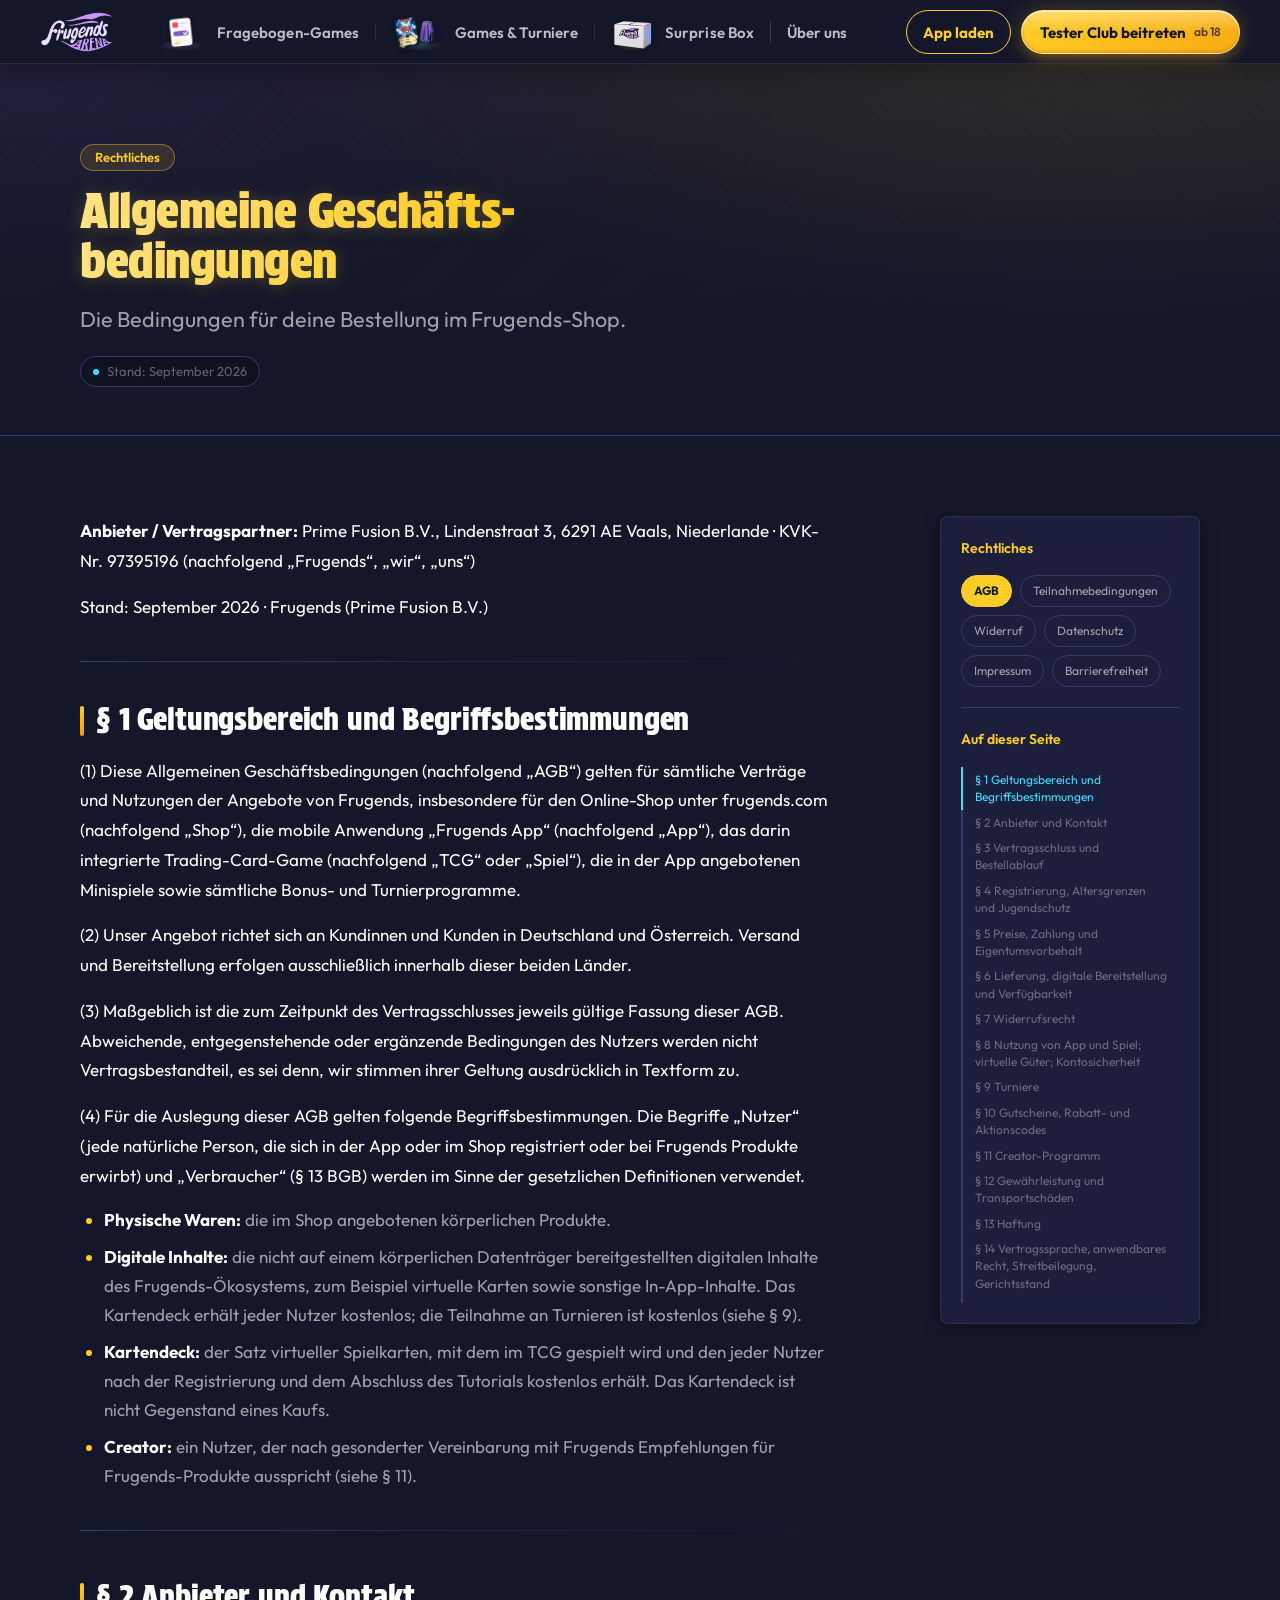
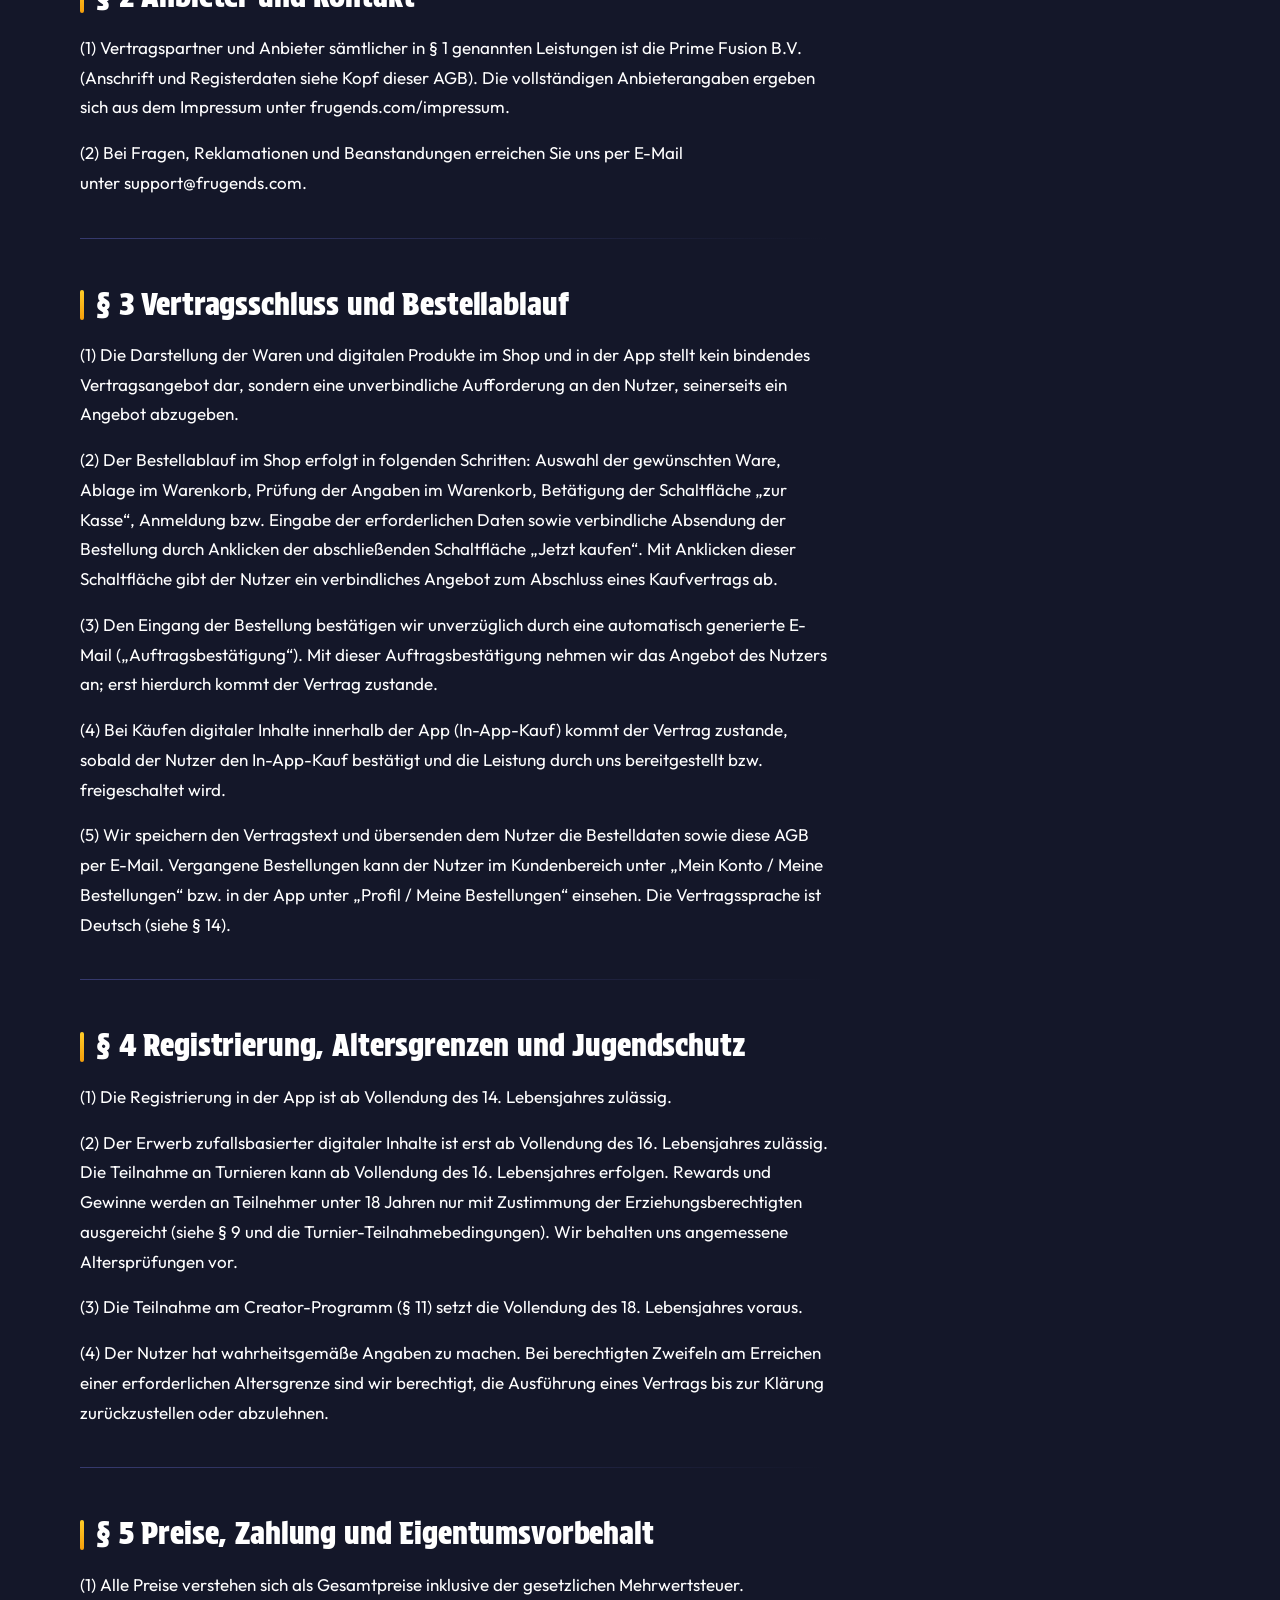
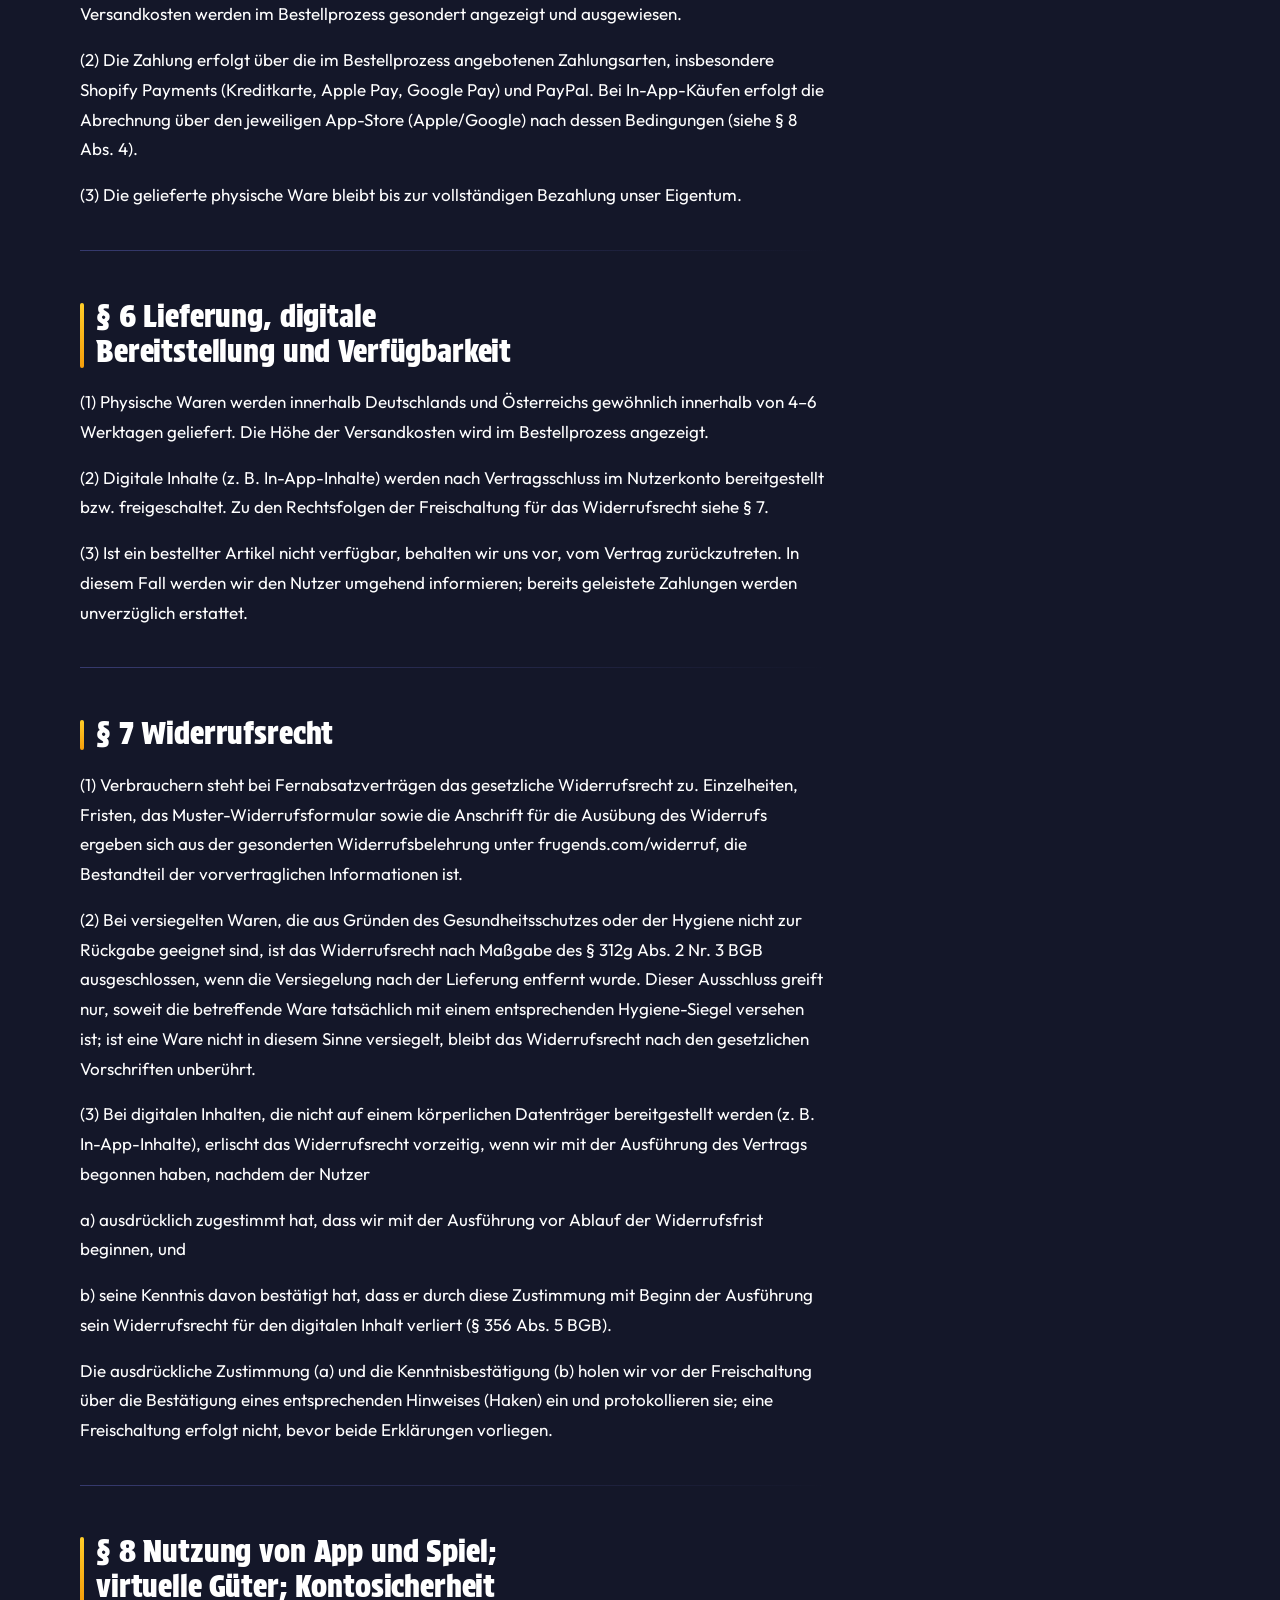
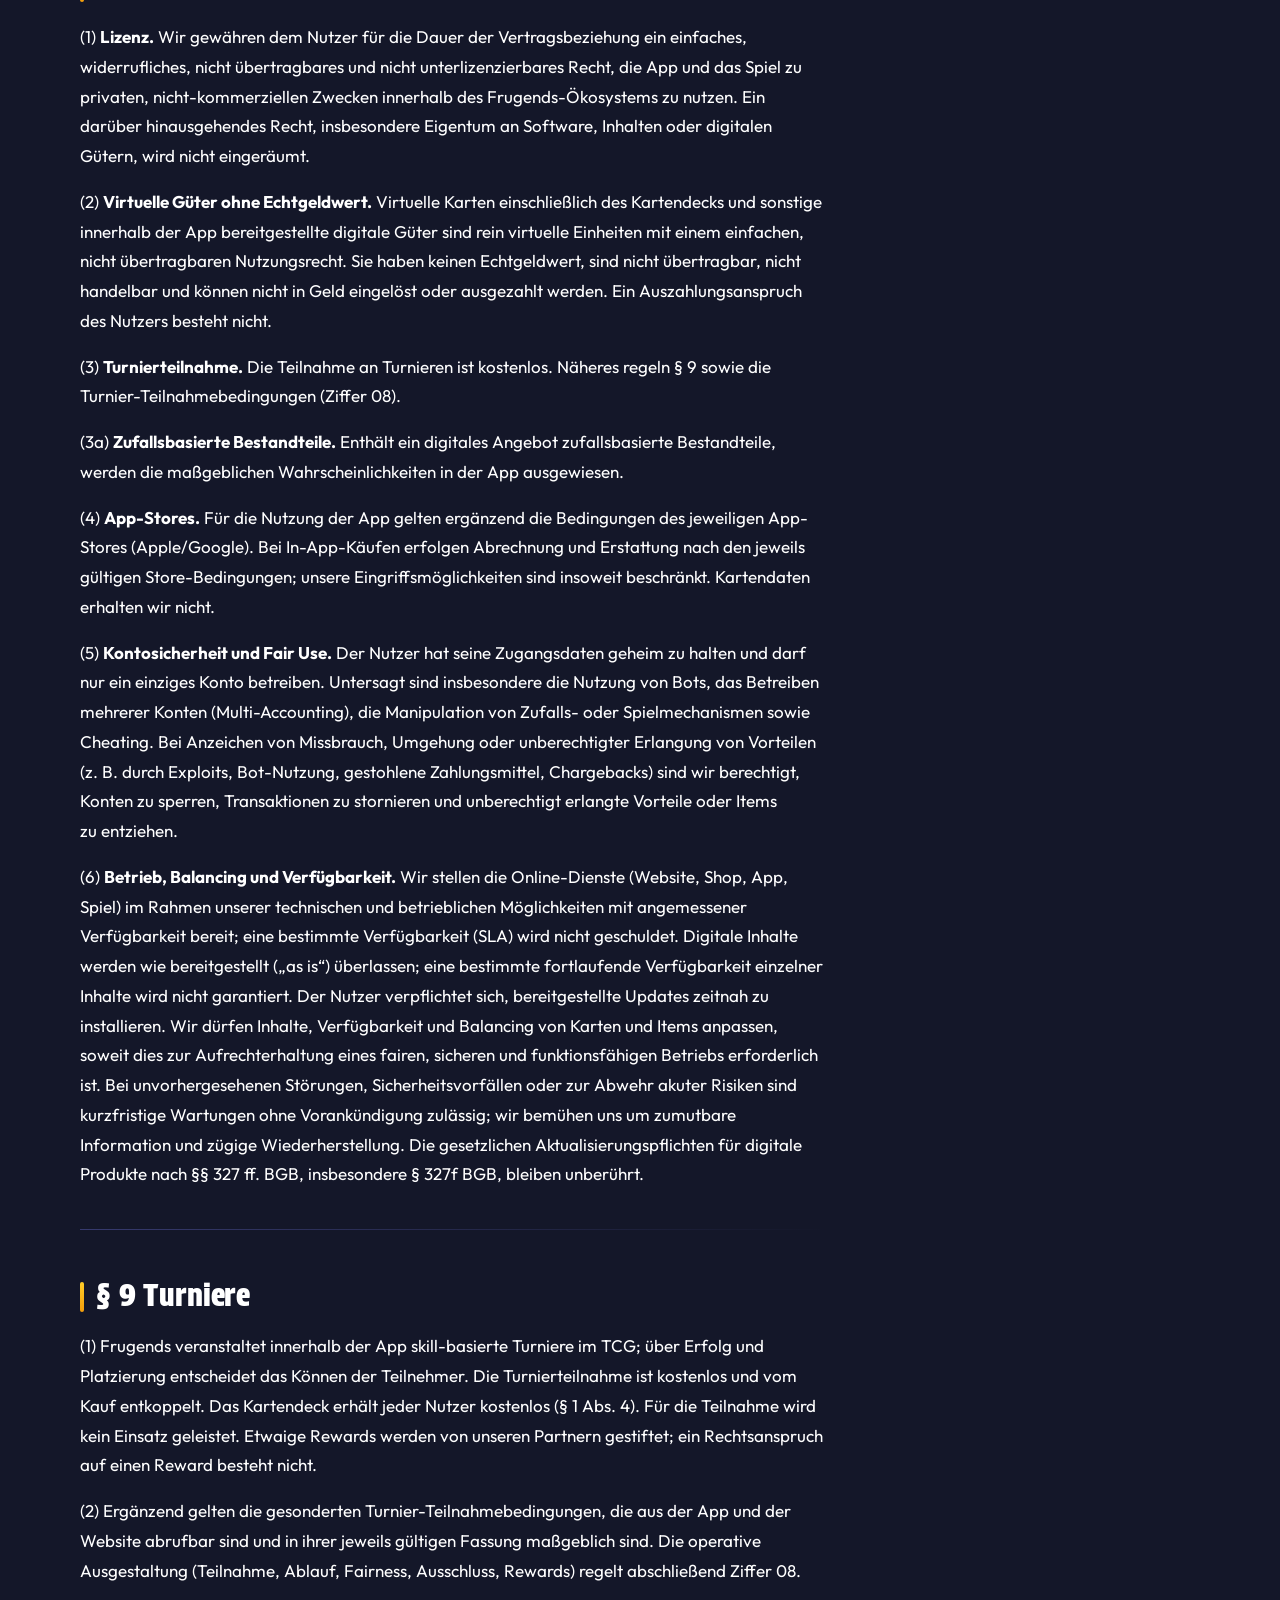
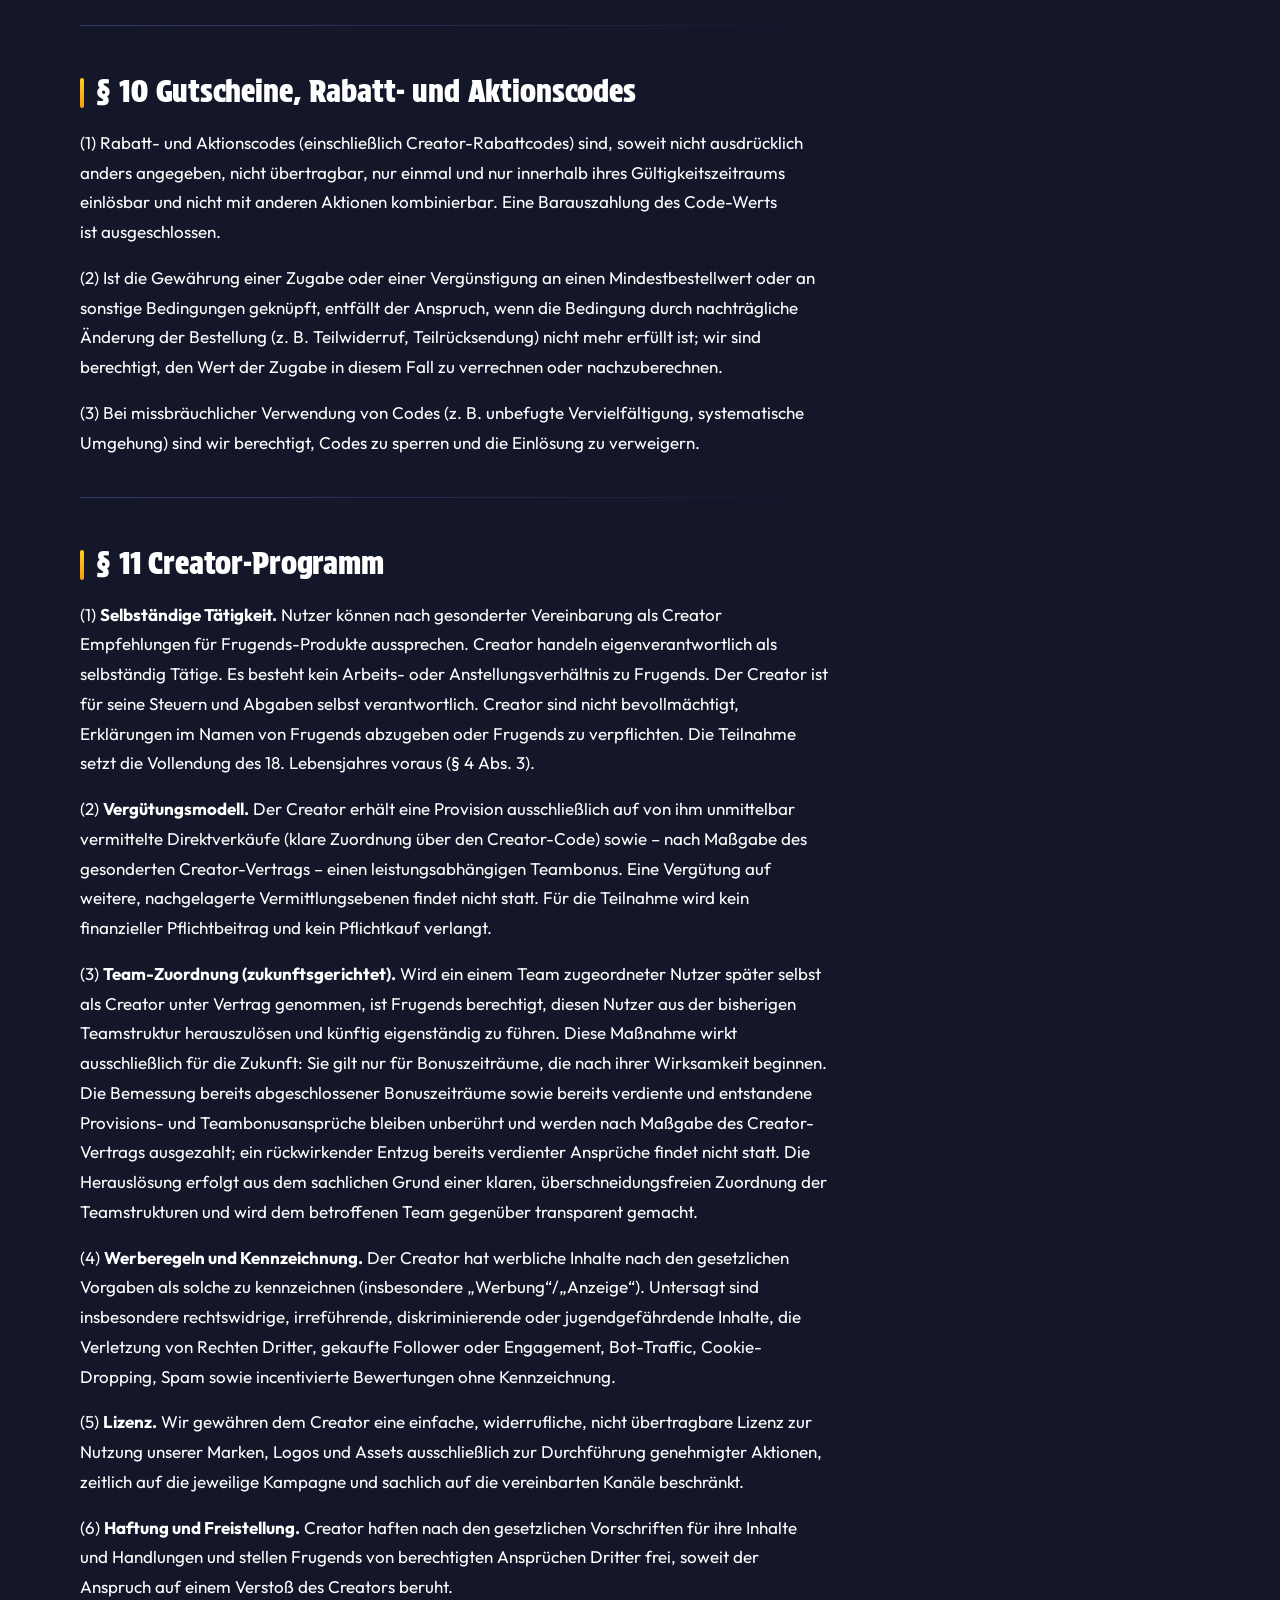
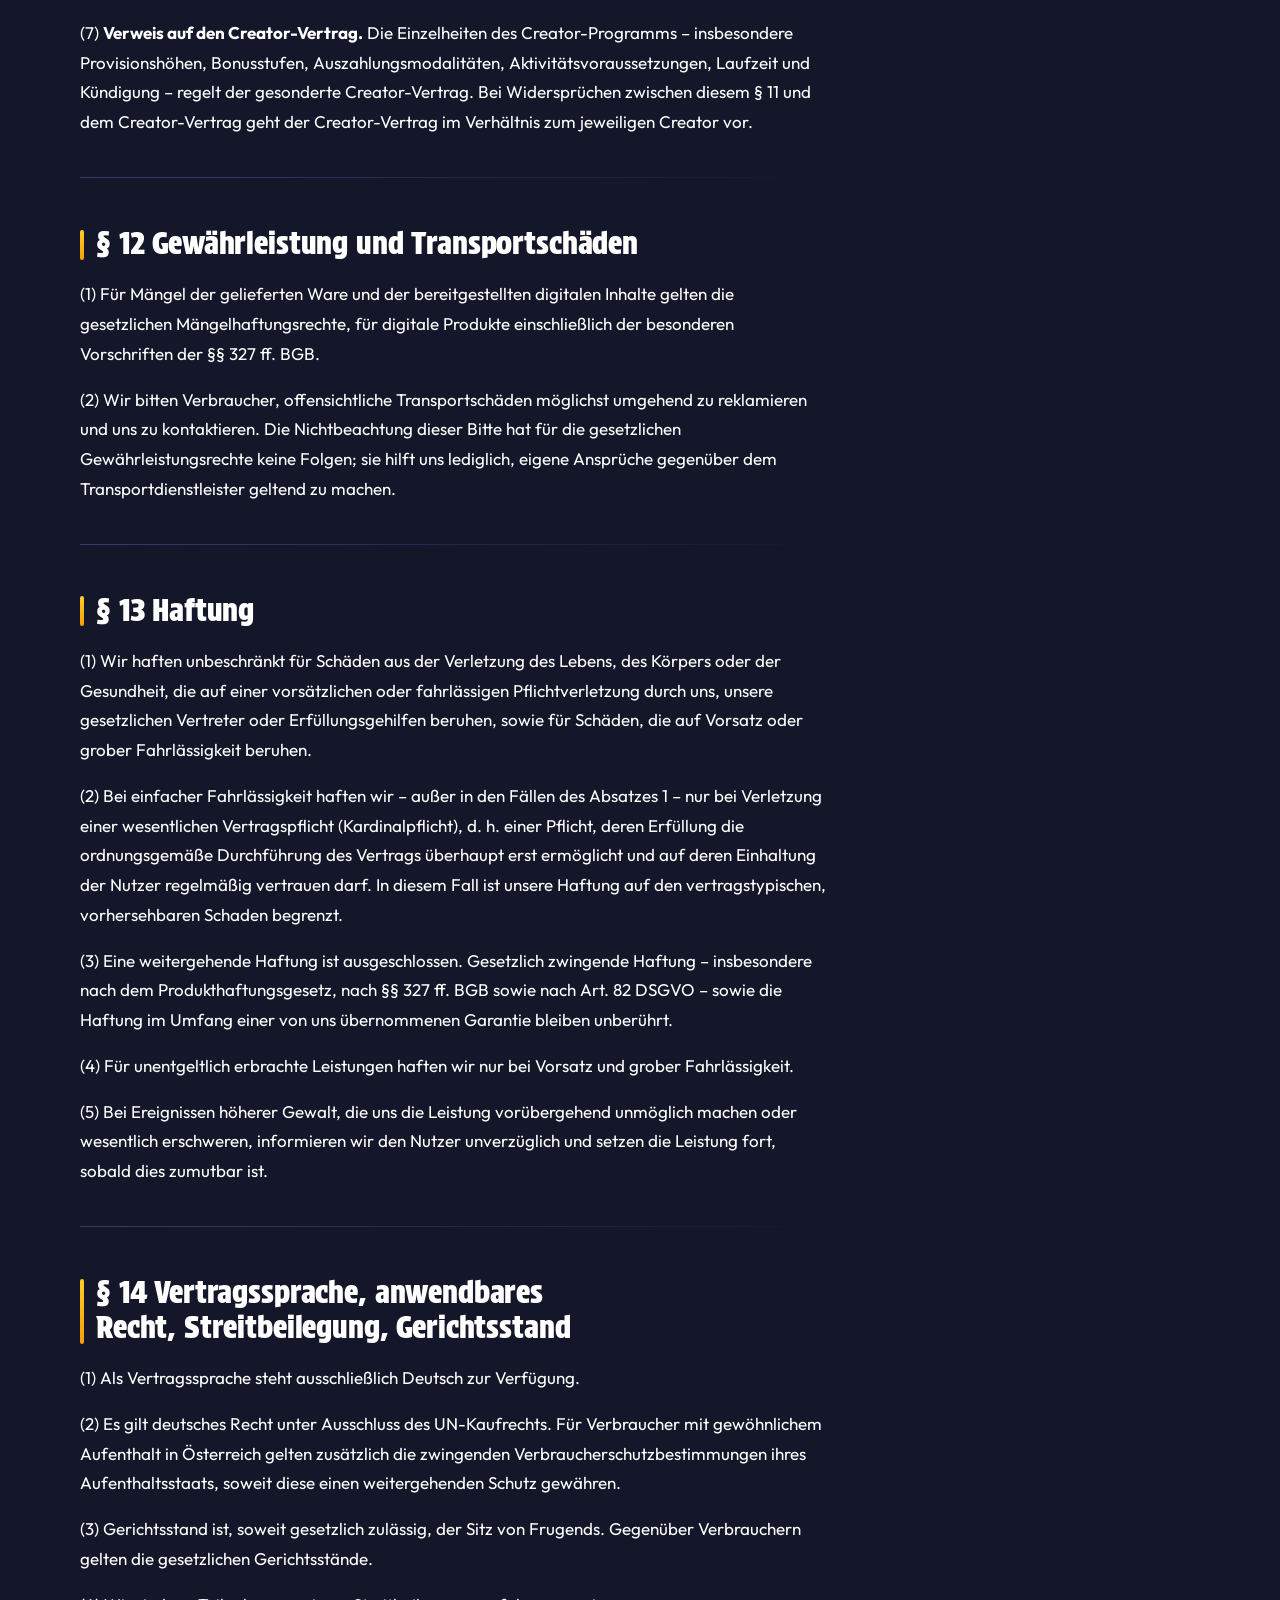
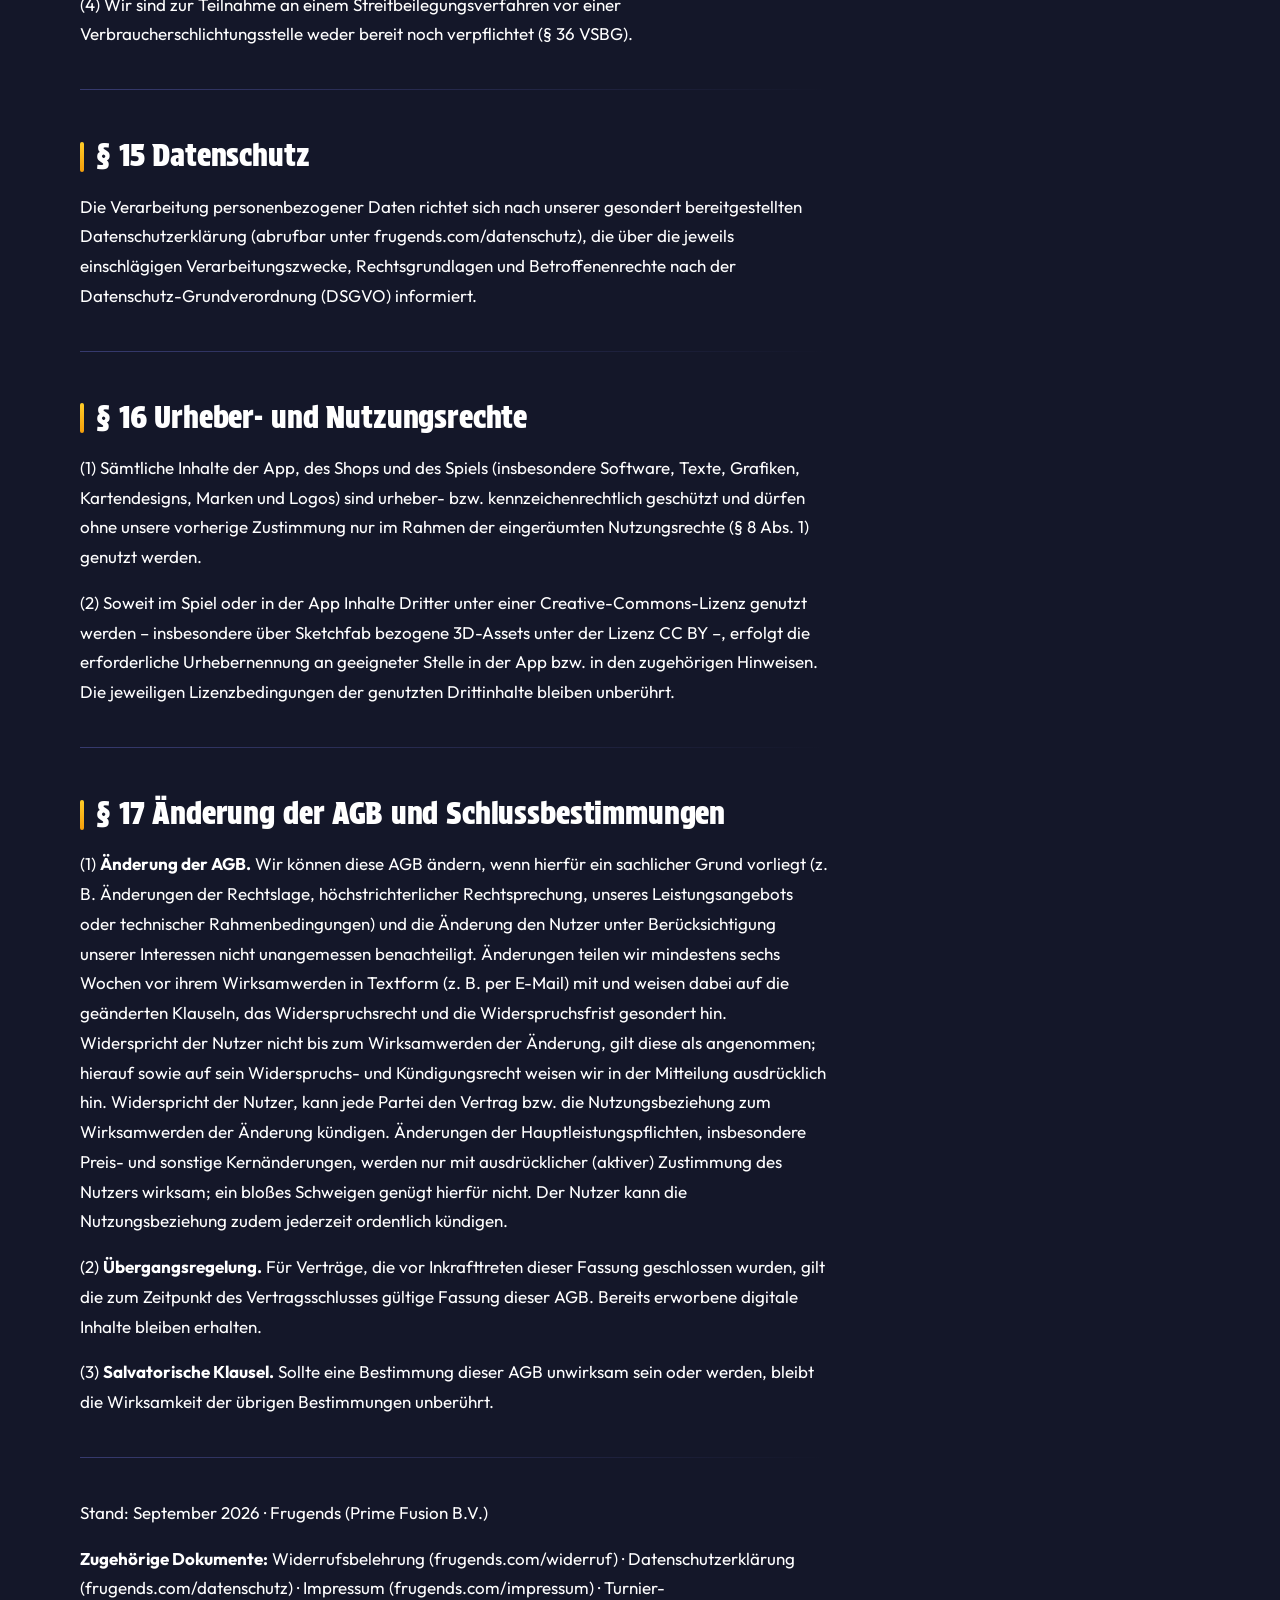
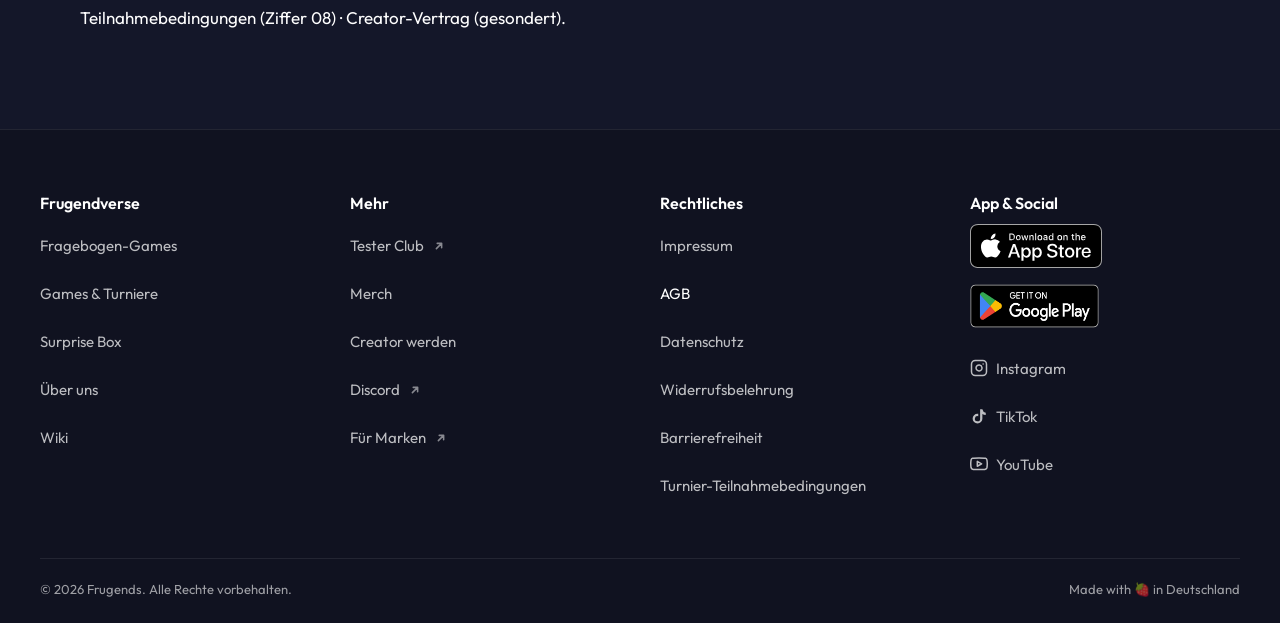
==== pages/agb/index.html @ 18694c2d "staging: Export relaunch/runde-3@bf240bb (2026-10-22 18:13)" ====
<!doctype html>
<html lang="de" class="cinema-snap">
  <head>
<meta name="robots" content="noindex, nofollow">
    <meta charset="utf-8">
    <meta name="viewport" content="width=device-width, initial-scale=1">

    
      
    

    
      <title>AGB — Frugends</title>
      <meta name="description" content="Allgemeine Geschäftsbedingungen von Frugends — Geltungsbereich, Vertragsschluss, Preise, Versand und Widerrufsrecht.">
      
    

    <link rel="icon" type="image/png" href="../../assets/favicon.png">
    <link rel="apple-touch-icon" sizes="180x180" href="../../assets/apple-touch-icon.png">

    <link rel="preconnect" href="https://fonts.googleapis.com">
    <link rel="preconnect" href="https://fonts.gstatic.com" crossorigin>
    <link href="https://fonts.googleapis.com/css2?family=Protest+Strike&family=Outfit:wght@400;500;600;700;800&family=JetBrains+Mono:wght@400;500;700&display=swap" rel="stylesheet">

    <link href="../../assets/tokens.css" rel="stylesheet" type="text/css" media="all" />
    <link href="../../assets/base.css" rel="stylesheet" type="text/css" media="all" />
    <link href="../../assets/components.css" rel="stylesheet" type="text/css" media="all" />
    <link href="../../assets/fg-design.css" rel="stylesheet" type="text/css" media="all" />
    <link href="../../assets/fg-app-modal.css" rel="stylesheet" type="text/css" media="all" />

    <style>
      /* Shopify wickelt jede Section in einen Wrapper-DIV. Die Shell
         (Header/Footer) braucht ihre Kinder als direkte body-Nachbarn
         (sticky Header, .nav-checkbox ~ Sibling-Selektoren) — analog
         zum [data-include]{display:contents}-Trick des Static-Builds. */
      .fg-contents { display: contents; }
    </style>

    
      

<script type="application/ld+json">
{
  "@context": "https://schema.org",
  "@graph": [
    {
      "@type": "Organization",
      "@id": "https://frugends.com/#organization",
      "name": "Frugends",
      "url": "https://frugends.com",
      "logo": "https://christo-malaga.github.io/frugends-relaunch-staging/assets/fg_arena_logo.png",
      "foundingDate": "2025",
      "sameAs": [
        "https://www.instagram.com/frugends/",
        "https://www.tiktok.com/@frugends",
        "https://www.youtube.com/@frugends",
        "https://www.threads.net/@frugends",
        "https://www.twitch.tv/frugends"
      ]
    },
    {
      "@type": "WebSite",
      "@id": "https://frugends.com/#website",
      "url": "https://frugends.com",
      "name": "Frugends",
      "inLanguage": "de-DE",
      "publisher": { "@id": "https://frugends.com/#organization" },
      "potentialAction": {
        "@type": "SearchAction",
        "target": "https://frugends.com/search?q={search_term_string}",
        "query-input": "required name=search_term_string"
      }
    }
  ]
}
</script>

<meta property="og:type" content="website">
<meta property="og:site_name" content="Frugends">
<meta property="og:locale" content="de_DE">
<meta property="og:title" content="AGB — Frugends">
<meta property="og:description" content="Allgemeine Geschäftsbedingungen von Frugends — Geltungsbereich, Vertragsschluss, Preise, Versand und Widerrufsrecht.">
<meta property="og:url" content="https://frugends.com/pages/agb">
<meta property="og:image" content="https://christo-malaga.github.io/frugends-relaunch-staging/assets/og-default.png">
<meta property="og:image:width" content="1200">
<meta property="og:image:height" content="630">
<meta name="twitter:card" content="summary_large_image">
<meta name="twitter:title" content="AGB — Frugends">
<meta name="twitter:description" content="Allgemeine Geschäftsbedingungen von Frugends — Geltungsbereich, Vertragsschluss, Preise, Versand und Widerrufsrecht.">
<meta name="twitter:image" content="https://christo-malaga.github.io/frugends-relaunch-staging/assets/og-default.png">

    

    <!-- Google Tag Manager -->
    <!-- GTM lokal deaktiviert (PREVIEW_TRACKING=1 zum Aktivieren) -->
    <!-- End Google Tag Manager -->
  </head>

  <body>
    
      <div id="shopify-section-sections--local__fg_header" class="shopify-section shopify-section-group-header_group fg-contents">


<a class="fg-skip" href="#main">Zum Inhalt springen</a>

<header class="site-header fg-kopf" data-fg-kopf
        data-store-ios-qr="https://apps.apple.com/de/app/frugends/id6749146042?ct=hp-qr" data-store-android-qr="https://play.google.com/store/apps/details?id=com.frugends.mobile&amp;referrer=utm_source%3Dfrugends.com%26utm_medium%3Dreferral%26utm_campaign%3Dwebsite%26utm_content%3Dqr">
  <div class="fg-kopf__bar">

    <a class="fg-kopf__logo" href="../../" aria-label="Frugends Startseite">
        <img src="../../assets/fg_arena_logo.png" alt="" width="76" height="40">
    </a>

    <nav class="fg-kopf__nav" aria-label="Hauptnavigation">
      <ul class="fg-kopf__wege" role="list">
          <li class="fg-kopf__punkt" >
            <a class="fg-kopf__weg fg-weg--produkt" data-fg-mini
               href="../../pages/fragebogen-games/">
<span class="fg-mini fg-mini--fragebogen" aria-hidden="true">
  <svg class="fg-mini__teil fg-mini__bogen" viewBox="0 0 20 26" focusable="false"><rect class="fg-mini__blatt" x=".5" y=".5" width="19" height="25" rx="3"/><rect class="fg-mini__produkt" x="3" y="3.5" width="5" height="5" rx="1.2"/><rect class="fg-mini__zeile" x="9.5" y="4" width="7.5" height="1.6" rx=".8"/><rect class="fg-mini__zeile fg-mini__zeile--hell" x="9.5" y="6.9" width="5" height="1.6" rx=".8"/><rect class="fg-mini__antwort" x="3" y="11.5" width="14" height="4.6" rx="2.3"/><path class="fg-mini__haken" d="M12.4 13.9l1.3 1.2 2.1-2.4"/><rect class="fg-mini__zeile fg-mini__zeile--hell" x="3" y="19" width="10" height="1.6" rx=".8"/><rect class="fg-mini__punkte" x="3" y="21.8" width="5.5" height="1.5" rx=".75"/></svg>
  <img class="fg-mini__teil fg-mini__box" src="../../assets/fg-nav-ikon-testbox.webp" alt="" width="120" height="132" loading="lazy" decoding="async" draggable="false">
  <svg class="fg-mini__teil fg-mini__muenze" viewBox="0 0 16 16" focusable="false"><circle class="fg-mini__muenze-rand" cx="8" cy="8" r="7.5"/><circle class="fg-mini__muenze-mitte" cx="8" cy="8" r="5.5"/><path class="fg-mini__muenze-p" d="M6.7 11.2V4.9h1.9a1.85 1.85 0 0 1 0 3.7H6.7"/></svg>
</span>

              <span class="fg-kopf__wort">Fragebogen-Games</span>
            </a>
          </li>
          <li class="fg-kopf__punkt" >
            <a class="fg-kopf__weg fg-weg--arena" data-fg-mini
               href="../../pages/turniere/">
<span class="fg-mini fg-mini--turniere" aria-hidden="true">
  <img class="fg-mini__teil fg-mini__cape" src="../../assets/fg-nav-ikon-handy.webp" alt="" width="128" height="102" loading="lazy" decoding="async" draggable="false">
  <img class="fg-mini__teil fg-mini__karte" src="../../assets/fg-nav-ikon-karte.webp" alt="" width="81" height="112" loading="lazy" decoding="async" draggable="false">
  <img class="fg-mini__teil fg-mini__winner" src="../../assets/fg-nav-ikon-winner.webp" alt="" width="132" height="102" loading="lazy" decoding="async" draggable="false">
</span>

              <span class="fg-kopf__wort">Games &amp; Turniere</span>
            </a>
          </li>
          <li class="fg-kopf__punkt" >
            <a class="fg-kopf__weg fg-weg--senke" data-fg-mini
               href="../../pages/surprise-box/">
<span class="fg-mini fg-mini--surprise" aria-hidden="true">
  <span class="fg-mini__teil fg-mini__licht"></span>
  <img class="fg-mini__teil fg-mini__surprise" src="../../assets/fg-nav-ikon-surprise.webp" alt="" width="150" height="116" loading="lazy" decoding="async" draggable="false">
</span>

              <span class="fg-kopf__wort">Surprise Box</span>
            </a>
          </li>
      </ul>
      <ul class="fg-kopf__liste" role="list">
          <li class="fg-kopf__punkt" >
            <a class="fg-kopf__weg fg-kopf__weg--text" href="../../pages/uber-uns/">
              <span class="fg-kopf__wort">Über uns</span>
            </a>
          </li>
      </ul>
    </nav>

    <div class="fg-kopf__rechts">
      <a class="fg-pille fg-pille--linie fg-kopf__app fg-kopf__app--linie" href="../../pages/turniere/"
         data-fg-app="header" data-store-ios="https://apps.apple.com/de/app/frugends/id6749146042?ct=hp-header" data-store-android="https://play.google.com/store/apps/details?id=com.frugends.mobile&amp;referrer=utm_source%3Dfrugends.com%26utm_medium%3Dreferral%26utm_campaign%3Dwebsite%26utm_content%3Dheader"
         aria-haspopup="dialog">App laden</a>
      <a class="fg-pille fg-pille--kopf fg-kopf__tc" href="https://testerclub.frugends.com/?utm_source=frugends.com&utm_medium=referral&utm_campaign=website&utm_content=header" target="_blank" rel="noopener">
Tester Club beitreten        <span class="fg-kopf__alter">ab 18</span>
        <span class="fg-sr">(neuer Tab)</span>
      </a>
      <a class="fg-pille fg-kopf__app fg-kopf__app--handy" href="../../pages/turniere/"
         data-fg-app="header" data-store-ios="https://apps.apple.com/de/app/frugends/id6749146042?ct=hp-header" data-store-android="https://play.google.com/store/apps/details?id=com.frugends.mobile&amp;referrer=utm_source%3Dfrugends.com%26utm_medium%3Dreferral%26utm_campaign%3Dwebsite%26utm_content%3Dheader"
         aria-haspopup="dialog">App laden</a>

      <button type="button" class="fg-kopf__burger" data-fg-burger
              aria-expanded="false" aria-controls="fg-menue" aria-label="Menü öffnen">
        <span class="fg-kopf__burger-linie" aria-hidden="true"></span>
        <span class="fg-kopf__burger-linie" aria-hidden="true"></span>
      </button>
    </div>

  </div>
</header>

<div class="fg-menue" id="fg-menue" data-fg-menue role="dialog" aria-modal="true" aria-labelledby="fg-menue-titel" hidden>
  <div class="fg-menue__leiste">
    <h2 class="fg-sr" id="fg-menue-titel">Menü</h2>
    <button type="button" class="fg-menue__zu" data-fg-menue-zu aria-label="Menü schließen">
      <span class="fg-kopf__burger-linie" aria-hidden="true"></span>
      <span class="fg-kopf__burger-linie" aria-hidden="true"></span>
    </button>
  </div>
  <div class="fg-menue__flaeche">
  <nav class="fg-menue__innen" aria-label="Wege und Seiten">

    <ul class="fg-menue__wege" role="list">
          <li >
            <a class="fg-menue__weg fg-weg--produkt" data-fg-mini href="../../pages/fragebogen-games/">
              <span class="fg-menue__bild">
<span class="fg-mini fg-mini--fragebogen" aria-hidden="true">
  <svg class="fg-mini__teil fg-mini__bogen" viewBox="0 0 20 26" focusable="false"><rect class="fg-mini__blatt" x=".5" y=".5" width="19" height="25" rx="3"/><rect class="fg-mini__produkt" x="3" y="3.5" width="5" height="5" rx="1.2"/><rect class="fg-mini__zeile" x="9.5" y="4" width="7.5" height="1.6" rx=".8"/><rect class="fg-mini__zeile fg-mini__zeile--hell" x="9.5" y="6.9" width="5" height="1.6" rx=".8"/><rect class="fg-mini__antwort" x="3" y="11.5" width="14" height="4.6" rx="2.3"/><path class="fg-mini__haken" d="M12.4 13.9l1.3 1.2 2.1-2.4"/><rect class="fg-mini__zeile fg-mini__zeile--hell" x="3" y="19" width="10" height="1.6" rx=".8"/><rect class="fg-mini__punkte" x="3" y="21.8" width="5.5" height="1.5" rx=".75"/></svg>
  <img class="fg-mini__teil fg-mini__box" src="../../assets/fg-nav-ikon-testbox.webp" alt="" width="120" height="132" loading="lazy" decoding="async" draggable="false">
  <svg class="fg-mini__teil fg-mini__muenze" viewBox="0 0 16 16" focusable="false"><circle class="fg-mini__muenze-rand" cx="8" cy="8" r="7.5"/><circle class="fg-mini__muenze-mitte" cx="8" cy="8" r="5.5"/><path class="fg-mini__muenze-p" d="M6.7 11.2V4.9h1.9a1.85 1.85 0 0 1 0 3.7H6.7"/></svg>
</span>

              </span>
              <span class="fg-menue__text">
                <span class="fg-menue__titel">Fragebogen-Games</span>
              </span>
            </a>
          </li>
          <li >
            <a class="fg-menue__weg fg-weg--arena" data-fg-mini href="../../pages/turniere/">
              <span class="fg-menue__bild">
<span class="fg-mini fg-mini--turniere" aria-hidden="true">
  <img class="fg-mini__teil fg-mini__cape" src="../../assets/fg-nav-ikon-handy.webp" alt="" width="128" height="102" loading="lazy" decoding="async" draggable="false">
  <img class="fg-mini__teil fg-mini__karte" src="../../assets/fg-nav-ikon-karte.webp" alt="" width="81" height="112" loading="lazy" decoding="async" draggable="false">
  <img class="fg-mini__teil fg-mini__winner" src="../../assets/fg-nav-ikon-winner.webp" alt="" width="132" height="102" loading="lazy" decoding="async" draggable="false">
</span>

              </span>
              <span class="fg-menue__text">
                <span class="fg-menue__titel">Games &amp; Turniere</span>
              </span>
            </a>
          </li>
          <li >
            <a class="fg-menue__weg fg-weg--senke" data-fg-mini href="../../pages/surprise-box/">
              <span class="fg-menue__bild">
<span class="fg-mini fg-mini--surprise" aria-hidden="true">
  <span class="fg-mini__teil fg-mini__licht"></span>
  <img class="fg-mini__teil fg-mini__surprise" src="../../assets/fg-nav-ikon-surprise.webp" alt="" width="150" height="116" loading="lazy" decoding="async" draggable="false">
</span>

              </span>
              <span class="fg-menue__text">
                <span class="fg-menue__titel">Surprise Box</span>
              </span>
            </a>
          </li>
    </ul>

    <ul class="fg-menue__links" role="list">
          <li >
            <a class="fg-menue__link" href="../../pages/uber-uns/"
>
Über uns            </a>
          </li>
          <li >
            <a class="fg-menue__link" href="../../pages/wiki/"
>
Wiki            </a>
          </li>
          <li >
            <a class="fg-menue__link" href="../../pages/merch/"
>
Merch            </a>
          </li>
          <li >
            <a class="fg-menue__link" href="https://discord.gg/ZKPhmDGtXy"
 target="_blank" rel="noopener">
Discord                <svg class="fg-raus" viewBox="0 0 16 16" aria-hidden="true" focusable="false"><path d="M5 11 11 5M6 5h5v5" fill="none" stroke="currentColor" stroke-width="1.8" stroke-linecap="round" stroke-linejoin="round"/></svg>
                <span class="fg-sr">(neuer Tab)</span>
            </a>
          </li>
    </ul>

    <div class="fg-menue__aufrufe">
      <a class="fg-pille fg-pille--gross" href="../../pages/turniere/"
         data-fg-app="menu" data-store-ios="https://apps.apple.com/de/app/frugends/id6749146042?ct=hp-menu" data-store-android="https://play.google.com/store/apps/details?id=com.frugends.mobile&amp;referrer=utm_source%3Dfrugends.com%26utm_medium%3Dreferral%26utm_campaign%3Dwebsite%26utm_content%3Dmenu"
         aria-haspopup="dialog">App laden</a>
      <a class="fg-pille fg-pille--gross fg-pille--linie" href="https://testerclub.frugends.com/?utm_source=frugends.com&utm_medium=referral&utm_campaign=website&utm_content=menu" target="_blank" rel="noopener">
Tester Club beitreten        <span class="fg-menue__alter">ab 18</span>
        <span class="fg-sr">(neuer Tab)</span>
      </a>
    </div>

  </nav>
  </div>
</div>


</div>
<div id="shopify-section-sections--local__my_company" class="shopify-section shopify-section-group-header_group">



</div>
    

    <main id="main">
      <div id="shopify-section-template--local__main" class="shopify-section">
<link href="../../assets/scroll-cinema.css" rel="stylesheet" type="text/css" media="all" />
<link href="../../assets/page-legal.css" rel="stylesheet" type="text/css" media="all" />
<script defer src="../../assets/scroll-cinema.js"></script>
<script defer src="../../assets/legal-toc.js"></script>

    <!-- ═══ PAGE MASTHEAD ═══ -->
    <section class="legal-hero" aria-labelledby="legal-title">
      <div class="container legal-hero__inner">
        <span class="chip chip--gold legal-hero__eyebrow">Rechtliches</span>
        <h1 id="legal-title" class="legal-hero__title chapter-headline chapter-headline--gold">Allgemeine Geschäfts&shy;bedingungen</h1>
        <p class="legal-hero__tagline">Die Bedingungen für deine Bestellung im Frugends-Shop.</p>
        <p class="legal-hero__stand">Stand: September 2026</p>
      </div>
    </section>

    <!-- ═══ MOBILE TOC (works without JS; legal-toc.js fills + auto-closes) ═══ -->
    <div class="container legal-toc-mobile-wrap">
      <details class="legal-toc-mobile">
        <summary>Inhaltsverzeichnis</summary>
        <nav class="legal-toc" data-legal-toc aria-label="Inhaltsverzeichnis"></nav>
      </details>
    </div>

    <!-- ═══ READING LAYOUT ═══ -->
    <div class="container legal-layout">

      <article class="legal-content">
        <!-- single page heading is the hero title above; content headings start at level two -->
<p><strong>Anbieter / Vertragspartner:</strong> Prime Fusion B.V., Lindenstraat 3, 6291 AE Vaals, Niederlande · KVK-Nr. 97395196 (nachfolgend „Frugends“, „wir“, „uns“)</p>
<p>Stand: September 2026 · Frugends (Prime Fusion B.V.)</p>
<hr />
<h2 id="1-geltungsbereich-und-begriffsbestimmungen">§ 1 Geltungsbereich und Begriffsbestimmungen</h2>
<p>(1) Diese Allgemeinen Geschäftsbedingungen (nachfolgend „AGB“) gelten für sämtliche Verträge und Nutzungen der Angebote von Frugends, insbesondere für den Online-Shop unter frugends.com (nachfolgend „Shop“), die mobile Anwendung „Frugends App“ (nachfolgend „App“), das darin integrierte Trading-Card-Game (nachfolgend „TCG“ oder „Spiel“), die in der App angebotenen Minispiele sowie sämtliche Bonus- und Turnierprogramme.</p>
<p>(2) Unser Angebot richtet sich an Kundinnen und Kunden in Deutschland und Österreich. Versand und Bereitstellung erfolgen ausschließlich innerhalb dieser beiden Länder.</p>
<p>(3) Maßgeblich ist die zum Zeitpunkt des Vertragsschlusses jeweils gültige Fassung dieser AGB. Abweichende, entgegenstehende oder ergänzende Bedingungen des Nutzers werden nicht Vertragsbestandteil, es sei denn, wir stimmen ihrer Geltung ausdrücklich in Textform zu.</p>
<p>(4) Für die Auslegung dieser AGB gelten folgende Begriffsbestimmungen. Die Begriffe „Nutzer“ (jede natürliche Person, die sich in der App oder im Shop registriert oder bei Frugends Produkte erwirbt) und „Verbraucher“ (§ 13 BGB) werden im Sinne der gesetzlichen Definitionen verwendet.</p>
<ul>
<li><strong>Physische Waren:</strong> die im Shop angebotenen körperlichen Produkte.</li>
<li><strong>Digitale Inhalte:</strong> die nicht auf einem körperlichen Datenträger bereitgestellten digitalen Inhalte des Frugends-Ökosystems, zum Beispiel virtuelle Karten sowie sonstige In-App-Inhalte. Das Kartendeck erhält jeder Nutzer kostenlos; die Teilnahme an Turnieren ist kostenlos (siehe § 9).</li>
<li><strong>Kartendeck:</strong> der Satz virtueller Spielkarten, mit dem im TCG gespielt wird und den jeder Nutzer nach der Registrierung und dem Abschluss des Tutorials kostenlos erhält. Das Kartendeck ist nicht Gegenstand eines Kaufs.</li>
<li><strong>Creator:</strong> ein Nutzer, der nach gesonderter Vereinbarung mit Frugends Empfehlungen für Frugends-Produkte ausspricht (siehe § 11).</li>
</ul>
<hr />
<h2 id="2-anbieter-und-kontakt">§ 2 Anbieter und Kontakt</h2>
<p>(1) Vertragspartner und Anbieter sämtlicher in § 1 genannten Leistungen ist die Prime Fusion B.V. (Anschrift und Registerdaten siehe Kopf dieser AGB). Die vollständigen Anbieterangaben ergeben sich aus dem Impressum unter frugends.com/impressum.</p>
<p>(2) Bei Fragen, Reklamationen und Beanstandungen erreichen Sie uns per E-Mail unter support@frugends.com.</p>
<hr />
<h2 id="3-vertragsschluss-und-bestellablauf">§ 3 Vertragsschluss und Bestellablauf</h2>
<p>(1) Die Darstellung der Waren und digitalen Produkte im Shop und in der App stellt kein bindendes Vertragsangebot dar, sondern eine unverbindliche Aufforderung an den Nutzer, seinerseits ein Angebot abzugeben.</p>
<p>(2) Der Bestellablauf im Shop erfolgt in folgenden Schritten: Auswahl der gewünschten Ware, Ablage im Warenkorb, Prüfung der Angaben im Warenkorb, Betätigung der Schaltfläche „zur Kasse“, Anmeldung bzw. Eingabe der erforderlichen Daten sowie verbindliche Absendung der Bestellung durch Anklicken der abschließenden Schaltfläche „Jetzt kaufen“. Mit Anklicken dieser Schaltfläche gibt der Nutzer ein verbindliches Angebot zum Abschluss eines Kaufvertrags ab.</p>
<p>(3) Den Eingang der Bestellung bestätigen wir unverzüglich durch eine automatisch generierte E-Mail („Auftragsbestätigung“). Mit dieser Auftragsbestätigung nehmen wir das Angebot des Nutzers an; erst hierdurch kommt der Vertrag zustande.</p>
<p>(4) Bei Käufen digitaler Inhalte innerhalb der App (In-App-Kauf) kommt der Vertrag zustande, sobald der Nutzer den In-App-Kauf bestätigt und die Leistung durch uns bereitgestellt bzw. freigeschaltet wird.</p>
<p>(5) Wir speichern den Vertragstext und übersenden dem Nutzer die Bestelldaten sowie diese AGB per E-Mail. Vergangene Bestellungen kann der Nutzer im Kundenbereich unter „Mein Konto / Meine Bestellungen“ bzw. in der App unter „Profil / Meine Bestellungen“ einsehen. Die Vertragssprache ist Deutsch (siehe § 14).</p>
<hr />
<h2 id="4-registrierung-altersgrenzen-und-jugendschutz">§ 4 Registrierung, Altersgrenzen und Jugendschutz</h2>
<p>(1) Die Registrierung in der App ist ab Vollendung des 14. Lebensjahres zulässig.</p>
<p>(2) Der Erwerb zufallsbasierter digitaler Inhalte ist erst ab Vollendung des 16. Lebensjahres zulässig. Die Teilnahme an Turnieren kann ab Vollendung des 16. Lebensjahres erfolgen. Rewards und Gewinne werden an Teilnehmer unter 18 Jahren nur mit Zustimmung der Erziehungsberechtigten ausgereicht (siehe § 9 und die Turnier-Teilnahmebedingungen). Wir behalten uns angemessene Altersprüfungen vor.</p>
<p>(3) Die Teilnahme am Creator-Programm (§ 11) setzt die Vollendung des 18. Lebensjahres voraus.</p>
<p>(4) Der Nutzer hat wahrheitsgemäße Angaben zu machen. Bei berechtigten Zweifeln am Erreichen einer erforderlichen Altersgrenze sind wir berechtigt, die Ausführung eines Vertrags bis zur Klärung zurückzustellen oder abzulehnen.</p>
<hr />
<h2 id="5-preise-zahlung-und-eigentumsvorbehalt">§ 5 Preise, Zahlung und Eigentumsvorbehalt</h2>
<p>(1) Alle Preise verstehen sich als Gesamtpreise inklusive der gesetzlichen Mehrwertsteuer. Versandkosten werden im Bestellprozess gesondert angezeigt und ausgewiesen.</p>
<p>(2) Die Zahlung erfolgt über die im Bestellprozess angebotenen Zahlungsarten, insbesondere Shopify Payments (Kreditkarte, Apple Pay, Google Pay) und PayPal. Bei In-App-Käufen erfolgt die Abrechnung über den jeweiligen App-Store (Apple/Google) nach dessen Bedingungen (siehe § 8 Abs. 4).</p>
<p>(3) Die gelieferte physische Ware bleibt bis zur vollständigen Bezahlung unser Eigentum.</p>
<hr />
<h2 id="6-lieferung-digitale-bereitstellung-und-verfuegbarkeit">§ 6 Lieferung, digitale Bereitstellung und Verfügbarkeit</h2>
<p>(1) Physische Waren werden innerhalb Deutschlands und Österreichs gewöhnlich innerhalb von 4–6 Werktagen geliefert. Die Höhe der Versandkosten wird im Bestellprozess angezeigt.</p>
<p>(2) Digitale Inhalte (z. B. In-App-Inhalte) werden nach Vertragsschluss im Nutzerkonto bereitgestellt bzw. freigeschaltet. Zu den Rechtsfolgen der Freischaltung für das Widerrufsrecht siehe § 7.</p>
<p>(3) Ist ein bestellter Artikel nicht verfügbar, behalten wir uns vor, vom Vertrag zurückzutreten. In diesem Fall werden wir den Nutzer umgehend informieren; bereits geleistete Zahlungen werden unverzüglich erstattet.</p>
<hr />
<h2 id="7-widerrufsrecht">§ 7 Widerrufsrecht</h2>
<p>(1) Verbrauchern steht bei Fernabsatzverträgen das gesetzliche Widerrufsrecht zu. Einzelheiten, Fristen, das Muster-Widerrufsformular sowie die Anschrift für die Ausübung des Widerrufs ergeben sich aus der gesonderten Widerrufsbelehrung unter frugends.com/widerruf, die Bestandteil der vorvertraglichen Informationen ist.</p>
<p>(2) Bei versiegelten Waren, die aus Gründen des Gesundheitsschutzes oder der Hygiene nicht zur Rückgabe geeignet sind, ist das Widerrufsrecht nach Maßgabe des § 312g Abs. 2 Nr. 3 BGB ausgeschlossen, wenn die Versiegelung nach der Lieferung entfernt wurde. Dieser Ausschluss greift nur, soweit die betreffende Ware tatsächlich mit einem entsprechenden Hygiene-Siegel versehen ist; ist eine Ware nicht in diesem Sinne versiegelt, bleibt das Widerrufsrecht nach den gesetzlichen Vorschriften unberührt.</p>
<p>(3) Bei digitalen Inhalten, die nicht auf einem körperlichen Datenträger bereitgestellt werden (z. B. In-App-Inhalte), erlischt das Widerrufsrecht vorzeitig, wenn wir mit der Ausführung des Vertrags begonnen haben, nachdem der Nutzer</p>
<p>a) ausdrücklich zugestimmt hat, dass wir mit der Ausführung vor Ablauf der Widerrufsfrist beginnen, und</p>
<p>b) seine Kenntnis davon bestätigt hat, dass er durch diese Zustimmung mit Beginn der Ausführung sein Widerrufsrecht für den digitalen Inhalt verliert (§ 356 Abs. 5 BGB).</p>
<p>Die ausdrückliche Zustimmung (a) und die Kenntnisbestätigung (b) holen wir vor der Freischaltung über die Bestätigung eines entsprechenden Hinweises (Haken) ein und protokollieren sie; eine Freischaltung erfolgt nicht, bevor beide Erklärungen vorliegen.</p>
<hr />
<h2 id="8-nutzung-von-app-und-spiel-virtuelle-gueter-kontosicherheit">§ 8 Nutzung von App und Spiel; virtuelle Güter; Kontosicherheit</h2>
<p>(1) <strong>Lizenz.</strong> Wir gewähren dem Nutzer für die Dauer der Vertragsbeziehung ein einfaches, widerrufliches, nicht übertragbares und nicht unterlizenzierbares Recht, die App und das Spiel zu privaten, nicht-kommerziellen Zwecken innerhalb des Frugends-Ökosystems zu nutzen. Ein darüber hinausgehendes Recht, insbesondere Eigentum an Software, Inhalten oder digitalen Gütern, wird nicht eingeräumt.</p>
<p>(2) <strong>Virtuelle Güter ohne Echtgeldwert.</strong> Virtuelle Karten einschließlich des Kartendecks und sonstige innerhalb der App bereitgestellte digitale Güter sind rein virtuelle Einheiten mit einem einfachen, nicht übertragbaren Nutzungsrecht. Sie haben keinen Echtgeldwert, sind nicht übertragbar, nicht handelbar und können nicht in Geld eingelöst oder ausgezahlt werden. Ein Auszahlungsanspruch des Nutzers besteht nicht.</p>
<p>(3) <strong>Turnierteilnahme.</strong> Die Teilnahme an Turnieren ist kostenlos. Näheres regeln § 9 sowie die Turnier-Teilnahmebedingungen (Ziffer 08).</p>
<p>(3a) <strong>Zufallsbasierte Bestandteile.</strong> Enthält ein digitales Angebot zufallsbasierte Bestandteile, werden die maßgeblichen Wahrscheinlichkeiten in der App ausgewiesen.</p>
<p>(4) <strong>App-Stores.</strong> Für die Nutzung der App gelten ergänzend die Bedingungen des jeweiligen App-Stores (Apple/Google). Bei In-App-Käufen erfolgen Abrechnung und Erstattung nach den jeweils gültigen Store-Bedingungen; unsere Eingriffsmöglichkeiten sind insoweit beschränkt. Kartendaten erhalten wir nicht.</p>
<p>(5) <strong>Kontosicherheit und Fair Use.</strong> Der Nutzer hat seine Zugangsdaten geheim zu halten und darf nur ein einziges Konto betreiben. Untersagt sind insbesondere die Nutzung von Bots, das Betreiben mehrerer Konten (Multi-Accounting), die Manipulation von Zufalls- oder Spielmechanismen sowie Cheating. Bei Anzeichen von Missbrauch, Umgehung oder unberechtigter Erlangung von Vorteilen (z. B. durch Exploits, Bot-Nutzung, gestohlene Zahlungsmittel, Chargebacks) sind wir berechtigt, Konten zu sperren, Transaktionen zu stornieren und unberechtigt erlangte Vorteile oder Items zu entziehen.</p>
<p>(6) <strong>Betrieb, Balancing und Verfügbarkeit.</strong> Wir stellen die Online-Dienste (Website, Shop, App, Spiel) im Rahmen unserer technischen und betrieblichen Möglichkeiten mit angemessener Verfügbarkeit bereit; eine bestimmte Verfügbarkeit (SLA) wird nicht geschuldet. Digitale Inhalte werden wie bereitgestellt („as is“) überlassen; eine bestimmte fortlaufende Verfügbarkeit einzelner Inhalte wird nicht garantiert. Der Nutzer verpflichtet sich, bereitgestellte Updates zeitnah zu installieren. Wir dürfen Inhalte, Verfügbarkeit und Balancing von Karten und Items anpassen, soweit dies zur Aufrechterhaltung eines fairen, sicheren und funktionsfähigen Betriebs erforderlich ist. Bei unvorhergesehenen Störungen, Sicherheitsvorfällen oder zur Abwehr akuter Risiken sind kurzfristige Wartungen ohne Vorankündigung zulässig; wir bemühen uns um zumutbare Information und zügige Wiederherstellung. Die gesetzlichen Aktualisierungspflichten für digitale Produkte nach §§ 327 ff. BGB, insbesondere § 327f BGB, bleiben unberührt.</p>
<hr />
<h2 id="9-turniere">§ 9 Turniere</h2>
<p>(1) Frugends veranstaltet innerhalb der App skill-basierte Turniere im TCG; über Erfolg und Platzierung entscheidet das Können der Teilnehmer. Die Turnierteilnahme ist kostenlos und vom Kauf entkoppelt. Das Kartendeck erhält jeder Nutzer kostenlos (§ 1 Abs. 4). Für die Teilnahme wird kein Einsatz geleistet. Etwaige Rewards werden von unseren Partnern gestiftet; ein Rechtsanspruch auf einen Reward besteht nicht.</p>
<p>(2) Ergänzend gelten die gesonderten Turnier-Teilnahmebedingungen, die aus der App und der Website abrufbar sind und in ihrer jeweils gültigen Fassung maßgeblich sind. Die operative Ausgestaltung (Teilnahme, Ablauf, Fairness, Ausschluss, Rewards) regelt abschließend Ziffer 08.</p>
<hr />
<h2 id="10-gutscheine-rabatt-und-aktionscodes">§ 10 Gutscheine, Rabatt- und Aktionscodes</h2>
<p>(1) Rabatt- und Aktionscodes (einschließlich Creator-Rabattcodes) sind, soweit nicht ausdrücklich anders angegeben, nicht übertragbar, nur einmal und nur innerhalb ihres Gültigkeitszeitraums einlösbar und nicht mit anderen Aktionen kombinierbar. Eine Barauszahlung des Code-Werts ist ausgeschlossen.</p>
<p>(2) Ist die Gewährung einer Zugabe oder einer Vergünstigung an einen Mindestbestellwert oder an sonstige Bedingungen geknüpft, entfällt der Anspruch, wenn die Bedingung durch nachträgliche Änderung der Bestellung (z. B. Teilwiderruf, Teilrücksendung) nicht mehr erfüllt ist; wir sind berechtigt, den Wert der Zugabe in diesem Fall zu verrechnen oder nachzuberechnen.</p>
<p>(3) Bei missbräuchlicher Verwendung von Codes (z. B. unbefugte Vervielfältigung, systematische Umgehung) sind wir berechtigt, Codes zu sperren und die Einlösung zu verweigern.</p>
<hr />
<h2 id="11-creator-programm">§ 11 Creator-Programm</h2>
<p>(1) <strong>Selbständige Tätigkeit.</strong> Nutzer können nach gesonderter Vereinbarung als Creator Empfehlungen für Frugends-Produkte aussprechen. Creator handeln eigenverantwortlich als selbständig Tätige. Es besteht kein Arbeits- oder Anstellungsverhältnis zu Frugends. Der Creator ist für seine Steuern und Abgaben selbst verantwortlich. Creator sind nicht bevollmächtigt, Erklärungen im Namen von Frugends abzugeben oder Frugends zu verpflichten. Die Teilnahme setzt die Vollendung des 18. Lebensjahres voraus (§ 4 Abs. 3).</p>
<p>(2) <strong>Vergütungsmodell.</strong> Der Creator erhält eine Provision ausschließlich auf von ihm unmittelbar vermittelte Direktverkäufe (klare Zuordnung über den Creator-Code) sowie – nach Maßgabe des gesonderten Creator-Vertrags – einen leistungsabhängigen Teambonus. Eine Vergütung auf weitere, nachgelagerte Vermittlungsebenen findet nicht statt. Für die Teilnahme wird kein finanzieller Pflichtbeitrag und kein Pflichtkauf verlangt.</p>
<p>(3) <strong>Team-Zuordnung (zukunftsgerichtet).</strong> Wird ein einem Team zugeordneter Nutzer später selbst als Creator unter Vertrag genommen, ist Frugends berechtigt, diesen Nutzer aus der bisherigen Teamstruktur herauszulösen und künftig eigenständig zu führen. Diese Maßnahme wirkt ausschließlich für die Zukunft: Sie gilt nur für Bonuszeiträume, die nach ihrer Wirksamkeit beginnen. Die Bemessung bereits abgeschlossener Bonuszeiträume sowie bereits verdiente und entstandene Provisions- und Teambonusansprüche bleiben unberührt und werden nach Maßgabe des Creator-Vertrags ausgezahlt; ein rückwirkender Entzug bereits verdienter Ansprüche findet nicht statt. Die Herauslösung erfolgt aus dem sachlichen Grund einer klaren, überschneidungsfreien Zuordnung der Teamstrukturen und wird dem betroffenen Team gegenüber transparent gemacht.</p>
<p>(4) <strong>Werberegeln und Kennzeichnung.</strong> Der Creator hat werbliche Inhalte nach den gesetzlichen Vorgaben als solche zu kennzeichnen (insbesondere „Werbung“/„Anzeige“). Untersagt sind insbesondere rechtswidrige, irreführende, diskriminierende oder jugendgefährdende Inhalte, die Verletzung von Rechten Dritter, gekaufte Follower oder Engagement, Bot-Traffic, Cookie-Dropping, Spam sowie incentivierte Bewertungen ohne Kennzeichnung.</p>
<p>(5) <strong>Lizenz.</strong> Wir gewähren dem Creator eine einfache, widerrufliche, nicht übertragbare Lizenz zur Nutzung unserer Marken, Logos und Assets ausschließlich zur Durchführung genehmigter Aktionen, zeitlich auf die jeweilige Kampagne und sachlich auf die vereinbarten Kanäle beschränkt.</p>
<p>(6) <strong>Haftung und Freistellung.</strong> Creator haften nach den gesetzlichen Vorschriften für ihre Inhalte und Handlungen und stellen Frugends von berechtigten Ansprüchen Dritter frei, soweit der Anspruch auf einem Verstoß des Creators beruht.</p>
<p>(7) <strong>Verweis auf den Creator-Vertrag.</strong> Die Einzelheiten des Creator-Programms – insbesondere Provisionshöhen, Bonusstufen, Auszahlungsmodalitäten, Aktivitätsvoraussetzungen, Laufzeit und Kündigung – regelt der gesonderte Creator-Vertrag. Bei Widersprüchen zwischen diesem § 11 und dem Creator-Vertrag geht der Creator-Vertrag im Verhältnis zum jeweiligen Creator vor.</p>
<hr />
<h2 id="12-gewaehrleistung-und-transportschaeden">§ 12 Gewährleistung und Transportschäden</h2>
<p>(1) Für Mängel der gelieferten Ware und der bereitgestellten digitalen Inhalte gelten die gesetzlichen Mängelhaftungsrechte, für digitale Produkte einschließlich der besonderen Vorschriften der §§ 327 ff. BGB.</p>
<p>(2) Wir bitten Verbraucher, offensichtliche Transportschäden möglichst umgehend zu reklamieren und uns zu kontaktieren. Die Nichtbeachtung dieser Bitte hat für die gesetzlichen Gewährleistungsrechte keine Folgen; sie hilft uns lediglich, eigene Ansprüche gegenüber dem Transportdienstleister geltend zu machen.</p>
<hr />
<h2 id="13-haftung">§ 13 Haftung</h2>
<p>(1) Wir haften unbeschränkt für Schäden aus der Verletzung des Lebens, des Körpers oder der Gesundheit, die auf einer vorsätzlichen oder fahrlässigen Pflichtverletzung durch uns, unsere gesetzlichen Vertreter oder Erfüllungsgehilfen beruhen, sowie für Schäden, die auf Vorsatz oder grober Fahrlässigkeit beruhen.</p>
<p>(2) Bei einfacher Fahrlässigkeit haften wir – außer in den Fällen des Absatzes 1 – nur bei Verletzung einer wesentlichen Vertragspflicht (Kardinalpflicht), d. h. einer Pflicht, deren Erfüllung die ordnungsgemäße Durchführung des Vertrags überhaupt erst ermöglicht und auf deren Einhaltung der Nutzer regelmäßig vertrauen darf. In diesem Fall ist unsere Haftung auf den vertragstypischen, vorhersehbaren Schaden begrenzt.</p>
<p>(3) Eine weitergehende Haftung ist ausgeschlossen. Gesetzlich zwingende Haftung – insbesondere nach dem Produkthaftungsgesetz, nach §§ 327 ff. BGB sowie nach Art. 82 DSGVO – sowie die Haftung im Umfang einer von uns übernommenen Garantie bleiben unberührt.</p>
<p>(4) Für unentgeltlich erbrachte Leistungen haften wir nur bei Vorsatz und grober Fahrlässigkeit.</p>
<p>(5) Bei Ereignissen höherer Gewalt, die uns die Leistung vorübergehend unmöglich machen oder wesentlich erschweren, informieren wir den Nutzer unverzüglich und setzen die Leistung fort, sobald dies zumutbar ist.</p>
<hr />
<h2 id="14-vertragssprache-anwendbares-recht-streitbeilegung-gericht">§ 14 Vertragssprache, anwendbares Recht, Streitbeilegung, Gerichtsstand</h2>
<p>(1) Als Vertragssprache steht ausschließlich Deutsch zur Verfügung.</p>
<p>(2) Es gilt deutsches Recht unter Ausschluss des UN-Kaufrechts. Für Verbraucher mit gewöhnlichem Aufenthalt in Österreich gelten zusätzlich die zwingenden Verbraucherschutzbestimmungen ihres Aufenthaltsstaats, soweit diese einen weitergehenden Schutz gewähren.</p>
<p>(3) Gerichtsstand ist, soweit gesetzlich zulässig, der Sitz von Frugends. Gegenüber Verbrauchern gelten die gesetzlichen Gerichtsstände.</p>
<p>(4) Wir sind zur Teilnahme an einem Streitbeilegungsverfahren vor einer Verbraucherschlichtungsstelle weder bereit noch verpflichtet (§ 36 VSBG).</p>
<hr />
<h2 id="15-datenschutz">§ 15 Datenschutz</h2>
<p>Die Verarbeitung personenbezogener Daten richtet sich nach unserer gesondert bereitgestellten Datenschutzerklärung (abrufbar unter frugends.com/datenschutz), die über die jeweils einschlägigen Verarbeitungszwecke, Rechtsgrundlagen und Betroffenenrechte nach der Datenschutz-Grundverordnung (DSGVO) informiert.</p>
<hr />
<h2 id="16-urheber-und-nutzungsrechte">§ 16 Urheber- und Nutzungsrechte</h2>
<p>(1) Sämtliche Inhalte der App, des Shops und des Spiels (insbesondere Software, Texte, Grafiken, Kartendesigns, Marken und Logos) sind urheber- bzw. kennzeichenrechtlich geschützt und dürfen ohne unsere vorherige Zustimmung nur im Rahmen der eingeräumten Nutzungsrechte (§ 8 Abs. 1) genutzt werden.</p>
<p>(2) Soweit im Spiel oder in der App Inhalte Dritter unter einer Creative-Commons-Lizenz genutzt werden – insbesondere über Sketchfab bezogene 3D-Assets unter der Lizenz CC BY –, erfolgt die erforderliche Urhebernennung an geeigneter Stelle in der App bzw. in den zugehörigen Hinweisen. Die jeweiligen Lizenzbedingungen der genutzten Drittinhalte bleiben unberührt.</p>
<hr />
<h2 id="17-aenderung-der-agb-und-schlussbestimmungen">§ 17 Änderung der AGB und Schlussbestimmungen</h2>
<p>(1) <strong>Änderung der AGB.</strong> Wir können diese AGB ändern, wenn hierfür ein sachlicher Grund vorliegt (z. B. Änderungen der Rechtslage, höchstrichterlicher Rechtsprechung, unseres Leistungsangebots oder technischer Rahmenbedingungen) und die Änderung den Nutzer unter Berücksichtigung unserer Interessen nicht unangemessen benachteiligt. Änderungen teilen wir mindestens sechs Wochen vor ihrem Wirksamwerden in Textform (z. B. per E-Mail) mit und weisen dabei auf die geänderten Klauseln, das Widerspruchsrecht und die Widerspruchsfrist gesondert hin. Widerspricht der Nutzer nicht bis zum Wirksamwerden der Änderung, gilt diese als angenommen; hierauf sowie auf sein Widerspruchs- und Kündigungsrecht weisen wir in der Mitteilung ausdrücklich hin. Widerspricht der Nutzer, kann jede Partei den Vertrag bzw. die Nutzungsbeziehung zum Wirksamwerden der Änderung kündigen. Änderungen der Hauptleistungspflichten, insbesondere Preis- und sonstige Kernänderungen, werden nur mit ausdrücklicher (aktiver) Zustimmung des Nutzers wirksam; ein bloßes Schweigen genügt hierfür nicht. Der Nutzer kann die Nutzungsbeziehung zudem jederzeit ordentlich kündigen.</p>
<p>(2) <strong>Übergangsregelung.</strong> Für Verträge, die vor Inkrafttreten dieser Fassung geschlossen wurden, gilt die zum Zeitpunkt des Vertragsschlusses gültige Fassung dieser AGB. Bereits erworbene digitale Inhalte bleiben erhalten.</p>
<p>(3) <strong>Salvatorische Klausel.</strong> Sollte eine Bestimmung dieser AGB unwirksam sein oder werden, bleibt die Wirksamkeit der übrigen Bestimmungen unberührt.</p>
<hr />
<p>Stand: September 2026 · Frugends (Prime Fusion B.V.)</p>
<p><strong>Zugehörige Dokumente:</strong> Widerrufsbelehrung (frugends.com/widerruf) · Datenschutzerklärung (frugends.com/datenschutz) · Impressum (frugends.com/impressum) · Turnier-Teilnahmebedingungen (Ziffer 08) · Creator-Vertrag (gesondert).</p>
      </article>

      <!-- ═══ META ASIDE: doc cross-nav + auto-TOC (scrollspy) ═══ -->
      <aside class="legal-aside" aria-label="Seiteninformationen">
        <div class="glass legal-aside__card">
          <p class="legal-aside__title">Rechtliches</p>
          <nav class="legal-doc-nav" aria-label="Rechtliche Dokumente">
            <a href="../../pages/agb/" aria-current="page">AGB</a>
            <a href="../../pages/turnier-teilnahmebedingungen/">Teilnahmebedingungen</a>
            <a href="../../pages/widerrufsbelehrung/">Widerruf</a>
            <a href="../../pages/datenschutz/">Datenschutz</a>
            <a href="../../pages/impressum/">Impressum</a>
            <a href="../../pages/barrierefreiheit/">Barrierefreiheit</a>
          </nav>

          <p class="legal-aside__title legal-aside__title--toc">Auf dieser Seite</p>
          <nav class="legal-toc" data-legal-toc aria-label="Inhaltsverzeichnis"></nav>
        </div>
      </aside>

    </div>


</div>
    </main>

    
      <div id="shopify-section-sections--local__fg_footer" class="shopify-section shopify-section-group-footer_group fg-contents">


<footer class="fg-fuss">
  <div class="fg-fuss__innen">
    <div class="fg-fuss__raster">

        <div class="fg-fuss__spalte fg-fuss__spalte--nav">
          <h2 class="fg-fuss__kopf" id="fg-fuss-nav">Frugendverse</h2>
          <ul class="fg-fuss__liste" role="list" aria-labelledby="fg-fuss-nav">
              <li >
                <a class="fg-fuss__link" href="../../pages/fragebogen-games/"
>
Fragebogen-Games                </a>
              </li>
              <li >
                <a class="fg-fuss__link" href="../../pages/turniere/"
>
Games &amp; Turniere                </a>
              </li>
              <li >
                <a class="fg-fuss__link" href="../../pages/surprise-box/"
>
Surprise Box                </a>
              </li>
              <li >
                <a class="fg-fuss__link" href="../../pages/uber-uns/"
>
Über uns                </a>
              </li>
              <li >
                <a class="fg-fuss__link" href="../../pages/wiki/"
>
Wiki                </a>
              </li>
          </ul>
        </div>
        <div class="fg-fuss__spalte fg-fuss__spalte--mehr">
          <h2 class="fg-fuss__kopf" id="fg-fuss-mehr">Mehr</h2>
          <ul class="fg-fuss__liste" role="list" aria-labelledby="fg-fuss-mehr">
              <li >
                <a class="fg-fuss__link" href="https://testerclub.frugends.com/?utm_source=frugends.com&utm_medium=referral&utm_campaign=website&utm_content=footer"
 target="_blank" rel="noopener">
Tester Club<svg class="fg-raus" viewBox="0 0 16 16" aria-hidden="true" focusable="false"><path d="M5 11 11 5M6 5h5v5" fill="none" stroke="currentColor" stroke-width="1.8" stroke-linecap="round" stroke-linejoin="round"/></svg><span class="fg-sr">(neuer Tab)</span>
                </a>
              </li>
              <li >
                <a class="fg-fuss__link" href="../../pages/merch/"
>
Merch                </a>
              </li>
              <li >
                <a class="fg-fuss__link" href="../../pages/creator/"
>
Creator werden                </a>
              </li>
              <li >
                <a class="fg-fuss__link" href="https://discord.gg/ZKPhmDGtXy"
 target="_blank" rel="noopener">
Discord<svg class="fg-raus" viewBox="0 0 16 16" aria-hidden="true" focusable="false"><path d="M5 11 11 5M6 5h5v5" fill="none" stroke="currentColor" stroke-width="1.8" stroke-linecap="round" stroke-linejoin="round"/></svg><span class="fg-sr">(neuer Tab)</span>
                </a>
              </li>
              <li >
                <a class="fg-fuss__link" href="https://business.frugends.com"
 target="_blank" rel="noopener">
Für Marken<svg class="fg-raus" viewBox="0 0 16 16" aria-hidden="true" focusable="false"><path d="M5 11 11 5M6 5h5v5" fill="none" stroke="currentColor" stroke-width="1.8" stroke-linecap="round" stroke-linejoin="round"/></svg><span class="fg-sr">(neuer Tab)</span>
                </a>
              </li>
          </ul>
        </div>
        <div class="fg-fuss__spalte fg-fuss__spalte--legal">
          <h2 class="fg-fuss__kopf" id="fg-fuss-legal">Rechtliches</h2>
          <ul class="fg-fuss__liste" role="list" aria-labelledby="fg-fuss-legal">
              <li >
                <a class="fg-fuss__link" href="../../pages/impressum/"
>
Impressum                </a>
              </li>
              <li >
                <a class="fg-fuss__link" href="../../pages/agb/"
 aria-current="page">
AGB                </a>
              </li>
              <li >
                <a class="fg-fuss__link" href="../../pages/datenschutz/"
>
Datenschutz                </a>
              </li>
              <li >
                <a class="fg-fuss__link" href="../../pages/widerrufsbelehrung/"
>
Widerrufsbelehrung                </a>
              </li>
              <li >
                <a class="fg-fuss__link" href="../../pages/barrierefreiheit/"
>
Barrierefreiheit                </a>
              </li>
              <li >
                <a class="fg-fuss__link" href="../../pages/turnier-teilnahmebedingungen/"
>
Turnier-Teilnahmebedingungen                </a>
              </li>
          </ul>
        </div>

      <div class="fg-fuss__spalte fg-fuss__spalte--app">
        <h2 class="fg-fuss__kopf" id="fg-fuss-app">App &amp; Social</h2>
        <ul class="fg-fuss__stores" role="list">
          <li>
            <a class="fg-fuss__badge" href="https://apps.apple.com/de/app/frugends/id6749146042?ct=hp-footer" target="_blank" rel="noopener">
              <img class="fg-badge-apple" src="../../assets/badge-app-store.svg" alt="Laden im App Store" width="132" height="44" loading="lazy">
            </a>
          </li>
          <li>
            <a class="fg-fuss__badge" href="https://play.google.com/store/apps/details?id=com.frugends.mobile&referrer=utm_source%3Dfrugends.com%26utm_medium%3Dreferral%26utm_campaign%3Dwebsite%26utm_content%3Dfooter" target="_blank" rel="noopener">
              <img class="fg-badge-google" src="../../assets/badge-google-play.png" alt="Jetzt bei Google Play" width="165" height="64" loading="lazy">
            </a>
          </li>
        </ul>
        <ul class="fg-fuss__liste fg-fuss__liste--sozial" role="list" aria-labelledby="fg-fuss-app">
          <li>
            <a class="fg-fuss__link" href="https://www.instagram.com/frugends/" target="_blank" rel="noopener">
              <svg class="fg-fuss__sozial" viewBox="0 0 24 24" fill="none" stroke="currentColor" stroke-width="2" stroke-linecap="round" stroke-linejoin="round" aria-hidden="true" focusable="false"><rect x="2" y="2" width="20" height="20" rx="5" ry="5"/><path d="M16 11.37A4 4 0 1 1 12.63 8 4 4 0 0 1 16 11.37z"/><line x1="17.5" y1="6.5" x2="17.51" y2="6.5"/></svg>
              Instagram<span class="fg-sr">(neuer Tab)</span>
            </a>
          </li>
          <li>
            <a class="fg-fuss__link" href="https://www.tiktok.com/@frugends" target="_blank" rel="noopener">
              <svg class="fg-fuss__sozial" viewBox="0 0 24 24" fill="currentColor" aria-hidden="true" focusable="false"><path d="M16.5 3a5.5 5.5 0 0 0 4.5 4.5v3a8.5 8.5 0 0 1-4.5-1.3v6.3a6.5 6.5 0 1 1-6.5-6.5c.34 0 .67.03 1 .08v3.1a3.5 3.5 0 1 0 2.5 3.32V3h3z"/></svg>
              TikTok<span class="fg-sr">(neuer Tab)</span>
            </a>
          </li>
          <li>
            <a class="fg-fuss__link" href="https://www.youtube.com/@frugends" target="_blank" rel="noopener">
              <svg class="fg-fuss__sozial" viewBox="0 0 24 24" fill="none" stroke="currentColor" stroke-width="2" stroke-linecap="round" stroke-linejoin="round" aria-hidden="true" focusable="false"><path d="M22.54 6.42a2.78 2.78 0 0 0-1.94-2C18.88 4 12 4 12 4s-6.88 0-8.6.46a2.78 2.78 0 0 0-1.94 2A29 29 0 0 0 1 11.75a29 29 0 0 0 .46 5.33A2.78 2.78 0 0 0 3.4 19c1.72.46 8.6.46 8.6.46s6.88 0 8.6-.46a2.78 2.78 0 0 0 1.94-2 29 29 0 0 0 .46-5.25 29 29 0 0 0-.46-5.33z"/><polygon points="9.75 15.02 15.5 11.75 9.75 8.48 9.75 15.02"/></svg>
              YouTube<span class="fg-sr">(neuer Tab)</span>
            </a>
          </li>
        </ul>
      </div>

    </div>

    <div class="fg-fuss__zeile">
      <span>© <span class="footer-year">2026</span> Frugends. Alle Rechte vorbehalten.</span>
      <span>Made with 🍓 in Deutschland</span>
    </div>
  </div>
</footer>


</div>
<div class="app-modal" id="app-modal" role="dialog" aria-modal="true"
     aria-labelledby="app-modal-title" aria-describedby="app-modal-desc" hidden>
  <div class="app-modal__backdrop" data-app-close></div>
  <div class="app-modal__card glass" role="document">
    <button type="button" class="app-modal__close" data-app-close aria-label="Schließen">
      <svg viewBox="0 0 24 24" fill="none" stroke="currentColor" stroke-width="2" stroke-linecap="round" stroke-linejoin="round" aria-hidden="true"><line x1="18" y1="6" x2="6" y2="18"/><line x1="6" y1="6" x2="18" y2="18"/></svg>
    </button>

    <h2 id="app-modal-title" class="app-modal__title chapter-headline chapter-headline--gold">Hol dir Frugends</h2>
    <p id="app-modal-desc" class="app-modal__desc">Scann den Code mit deinem Handy oder wähl deinen Store. Die App ist kostenlos.</p>

    <div class="app-modal__wege">
      <figure class="app-modal__qr">
        <span class="app-modal__qr-feld">
          <svg xmlns="http://www.w3.org/2000/svg" viewBox="0 0 29 29" role="img" aria-label="QR-Code zur Frugends App" shape-rendering="crispEdges"><path stroke="#141729" d="M0 0.5h7m2 0h3m2 0h1m3 0h3m1 0h7m-29 1h1m5 0h1m1 0h1m3 0h2m2 0h3m1 0h1m1 0h1m5 0h1m-29 1h1m1 0h3m1 0h1m1 0h2m1 0h4m3 0h3m1 0h1m1 0h3m1 0h1m-29 1h1m1 0h3m1 0h1m4 0h1m1 0h1m3 0h1m1 0h2m1 0h1m1 0h3m1 0h1m-29 1h1m1 0h3m1 0h1m2 0h1m1 0h1m2 0h1m2 0h1m1 0h1m2 0h1m1 0h3m1 0h1m-29 1h1m5 0h1m4 0h1m1 0h1m2 0h1m2 0h1m2 0h1m5 0h1m-29 1h7m1 0h1m1 0h1m1 0h1m1 0h1m1 0h1m1 0h1m1 0h1m1 0h7m-19 1h3m2 0h1m1 0h4m-20 1h3m1 0h2m3 0h3m2 0h1m1 0h3m6 0h2m-28 1h1m1 0h2m1 0h1m2 0h1m3 0h2m1 0h1m2 0h7m3 0h1m-29 1h3m2 0h4m1 0h1m4 0h1m2 0h1m3 0h1m1 0h2m1 0h1m-25 1h1m1 0h1m3 0h3m2 0h3m1 0h3m2 0h2m3 0h1m-28 1h2m2 0h2m3 0h1m5 0h2m1 0h3m1 0h1m2 0h3m-29 1h1m2 0h2m3 0h1m1 0h1m1 0h2m2 0h2m1 0h1m2 0h2m1 0h2m1 0h1m-29 1h4m1 0h3m2 0h1m2 0h2m1 0h1m1 0h2m2 0h4m1 0h2m-29 1h1m1 0h4m1 0h3m1 0h2m1 0h2m2 0h3m3 0h2m1 0h2m-28 1h1m2 0h3m2 0h3m3 0h1m2 0h1m2 0h1m2 0h2m1 0h2m-26 1h2m2 0h1m3 0h2m3 0h1m4 0h1m4 0h1m-27 1h1m1 0h1m2 0h2m2 0h1m2 0h2m1 0h1m6 0h2m1 0h2m-25 1h1m5 0h1m1 0h2m1 0h1m3 0h2m1 0h3m1 0h5m-28 1h1m1 0h2m1 0h2m3 0h3m3 0h11m-20 1h1m3 0h2m2 0h1m1 0h1m1 0h1m3 0h2m1 0h2m-29 1h7m3 0h3m4 0h4m1 0h1m1 0h1m1 0h1m-27 1h1m5 0h1m1 0h2m1 0h2m1 0h1m3 0h1m1 0h1m3 0h1m2 0h1m-28 1h1m1 0h3m1 0h1m2 0h2m3 0h2m1 0h1m2 0h8m-28 1h1m1 0h3m1 0h1m1 0h4m2 0h1m4 0h1m4 0h2m1 0h1m-28 1h1m1 0h3m1 0h1m1 0h2m2 0h3m1 0h3m1 0h1m2 0h1m4 0h1m-29 1h1m5 0h1m1 0h2m1 0h4m1 0h1m1 0h4m2 0h1m2 0h1m-28 1h7m3 0h1m4 0h1m2 0h3m2 0h1m3 0h1"/></svg>
        </span>
        <figcaption class="app-modal__qr-text">Mit der Kamera scannen, der Code führt direkt in deinen Store.</figcaption>
      </figure>

      <div class="app-modal__stores">
        <a class="store-btn" href="https://apps.apple.com/de/app/frugends/id6749146042?ct=hp-modal"
           rel="noopener" target="_blank">
          <svg class="store-btn__logo" viewBox="0 0 24 24" fill="currentColor" aria-hidden="true"><path d="M17.05 12.54c-.02-2.06 1.68-3.05 1.76-3.1-0.96-1.4-2.46-1.6-2.99-1.62-1.27-.13-2.48.75-3.13.75-.64 0-1.64-.73-2.7-.71-1.39.02-2.67.81-3.38 2.05-1.44 2.5-.37 6.2 1.03 8.23.68.99 1.5 2.11 2.57 2.07 1.03-.04 1.42-.67 2.67-.67 1.24 0 1.6.67 2.69.65 1.11-.02 1.81-1.01 2.49-2.01.78-1.15 1.11-2.27 1.13-2.33-.02-.01-2.17-.83-2.19-3.29ZM15 6.4c.57-.69.95-1.65.85-2.6-.82.03-1.81.54-2.4 1.23-.53.61-.99 1.58-.86 2.51.91.07 1.84-.46 2.41-1.14Z"/></svg>
          <span class="store-btn__text">
            <span class="store-btn__small">Laden im</span>
            <span class="store-btn__big">App Store</span>
          </span>
        </a>

        <a class="store-btn" href="https://play.google.com/store/apps/details?id=com.frugends.mobile&referrer=utm_source%3Dfrugends.com%26utm_medium%3Dreferral%26utm_campaign%3Dwebsite%26utm_content%3Dmodal"
           rel="noopener" target="_blank">
          <svg class="store-btn__logo" viewBox="0 0 24 24" aria-hidden="true"><path fill="#00d3ff" d="M3.6 2.3c-.24.25-.38.64-.38 1.14v17.12c0 .5.14.89.38 1.14l.06.06 9.6-9.6v-.22l-9.6-9.6-.06.06Z"/><path fill="#ffce00" d="m16.5 15.34-3.24-3.24v-.22l3.24-3.24.07.04 3.84 2.18c1.1.62 1.1 1.64 0 2.27l-3.84 2.18-.07.03Z"/><path fill="#00f076" d="m16.57 15.3-3.31-3.31-9.66 9.66c.36.39.96.43 1.64.05l11.33-6.4Z"/><path fill="#ff3d44" d="M16.57 8.68 5.24 2.29c-.68-.39-1.28-.34-1.64.05l9.66 9.65 3.31-3.31Z"/></svg>
          <span class="store-btn__text">
            <span class="store-btn__small">Jetzt bei</span>
            <span class="store-btn__big">Google Play</span>
          </span>
        </a>
      </div>
    </div>
  </div>
</div>
    

    <script src="../../assets/main.js" defer></script>
    <script src="../../assets/fg-nav.js" defer></script>

    
      <script>
        // Ref-Parameter speichern
        (function() {
          const urlParams = new URLSearchParams(window.location.search);
          const ref = urlParams.get('ref');
          if (ref) {
            localStorage.setItem('referrer', ref);
            document.cookie = "referrer=" + ref + "; path=/; max-age=" + 60*60*24*30; // 30 Tage gültig
          }
        })();
      </script>
    

    <script>
      (function(){
        function hasStorefrontCookie(){
          return /(^|;\s*)(?:_secure_)?storefront_digest=/.test(document.cookie)
                  || /(^|;\s*)shopify_pass=/.test(document.cookie);
        }
        function readCookie(name){
          var m = document.cookie.match(new RegExp('(?:^|;\\s*)' + name.replace(/[.*+?^${}()|[\\]\\\\]/g,'\\$&') + '=([^;]*)'));
          return m ? decodeURIComponent(m[1]) : null;
        }
        function delCookie(name){
          document.cookie = name + '=; Path=/; Max-Age=0; SameSite=Lax; Secure';
          document.cookie = name + '=; Path=/; Max-Age=0; SameSite=Lax; Secure; Domain=frugends.com';
        }
        function sanitize(to){
          if(!to) return '';
          try{
            var u = new URL(to, location.origin);
            if (u.origin !== location.origin) return '';
            if (u.pathname.replace(/\/+$/,'') === '/password') return '';
            return u.pathname + u.search + u.hash;
          }catch(e){ return ''; }
        }

        if (!hasStorefrontCookie()) return;

        var to = readCookie('after_login_to');
        try { to = to || sessionStorage.getItem('after_login_to'); } catch(e){}
        to = sanitize(to);
        if (!to) { delCookie('after_login_to'); try{sessionStorage.removeItem('after_login_to');}catch(e){}; return; }

        var current = location.pathname + location.search + location.hash;
        if (current !== to) {
          delCookie('after_login_to');
          try{ sessionStorage.removeItem('after_login_to'); }catch(e){}
          location.replace(to);
        }
      })();
    </script>

    <!-- Google Tag Manager (noscript) -->
    
    <!-- End Google Tag Manager (noscript) -->
  </body>
</html>
---- assets/tokens.css ----
/* ═══════════════════════════════════════════════════════════════
   FRUGENDS — DESIGN TOKENS
   Single source of truth for the whole site. Portable to Shopify
   Liquid (pure :root custom properties, no build step required).

   Aesthetic: "TCG-Broadcast-Arcade" — dark indigo base, gold/cyan/
   purple accents, glass-morphism, broadcast/arcade energy.

   Palette + fonts ported VERBATIM from the verified predecessor
   project (frugends-creator-onboarding-page/src/styles/tokens.css).
   DO NOT change these hex values or font stacks — they are brand.
   ═══════════════════════════════════════════════════════════════ */

:root {
  /* ─── Color tokens (BRAND — do not alter) ─── */
  --bg-deep:        #141729;
  --surface:        #1e2140;
  --card:           #262952;
  --border:         #363a6e;

  --gold:           #ffcd28;
  --cyan:           #44d9ff;
  --purple:         #7c5cbf;
  --green:          #4ade80;
  --red:            #ef4444;
  --orange:         #f59e0b;

  --text-primary:   #ffffff;
  --text-secondary: rgba(255, 255, 255, 0.6);
  --text-muted:     rgba(255, 255, 255, 0.35);

  /* ─── Derived / convenience color tokens ─── */
  /* Translucent accents for glows, borders, hover-washes.            */
  --gold-12:        rgba(255, 205, 40, 0.12);
  --gold-24:        rgba(255, 205, 40, 0.24);
  --gold-40:        rgba(255, 205, 40, 0.40);
  --cyan-12:        rgba(68, 217, 255, 0.12);
  --cyan-24:        rgba(68, 217, 255, 0.24);
  --purple-12:      rgba(124, 92, 191, 0.12);
  --purple-24:      rgba(124, 92, 191, 0.24);
  /* On-gold text: gold is bright, so text on a gold fill must be dark
     for WCAG AA. Use this, never white-on-gold. */
  --on-gold:        #141729;

  /* ─── Font stacks (BRAND — do not alter) ─── */
  /* Loaded via Google Fonts @import in base.css.                     */
  --font-display:   'Protest Strike', system-ui, sans-serif;
  --font-body:      'Outfit', sans-serif;
  --font-mono:      'JetBrains Mono', monospace;

  /* ─── Font-size harmony tokens ─── */
  --fs-section-label:        11px;
  --fs-section-label-mobile: 9px;
  --fs-slide-title:          clamp(1.5rem, 4vw, 2.5rem);
  --fs-subheading:           clamp(1.1rem, 2vw, 1.35rem);
  --fs-body:                 14px;
  --fs-body-mobile:          12px;
  --fs-caption:              12px;
  --fs-caption-mobile:       11px;
  --fs-kpi-value:            clamp(1rem, 2vw, 1.25rem);
  /* Larger display sizes for marketing pages (hero headlines etc). */
  --fs-hero:                 clamp(2.25rem, 7vw, 4.5rem);
  --fs-display:              clamp(1.75rem, 5vw, 3rem);

  /* ─── Spacing scale (4 / 8 pt rhythm) ─── */
  --space-1:  4px;
  --space-2:  8px;
  --space-3:  12px;
  --space-4:  16px;
  --space-5:  20px;
  --space-6:  24px;
  --space-8:  32px;
  --space-10: 40px;
  --space-12: 48px;   /* min touch-comfortable section gap */
  --space-16: 64px;
  --space-20: 80px;
  --space-24: 96px;

  /* ─── Radius scale ─── */
  --radius-sm:   6px;
  --radius:      8px;   /* default — matches .glass */
  --radius-md:   12px;
  --radius-lg:   16px;
  --radius-xl:   24px;
  --radius-pill: 999px;

  /* ─── Elevation / shadow scale (consistent, never random) ─── */
  --shadow-sm:   0 1px 2px rgba(0, 0, 0, 0.30);
  --shadow:      0 4px 16px rgba(0, 0, 0, 0.35);
  --shadow-lg:   0 12px 40px rgba(0, 0, 0, 0.45);
  --shadow-gold: 0 0 24px var(--gold-24);
  --shadow-cyan: 0 0 24px var(--cyan-24);

  /* ─── Layout tokens ─── */
  --chrome-height-desktop: 64px;
  --chrome-height-mobile:  56px;
  --container-max:         1200px;
  --container-pad:         clamp(16px, 4vw, 40px);

  /* ─── Motion tokens (one global rhythm) ─── */
  --ease-out:  cubic-bezier(0.4, 0, 0.2, 1);
  --ease-in:   cubic-bezier(0.4, 0, 1, 1);
  --dur-fast:  150ms;
  --dur:       240ms;
  --dur-slow:  400ms;

  /* ─── Z-index scale ─── */
  --z-content: 1;
  --z-chrome:  100;
  --z-overlay: 200;
  --z-toast:   300;
}

/* ═══════════════════════════════════════════════════════════════
   GLASS MORPHISM
   Core surface treatment of the whole system. Apply .glass to any
   panel/card that should read as a frosted broadcast overlay.
   ═══════════════════════════════════════════════════════════════ */
.glass {
  backdrop-filter: blur(12px);
  -webkit-backdrop-filter: blur(12px);
  background: rgba(30, 33, 64, 0.8);   /* --surface @ 80% */
  border: 1px solid rgba(54, 58, 110, 0.6); /* --border @ 60% */
  border-radius: var(--radius);
}

/* ═══════════════════════════════════════════════════════════════
   REVEAL ANIMATIONS
   Lightweight scroll-in reveal. JS (Spider/Pietro) adds .visible
   when the element enters the viewport. Staggered via delay utils.
   ═══════════════════════════════════════════════════════════════ */
.reveal {
  opacity: 0;
  transform: translateY(24px);
  transition: opacity var(--dur-slow) var(--ease-out),
              transform var(--dur-slow) var(--ease-out);
}
.reveal.visible {
  opacity: 1;
  transform: translateY(0);
}
.reveal-delay-1 { transition-delay: 0.1s; }
.reveal-delay-2 { transition-delay: 0.2s; }
.reveal-delay-3 { transition-delay: 0.3s; }
.reveal-delay-4 { transition-delay: 0.4s; }
.reveal-delay-5 { transition-delay: 0.5s; }
.reveal-delay-6 { transition-delay: 0.6s; }

/* ═══════════════════════════════════════════════════════════════
   KEYFRAMES — shared animation library
   ═══════════════════════════════════════════════════════════════ */
@keyframes bounce {
  0%, 100% { transform: translateY(0); }
  50%      { transform: translateY(8px); }
}

@keyframes fadeIn {
  from { opacity: 0; transform: translateY(8px); }
  to   { opacity: 1; transform: translateY(0); }
}

@keyframes pulse {
  0%, 100% { opacity: 0.7; }
  50%      { opacity: 1; }
}

@keyframes goldPulse {
  0%, 100% { box-shadow: 0 0 20px rgba(255, 205, 40, 0.3); }
  50%      { box-shadow: 0 0 40px rgba(255, 205, 40, 0.6); }
}

@keyframes goldShimmer {
  0%   { background-position: -200% center; }
  100% { background-position:  200% center; }
}
---- assets/base.css ----
/* ═══════════════════════════════════════════════════════════════
   FRUGENDS — BASE
   Reset + document defaults. Mobile-first. Load AFTER tokens.css.

   Font loading method
   ───────────────────
   Fonts are loaded via the @import below. For best performance on
   Shopify, you MAY instead drop this <link> in the theme <head> and
   delete the @import (preconnect avoids the @import request waterfall):

     <link rel="preconnect" href="https://fonts.googleapis.com">
     <link rel="preconnect" href="https://fonts.gstatic.com" crossorigin>
     <link href="https://fonts.googleapis.com/css2?family=Protest+Strike&family=Outfit:wght@400;500;600;700;800&family=JetBrains+Mono:wght@400;500;700&display=swap" rel="stylesheet">

   display=swap => no invisible text (FOIT); see ux/font-loading.
   ═══════════════════════════════════════════════════════════════ */

/* Shopify port: fonts load via <link> in layout/theme.liquid <head>
   (preconnect + stylesheet, see comment above) — @import removed. */

/* ─── Reset / box model ─── */
*,
*::before,
*::after {
  box-sizing: border-box;
  margin: 0;
  padding: 0;
}

:root {
  /* Tell the UA this is a dark UI: prevents OS dark-mode from
     re-inverting form controls, scrollbars, etc. */
  color-scheme: dark;
  /* Smooth scroll is owned by Pietro (scroll mechanics). Keep auto
     globally so we never fight his scroll-snap/anchor logic. */
  scroll-behavior: auto;
  -webkit-text-size-adjust: 100%;
  text-size-adjust: 100%;
}

/* ─── Document ─── */
html {
  font-size: 16px;             /* base; never below 16px on body */
}

body {
  min-height: 100dvh;
  background-color: var(--bg-deep);
  color: var(--text-primary);
  font-family: var(--font-body);
  font-size: var(--fs-body);
  line-height: 1.6;
  font-weight: 400;
  -webkit-font-smoothing: antialiased;
  -moz-osx-font-smoothing: grayscale;
  text-rendering: optimizeLegibility;
  overflow-x: hidden;          /* no horizontal scroll on mobile */
}

/* ─── Media defaults ─── */
img,
picture,
svg,
video {
  display: block;
  max-width: 100%;
  height: auto;
}

/* ─── Headings use the display face ─── */
h1, h2, h3, h4, h5, h6 {
  font-family: var(--font-display);
  font-weight: 400;            /* Protest Strike ships one weight */
  line-height: 1.1;
  color: var(--text-primary);
  text-wrap: balance;
}

h1 { font-size: var(--fs-display); }
h2 { font-size: var(--fs-slide-title); }
h3 { font-size: var(--fs-subheading); }

p { text-wrap: pretty; }

/* ─── Links ─── */
a {
  color: var(--cyan);
  text-decoration: none;
  transition: color var(--dur-fast) var(--ease-out);
}
a:hover { color: var(--gold); }

/* ─── Button reset (visual styling lives in components.css) ─── */
button {
  font-family: inherit;
  font-size: inherit;
  color: inherit;
  background: none;
  border: none;
  cursor: pointer;
  line-height: 1.2;
}

/* ─── Lists used as nav/menus drop their markers ─── */
nav ul,
nav ol {
  list-style: none;
}

/* ─── Form element inheritance ─── */
input,
textarea,
select {
  font-family: inherit;
  font-size: inherit;
  color: inherit;
}

/* ─── Code / mono ─── */
code, kbd, pre, samp {
  font-family: var(--font-mono);
}

/* ─── Global focus-visible ring (keyboard a11y). Components may
       refine this, but every interactive element gets a baseline. ─── */
:focus-visible {
  outline: 2px solid var(--cyan);
  outline-offset: 2px;
  border-radius: var(--radius-sm);
}
/* Don't show the ring on mouse click, only keyboard. */
:focus:not(:focus-visible) {
  outline: none;
}

/* ─── Selection ─── */
::selection {
  background: var(--gold);
  color: var(--on-gold);
}

/* ─── Reduced motion: respect the OS preference globally ─── */
@media (prefers-reduced-motion: reduce) {
  *,
  *::before,
  *::after {
    animation-duration: 0.01ms !important;
    animation-iteration-count: 1 !important;
    transition-duration: 0.01ms !important;
    scroll-behavior: auto !important;
  }
  /* Reveal elements must still be visible even with motion off. */
  .reveal { opacity: 1; transform: none; }
}
---- assets/components.css ----
/* ═══════════════════════════════════════════════════════════════
   FRUGENDS — COMPONENTS
   The reusable class system. Load AFTER tokens.css + base.css.
   Build pages by composing these classes — do not redefine colors
   or spacing inline; pull from the tokens.

   CLASS VOCABULARY (for Spider / page builders)
   ─────────────────────────────────────────────
   Layout
     .container          centered max-width wrapper w/ responsive pad
     .section            vertical rhythm block (generous spacing)
   Atoms
     .chip               mono uppercase pill label  (--gold/--cyan/--purple)
     .chapter-headline   big display headline       (gold-gradient/white/cyan/purple)
     .chapter-box        glass info box w/ <em> highlight
     .cta                button base (.cta--primary gold glow / .cta--ghost outline)
     .card               generic glass card
   Modules
     .faq                CSS-grid accordion (.faq__item.is-open)
     .team-card          team member card (×11)
     .testimonial        quote card
   Shell
     .site-header / .site-nav / .nav-toggle / .nav-menu
     .site-footer / .footer-col
   ═══════════════════════════════════════════════════════════════ */

/* ═══ LAYOUT ═══════════════════════════════════════════════════ */
.container {
  width: 100%;
  max-width: var(--container-max);
  margin-inline: auto;
  padding-inline: var(--container-pad);
}

.section {
  padding-block: var(--space-16);
}
@media (min-width: 768px) {
  .section { padding-block: var(--space-24); }
}

/* ═══ CHIP — mono uppercase pill label ═════════════════════════ */
.chip {
  display: inline-flex;
  align-items: center;
  gap: var(--space-2);
  padding: 6px 14px;
  font-family: var(--font-mono);
  font-size: var(--fs-caption);
  font-weight: 500;
  text-transform: uppercase;
  letter-spacing: 0.28em;
  line-height: 1;
  color: var(--text-secondary);
  background: var(--surface);
  border: 1px solid var(--border);
  border-radius: var(--radius-pill);
  white-space: nowrap;
  /* letter-spacing adds a phantom trailing gap after the last glyph;
     pull text back so the pill looks optically centered */
  text-indent: 0.28em;
}

.chip--gold   { color: var(--gold);   border-color: var(--gold-40);   background: var(--gold-12); }
.chip--cyan   { color: var(--cyan);   border-color: var(--cyan-24);   background: var(--cyan-12); }
.chip--purple { color: var(--purple); border-color: var(--purple-24); background: var(--purple-12); }

/* ═══ CHAPTER-HEADLINE — display headline ══════════════════════ */
.chapter-headline {
  font-family: var(--font-display);
  font-size: var(--fs-hero);
  line-height: 1.02;
  letter-spacing: -0.01em;
  color: var(--text-primary);
  text-wrap: balance;
}

/* Gold-gradient variant — double-layer technique:
   an outline "backplate" via text-shadow gives the gradient text a
   crisp edge against busy backgrounds, while the front layer is a
   gradient clipped to the glyphs. */
.chapter-headline--gold {
  background: linear-gradient(
    100deg,
    #fff7d6 0%,
    var(--gold) 38%,
    var(--orange) 70%,
    var(--gold) 100%
  );
  background-size: 200% auto;
  -webkit-background-clip: text;
  background-clip: text;
  -webkit-text-fill-color: transparent;
  color: transparent;
  /* backplate outline so it stays legible on any surface */
  text-shadow: 0 0 1px var(--gold-40), 0 2px 18px var(--gold-24);
  animation: goldShimmer 6s linear infinite;
}
/* Reduced motion: keep the gradient, kill the shimmer sweep */
@media (prefers-reduced-motion: reduce) {
  .chapter-headline--gold { animation: none; }
}

.chapter-headline--white  { color: var(--text-primary); }
.chapter-headline--cyan   { color: var(--cyan);   text-shadow: 0 0 24px var(--cyan-24); }
.chapter-headline--purple { color: var(--purple); text-shadow: 0 0 24px var(--purple-24); }

/* ═══ CHAPTER-BOX — glass info box w/ colored highlight ════════ */
.chapter-box {
  /* extends .glass; apply both classes:  <div class="glass chapter-box"> */
  padding: var(--space-6);
  color: var(--text-secondary);
  font-size: var(--fs-body);
  line-height: 1.7;
  box-shadow: var(--shadow);
}
@media (min-width: 768px) {
  .chapter-box { padding: var(--space-8); }
}
.chapter-box em {
  font-style: normal;
  font-weight: 600;
  color: var(--gold);
}
.chapter-box em.is-cyan   { color: var(--cyan); }
.chapter-box em.is-purple { color: var(--purple); }
.chapter-box em.is-green  { color: var(--green); }

/* ═══ CTA — buttons ════════════════════════════════════════════ */
.cta {
  display: inline-flex;
  align-items: center;
  justify-content: center;
  gap: var(--space-2);
  min-height: 48px;            /* touch target */
  padding: 12px 28px;
  font-family: var(--font-body);
  font-size: var(--fs-body);
  font-weight: 700;
  letter-spacing: 0.02em;
  text-decoration: none;
  border-radius: var(--radius-pill);
  cursor: pointer;
  transition: transform var(--dur-fast) var(--ease-out),
              box-shadow var(--dur) var(--ease-out),
              background-color var(--dur) var(--ease-out),
              border-color var(--dur) var(--ease-out),
              color var(--dur) var(--ease-out);
}
.cta:active { transform: translateY(1px) scale(0.99); }

.cta--primary {
  color: var(--on-gold);
  background: linear-gradient(135deg, var(--gold) 0%, var(--orange) 130%);
  border: 1px solid var(--gold);
  box-shadow: var(--shadow-gold);
}
.cta--primary:hover {
  color: var(--on-gold);
  box-shadow: 0 0 36px var(--gold-40);
  transform: translateY(-2px);
}
.cta--primary:focus-visible {
  outline: 2px solid #fff;
  outline-offset: 3px;
}

.cta--ghost {
  color: var(--text-primary);
  background: transparent;
  border: 1.5px solid var(--border);
}
.cta--ghost:hover {
  color: var(--cyan);
  border-color: var(--cyan);
  background: var(--cyan-12);
  transform: translateY(-2px);
}
.cta--ghost:focus-visible {
  outline: 2px solid var(--cyan);
  outline-offset: 3px;
}

/* ═══ CARD — generic glass card ════════════════════════════════ */
.card {
  /* extends .glass; apply both:  <article class="glass card"> */
  padding: var(--space-5);
  box-shadow: var(--shadow);
  transition: transform var(--dur) var(--ease-out),
              box-shadow var(--dur) var(--ease-out),
              border-color var(--dur) var(--ease-out);
}
@media (min-width: 768px) {
  .card { padding: var(--space-6); }
}
.card:hover {
  transform: translateY(-4px);
  border-color: var(--gold-40);
  box-shadow: var(--shadow-lg);
}
.card__title {
  font-family: var(--font-display);
  font-size: var(--fs-subheading);
  color: var(--text-primary);
  margin-bottom: var(--space-3);
}
.card__body {
  color: var(--text-secondary);
  line-height: 1.7;
}

/* ═══ FAQ — CSS-grid accordion (no JS height measurement) ══════ */
.faq { display: flex; flex-direction: column; gap: var(--space-3); }

.faq__item {
  border: 1px solid var(--border);
  border-radius: var(--radius);
  background: var(--surface);
  overflow: hidden;
}
.faq__question {
  display: flex;
  align-items: center;
  justify-content: space-between;
  gap: var(--space-4);
  width: 100%;
  min-height: 56px;
  padding: var(--space-4) var(--space-5);
  text-align: left;
  font-family: var(--font-body);
  font-size: var(--fs-body);
  font-weight: 600;
  color: var(--text-primary);
}
.faq__question:hover { color: var(--gold); }
.faq__icon {
  flex: none;
  width: 20px; height: 20px;
  position: relative;
  transition: transform var(--dur) var(--ease-out);
}
/* plus → minus chevron drawn with two bars */
.faq__icon::before,
.faq__icon::after {
  content: "";
  position: absolute;
  top: 50%; left: 50%;
  width: 12px; height: 2px;
  background: currentColor;
  transform: translate(-50%, -50%);
  transition: transform var(--dur) var(--ease-out);
}
.faq__icon::after { transform: translate(-50%, -50%) rotate(90deg); }

/* The collapsible region: grid-template-rows 0fr → 1fr is the
   pure-CSS height transition. A tiny .is-open toggle (JS or :target)
   flips it. No scrollHeight measuring needed. */
.faq__answer {
  display: grid;
  grid-template-rows: 0fr;
  transition: grid-template-rows var(--dur-slow) var(--ease-out);
}
.faq__answer > div {
  overflow: hidden;
  min-height: 0;               /* required for the 0fr collapse */
}
.faq__answer-inner {
  padding: 0 var(--space-5) var(--space-5);
  color: var(--text-secondary);
  line-height: 1.7;
}
.faq__item.is-open .faq__answer { grid-template-rows: 1fr; }
.faq__item.is-open .faq__icon::after { transform: translate(-50%, -50%) rotate(0); }
.faq__item.is-open .faq__question { color: var(--gold); }

/* ═══ TEAM-CARD — for 11 members ═══════════════════════════════ */
.team-card {
  display: flex;
  flex-direction: column;
  align-items: center;
  text-align: center;
  padding: var(--space-6) var(--space-5);
  background: var(--card);
  border: 1px solid var(--border);
  border-radius: var(--radius-md);
  transition: transform var(--dur) var(--ease-out),
              border-color var(--dur) var(--ease-out),
              box-shadow var(--dur) var(--ease-out);
}
.team-card:hover {
  transform: translateY(-4px);
  border-color: var(--cyan);
  box-shadow: var(--shadow-cyan);
}
.team-card__avatar {
  width: 96px; height: 96px;
  border-radius: var(--radius-pill);
  object-fit: cover;
  border: 2px solid var(--gold-40);
  margin-bottom: var(--space-4);
  background: var(--surface);
}
.team-card__name {
  font-family: var(--font-display);
  font-size: var(--fs-subheading);
  color: var(--text-primary);
}
.team-card__role {
  font-family: var(--font-mono);
  font-size: var(--fs-caption);
  text-transform: uppercase;
  letter-spacing: 0.12em;
  color: var(--cyan);
  margin-top: var(--space-1);
}
.team-card__bio {
  margin-top: var(--space-3);
  font-size: var(--fs-caption);
  color: var(--text-secondary);
  line-height: 1.6;
}

/* ═══ TESTIMONIAL — quote card ═════════════════════════════════ */
.testimonial {
  position: relative;
  padding: var(--space-8) var(--space-6) var(--space-6);
  background: var(--surface);
  border: 1px solid var(--border);
  border-radius: var(--radius-md);
  box-shadow: var(--shadow);
}
.testimonial::before {
  content: "\201C";              /* opening curly quote */
  position: absolute;
  top: -0.1em; left: var(--space-4);
  font-family: var(--font-display);
  font-size: 4rem;
  line-height: 1;
  color: var(--gold-40);
  pointer-events: none;
}
.testimonial__quote {
  font-size: var(--fs-subheading);
  line-height: 1.5;
  color: var(--text-primary);
}
.testimonial__author {
  display: flex;
  align-items: center;
  gap: var(--space-3);
  margin-top: var(--space-5);
}
.testimonial__avatar {
  width: 44px; height: 44px;
  border-radius: var(--radius-pill);
  object-fit: cover;
  border: 1px solid var(--border);
}
.testimonial__name { font-weight: 600; color: var(--text-primary); }
.testimonial__meta {
  font-family: var(--font-mono);
  font-size: var(--fs-caption);
  color: var(--text-muted);
}

/* ═══════════════════════════════════════════════════════════════
   SHELL — header + footer
   Markup lives in partials/shell-header.html + shell-footer.html.
   ═══════════════════════════════════════════════════════════════ */

/* ─── HEADER ─── */

/* ── STICKY-HEADER ROOT-CAUSE FIX ──────────────────────────────────
   The shell markup is injected inside <div data-include="…">. A
   position:sticky element only sticks within the bounds of its
   CONTAINING BLOCK (its parent box). The include wrapper's rendered
   height is just the header (the scrim/menu are fixed and
   out of flow), so the sticky header un-stuck after ~92px of scroll and
   scrolled away with its short wrapper — most visible during the tall
   on-scroll cinema where the nav vanished entirely.
   display:contents removes the wrapper's box so the header's containing
   block becomes <body> (full page height) and it pins for the whole
   scroll. This does NOT alter DOM siblinghood, so the CSS-only mobile
   menu (.nav-checkbox:checked ~ .site-header / ~ .nav-menu) still works.
   Liquid-safe: in Shopify these become native {% section %} includes
   with no wrapper at all, so the rule is a harmless no-op there. */
[data-include] { display: contents; }

.site-header {
  position: sticky;
  top: 0;   /* header pins at the very top */
  /* sits above the cinema's sticky-scrub stages (stage z-index is auto;
     this positive z-index always paints the chrome on top) */
  z-index: var(--z-chrome);
  height: var(--chrome-height-mobile);
  display: flex;
  align-items: center;
  /* frosted broadcast chrome */
  backdrop-filter: blur(12px);
  -webkit-backdrop-filter: blur(12px);
  background: rgba(20, 23, 41, 0.85);   /* --bg-deep @ 85% */
  border-bottom: 1px solid var(--border);
}
@media (min-width: 1024px) {
  .site-header { height: var(--chrome-height-desktop); }
}
.site-header__inner {
  display: flex;
  align-items: center;
  justify-content: space-between;
  gap: var(--space-4);
  width: 100%;
}

.site-logo {
  display: inline-flex;
  align-items: center;
  flex: none;
}
.site-logo img {
  height: 34px;
  width: auto;
}
@media (min-width: 1024px) {
  .site-logo img { height: 40px; }
}

/* Desktop nav */
.site-nav { display: none; }
@media (min-width: 1024px) {
  .site-nav {
    display: flex;
    align-items: center;
    /* mitwachsender Abstand: bei 1024 px muss die Bar samt „Mehr“ und
       optionalen Header-Buttons in eine Zeile passen, ab ~1300 px darf
       sie atmen */
    gap: clamp(var(--space-3), 1.7vw, var(--space-6));
    /* Logo links, Navigation rechtsbündig: die Leiste endet sauber am
       rechten Rand, auch wenn rechts kein Button/Warenkorb sitzt */
    margin-left: auto;
  }
  /* Aktions-Slot ohne sichtbaren Inhalt (Hamburger ist ab 1024 px aus)
     fällt komplett weg — sonst bliebe rechts ein Gap-Loch stehen */
  .site-header__actions:not(:has(> .cta, > .news-cta, > .cart-link)) { display: none; }
  /* Labels dürfen nie zweizeilig werden — sonst kippt die Kopfhöhe
     und die „Neu“-Pill rutscht auf eine eigene Zeile */
  .site-nav .nav-link { white-space: nowrap; }
  .site-header .cta { white-space: nowrap; }
}
/* Enges Desktop-Fenster (Tablet quer, halbierte Bildschirme): Logo +
   Menüpunkte + optionaler Creator-Button + Warenkorb passen bei 1024 px
   nur, wenn die Chrome einen Zahn zulegt. Betrifft ausschließlich den Header — Container-
   Padding und Schriftgrößen des Seiteninhalts bleiben unangetastet. */
@media (min-width: 1024px) and (max-width: 1199px) {
  .site-header .container { padding-inline: var(--space-6); }
  .site-header__inner { gap: var(--space-3); }
  .site-nav { gap: var(--space-3); }
  .site-nav .nav-link { font-size: 13px; }
  .site-header .cta { padding-inline: var(--space-3); font-size: 13px; }
  /* SHOP DEAKTIVIERT 2026-09-24 — zum Reaktivieren Kommentar entfernen (siehe audit/DECISIONS.md E16)
  .cart-link { width: 40px; }
  */
}
.nav-link {
  position: relative;
  display: inline-flex;
  align-items: center;
  min-height: 44px;
  padding-inline: 2px;
  font-family: var(--font-body);
  font-weight: 600;
  font-size: var(--fs-body);
  color: var(--text-secondary);
  transition: color var(--dur-fast) var(--ease-out);
}
.nav-link::after {
  content: "";
  position: absolute;
  left: 0; bottom: 6px;
  width: 100%;
  height: 2px;
  background: var(--gold);
  transform: scaleX(0);
  transform-origin: left;
  transition: transform var(--dur) var(--ease-out);
}
.nav-link:hover { color: var(--text-primary); }
.nav-link:hover::after,
.nav-link[aria-current="page"]::after { transform: scaleX(1); }
.nav-link[aria-current="page"] { color: var(--text-primary); }

/* "Turniere" gets a NEW flag */
.nav-link__new {
  margin-left: var(--space-2);
  font-family: var(--font-mono);
  font-size: 9px;
  font-weight: 700;
  letter-spacing: 0.12em;
  text-transform: uppercase;
  color: var(--on-gold);
  background: var(--gold);
  padding: 2px 6px;
  border-radius: var(--radius-pill);
}

/* Header right-side actions */
.site-header__actions {
  display: flex;
  align-items: center;
  gap: var(--space-2);
}
/* SHOP DEAKTIVIERT 2026-09-24 — zum Reaktivieren Kommentar entfernen (siehe audit/DECISIONS.md E16)
.cart-link {
  display: inline-flex;
  align-items: center;
  justify-content: center;
  width: 44px; height: 44px;
  border-radius: var(--radius-pill);
  color: var(--text-primary);
  transition: background-color var(--dur) var(--ease-out);
}
.cart-link:hover { background: var(--surface); color: var(--gold); }
.cart-link svg { width: 22px; height: 22px; }
*/

/* Header buttons (e.g. "Creator werden") hide on mobile — the menu carries them */
.site-header .cta { display: none; }
@media (min-width: 1024px) {
  .site-header .cta { display: inline-flex; min-height: 44px; padding: 8px 20px; }
}

/* ─── „Big News“ (E22.3 / E27 / Design-Review 2026-09-26) ─────────
   Ersetzt den früheren Shop-CTA. Gold-Pille mit dunkler Schrift — die
   EINE bewegte Stelle der Leiste. Bewegung mit Bedeutung: ein dunkler
   Live-Punkt (Broadcast-Sprache der Seite, kein Blau/Cyan) pulsiert
   ruhig, alle 6 s zieht ein Glanz durch, dahinter atmet ein Gold/Purple-
   Glow. Schrift ist in JEDEM Zustand dunkel (--on-gold) — die globale
   Regel a:hover { color: gold } darf hier nie greifen.
   Maße: sichtbare Pille schlanker als die Touch-Fläche; ::after erweitert
   das Klickziel unsichtbar auf ≥ 44 px (mobil: Pille 34 px in 56-px-Leiste).
   Animiert werden nur opacity/transform; prefers-reduced-motion → statisch. */
.news-cta {
  --ncta-h: 40px;
  position: relative;
  isolation: isolate;
  display: inline-flex;
  align-items: center;
  justify-content: center;
  gap: 8px;
  height: var(--ncta-h);
  padding: 0 18px 0 14px;
  border-radius: var(--radius-pill);
  border: 1px solid #ffd95a;
  background: linear-gradient(160deg, #ffe16b 0%, var(--gold) 38%, #f5b21a 100%);
  box-shadow: inset 0 1px 0 rgba(255, 255, 255, 0.55),
              inset 0 -1px 0 rgba(150, 90, 0, 0.35),
              0 2px 10px rgba(0, 0, 0, 0.35);
  color: var(--on-gold);
  font-family: var(--font-display);
  font-size: 15px;
  line-height: 1;
  letter-spacing: 0.03em;
  text-shadow: 0 1px 0 rgba(255, 240, 190, 0.45);
  white-space: nowrap;
  text-decoration: none;
  transition: transform 180ms var(--ease-out), box-shadow 180ms var(--ease-out);
}
/* Schrift bleibt in allen Zuständen dunkel (schlägt a:hover/visited) */
.news-cta:link, .news-cta:visited, .news-cta:hover,
.news-cta:focus, .news-cta:focus-visible, .news-cta:active,
.news-cta[aria-current="page"] { color: var(--on-gold); }

/* unsichtbar erweitertes Klickziel: immer ≥ 44 px hoch */
.news-cta::after {
  content: "";
  position: absolute;
  left: -4px; right: -4px;
  top: calc((44px - var(--ncta-h)) / -2 - 1px);
  bottom: calc((44px - var(--ncta-h)) / -2 - 1px);
}

/* Glow-Atem: eigene Ebene hinter der Pille, nur deren Deckkraft atmet */
.news-cta::before {
  content: "";
  position: absolute;
  inset: 0;
  z-index: -1;
  border-radius: inherit;
  box-shadow: 0 0 16px 1px rgba(255, 205, 40, 0.55), 0 0 34px 4px rgba(124, 92, 191, 0.45);
  opacity: 0.35;
  pointer-events: none;
  transition: opacity 180ms var(--ease-out);
  animation: newsBreath 4s ease-in-out infinite;
}

/* Live-Punkt: dunkler Kern + nach außen laufender Ring */
.news-cta__dot {
  position: relative;
  flex: none;
  width: 7px;
  height: 7px;
  border-radius: 50%;
  background: var(--on-gold);
  box-shadow: inset 0 0 0 1px rgba(255, 255, 255, 0.12);
}
.news-cta__dot::after {
  content: "";
  position: absolute;
  inset: 0;
  border-radius: 50%;
  background: var(--on-gold);
  opacity: 0.45;
  animation: newsDot 2s cubic-bezier(0.2, 0.7, 0.3, 1) infinite;
}

/* Glanz: eigene, auf die Pillenform beschnittene Ebene */
.news-cta__shine {
  position: absolute;
  inset: 0;
  border-radius: inherit;
  overflow: hidden;
  pointer-events: none;
}
.news-cta__shine::before {
  content: "";
  position: absolute;
  top: -20%; bottom: -20%; left: 0;
  width: 55%;
  background: linear-gradient(100deg, transparent 10%, rgba(255, 250, 225, 0.35) 35%, rgba(255, 252, 238, 0.9) 50%, rgba(255, 250, 225, 0.35) 65%, transparent 90%);
  opacity: 0;
  transform: translateX(-120%) skewX(-12deg);
  animation: newsShine 6s cubic-bezier(0.45, 0, 0.25, 1) 1.2s infinite;
}
.news-cta__label { position: relative; }

/* Zustände */
.news-cta:hover {
  transform: translateY(-1px);
  box-shadow: inset 0 1px 0 rgba(255, 255, 255, 0.65),
              inset 0 -1px 0 rgba(150, 90, 0, 0.35),
              0 6px 18px rgba(0, 0, 0, 0.4);
}
.news-cta:hover::before { opacity: 1; animation-play-state: paused; }
.news-cta:hover .news-cta__shine::before { animation: newsShineOnce 700ms cubic-bezier(0.45, 0, 0.25, 1) 1; }
.news-cta:active {
  transform: translateY(0) scale(0.97);
  box-shadow: inset 0 2px 4px rgba(150, 90, 0, 0.45),
              0 1px 4px rgba(0, 0, 0, 0.35);
}
.news-cta:focus-visible { outline: 2px solid #fff; outline-offset: 3px; }

/* Man ist auf der Big-News-Seite: abgesetzter Goldring, Punkt steht, kein Glanz */
.news-cta[aria-current="page"] {
  box-shadow: inset 0 1px 0 rgba(255, 255, 255, 0.55),
              inset 0 -1px 0 rgba(150, 90, 0, 0.35),
              0 0 0 3px var(--bg-deep),
              0 0 0 4.5px var(--gold);
}
.news-cta[aria-current="page"]::before { animation: none; opacity: 0.6; }
.news-cta[aria-current="page"] .news-cta__shine { display: none; }
.news-cta[aria-current="page"] .news-cta__dot::after { animation: none; opacity: 0; }

@keyframes newsBreath { 0%, 100% { opacity: 0.35; } 50% { opacity: 0.9; } }
@keyframes newsDot {
  0%        { transform: scale(1);   opacity: 0.5; }
  70%, 100% { transform: scale(2.6); opacity: 0; }
}
/* 6-s-Zyklus: ~0,8 s Glanz, danach Ruhe */
@keyframes newsShine {
  0%        { transform: translateX(-120%) skewX(-12deg); opacity: 0; }
  2%        { opacity: 1; }
  12%       { opacity: 1; }
  14%, 100% { transform: translateX(230%) skewX(-12deg);  opacity: 0; }
}
@keyframes newsShineOnce {
  0%   { transform: translateX(-120%) skewX(-12deg); opacity: 1; }
  100% { transform: translateX(230%) skewX(-12deg);  opacity: 1; }
}

/* Top-Bar unter 1024 px: schlanke Pille in der 56-px-Leiste, klarer
   Abstand zum Hamburger, optisch mittig zum Logo */
@media (max-width: 1023px) {
  .site-header__actions { gap: var(--space-3); }
  .site-header .news-cta {
    --ncta-h: 34px;
    gap: 7px;
    padding: 0 14px 0 11px;
    font-size: 14px;
  }
  .site-header .news-cta__dot { width: 6px; height: 6px; }
}
@media (max-width: 374px) {
  .site-header .news-cta { padding: 0 12px 0 10px; font-size: 13px; gap: 6px; }
}
@media (min-width: 1024px) {
  .site-header__actions .news-cta { margin-left: var(--space-2); }
}
@media (min-width: 1024px) and (max-width: 1199px) {
  .site-header__actions .news-cta { margin-left: 0; padding: 0 15px 0 12px; font-size: 14px; }
}

/* Mobil-Menü: oben links, auf Höhe des Schließen-X */
.nav-menu .news-cta--menu {
  --ncta-h: 38px;
  position: absolute;
  top: calc(var(--space-4) + 3px);
  left: var(--space-5);
}

@media (prefers-reduced-motion: reduce) {
  .news-cta, .news-cta::before { transition: none; animation: none; }
  .news-cta::before { opacity: 0.55; }
  .news-cta__shine { display: none; }
  .news-cta__dot::after { animation: none; opacity: 0; }
  .news-cta:hover, .news-cta:active { transform: none; }
}

/* ─── Mobile hamburger + slide-out menu (CSS-driven via checkbox) ─── */
.nav-toggle {
  display: inline-flex;
  align-items: center;
  justify-content: center;
  width: 44px; height: 44px;
  border-radius: var(--radius-pill);
  color: var(--text-primary);
}
@media (min-width: 1024px) { .nav-toggle { display: none; } }

/* hidden checkbox drives the menu — no JS required */
.nav-checkbox { position: absolute; opacity: 0; pointer-events: none; }

.nav-toggle__bars,
.nav-toggle__bars::before,
.nav-toggle__bars::after {
  content: "";
  display: block;
  width: 22px; height: 2px;
  background: currentColor;
  border-radius: 2px;
  transition: transform var(--dur) var(--ease-out),
              opacity var(--dur) var(--ease-out);
}
.nav-toggle__bars { position: relative; }
.nav-toggle__bars::before { position: absolute; top: -7px; left: 0; }
.nav-toggle__bars::after  { position: absolute; top:  7px; left: 0; }

/* checked → X */
.nav-checkbox:checked ~ .site-header .nav-toggle__bars { background: transparent; }
.nav-checkbox:checked ~ .site-header .nav-toggle__bars::before { transform: translateY(7px) rotate(45deg); }
.nav-checkbox:checked ~ .site-header .nav-toggle__bars::after  { transform: translateY(-7px) rotate(-45deg); }

/* Mobile menu panel */
.nav-menu {
  position: fixed;
  inset: 0 0 0 auto;
  width: min(86vw, 360px);
  z-index: var(--z-overlay);
  display: flex;
  flex-direction: column;
  gap: var(--space-2);
  padding: var(--space-6) var(--space-5);
  background: var(--surface);
  border-left: 1px solid var(--border);
  box-shadow: var(--shadow-lg);
  transform: translateX(100%);
  transition: transform var(--dur-slow) var(--ease-out);
  overflow-y: auto;
}
@media (min-width: 1024px) { .nav-menu { display: none; } }
.nav-checkbox:checked ~ .nav-menu { transform: translateX(0); }

/* scrim behind the menu */
.nav-scrim {
  position: fixed;
  inset: 0;
  z-index: var(--z-chrome);
  background: rgba(0, 0, 0, 0.55);
  opacity: 0;
  visibility: hidden;
  transition: opacity var(--dur-slow) var(--ease-out), visibility var(--dur-slow);
}
.nav-checkbox:checked ~ .nav-scrim { opacity: 1; visibility: visible; }

.nav-menu .nav-link {
  min-height: 52px;
  font-size: var(--fs-subheading);
  border-bottom: 1px solid var(--border);
}
.nav-menu .nav-link::after { display: none; }
.nav-menu .cta { margin-top: var(--space-4); display: inline-flex; }

/* ─── Sammel-Menüpunkt „Mehr“ ────────────────────────────────────
   Desktop (.nav-more): Dropdown. Öffnet per :hover / :focus-within
   (reines CSS, trägt auch ohne JS) und zusätzlich per Klick über
   .is-open (main.js initNavMore, das aria-expanded mitführt).
   Mobile (.nav-group): eingerückte Gruppe im Drawer, kein Toggle. */
.nav-more { position: relative; display: inline-flex; align-items: center; }
.nav-more__toggle { gap: var(--space-1); }
.nav-more__chev {
  width: 14px; height: 14px;
  transition: transform var(--dur) var(--ease-out);
}
.nav-more:hover .nav-more__chev,
.nav-more:focus-within .nav-more__chev,
.nav-more.is-open .nav-more__chev { transform: rotate(180deg); }
/* aktive Seite liegt im Dropdown → Toggle zeigt es an (main.js) */
.nav-more__toggle.is-current { color: var(--text-primary); }
.nav-more__toggle.is-current::after { transform: scaleX(1); }

.nav-more__panel {
  position: absolute;
  top: calc(100% - 2px);
  left: 50%;
  min-width: 200px;
  display: flex;
  flex-direction: column;
  padding: var(--space-2);
  border: 1px solid var(--border);
  border-radius: var(--radius-md);
  background: rgba(20, 23, 41, 0.96);   /* --bg-deep @ 96% */
  backdrop-filter: blur(12px);
  -webkit-backdrop-filter: blur(12px);
  box-shadow: var(--shadow-lg);
  opacity: 0;
  visibility: hidden;
  pointer-events: none;
  transform: translate(-50%, 6px);
  transition: opacity var(--dur) var(--ease-out),
              transform var(--dur) var(--ease-out),
              visibility var(--dur);
}
.nav-more:hover .nav-more__panel,
.nav-more:focus-within .nav-more__panel,
.nav-more.is-open .nav-more__panel {
  opacity: 1;
  visibility: visible;
  pointer-events: auto;
  transform: translate(-50%, 0);
}
.nav-more__link {
  display: flex;
  align-items: center;
  min-height: 44px;
  padding-inline: var(--space-3);
  border-radius: var(--radius-sm);
  font-family: var(--font-body);
  font-weight: 600;
  font-size: var(--fs-body);
  color: var(--text-secondary);
  white-space: nowrap;
  transition: color var(--dur-fast) var(--ease-out),
              background-color var(--dur-fast) var(--ease-out);
}
.nav-more__link:hover { color: var(--text-primary); background: var(--surface); }
.nav-more__link:focus-visible { outline: 2px solid var(--cyan); outline-offset: -2px; }
.nav-more__link[aria-current="page"] { color: var(--gold); }

.nav-group { display: flex; flex-direction: column; }
.nav-group__label {
  margin-top: var(--space-5);
  padding-bottom: var(--space-2);
  font-family: var(--font-mono);
  font-size: 10px;
  letter-spacing: 0.22em;
  text-transform: uppercase;
  color: var(--text-muted);
}
.nav-menu .nav-group__link { padding-left: var(--space-3); font-size: var(--fs-body); min-height: 48px; }

@media (prefers-reduced-motion: reduce) {
  .nav-more__panel, .nav-more__chev { transition: none; }
}

/* ─── FOOTER ─── */
.site-footer {
  background: var(--surface);
  border-top: 1px solid var(--border);
  padding-block: var(--space-16) var(--space-8);
  color: var(--text-secondary);
}
.site-footer__grid {
  display: grid;
  grid-template-columns: 1fr;
  gap: var(--space-10);
}
@media (min-width: 600px) {
  .site-footer__grid { grid-template-columns: repeat(2, 1fr); }
}
@media (min-width: 1024px) {
  .site-footer__grid { grid-template-columns: repeat(4, 1fr); }
}
.footer-col__title {
  font-family: var(--font-mono);
  font-size: var(--fs-caption);
  text-transform: uppercase;
  letter-spacing: 0.18em;
  color: var(--gold);
  margin-bottom: var(--space-4);
}
.footer-col ul { display: flex; flex-direction: column; gap: var(--space-1); list-style: none; }
.footer-col a {
  display: inline-flex;
  align-items: center;
  min-height: 40px;
  color: var(--text-secondary);
  font-size: var(--fs-body);
}
.footer-col a:hover { color: var(--cyan); }

.footer-social { display: flex; gap: var(--space-3); }
.footer-social a {
  width: 44px; height: 44px;
  display: inline-flex;
  align-items: center;
  justify-content: center;
  border: 1px solid var(--border);
  border-radius: var(--radius-pill);
  color: var(--text-secondary);
}
.footer-social a:hover { color: var(--gold); border-color: var(--gold-40); background: var(--gold-12); }
.footer-social svg { width: 20px; height: 20px; }

.footer-app { display: flex; flex-direction: column; gap: var(--space-3); }
.footer-app a img { height: 44px; width: auto; }

.site-footer__bottom {
  margin-top: var(--space-12);
  padding-top: var(--space-6);
  border-top: 1px solid var(--border);
  display: flex;
  flex-wrap: wrap;
  gap: var(--space-3);
  align-items: center;
  justify-content: space-between;
  font-size: var(--fs-caption);
  color: var(--text-muted);
}

/* ════════════════════════════════════════════════════════════════
   WIKI CTA  —  reusable closing band that links to /pages/wiki
   "Alle Fragen. Alle Antworten." Sits in place of / after the FAQ on
   content pages. Purple knowledge tone (distinct from the gold app/
   order CTAs). Lives here so any page loading the shell can use it.
   ════════════════════════════════════════════════════════════════ */
.wiki-cta { padding-block: clamp(var(--space-12), 8vw, var(--space-20)); }
.wiki-cta__inner {
  position: relative;
  overflow: hidden;
  max-width: 760px;
  margin-inline: auto;
  display: flex;
  flex-direction: column;
  align-items: center;
  text-align: center;
  gap: var(--space-4);
  padding: clamp(var(--space-8), 5vw, var(--space-16)) var(--space-6);
  border: 1px solid var(--border);
  border-radius: var(--radius-lg);
  background:
    radial-gradient(120% 150% at 50% -20%, var(--purple-24) 0%, transparent 60%),
    rgba(30, 33, 64, 0.6);
  -webkit-backdrop-filter: blur(12px);
  backdrop-filter: blur(12px);
}
.wiki-cta__lede {
  max-width: 46ch;
  color: var(--text-secondary);
  font-size: var(--fs-subheading);
  line-height: 1.55;
}
.wiki-cta .cta { margin-top: var(--space-2); }

/* ─── "App laden" fire flag + active-section highlight (amber, animated) ─── */
.nav-link__fire {
  margin-left: 6px;
  font-size: 15px;
  line-height: 1;
  display: inline-block;
  transform-origin: 50% 85%;
  filter: drop-shadow(0 0 6px rgba(245, 158, 11, 0.9));
  animation: navFire 1.05s ease-in-out infinite;
}
@keyframes navFire {
  0%   { transform: scale(1) rotate(-6deg);   filter: drop-shadow(0 0 5px rgba(245,158,11,.7)); }
  35%  { transform: scale(1.32) rotate(6deg);  filter: drop-shadow(0 0 13px rgba(255,120,20,1)); }
  55%  { transform: scale(1.10) rotate(-3deg); filter: drop-shadow(0 0 8px rgba(245,158,11,.85)); }
  75%  { transform: scale(1.26) rotate(4deg);  filter: drop-shadow(0 0 15px rgba(255,140,30,1)); }
  100% { transform: scale(1) rotate(-6deg);    filter: drop-shadow(0 0 5px rgba(245,158,11,.7)); }
}
/* current section: amber underline that stays + gently pulses */
.nav-link[aria-current="page"]::after {
  background: var(--orange);
  height: 3px;
  box-shadow: 0 0 10px var(--orange);
  animation: navActive 2.2s ease-in-out infinite;
}
@keyframes navActive { 0%, 100% { opacity: 0.7; } 50% { opacity: 1; } }
/* mobile slide-out: active gets an amber left rail */
.nav-menu .nav-link[aria-current="page"] {
  color: var(--text-primary);
  border-left: 3px solid var(--orange);
  padding-left: var(--space-3);
  box-shadow: -1px 0 12px rgba(245, 158, 11, 0.30);
}
@media (prefers-reduced-motion: reduce) {
  .nav-link__fire,
  .nav-link[aria-current="page"]::after { animation: none; }
}

/* ═══ GLOBAL MOBILE STICKY CTA — "App holen · Kostenlos gamen" ═══ */
.app-cta {
  position: fixed; left: 50%; bottom: calc(14px + env(safe-area-inset-bottom));
  transform: translateX(-50%); z-index: 95;
  display: none; align-items: center; gap: 11px;
  padding: 11px 22px 11px 14px; border-radius: var(--radius-pill);
  /* glass fill + glowy cyan outline (no solid fill) */
  color: var(--cyan); text-decoration: none;
  background: rgba(20, 23, 41, 0.42);
  -webkit-backdrop-filter: blur(13px) saturate(1.3); backdrop-filter: blur(13px) saturate(1.3);
  border: 1.5px solid var(--cyan);
  box-shadow: 0 0 18px rgba(68,217,255,0.5), 0 0 40px rgba(68,217,255,0.22), inset 0 0 12px rgba(68,217,255,0.12);
  animation: appCtaBob 2.6s ease-in-out infinite, appCtaGlow 2.4s ease-in-out infinite;
  transition: opacity var(--dur-slow) var(--ease-out);
}
.app-cta__ico { display: grid; place-items: center; width: 34px; height: 34px; border-radius: 50%; color: var(--cyan); background: rgba(68,217,255,0.14); box-shadow: inset 0 0 0 1px rgba(68,217,255,0.35); }
.app-cta__ico svg { width: 20px; height: 20px; }
.app-cta__text { display: flex; flex-direction: column; line-height: 1.12; }
.app-cta__title { font-family: var(--font-display); font-size: 1.02rem; color: var(--cyan); }
.app-cta__sub { font-family: var(--font-mono); font-size: 10px; letter-spacing: 0.06em; text-transform: uppercase; color: var(--cyan); opacity: 0.82; }
@media (max-width: 879px) { .app-cta.is-enabled { display: inline-flex; } }
.app-cta.is-hidden { opacity: 0; pointer-events: none; }
@keyframes appCtaBob { 0%, 100% { transform: translateX(-50%) translateY(0); } 50% { transform: translateX(-50%) translateY(-5px); } }
@keyframes appCtaGlow {
  0%, 100% { box-shadow: 0 0 16px rgba(68,217,255,0.45), 0 0 34px rgba(68,217,255,0.20), inset 0 0 10px rgba(68,217,255,0.10); }
  50%      { box-shadow: 0 0 27px rgba(68,217,255,0.72), 0 0 56px rgba(68,217,255,0.34), inset 0 0 15px rgba(68,217,255,0.18); }
}
@media (prefers-reduced-motion: reduce) { .app-cta { animation: none; } }

/* ═══ GLOBAL DISCORD CTA — "Discord beitreten" ═══════════════════
   Floating community button on every page (shell header renders it as
   [data-dc-fab]). Desktop: blurple glass pill — logo puck with an
   online badge + two-line label, breathing aura, looping sheen sweep.
   Mobile (<880px): icon-only puck hugging the right edge so it never
   fights the centered .app-cta. main.js initDiscordFab() adds
   .is-hidden while another bottom-fixed element owns that corner. */
.dc-fab {
  /* Discord blurple — brand of the target platform, scoped here only */
  --dc:        #5865f2;
  --dc-deep:   #3d47c9;
  --dc-bright: #8b95ff;
  --dc-glow:   rgba(88, 101, 242, 0.62);

  position: fixed;
  right: clamp(14px, 2.2vw, 28px);
  bottom: calc(clamp(14px, 2.4vh, 26px) + env(safe-area-inset-bottom));
  z-index: 96;                 /* over content, under header/buybar/drawer */
  display: inline-flex;
  align-items: center;
  gap: 12px;
  padding: 9px 22px 9px 9px;
  border-radius: var(--radius-pill);
  overflow: hidden;            /* clips the sheen sweep to the pill */
  text-decoration: none;
  color: #fff;
  background: linear-gradient(135deg, var(--dc-deep) 0%, var(--dc) 52%, #6d5ce0 100%);
  border: 1.5px solid rgba(160, 170, 255, 0.55);
  animation: dcAura 3.2s var(--ease-out) infinite;
  transition: transform var(--dur) var(--ease-out),
              filter    var(--dur) var(--ease-out),
              opacity   var(--dur-slow) var(--ease-out);
  -webkit-tap-highlight-color: transparent;
}
.dc-fab__ico {
  position: relative;
  flex: none;
  display: grid; place-items: center;
  width: 40px; height: 40px;
  border-radius: 50%;
  background: rgba(255, 255, 255, 0.15);
  box-shadow: inset 0 0 0 1px rgba(255, 255, 255, 0.30);
  transition: transform var(--dur) var(--ease-out);
}
.dc-fab__ico svg { width: 24px; height: 24px; filter: drop-shadow(0 1px 2px rgba(0,0,0,0.35)); }
/* Discord-style "online" badge on the logo puck */
.dc-fab__dot {
  position: absolute; right: -1px; bottom: -1px;
  width: 12px; height: 12px; border-radius: 50%;
  background: var(--green);
  border: 2px solid var(--dc-deep);
  animation: dcDot 2.4s var(--ease-out) infinite;
}
.dc-fab__text { display: flex; flex-direction: column; line-height: 1.14; }
.dc-fab__title { font-family: var(--font-display); font-size: 1.05rem; }
.dc-fab__sub {
  font-family: var(--font-mono); font-size: 10px;
  letter-spacing: 0.06em; text-transform: uppercase;
  color: rgba(255, 255, 255, 0.78);
}
.dc-fab__sheen {
  position: absolute; inset: 0; pointer-events: none;
  background: linear-gradient(105deg, transparent 36%, rgba(255,255,255,0.38) 50%, transparent 64%);
  transform: translateX(-130%);
  animation: dcSheen 5.4s ease-in-out infinite;
}
.dc-fab:hover {
  color: #fff;                 /* beats the global a:hover gold */
  transform: translateY(-3px);
  filter: brightness(1.07) saturate(1.12) drop-shadow(0 0 18px var(--dc-glow));
}
.dc-fab:hover .dc-fab__ico { transform: rotate(-8deg) scale(1.06); }
.dc-fab:active { transform: translateY(-1px) scale(0.98); }
.dc-fab:focus-visible { outline: 2px solid #fff; outline-offset: 3px; }

@keyframes dcAura {
  0%   { box-shadow: 0 0 0 0    var(--dc-glow),                0 0 18px rgba(88,101,242,0.42), 0 10px 30px rgba(0,0,0,0.45), inset 0 1px 0 rgba(255,255,255,0.22); }
  50%  { box-shadow: 0 0 0 13px rgba(88,101,242,0.10),         0 0 34px rgba(88,101,242,0.66), 0 10px 30px rgba(0,0,0,0.45), inset 0 1px 0 rgba(255,255,255,0.22); }
  70%  { box-shadow: 0 0 0 20px rgba(88,101,242,0),            0 0 26px rgba(88,101,242,0.50), 0 10px 30px rgba(0,0,0,0.45), inset 0 1px 0 rgba(255,255,255,0.22); }
  100% { box-shadow: 0 0 0 0    rgba(88,101,242,0),            0 0 18px rgba(88,101,242,0.42), 0 10px 30px rgba(0,0,0,0.45), inset 0 1px 0 rgba(255,255,255,0.22); }
}
@keyframes dcSheen { 0% { transform: translateX(-130%); } 55%, 100% { transform: translateX(130%); } }
@keyframes dcDot {
  0%, 100% { box-shadow: 0 0 0 0 rgba(74, 222, 128, 0.70); }
  60%      { box-shadow: 0 0 0 6px rgba(74, 222, 128, 0);   }
}

/* Mobile: icon-only puck (the pill would collide with the app CTA) */
@media (max-width: 879px) {
  .dc-fab {
    gap: 0; padding: 0; overflow: visible;
    width: 56px; height: 56px; justify-content: center;
  }
  .dc-fab__text, .dc-fab__sheen { display: none; }
  .dc-fab__ico { width: 40px; height: 40px; background: transparent; box-shadow: none; }
  .dc-fab__ico svg { width: 27px; height: 27px; }
}

@media (prefers-reduced-motion: reduce) {
  .dc-fab { animation: none;
            box-shadow: 0 0 22px rgba(88,101,242,0.55), 0 10px 30px rgba(0,0,0,0.45),
                        inset 0 1px 0 rgba(255,255,255,0.22); }
  .dc-fab__sheen { display: none; }
  .dc-fab__dot { animation: none; }
  .dc-fab:hover, .dc-fab:active { transform: none; }
  .dc-fab:hover .dc-fab__ico { transform: none; }
}

/* stepped aside while a bottom-fixed element owns the corner — last so
   it wins the specificity tie against :hover */
.dc-fab.is-hidden { opacity: 0; transform: translateY(14px) scale(0.94); pointer-events: none; }

/* soft glow behind phone mockups (game=cyan, turniere=purple, …) */
.device-stack, .tn-hero__phone { position: relative; }
.phone-glow {
  position: absolute; top: 50%; left: 50%;
  width: 138%; height: 106%; transform: translate(-50%, -50%);
  z-index: -1; border-radius: 50%;
  background: radial-gradient(ellipse 50% 50% at 50% 48%, var(--pg, rgba(255,205,40,0.32)) 0%, transparent 70%);
  filter: blur(22px); pointer-events: none;
  animation: phoneGlowPulse 5s ease-in-out infinite;
}
.phone-glow--cyan   { --pg: rgba(68,217,255,0.30); }
.phone-glow--purple { --pg: rgba(124,92,191,0.36); }
@keyframes phoneGlowPulse {
  0%, 100% { opacity: 0.75; transform: translate(-50%, -50%) scale(1); }
  50%      { opacity: 1;    transform: translate(-50%, -50%) scale(1.06); }
}
@media (prefers-reduced-motion: reduce) { .phone-glow { animation: none; } }

/* ═══ PHONE MOCKUP (shared: home + game + turniere heroes) ═══ */
.iphone {
  position: relative;
  width: clamp(212px, 24vw, 340px);
  aspect-ratio: 9 / 18;
  border-radius: clamp(34px, 3.2vw, 46px);
  padding: clamp(8px, 0.9vw, 12px);
  background: linear-gradient(160deg, #16182c, #0b0d18 70%);
  box-shadow:
    inset 0 0 0 2px rgba(255,255,255,0.07),
    0 34px 80px rgba(0,0,0,0.6),
    0 0 60px rgba(124,92,191,0.18);
}
.iphone__screen {
  width: 100%;
  height: 100%;
  object-fit: cover;
  border-radius: clamp(26px, 2.5vw, 36px);
  background: #000;
  display: block;
}
.iphone__island {
  position: absolute;
  top: clamp(16px, 1.8vw, 24px);
  left: 50%;
  transform: translateX(-50%);
  width: 28%;
  height: clamp(14px, 1.4vw, 20px);
  border-radius: 999px;
  background: #000;
  z-index: 2;
}

/* ─── SOUND CTA · big pulsing "tap to hear it" pill over the lower screen ───
   The dock does the centering so the button's own transform stays free for
   the pulse breathe + hover lift (no transform conflicts). */
.iphone__mute-dock {
  position: absolute;
  left: 50%;
  top: 72%;
  transform: translate(-50%, -50%);
  z-index: 3;
}
.iphone__mute {
  position: relative;
  z-index: 3;
  display: inline-flex;
  align-items: center;
  gap: 10px;
  min-height: 52px;
  padding: 0 22px 0 18px;
  border: 1px solid var(--gold-40);
  border-radius: var(--radius-pill);
  font-family: var(--font-display);
  font-size: 1.02rem;
  line-height: 1;
  letter-spacing: 0.01em;
  color: var(--on-gold);
  white-space: nowrap;
  background: linear-gradient(135deg, var(--gold), var(--orange));
  box-shadow: 0 0 0 1px var(--gold-40), var(--shadow-gold);
  cursor: pointer;
  transition: box-shadow var(--dur) var(--ease-out), transform var(--dur-fast) var(--ease-out);
}
/* the attention pulse — radar ring + gentle breathe. JS removes .is-pulse
   on first tap. Compositor-cheap: transform + box-shadow only. */
.iphone__mute.is-pulse { animation: mutePulse 2.1s var(--ease-out) infinite; }
.iphone__mute:not(.is-pulse):hover { transform: translateY(-2px); }
.iphone__mute:hover {
  box-shadow: 0 0 0 1px var(--gold-40), 0 0 40px var(--gold-40), 0 14px 34px rgba(0,0,0,0.4);
}
.iphone__mute:focus-visible { outline: 2px solid var(--cyan); outline-offset: 3px; }

.iphone__mute-ico { display: inline-flex; }
.iphone__mute-svg { width: 22px; height: 22px; display: block; }
.iphone__mute-svg--on { display: none; }
.iphone__mute[aria-pressed="true"] .iphone__mute-svg--off { display: none; }
.iphone__mute[aria-pressed="true"] .iphone__mute-svg--on  { display: block; }

.iphone__mute-label--on { display: none; }
.iphone__mute[aria-pressed="true"] .iphone__mute-label--off { display: none; }
.iphone__mute[aria-pressed="true"] .iphone__mute-label--on  { display: inline; }

@keyframes mutePulse {
  0%, 100% {
    transform: scale(1);
    box-shadow: 0 0 0 1px var(--gold-40), 0 0 0 0 rgba(255,205,40,0.55), var(--shadow-gold);
  }
  50% {
    transform: scale(1.045);
    box-shadow: 0 0 0 1px var(--gold-40), 0 0 0 14px rgba(255,205,40,0), 0 0 42px rgba(255,205,40,0.6);
  }
}
@media (prefers-reduced-motion: reduce) {
  .iphone__mute.is-pulse { animation: none; box-shadow: 0 0 0 1px var(--gold-40), 0 0 30px var(--gold-40), var(--shadow-gold); }
  .iphone__mute:hover { transform: none; }
}

/* ═══════════════════════════════════════════════════════════════
   CREATOR WERDEN — nav trigger + modal (character DM + form)
   ═══════════════════════════════════════════════════════════════ */
/* "Creator werden" = own header button: purple outline + glass interior,
   thin border + lighter text, deliberately quieter than a primary CTA */
.cta--creator {
  color: var(--purple);
  background: rgba(30, 33, 64, 0.5);
  -webkit-backdrop-filter: blur(10px); backdrop-filter: blur(10px);
  border: 1px solid var(--purple);
  box-shadow: none;
  font-weight: 600;
}
.cta--creator:hover {
  color: var(--purple);
  background: var(--purple-12);
  border-color: var(--purple);
  box-shadow: 0 0 18px var(--purple-24);
  transform: translateY(-2px);
}
.cta--creator:focus-visible { outline: 2px solid var(--cyan); outline-offset: 3px; }

/* ── modal shell (mirrors .app-modal geometry) ── */
.creator-modal {
  position: fixed; inset: 0;
  z-index: var(--z-overlay);
  display: grid; place-items: center;
  padding: var(--space-5);
}
.creator-modal[hidden] { display: none; }
.creator-modal__backdrop {
  position: absolute; inset: 0;
  background: rgba(8, 9, 18, 0.72);
  -webkit-backdrop-filter: blur(4px); backdrop-filter: blur(4px);
  animation: modalFade var(--dur) var(--ease-out);
}
.creator-modal__card {
  position: relative; z-index: 1;
  width: min(460px, 100%);
  max-height: calc(100dvh - var(--space-10));
  overflow-y: auto;
  padding: clamp(var(--space-6), 4vw, var(--space-8)) clamp(var(--space-5), 4vw, var(--space-8));
  text-align: left;
  border-radius: var(--radius-xl);
  box-shadow: var(--shadow-lg);
  animation: modalPop var(--dur-slow) var(--ease-out);
}
.creator-modal__close {
  position: absolute; top: var(--space-3); right: var(--space-3);
  width: 40px; height: 40px; display: inline-flex;
  align-items: center; justify-content: center;
  color: var(--text-secondary); background: transparent;
  border: 0; border-radius: var(--radius-pill); cursor: pointer;
  transition: background-color var(--dur) var(--ease-out), color var(--dur) var(--ease-out);
}
.creator-modal__close:hover { color: var(--text-primary); background: var(--surface); }
.creator-modal__close:focus-visible { outline: 2px solid var(--cyan); outline-offset: 2px; }
.creator-modal__close svg { width: 20px; height: 20px; }
.creator-modal__chip {
  display: inline-flex; font-family: var(--font-mono); font-size: var(--fs-caption);
  letter-spacing: 0.28em; text-transform: uppercase; text-indent: 0.28em;
  color: var(--gold); padding: 6px 14px; margin-bottom: var(--space-3);
  background: var(--gold-12); border: 1px solid var(--gold-40); border-radius: var(--radius-pill);
}
.creator-modal__title { font-size: clamp(1.4rem, 4.5vw, 1.9rem); margin-bottom: var(--space-5); }

/* ── speaking character + typewriter ── */
.creator-chat {
  display: grid; grid-template-columns: auto 1fr;
  gap: var(--space-4); align-items: start;
  margin-bottom: var(--space-6);
}
.creator-chat__avatar { position: relative; flex: none; }
.creator-chat__melon {
  width: 132px; height: 132px;
  border-radius: var(--radius-pill);
  background: radial-gradient(circle at 50% 40%, var(--gold-12), transparent 70%);
  border: 2px solid var(--gold-40);
  box-shadow: var(--shadow-gold);
  object-fit: cover; object-position: 50% 22%;
}
.creator-chat__status {
  position: absolute; right: 8px; bottom: 8px;
  width: 14px; height: 14px; border-radius: var(--radius-pill);
  background: var(--green); border: 3px solid var(--card);
}
@media (prefers-reduced-motion: no-preference) {
  .creator-chat__status { animation: pulse 2s var(--ease-out) infinite; }
}
.creator-chat__bubble {
  position: relative;
  background: var(--card); border: 1px solid var(--border);
  border-radius: var(--radius-lg); padding: var(--space-4);
  box-shadow: var(--shadow);
}
.creator-chat__name {
  display: block; font-family: var(--font-mono); font-size: var(--fs-caption);
  letter-spacing: 0.14em; text-transform: uppercase; color: var(--cyan);
  margin-bottom: var(--space-2);
}
.creator-chat__msg {
  margin: 0; font-family: var(--font-body); font-size: 15px; line-height: 1.6;
  color: var(--text-primary); min-height: 6.4em;
}
.creator-chat__bubble::before,
.creator-chat__bubble::after {
  content: ""; position: absolute; top: 26px; width: 0; height: 0; border-style: solid;
}
.creator-chat__bubble::before { left: -10px; border-width: 8px 10px 8px 0; border-color: transparent var(--border) transparent transparent; }
.creator-chat__bubble::after  { left: -8px;  border-width: 8px 10px 8px 0; border-color: transparent var(--card) transparent transparent; }
.creator-chat__caret {
  display: inline-block; width: 2px; height: 1.05em; margin-left: 2px; vertical-align: -0.15em;
  background: var(--gold); animation: creatorCaret 1s steps(1) infinite;
}
@keyframes creatorCaret { 0%,49% { opacity: 1; } 50%,100% { opacity: 0; } }
.creator-chat__caret.is-done { animation: none; opacity: 0; }
@media (max-width: 559px) {
  .creator-chat { grid-template-columns: 1fr; justify-items: center; text-align: center; gap: var(--space-3); }
  .creator-chat__melon { width: 96px; height: 96px; }
  .creator-chat__bubble { text-align: left; }
  .creator-chat__bubble::before { top: -10px; left: 28px; border-width: 0 8px 10px 8px; border-color: transparent transparent var(--border) transparent; }
  .creator-chat__bubble::after  { top: -8px;  left: 28px; border-width: 0 8px 10px 8px; border-color: transparent transparent var(--card) transparent; }
}
@media (prefers-reduced-motion: reduce) {
  .creator-chat__caret { animation: none; opacity: 0; }
  .creator-modal__backdrop, .creator-modal__card { animation: none; }
}

/* ── form ── */
.creator-field { margin-bottom: var(--space-4); }
.creator-field__label {
  display: block; margin-bottom: var(--space-2);
  font-family: var(--font-mono); font-size: var(--fs-caption);
  letter-spacing: 0.14em; text-transform: uppercase; color: var(--text-secondary);
}
.creator-field__req { color: var(--gold); }
.creator-field__opt { color: var(--text-muted); font-size: 10px; letter-spacing: 0.1em; }
.creator-field__input {
  width: 100%; box-sizing: border-box;
  min-height: 48px; padding: 12px var(--space-4);
  font-family: var(--font-body); font-size: 16px;
  color: var(--text-primary); background: var(--bg-deep);
  border: 1px solid var(--border); border-radius: var(--radius-md);
  transition: border-color var(--dur) var(--ease-out), box-shadow var(--dur) var(--ease-out);
}
.creator-field__input::placeholder { color: var(--text-muted); }
.creator-field__input:hover { border-color: var(--cyan-24); }
.creator-field__input:focus-visible {
  outline: none; border-color: var(--cyan); box-shadow: 0 0 0 3px var(--cyan-24);
}
.creator-field.is-invalid .creator-field__input {
  border-color: var(--red); box-shadow: 0 0 0 3px rgba(239, 68, 68, 0.24);
}
.creator-field__err {
  margin: var(--space-2) 0 0; font-family: var(--font-body); font-size: var(--fs-caption);
  color: var(--red); line-height: 1.4;
}

/* ── platform multi-select (tag chips, no selectbox) ── */
.creator-platforms { border: 0; padding: 0; margin: 0 0 var(--space-4); min-width: 0; }
.creator-platforms legend { padding: 0; }
.creator-platforms__row { display: flex; flex-wrap: wrap; gap: var(--space-2); }
.creator-chip { position: relative; }
.creator-chip__input {
  position: absolute; width: 1px; height: 1px; opacity: 0;
  margin: 0; pointer-events: none;
}
.creator-chip__face {
  display: inline-flex; align-items: center; gap: var(--space-2);
  min-height: 40px; padding: 8px 14px;
  font-family: var(--font-body); font-size: var(--fs-body); font-weight: 500;
  color: var(--text-secondary); background: var(--bg-deep);
  border: 1px solid var(--border); border-radius: 999px;
  cursor: pointer; user-select: none; -webkit-user-select: none;
  transition: border-color var(--dur) var(--ease-out), box-shadow var(--dur) var(--ease-out),
              background var(--dur) var(--ease-out), color var(--dur) var(--ease-out);
}
.creator-chip__icon { width: 16px; height: 16px; flex: none; }
.creator-chip:hover .creator-chip__face { border-color: var(--cyan-24); color: var(--text-primary); }
.creator-chip__input:focus-visible + .creator-chip__face {
  border-color: var(--cyan); box-shadow: 0 0 0 3px var(--cyan-24);
}
.creator-chip__input:checked + .creator-chip__face {
  border-color: var(--cyan); background: var(--cyan-12); color: var(--text-primary);
}
.creator-platforms.is-invalid .creator-chip__face { border-color: var(--red); }
.creator-form__submit { width: 100%; margin-top: var(--space-2); }
.creator-form__note { margin: var(--space-3) 0 0; text-align: center; font-size: var(--fs-caption); color: var(--text-muted); }
.creator-form__submit.is-busy { opacity: 0.6; pointer-events: none; }
.creator-success { text-align: center; padding: var(--space-2) 0; }
.creator-success__melon { display: inline-block; margin-bottom: var(--space-3); }
.creator-success__melon img { width: 88px; height: 88px; }
.creator-success__title {
  font-family: var(--font-display); font-size: clamp(1.3rem, 4vw, 1.7rem);
  color: var(--text-primary); margin: 0 0 var(--space-3); outline: none;
}
.creator-success__text {
  color: var(--text-secondary); line-height: 1.6; margin: 0 auto var(--space-6);
  max-width: 34ch; font-family: var(--font-body);
}
@media (prefers-reduced-motion: no-preference) {
  .creator-success { animation: fadeIn var(--dur-slow) var(--ease-out); }
}

/* ── mobile menu: prominent close X (top-right); closes via #nav-checkbox ── */
.nav-menu { padding-top: calc(var(--space-4) + 56px); }   /* clear room for the X */
.nav-menu__close {
  position: absolute;
  top: var(--space-4); right: var(--space-4);
  width: 44px; height: 44px;
  display: inline-flex; align-items: center; justify-content: center;
  border-radius: var(--radius-pill);
  color: var(--text-primary);
  background: var(--card);
  border: 1px solid var(--border);
  cursor: pointer; z-index: 2;
  transition: color var(--dur) var(--ease-out), border-color var(--dur) var(--ease-out), background-color var(--dur) var(--ease-out);
}
.nav-menu__close svg { width: 22px; height: 22px; }
.nav-menu__close:hover { color: var(--gold); border-color: var(--gold-40); background: var(--surface); }
.nav-menu__close:focus-visible { outline: 2px solid var(--cyan); outline-offset: 2px; }
@media (min-width: 1024px) { .nav-menu__close { display: none; } }

/* multi-paragraph FAQ answers */
.faq__answer-inner p { margin: 0 0 var(--space-3); }
.faq__answer-inner p:last-child { margin-bottom: 0; }
---- assets/fg-design.css ----
/* ═══════════════════════════════════════════════════════════════════════════
   FRUGENDS — DESIGNSCHICHT (Relaunch 2026-10, Builder A „Atlas“)

   Eine Datei für alle Seiten. Lädt in layout/theme.liquid NACH tokens/base/
   components. Spezifikation: docs/relaunch-2026-10/H1-HARMONIE-SPEC.md §3,
   VX1-VISUAL-MOTION.md §3 (Tokens, Bewegung, Prinzipien), §4 M1 + M3, §5.6, §6.

   Regeln dieser Datei
   · Kanon-Werte (B src/styles/tokens.css, Theme assets/tokens.css) werden NIE
     überschrieben. Hier stehen nur NEUE Namen. Keine neuen Grundfarben: alles
     Neue ist ein Name für einen Kanon-Wert oder eine Mischung daraus.
   · Keine globalen Element-Selektoren. Alles hängt an eigenen Klassen
     (.fg-*, .welt-*), damit keine bestehende Sektion bricht.
   · Animiert werden nur transform und opacity.

   Inhalt
     1  Tokens (Namen, Welten, Banderolen, Münze, Bewegung)
     2  Welten  .welt-produkt · .welt-arena · .welt-senke
     3  Box-Familie  .fg-box · --winner · --test · --surprise (Fugenlicht)
     4  Ring  .fg-ring (+ __station)
     5  Seitenübergänge (Cross-Document View Transitions)
     6  Schale: Sprunglink, Gold-Pille, Kopf, Mini-Visuals, Menü, Fuß
     7  Kicker in Satzschreibung (Chips, Etiketten auf Wiki, Rechtsseiten, Merch)
     8  Plattform-Kacheln (vorgerenderte 3D-App-Kacheln, Creator-Sektion und Socials)
     9  Schriftskala als Klassen  .fg-h1 · .fg-h2 · .fg-h3 · .fg-lead
   ═══════════════════════════════════════════════════════════════════════════ */


/* ═══ 1 TOKENS ══════════════════════════════════════════════════════════════ */
:root {
  /* Kanon-Namen, die das Theme bisher nicht kannte (Werte = B tokens.css) */
  --gold-gradient: linear-gradient(180deg, #FFEFA0 0%, #FFCD28 50%, #FF8A1A 100%);
  --fs-h2: clamp(1.85rem, 4.2vw, 2.9rem);
  /* Eine Schriftskala für alle Seiten (Kritik Coulson 2026-10-22: H2 lagen zwischen 24 und 74 px).
     Seitenkopf-H1 · Kapitel-H2 · Karten-/Unter-H3 · Fließtext groß. Riesentypo des Heros bleibt eigen (satz.js). */
  --fs-h1: clamp(2.25rem, 1.55rem + 3.1vw, 4rem);
  --fs-h3: clamp(1.25rem, 1.08rem + 0.75vw, 1.6rem);
  --fs-lead: clamp(1.05rem, 0.98rem + 0.35vw, 1.25rem);
  --z-modal: 300;

  /* Marke */
  --logo-lila: #c893fd;

  /* Welten (VX1 §3.1, Werte = business welten.css) */
  --welt-arena:   #1b1638;                                             /* = --welt-kampagnen */
  --welt-produkt: color-mix(in srgb, var(--bg-deep) 89%, var(--cyan)); /* = --welt-sampling  */
  --welt-senke:   #0f1120;                                             /* = --welt-reichweite */

  /* Akzent je Welt = Farbe ihres Stroms (VX1 M2): Cyan aus Spielen und Turnieren,
     Lila aus Fragebogen-Games, warmes Licht aus der Fuge der Surprise Box.
     --licht-warm ist Gold, zu Licht verdünnt (keine neue Grundfarbe). */
  --licht-warm:          color-mix(in srgb, var(--gold) 58%, #fff);
  --akzent-produkt:      var(--logo-lila);
  --akzent-arena:        var(--cyan);
  --akzent-senke:        var(--licht-warm);

  /* Banderolen der Winner Boxen (T content/boxen.js), nur an Winner Boxen */
  --band-lila: #9a78e8;
  --band-cyan: #38c9f0;
  --band-holo: linear-gradient(90deg, #f5a3ff, #8fd3ff, #b8ffb0, #ffe28a);
  --band-gold: #ffcd28;

  /* Frugends Points (QuestPointsArt) */
  --muenze-rand:  var(--gold);
  --muenze-mitte: var(--purple);

  /* Ring (VX1 M3): Höhe : Breite der Ellipse = T showcase/buehne3d.js NEIGUNG */
  --ring-neigung: 0.36;

  /* ─── Bewegung: Bestand B src/styles/motion.css 1:1 ─── */
  --motion-ease-out:   cubic-bezier(0.16, 1, 0.3, 1);   /* etwas kommt an */
  --motion-ease-in:    cubic-bezier(0.4, 0, 1, 1);      /* etwas geht */
  --motion-ease-move:  cubic-bezier(0.65, 0, 0.35, 1);  /* Platzwechsel im Bild */
  --motion-ease-sheet: cubic-bezier(0.32, 0.72, 0, 1);  /* große Fläche */
  --motion-dur-fast: 150ms;
  --motion-dur-base: 240ms;
  --motion-dur-slow: 420ms;
  --motion-dur-exit: 180ms;
  --motion-dur-word: 520ms;
  --motion-rise: 10px;

  /* ─── Bewegung: neu für frugends.com (VX1 §3.3) ─── */
  /* Spielobjekt landet (Box, Münze, Karte). Sprungantwort ζ 0,72, ω 15,9 rad/s. */
  --motion-feder-objekt: linear(0, 0.179 10%, 0.494 20%, 0.761 30%, 0.93 40%, 1.011 50%, 1.037 60%, 1.035 70%, 1.024 80%, 1.012 90%, 1);
  --motion-dur-objekt: 450ms;
  --motion-dur-kamera: 600ms;   /* Kurve: --motion-ease-sheet */
  --motion-tausch-blur: 12px;
  --motion-dur-tausch: 150ms;

  /* Schale */
  --kopf-h: var(--chrome-height-mobile);
  --kopf-linie: color-mix(in srgb, var(--text-primary) 8%, transparent);
  --kopf-dim: color-mix(in srgb, var(--text-primary) 72%, transparent);   /* ≥ 7:1 auf --bg-deep */
  --kopf-haar: color-mix(in srgb, var(--text-primary) 16%, transparent);        /* Haarlinie zwischen Gruppen */
  --kopf-haar-leise: color-mix(in srgb, var(--text-primary) 9%, transparent);   /* Haarlinie zwischen den drei Wegen */
}
@media (min-width: 1024px) {
  :root { --kopf-h: var(--chrome-height-desktop); }
}


/* ═══ 2 WELTEN ══════════════════════════════════════════════════════════════
   Klasse am <main> (theme.liquid leitet sie aus dem Template ab). Setzt den
   Grund der Seite und --welt-akzent (Unterstrich, Türrand, Kartenrand). */
.welt-produkt { --welt-grund: var(--welt-produkt); --welt-akzent: var(--akzent-produkt); background-color: var(--welt-grund); }
.welt-arena   { --welt-grund: var(--welt-arena);   --welt-akzent: var(--akzent-arena);   background-color: var(--welt-grund); }
.welt-senke   {
  --welt-grund: var(--welt-senke);
  --welt-akzent: var(--akzent-senke);
  /* „+ warmes Licht“: ein ruhiger Lichtschein von oben, steht still */
  background:
    radial-gradient(90% 520px at 50% 0, color-mix(in srgb, var(--gold) 9%, transparent), transparent 70%),
    var(--welt-grund);
}


/* ═══ 3 BOX-FAMILIE (VX1 M1) ════════════════════════════════════════════════
   Ein Karton, drei Zustände. Die Klassen geben nur Rahmen, Akzent und das
   Fugenlicht; Neigung und Antworten der Türen baut die Startseite.

   <span class="fg-box fg-box--surprise">
     <img src="…box-zu.webp" alt="…" width="900" height="675">
     <span class="fg-box__fuge" aria-hidden="true"></span>
   </span>

   Fugenlicht: 2-px-Lichtlinie in der Deckelfuge, dazu ein Lichtschein nach
   oben (Pseudo-Element, erbt die Deckkraft). Animiert wird NUR opacity.
   Lage über --fuge-x/-y (Startpunkt), --fuge-l (Länge, % der Breite),
   --fuge-w (Winkel). Vorgabe = T public/hero/box-zu.webp (900 × 675):
   Fuge zwischen den Deckelklappen von (353,112) nach (527,58). */
.fg-box {
  --box-akzent: var(--text-primary);
  position: relative;
  display: block;
  isolation: isolate;
}
.fg-box > img { display: block; width: 100%; height: auto; }

.fg-box--winner   { --box-akzent: var(--akzent-arena); }
.fg-box--test     { --box-akzent: var(--akzent-produkt); }
.fg-box--surprise {
  --box-akzent: var(--akzent-senke);
  --fuge-x: 39.2%;
  --fuge-y: 16.6%;
  --fuge-l: 20.2%;
  --fuge-w: -17.2deg;
  --fuge-glow: 14px;
  --fuge-ruhe: 0.72;
}

/* Bodenlicht: weicher Schatten plus Akzentschein unter der Box (statisch) */
.fg-box--boden::before {
  content: '';
  position: absolute;
  z-index: -1;
  left: 8%;
  right: 8%;
  bottom: -4%;
  height: 14%;
  border-radius: 50%;
  background:
    radial-gradient(closest-side, rgba(0, 0, 0, 0.55), transparent),
    radial-gradient(closest-side, color-mix(in srgb, var(--box-akzent) 30%, transparent), transparent);
  pointer-events: none;
}

.fg-box__fuge {
  position: absolute;
  left: var(--fuge-x);
  top: var(--fuge-y);
  width: var(--fuge-l);
  height: 2px;
  margin-top: -1px;
  border-radius: 2px;
  transform: rotate(var(--fuge-w));
  transform-origin: 0 50%;
  background: linear-gradient(90deg, transparent 0%, var(--licht-warm) 16%, #fff 50%, var(--licht-warm) 84%, transparent 100%);
  box-shadow:
    0 0 calc(var(--fuge-glow) * 0.4) calc(var(--fuge-glow) * 0.08) var(--licht-warm),
    0 0 var(--fuge-glow) calc(var(--fuge-glow) * 0.15) color-mix(in srgb, var(--gold) 55%, transparent);
  mix-blend-mode: screen;
  opacity: var(--fuge-ruhe);
  pointer-events: none;
}
/* Lichtschein, der aus der Fuge nach oben steigt */
.fg-box__fuge::before {
  content: '';
  position: absolute;
  left: 10%;
  right: 10%;
  bottom: 0;
  height: calc(var(--fuge-glow) * 3);
  border-radius: 50% 50% 0 0;
  background: radial-gradient(60% 100% at 50% 100%, color-mix(in srgb, var(--licht-warm) 55%, transparent), transparent 75%);
}

@media (prefers-reduced-motion: no-preference) {
  .fg-box--surprise .fg-box__fuge { animation: fg-fuge-atmen 3600ms ease-in-out infinite; }
}
@keyframes fg-fuge-atmen {
  0%, 100% { opacity: var(--fuge-ruhe); }
  50%      { opacity: 1; }
}
/* Aufflammen als Antwort (Tür, Navigation): Elternelement bekommt .ist-hell */
.ist-hell .fg-box__fuge,
.fg-box.ist-hell .fg-box__fuge { opacity: 1; }


/* ═══ 4 RING (VX1 M3) ═══════════════════════════════════════════════════════
   Flache Ellipse als Bühne unter dem Hero-Objekt, Gold 1,5 px, 35 %. Eine
   Proportion für alle Seiten (--ring-neigung), statisch. Die Station der Seite
   ist ein heller Punkt mit Lichthof; --station = Winkel auf der Ellipse
   (90deg = vorn, 0deg = rechts, 180deg = links, 270deg = hinten).

   <div class="fg-ring" aria-hidden="true" style="--station: 90deg">
     <span class="fg-ring__station"></span>
   </div> */
.fg-ring {
  --station: 90deg;
  position: relative;
  width: 100%;
  aspect-ratio: 1 / var(--ring-neigung);
  border: 1.5px solid color-mix(in srgb, var(--gold) 35%, transparent);
  border-radius: 50%;
  pointer-events: none;
}
.fg-ring__station {
  position: absolute;
  left: calc(50% + 50% * cos(var(--station)));
  top: calc(50% + 50% * sin(var(--station)));
  width: 8px;
  height: 8px;
  margin: -4px 0 0 -4px;
  border-radius: 50%;
  background: #fff;
  box-shadow:
    0 0 0 4px color-mix(in srgb, var(--gold) 22%, transparent),
    0 0 18px 6px color-mix(in srgb, var(--gold) 40%, transparent);
}


/* ═══ 5 SEITENÜBERGÄNGE (VX1 §6) ════════════════════════════════════════════
   Mehrseiten-Theme, kein SPA: Chromium und Safari ab 18.2 tauschen den Inhalt
   weich, Firefox wechselt ohne Übergang. Der Kopf bleibt stehen (fg-kopf).
   Tür-Box ↔ Hero-Objekt: die Startseite setzt beim Klick (pageswap) an genau
   dieser Box view-transition-name: fg-box, die Zielseite am Hero-Objekt;
   Klasse .fg-vt-box ist die statische Variante für das Ziel. */
@media (prefers-reduced-motion: no-preference) {
  @view-transition { navigation: auto; }

  .fg-kopf { view-transition-name: fg-kopf; }
  .fg-vt-box { view-transition-name: fg-box; }

  ::view-transition-old(root) { animation: var(--motion-dur-exit) var(--motion-ease-in) both fg-vt-aus; }
  ::view-transition-new(root) { animation: var(--motion-dur-base) var(--motion-ease-out) both fg-vt-ein; }
  ::view-transition-group(fg-box) {
    animation-duration: var(--motion-dur-slow);
    animation-timing-function: var(--motion-ease-sheet);
  }
}
@keyframes fg-vt-aus { to   { opacity: 0; } }
@keyframes fg-vt-ein { from { opacity: 0; } }


/* ═══ 6 SCHALE ══════════════════════════════════════════════════════════════
   Kopf (sections/fg-shell-header.liquid), Menü-Tafel, Fuß (fg-shell-footer).
   Verhalten: assets/fg-nav.js. Gleich auf jeder Seite. */

.fg-sr {
  position: absolute;
  width: 1px;
  height: 1px;
  margin: -1px;
  padding: 0;
  overflow: hidden;
  clip-path: inset(50%);
  white-space: nowrap;
  border: 0;
}

/* ─── Sprunglink ─── */
.fg-skip {
  position: fixed;
  left: var(--container-pad);
  top: 8px;
  z-index: calc(var(--z-overlay) + 20);
  padding: 10px 16px;
  border-radius: var(--radius-pill);
  background: var(--gold);
  color: var(--on-gold);
  font: 600 15px/1 var(--font-body);
  text-decoration: none;
  transform: translateY(calc(-100% - 16px));
}
.fg-skip:hover { color: var(--on-gold); }
.fg-skip:focus-visible { transform: none; outline: 2px solid var(--text-primary); outline-offset: 2px; }

/* ─── Gold-Pille: der eine Aufruf („App laden“) ─── */
.fg-pille {
  box-sizing: border-box;
  display: inline-flex;
  align-items: center;
  justify-content: center;
  gap: 8px;
  min-height: 44px;
  padding: 0 20px;
  border: 1px solid color-mix(in srgb, var(--text-primary) 35%, transparent);
  border-radius: var(--radius-pill);
  background: linear-gradient(135deg, var(--gold) 0%, var(--orange) 140%);
  color: var(--on-gold);
  font: 700 15px/1 var(--font-body);
  white-space: nowrap;
  text-decoration: none;
  box-shadow: 0 0 22px var(--gold-24);
  cursor: pointer;
  -webkit-tap-highlight-color: transparent;
  transition: transform var(--motion-dur-fast) var(--motion-ease-out);
}
.fg-pille:link, .fg-pille:visited, .fg-pille:hover, .fg-pille:active { color: var(--on-gold); }
.fg-pille:active { transform: scale(0.97); }
@media (hover: hover) and (pointer: fine) {
  .fg-pille:hover { transform: translateY(-1px); }
}
.fg-pille:focus-visible { outline: 2px solid var(--text-primary); outline-offset: 3px; border-radius: var(--radius-pill); }
.fg-pille__ico { width: 18px; height: 18px; flex: none; }
/* Größe groß (Seitenköpfe, Hero) und Linie (zweiter Aufruf daneben, z. B. Tester Club). Ein Bauteil für alle
   Seiten: keine seiteneigenen Knopfklassen mehr (Fehler .tg-pill 2026-10-22). */
.fg-pille--gross { min-height: 56px; padding: 0 28px; font-size: 17px; gap: 12px; }
/* Linie: eine Farbe (--pille-farbe, Standard Gold) für Rand, Schrift und Tönung. Andere Welten setzen nur die
   Variable, z. B. style="--pille-farbe: var(--cyan)" oder .meine-welt .fg-pille--linie { --pille-farbe: … }.
   Als Schalter (aria-pressed) bekommt sie die gefüllte Tönung + Schein; kein eigener Knopf je Seite (Coulson #19). */
.fg-pille--linie {
  --pille-farbe: var(--gold);
  background: transparent;
  border: 1.5px solid var(--pille-farbe);
  color: var(--pille-farbe);
  box-shadow: none;
  transition: transform var(--motion-dur-fast) var(--motion-ease-out), background-color var(--motion-dur-base) var(--motion-ease-out), box-shadow var(--motion-dur-base) var(--motion-ease-out);
}
.fg-pille--linie:link, .fg-pille--linie:visited, .fg-pille--linie:hover, .fg-pille--linie:active { color: var(--pille-farbe); }
@media (hover: hover) and (pointer: fine) {
  .fg-pille--linie:hover { background: color-mix(in srgb, var(--pille-farbe) 12%, transparent); }
}
.fg-pille--linie[aria-pressed="true"] {
  background: color-mix(in srgb, var(--pille-farbe) 16%, transparent);
  box-shadow: 0 0 28px color-mix(in srgb, var(--pille-farbe) 35%, transparent);
}
/* Zielfläche: Aufrufe im Inhalt mindestens 48 px hoch (H2 Qualität 1, Coulson #14); die Kopf-Pille bleibt kompakt */
main .fg-pille { min-height: 48px; }
main .fg-pille--gross { min-height: 56px; }

/* ─── KOPF ─────────────────────────────────────────────────────────────────
   .site-header bleibt als Haken für main.js/wiki.js (messen die Kopfhöhe);
   die Gestalt kommt allein aus .fg-kopf. Runde 3 „nav2“ (N1-NAV-SOTA.md, Atlas 7): dunkel und deckend, die drei
   Wege als ruhige Gruppe ohne eigene Fläche, Trennung durch Luft und Haarlinien, Kontrast nur bei „App laden“. */
.site-header.fg-kopf {
  position: sticky;
  top: 0;
  z-index: var(--z-chrome);
  display: block;
  height: var(--kopf-h);
  background: var(--bg-deep);
  border-bottom: 0;
  box-shadow: inset 0 -1px 0 var(--kopf-linie), 0 8px 24px rgba(0, 0, 0, 0.28);
  -webkit-backdrop-filter: none;
  backdrop-filter: none;
  font-family: var(--font-body);
}
.fg-kopf__bar {
  box-sizing: border-box;
  display: flex;
  align-items: stretch;
  gap: var(--space-4);
  max-width: 1360px;
  height: 100%;
  margin: 0 auto;
  padding: 0 var(--container-pad);
}

.fg-kopf__logo {
  flex: none;
  align-self: center;
  display: flex;
  border-radius: var(--radius-sm);
}
.fg-kopf__logo img { display: block; width: auto; height: 34px; }
@media (min-width: 1024px) {
  .fg-kopf__logo img { height: 40px; }
}

/* Weltfarbe je Weg (Aktiv-Strich, Lichtschein unter dem Mini-Visual) */
.fg-weg--produkt { --akzent: var(--akzent-produkt); }
.fg-weg--arena   { --akzent: var(--akzent-arena); }
.fg-weg--senke   { --akzent: var(--akzent-senke); }

/* Navigation: erst ab 1000 px. Logo · drei Wege │ Über uns. Haarlinien kurz, senkrecht, mittig: leise zwischen den
   drei Wegen, deutlicher vor „Über uns“ (Gruppengrenze). */
.fg-kopf__nav { display: none; }
.fg-kopf__wege,
.fg-kopf__liste {
  position: relative;
  display: flex;
  align-items: stretch;
  height: 100%;
  margin: 0;
  padding: 0;
  list-style: none;
}
.fg-kopf__punkt { position: relative; display: flex; }
.fg-kopf__liste::before,
.fg-kopf__wege > .fg-kopf__punkt + .fg-kopf__punkt::before {
  content: '';
  flex: none;
  align-self: center;
  width: 1px;
  height: 22px;
  background: var(--kopf-haar);
}
.fg-kopf__wege > .fg-kopf__punkt + .fg-kopf__punkt::before { height: 16px; background: var(--kopf-haar-leise); }

.fg-kopf__weg {
  --akzent: var(--text-primary);
  position: relative;
  display: flex;
  align-items: center;
  gap: 10px;
  min-width: 48px;
  padding: 0 var(--weg-luft, 16px);
  color: var(--kopf-dim);
  font-size: 15px;
  font-weight: 600;
  line-height: 1;
  letter-spacing: 0.005em;
  white-space: nowrap;
  text-decoration: none;
  -webkit-tap-highlight-color: transparent;
  transition: color var(--motion-dur-fast) var(--motion-ease-out);
}
.fg-kopf__weg.fg-weg--produkt { --akzent: var(--akzent-produkt); }
.fg-kopf__weg.fg-weg--arena   { --akzent: var(--akzent-arena); }
.fg-kopf__weg.fg-weg--senke   { --akzent: var(--akzent-senke); }
.fg-kopf__weg:link, .fg-kopf__weg:visited, .fg-kopf__weg:active { color: var(--kopf-dim); }
.fg-kopf__weg--text { justify-content: center; }
/* Blasses Feld beim Zeigen (Linear-Muster), sitzt innen, berührt die Haarlinien nicht */
.fg-kopf__weg::before {
  content: '';
  position: absolute;
  inset: 12px 4px;
  border-radius: 12px;
  background: color-mix(in srgb, var(--text-primary) 6%, transparent);
  opacity: 0;
  transition: opacity var(--motion-dur-fast) var(--motion-ease-out);
  pointer-events: none;
}
@media (hover: hover) and (pointer: fine) {
  .fg-kopf__weg:hover { color: var(--text-primary); }
  .fg-kopf__weg:hover::before { opacity: 1; }
}
/* Aktiv: weiße Schrift + kurzer, ruhender Strich in der Weltfarbe unter dem Wort. Kein Fortschritt. */
.fg-kopf__weg[aria-current="page"],
.fg-kopf__weg[aria-current="page"]:link,
.fg-kopf__weg[aria-current="page"]:visited { color: var(--text-primary); }
.fg-kopf__wort { position: relative; display: block; padding: 2px 0; }
.fg-kopf__weg[aria-current="page"] .fg-kopf__wort::after {
  content: '';
  position: absolute;
  left: 0;
  bottom: -8px;
  width: 18px;
  height: 3px;
  border-radius: 3px;
  background: var(--akzent);
}
.fg-kopf .fg-kopf__weg:focus-visible { outline: 2px solid var(--text-primary); outline-offset: -10px; border-radius: 14px; }

.fg-kopf a:focus-visible,
.fg-kopf button:focus-visible { outline: 2px solid var(--text-primary); outline-offset: 2px; }

/* ─── Mini-Visuals der drei Wege (Kopf und Menü) ───────────────────────────
   Echte Objekte auf ~30 px, ohne Fenster und ohne Fläche. Maße in --m (Kopf 1 px, Menü größer), damit Kopf und
   Menü dieselbe Komposition zeigen. In Ruhe Standbild. „An“ = Zeiger drauf, Tastaturfokus oder .spielt (fg-nav.js:
   Tipp, Menü öffnen): die Teile laufen gestaffelt in ihren zweiten Zustand (≤ 600 ms) und beim Verlassen ohne
   Verzögerung zurück. Nur transform und opacity; reduzierte Bewegung = Standbild (Regeln unten nur bei no-preference). */
.fg-mini {
  --m: 1px;
  position: relative;
  flex: none;
  display: block;
  width: calc(var(--mini-b) * var(--m));
  height: calc(32 * var(--m));
  pointer-events: none;
}
/* Lichtschein in der Weltfarbe unter dem Objekt: ordnet den Weg seiner Welt zu */
.fg-mini::before {
  content: '';
  position: absolute;
  left: 8%;
  right: 8%;
  bottom: calc(-1 * var(--m));
  height: calc(10 * var(--m));
  border-radius: 50%;
  background: radial-gradient(closest-side, color-mix(in srgb, var(--akzent) 55%, transparent), transparent);
  opacity: 0.55;
  transition: opacity var(--motion-dur-base) var(--motion-ease-out);
}
.fg-kopf .fg-mini { --m: 1.1px; }
.fg-mini__teil {
  position: absolute;
  display: block;
  max-width: none;
  height: auto;
  transform-origin: 50% 85%;
  -webkit-user-drag: none;
  user-select: none;
}
img.fg-mini__teil { filter: drop-shadow(0 calc(2 * var(--m)) calc(3 * var(--m)) rgba(0, 0, 0, 0.45)); }

/* Fragebogen-Games: Fragebogen → Frugends Points → Testbox */
.fg-mini--fragebogen { --mini-b: 46; }
.fg-mini__bogen { left: calc(13 * var(--m)); top: calc(3 * var(--m)); width: calc(20 * var(--m)); height: calc(26 * var(--m)); transform: rotate(-6deg); filter: drop-shadow(0 calc(2 * var(--m)) calc(3 * var(--m)) rgba(0, 0, 0, 0.45)); }
.fg-mini__blatt { fill: #fff; }
.fg-mini__produkt { fill: #e8505b; }
.fg-mini__zeile { fill: color-mix(in srgb, var(--logo-lila) 45%, #fff); }
.fg-mini__zeile--hell { fill: color-mix(in srgb, var(--logo-lila) 22%, #fff); }
.fg-mini__antwort { fill: var(--purple); }
.fg-mini__haken { fill: none; stroke: #fff; stroke-width: 1.2; stroke-linecap: round; stroke-linejoin: round; }
.fg-mini__punkte { fill: var(--gold); }
.fg-mini__muenze { left: calc(25 * var(--m)); top: calc(1 * var(--m)); width: calc(13 * var(--m)); height: calc(13 * var(--m)); opacity: 0; transform: translateY(calc(6 * var(--m))) scale(0.4); transform-origin: 50% 50%; }
.fg-mini__muenze-rand { fill: var(--muenze-rand); }
.fg-mini__muenze-mitte { fill: var(--muenze-mitte); }
.fg-mini__muenze-p { fill: none; stroke: #fff; stroke-width: 1.6; stroke-linecap: round; stroke-linejoin: round; }
.fg-mini__box { left: calc(19 * var(--m)); top: calc(4 * var(--m)); width: calc(26 * var(--m)); opacity: 0; transform: translateY(calc(7 * var(--m))) scale(0.55); }

/* Games & Turniere: Kartenspiel + Game Nr. 2 (Handy unter dem Cape) → Winner Box */
.fg-mini--turniere { --mini-b: 48; }
.fg-mini__karte { left: calc(5 * var(--m)); top: calc(3 * var(--m)); width: calc(19 * var(--m)); border-radius: calc(2 * var(--m)); transform: rotate(-10deg); }
.fg-mini__cape { left: calc(19 * var(--m)); top: calc(6 * var(--m)); width: calc(29 * var(--m)); }
.fg-mini__winner { left: calc(12 * var(--m)); top: calc(10 * var(--m)); width: calc(27 * var(--m)); opacity: 0; transform: translateY(calc(8 * var(--m))) scale(0.5); }

/* Surprise Box: shaket, warmes Licht aus der Fuge */
.fg-mini--surprise { --mini-b: 40; }
.fg-mini__surprise { left: calc(3 * var(--m)); top: calc(5 * var(--m)); width: calc(34 * var(--m)); }
.fg-mini__licht {
  left: calc(2 * var(--m));
  top: calc(1 * var(--m));
  width: calc(36 * var(--m));
  height: calc(20 * var(--m));
  border-radius: 50%;
  background: radial-gradient(closest-side, color-mix(in srgb, var(--licht-warm) 85%, transparent), transparent);
  opacity: 0;
  transform: scale(0.6);
}

@media (prefers-reduced-motion: no-preference) {
  /* Zurück: schnell und ohne Staffel */
  .fg-mini__teil { transition: transform 200ms var(--motion-ease-in), opacity 160ms var(--motion-ease-in); }
  /* An: gestaffelt, Objekte landen federnd (--motion-feder-objekt) */
  [data-fg-mini].spielt .fg-mini__teil,
  [data-fg-mini]:focus-visible .fg-mini__teil { transition: transform 300ms var(--motion-feder-objekt) var(--v, 0ms), opacity 160ms var(--motion-ease-out) var(--v, 0ms); }
  [data-fg-mini].spielt .fg-mini::before,
  [data-fg-mini]:focus-visible .fg-mini::before { opacity: 1; }

  [data-fg-mini].spielt .fg-mini__bogen,
  [data-fg-mini]:focus-visible .fg-mini__bogen { --v: 0ms; transform: translate(calc(-11 * var(--m)), calc(1 * var(--m))) rotate(-14deg) scale(0.86); }
  [data-fg-mini].spielt .fg-mini__muenze,
  [data-fg-mini]:focus-visible .fg-mini__muenze { --v: 90ms; opacity: 1; transform: translate(calc(-7 * var(--m)), calc(-4 * var(--m))) scale(1); }
  [data-fg-mini].spielt .fg-mini__box,
  [data-fg-mini]:focus-visible .fg-mini__box { --v: 260ms; opacity: 1; transform: none; }

  [data-fg-mini].spielt .fg-mini__karte,
  [data-fg-mini]:focus-visible .fg-mini__karte { --v: 0ms; transform: translate(calc(-7 * var(--m)), calc(-2 * var(--m))) rotate(-20deg); }
  [data-fg-mini].spielt .fg-mini__cape,
  [data-fg-mini]:focus-visible .fg-mini__cape { --v: 60ms; transform: translate(calc(7 * var(--m)), calc(-2 * var(--m))) rotate(8deg); }
  [data-fg-mini].spielt .fg-mini__winner,
  [data-fg-mini]:focus-visible .fg-mini__winner { --v: 240ms; opacity: 1; transform: none; }

  [data-fg-mini].spielt .fg-mini__licht,
  [data-fg-mini]:focus-visible .fg-mini__licht { --v: 0ms; opacity: 1; transform: none; }
  [data-fg-mini].spielt .fg-mini__surprise,
  [data-fg-mini]:focus-visible .fg-mini__surprise { animation: fg-mini-shake 540ms var(--motion-ease-move) both; }

  @media (hover: hover) and (pointer: fine) {
    [data-fg-mini]:hover .fg-mini__teil { transition: transform 300ms var(--motion-feder-objekt) var(--v, 0ms), opacity 160ms var(--motion-ease-out) var(--v, 0ms); }
    [data-fg-mini]:hover .fg-mini::before { opacity: 1; }
    [data-fg-mini]:hover .fg-mini__bogen { --v: 0ms; transform: translate(calc(-11 * var(--m)), calc(1 * var(--m))) rotate(-14deg) scale(0.86); }
    [data-fg-mini]:hover .fg-mini__muenze { --v: 90ms; opacity: 1; transform: translate(calc(-7 * var(--m)), calc(-4 * var(--m))) scale(1); }
    [data-fg-mini]:hover .fg-mini__box { --v: 260ms; opacity: 1; transform: none; }
    [data-fg-mini]:hover .fg-mini__karte { --v: 0ms; transform: translate(calc(-7 * var(--m)), calc(-2 * var(--m))) rotate(-20deg); }
    [data-fg-mini]:hover .fg-mini__cape { --v: 60ms; transform: translate(calc(7 * var(--m)), calc(-2 * var(--m))) rotate(8deg); }
    [data-fg-mini]:hover .fg-mini__winner { --v: 240ms; opacity: 1; transform: none; }
    [data-fg-mini]:hover .fg-mini__licht { --v: 0ms; opacity: 1; transform: none; }
    [data-fg-mini]:hover .fg-mini__surprise { animation: fg-mini-shake 540ms var(--motion-ease-move) both; }
  }
}
/* Rückmeldung beim Zeigen und Drücken (Chris 2026-10-22: „gar keine optische und haptische Rückmeldung mehr bei
   Mouseover oder Klick“). Das ganze Visual hebt sich und leuchtet in seiner Weltfarbe, beim Drücken gibt es nach;
   auf Touch zusätzlich eine kurze Vibration (fg-nav.js, nur wo der Browser sie kann). */
.fg-mini { transition: transform 260ms var(--motion-feder-objekt); }
.fg-mini::before { transition: opacity var(--motion-dur-base) var(--motion-ease-out), transform 260ms var(--motion-ease-out); }
@media (hover: hover) and (pointer: fine) {
  .fg-kopf__weg:hover::before { background: color-mix(in srgb, var(--akzent) 14%, transparent); }
}
.fg-kopf__weg:active::before { opacity: 1; background: color-mix(in srgb, var(--akzent) 22%, transparent); }
@media (prefers-reduced-motion: no-preference) {
  @media (hover: hover) and (pointer: fine) {
    [data-fg-mini]:hover .fg-mini { transform: translateY(-3px) scale(1.2); }
    [data-fg-mini]:hover .fg-mini::before { opacity: 1; transform: scaleX(1.3); }
  }
  [data-fg-mini].spielt .fg-mini { transform: translateY(-3px) scale(1.2); }
  [data-fg-mini].spielt .fg-mini::before { opacity: 1; transform: scaleX(1.3); }
  [data-fg-mini]:active .fg-mini { transform: scale(0.9); transition-duration: 90ms; }
}
@keyframes fg-mini-shake {
  0%, 100% { transform: none; }
  14% { transform: rotate(-9deg) translateY(-1px); }
  30% { transform: rotate(8deg) translateY(-2px); }
  46% { transform: rotate(-6deg) translateY(-1px); }
  62% { transform: rotate(4deg); }
  80% { transform: rotate(-2deg); }
}

/* Szenenfenster mit Bildfolge (.fg-szene): nur noch die Leiste „Du bist hier“ der Sektion „Drei Wege“
   (frontend/tueren/Tueren.jsx, tueren.css setzt --szene-n und --szene-h). Fenster 3:2, dunkel; .spielt lässt die
   Folge einmal laufen (600 ms, steps), danach Bild 1. Ohne JS oder bei reduzierter Bewegung steht das Ruhebild. */
.fg-szene {
  position: relative;
  flex: none;
  display: block;
  height: var(--szene-h, 44px);
  aspect-ratio: 3 / 2;
  overflow: hidden;
  border-radius: 10px;
  background: #1b1544;   /* Grund, solange die Folge lädt (= Szenenfenster tueren.css) */
  box-shadow: inset 0 0 0 1px rgba(255, 255, 255, 0.08);
  isolation: isolate;
}
.fg-szene::after {
  content: '';
  position: absolute;
  inset: 0;
  border-radius: inherit;
  box-shadow: inset 0 0 0 1px rgba(255, 255, 255, 0.1), inset 0 -10px 14px -12px rgba(0, 0, 0, 0.5);
  pointer-events: none;
}
.fg-szene__folge {
  position: absolute;
  left: 0;
  top: 0;
  display: block;
  width: calc(100% * var(--szene-n, 16));
  max-width: none;
  height: 100%;
  pointer-events: none;
  -webkit-user-drag: none;
  user-select: none;
}
@media (prefers-reduced-motion: no-preference) {
  .spielt .fg-szene__folge { animation: fg-szene-spiel 600ms steps(15, jump-start); }
}
@keyframes fg-szene-spiel {
  from { transform: translateX(0); }
  to   { transform: translateX(calc(-100% * 15 / 16)); }
}

/* Rechts: Pille + Menü-Knopf */
.fg-kopf__rechts {
  flex: none;
  display: flex;
  align-items: center;
  gap: 6px;
  margin-left: auto;
}
.fg-kopf__app { padding: 0 18px; }

/* Bolt 6 (Chris 2026-10-22 über Fury): ab 600 px ist „Tester Club beitreten“ der Haupt-Aufruf im Kopf, „App laden“
   steht als Linie daneben (weniger laut). Unter 600 px bleibt der Kopf wie bisher (nur App laden in Gold, beide
   Aufrufe im Menü). */
.fg-kopf__app--linie,
.fg-kopf__tc { display: none; }
.fg-kopf__app--linie { padding: 0 16px; }
.fg-kopf__alter { font-weight: 600; font-size: 12px; opacity: 0.72; }
@media (min-width: 600px) {
  .fg-kopf__rechts { gap: 10px; }
  .fg-kopf__app--handy { display: none; }
  .fg-kopf__app--linie,
  .fg-kopf__tc { display: inline-flex; }
}

/* Haupt-Aufruf im Kopf mit Tiefe: Glanzkante oben, weicher Schatten unten, Licht von oben. Ruhiger Impuls: alle
   7,2 s wischt ein Glanz einmal über die Pille (nur transform/opacity, Pseudo hinter der Schrift). Zeigen hebt leicht
   an, Drücken gibt nach. Reduzierte Bewegung: kein Glanz-Wisch. Basis .fg-pille bleibt unverändert. */
.fg-pille--kopf {
  position: relative;
  isolation: isolate;
  overflow: hidden;
  padding: 0 18px;
  border-color: color-mix(in srgb, #fff 50%, transparent);
  background:
    linear-gradient(180deg, rgba(255, 255, 255, 0.34) 0%, rgba(255, 255, 255, 0) 48%),
    linear-gradient(135deg, var(--gold) 0%, var(--orange) 140%);
  box-shadow:
    inset 0 1px 0 rgba(255, 255, 255, 0.6),
    inset 0 -2px 3px rgba(150, 70, 0, 0.22),
    0 6px 14px -6px rgba(255, 160, 20, 0.6),
    0 2px 5px rgba(0, 0, 0, 0.35),
    0 0 22px var(--gold-24);
  transition: transform 260ms var(--motion-feder-objekt);
}
.fg-pille--kopf::after {
  content: '';
  position: absolute;
  top: -30%;
  bottom: -30%;
  left: 0;
  z-index: -1;
  width: 38%;
  background: linear-gradient(100deg, rgba(255, 255, 255, 0) 0%, rgba(255, 255, 255, 0.6) 50%, rgba(255, 255, 255, 0) 100%);
  opacity: 0;
  transform: translateX(-130%) skewX(-18deg);
  pointer-events: none;
}
@media (prefers-reduced-motion: no-preference) {
  .fg-pille--kopf::after { animation: fg-pille-glanz 7.2s var(--motion-ease-move) 2.4s infinite; }
}
@keyframes fg-pille-glanz {
  0%        { opacity: 0; transform: translateX(-130%) skewX(-18deg); }
  2%        { opacity: 1; }
  12%       { opacity: 1; transform: translateX(300%) skewX(-18deg); }
  14%, 100% { opacity: 0; transform: translateX(300%) skewX(-18deg); }
}
@media (hover: hover) and (pointer: fine) {
  .fg-pille--kopf:hover { transform: translateY(-2px); }
}
.fg-pille--kopf:active { transform: translateY(0) scale(0.97); transition-duration: 90ms; }

/* Menü-Knopf und Schließen-Knopf der Tafel: gleiche Form, gleiche Stelle (48 × 48) */
.fg-kopf__burger,
.fg-menue__zu {
  position: relative;
  display: inline-grid;
  place-items: center;
  width: 48px;
  height: 48px;
  margin-right: -4px;
  padding: 0;
  border: 0;
  background: transparent;
  border-radius: var(--radius-pill);
  color: var(--text-primary);
  cursor: pointer;
  -webkit-tap-highlight-color: transparent;
}
.fg-kopf__burger-linie {
  grid-area: 1 / 1;
  display: block;
  width: 22px;
  height: 2px;
  border-radius: 2px;
  background: currentColor;
  transition: transform var(--motion-dur-base) var(--motion-ease-move);
}
.fg-kopf__burger-linie:first-child { transform: translateY(-4px); }
.fg-kopf__burger-linie:last-child  { transform: translateY(4px); }
.fg-kopf__burger[aria-expanded="true"] .fg-kopf__burger-linie:first-child,
.fg-menue__zu .fg-kopf__burger-linie:first-child { transform: rotate(45deg); }
.fg-kopf__burger[aria-expanded="true"] .fg-kopf__burger-linie:last-child,
.fg-menue__zu .fg-kopf__burger-linie:last-child  { transform: rotate(-45deg); }
/* Offen: Der Schließen-Knopf im Dialog steht an der Stelle des Menü-Knopfs */
html.fg-menue-offen .fg-kopf__burger { visibility: hidden; }
.fg-menue__zu:focus-visible { outline: 2px solid var(--text-primary); outline-offset: 2px; }

@media (max-width: 359px) {
  .fg-kopf__bar { gap: var(--space-2); }
  .fg-kopf__logo img { height: 30px; }
  .fg-kopf__app { padding: 0 14px; font-size: 14px; }
}

@media (min-width: 1000px) {
  .fg-kopf__nav { display: flex; align-items: stretch; flex: 1; min-width: 0; margin-left: var(--space-2); }
  .fg-kopf__burger { display: none; }
  .fg-menue { display: none !important; }
}
/* 1000–1279 px: weniger Luft und etwas kleinere Schrift, damit Logo, drei Wege, Über uns und die zwei Aufrufe
   (App laden + Tester Club) in eine Zeile passen. Bolt 6: Grenze 1179 → 1279, weil rechts jetzt zwei Pillen stehen;
   1000–1149 px (z. B. Tablet quer 1024) zeigen die Wege nur als Wort, ohne Mini-Visual (gemessen: sonst
   bis 118 px Überlauf unter die Pillen). */
@media (min-width: 1000px) and (max-width: 1279px) {
  .fg-kopf__bar { gap: var(--space-3); }
  .fg-kopf__nav { margin-left: 0; }
  .fg-kopf__weg { --weg-luft: 11px; gap: 8px; font-size: 14px; }
  .fg-kopf .fg-mini { --m: 1px; }
}
@media (min-width: 1000px) and (max-width: 1149px) {
  .fg-kopf__weg .fg-mini { display: none; }
}

/* ─── MENÜ (Handy, < 1000 px) ──────────────────────────────────────────────
   Modaler Dialog über der ganzen Höhe: oben eine durchsichtige Leiste in Kopfhöhe mit dem Schließen-Knopf (Logo und
   „App laden“ des Kopfs scheinen durch und bleiben klickbar), darunter eine kompakte Liste: die drei Wege als
   Zeilen (Mini-Visual, Titel, „Du bist hier“), die Seiten als Textlinks in einer Reihe, unten die zwei Aufrufe.
   fg-nav.js: Dialog, Fokusfalle, ESC, Zurück, Seite dahinter steht still. */
.fg-menue {
  position: fixed;
  inset: 0 0 auto;
  z-index: calc(var(--z-overlay) + 15);
  display: flex;
  flex-direction: column;
  height: 100vh;
  height: 100dvh;
  pointer-events: none;
  font-family: var(--font-body);
  /* Tafel fährt von oben herein */
  transform: translateY(-100%);
  transition: transform var(--motion-dur-exit) var(--motion-ease-in);
}
.fg-menue__leiste {
  box-sizing: border-box;
  flex: none;
  display: flex;
  align-items: center;
  justify-content: flex-end;
  width: 100%;
  max-width: 1360px;
  height: var(--kopf-h);
  margin: 0 auto;
  padding: 0 var(--container-pad);
}
.fg-menue__zu { pointer-events: auto; }
.fg-menue__flaeche {
  flex: 1;
  min-height: 0;
  overflow-y: auto;
  overscroll-behavior: contain;
  background: var(--bg-deep);
  box-shadow: inset 0 1px 0 var(--kopf-linie);
  pointer-events: auto;
}
.fg-menue[hidden] { display: none; }
.fg-menue.ist-offen {
  transform: none;
  transition: transform var(--motion-dur-slow) var(--motion-ease-sheet);
}
/* Wenn die Tafel offen ist, liegt der Kopf über allem (auch über Hero-Leisten) */
html.fg-menue-offen,
html.fg-menue-offen body { overflow: hidden; }
html.fg-menue-offen .site-header.fg-kopf { z-index: calc(var(--z-overlay) + 10); }

.fg-menue__innen {
  box-sizing: border-box;
  display: flex;
  flex-direction: column;
  min-height: 100%;
  max-width: 560px;
  margin: 0 auto;
  padding: var(--space-2) var(--container-pad) calc(var(--space-5) + env(safe-area-inset-bottom, 0px));
}

/* Die drei Wege: eine Zeile je Weg, getrennt durch Haarlinien, keine Karten */
.fg-menue__wege { margin: 0; padding: 0; list-style: none; }
.fg-menue__wege > li + li { box-shadow: inset 0 1px 0 var(--kopf-linie); }
.fg-menue__weg {
  position: relative;
  display: flex;
  align-items: center;
  gap: 14px;
  min-height: 64px;
  padding: 0 4px;
  color: color-mix(in srgb, var(--text-primary) 88%, transparent);
  text-decoration: none;
  border-radius: 12px;
  -webkit-tap-highlight-color: transparent;
}
.fg-menue__weg:link, .fg-menue__weg:visited, .fg-menue__weg:hover, .fg-menue__weg:active { color: color-mix(in srgb, var(--text-primary) 88%, transparent); }
.fg-menue__weg:active { background: color-mix(in srgb, var(--text-primary) 6%, transparent); }
/* Bolt 6 (Coulson 3 J): jede Komposition sitzt mittig in derselben 56 × 56-Bildbox => alle Titel beginnen bündig.
   Maßstab je Welt so, dass die Objekte gleich hoch wirken (≈ 32 px): Fragebogen 1,22 · Turniere 1,08 · Surprise 1,25 */
.fg-menue__bild {
  flex: none;
  display: grid;
  place-items: center;
  width: 56px;
  height: 56px;
}
.fg-menue__weg .fg-mini { --m: 1.08px; }
.fg-menue__weg .fg-mini--fragebogen { --m: 1.22px; }
.fg-menue__weg .fg-mini--surprise { --m: 1.25px; }
/* Titel und „Du bist hier“ in einer Zeile; reicht die Breite nicht (Handy < 400 px), rutscht der Hinweis unter den
   Titel, der Titel bricht nie um */
.fg-menue__text {
  flex: 1;
  min-width: 0;
  display: flex;
  flex-wrap: wrap;
  align-items: center;
  justify-content: space-between;
  gap: 4px 12px;
}
.fg-menue__titel {
  white-space: nowrap;
  font-family: var(--font-display);
  font-size: 1.3rem;
  line-height: 1.05;
}
/* Du bist hier: weiße Schrift, kurzer ruhender Strich in der Weltfarbe vor dem Hinweis (wie im Kopf) */
.fg-menue__weg[aria-current="page"],
.fg-menue__weg[aria-current="page"]:link,
.fg-menue__weg[aria-current="page"]:visited { color: var(--text-primary); }
.fg-menue__hier {
  display: inline-flex;
  align-items: center;
  gap: 8px;
  flex: none;
  font-size: 13px;
  font-weight: 600;
  color: color-mix(in srgb, var(--text-primary) 78%, transparent);
  white-space: nowrap;
}
.fg-menue__hier::before {
  content: '';
  width: 14px;
  height: 3px;
  border-radius: 3px;
  background: var(--akzent);
}
.fg-menue__weg:focus-visible { outline: 2px solid var(--text-primary); outline-offset: -2px; }

/* Seiten als Textlinks in einer Reihe */
.fg-menue__links {
  display: flex;
  flex-wrap: wrap;
  column-gap: clamp(12px, 4vw, var(--space-5));
  margin: var(--space-2) 0 0;
  padding: var(--space-1) 0 0;
  list-style: none;
  border-top: 1px solid var(--kopf-linie);
}
.fg-menue__link {
  display: flex;
  align-items: center;
  justify-content: center;
  gap: 6px;
  min-width: 48px;
  min-height: 48px;
  color: var(--kopf-dim);
  font-size: 16px;
  font-weight: 600;
  text-decoration: none;
  border-radius: var(--radius-sm);
}
.fg-menue__link:link, .fg-menue__link:visited { color: var(--kopf-dim); }
.fg-menue__link:hover { color: var(--text-primary); }
.fg-menue__link[aria-current="page"] { color: var(--text-primary); text-decoration: underline; text-decoration-thickness: 2px; text-underline-offset: 6px; }
.fg-menue__link:focus-visible { outline: 2px solid var(--text-primary); outline-offset: 2px; }
.fg-raus { width: 14px; height: 14px; flex: none; opacity: 0.7; }

/* Die zwei Aufrufe unter den Links: App laden (Gold) und Tester Club beitreten (Linie, „ab 18“) */
.fg-menue__aufrufe { display: grid; gap: var(--space-3); padding-top: var(--space-6); }
.fg-menue__aufrufe .fg-pille { width: 100%; }
.fg-menue__alter { font-weight: 500; font-size: 13px; opacity: 0.85; }
.fg-menue__aufrufe .fg-pille--linie { gap: 10px; }

/* Store-Badges (Fuß) */
.fg-menue__stores a,
.fg-fuss__badge {
  display: inline-flex;
  align-items: center;
  min-height: 44px;
  border-radius: var(--radius);
}
.fg-menue__stores a:focus-visible,
.fg-fuss__badge:focus-visible { outline: 2px solid var(--text-primary); outline-offset: 3px; }
.fg-badge-apple  { width: auto; height: 44px; }
.fg-badge-google { width: auto; height: 64px; margin: -10px -9px; } /* Google-Badge trägt eigenen Rand */

/* Auftritt der Zeilen: eine Antwort aufs Öffnen, kurz gestaffelt */
@media (prefers-reduced-motion: no-preference) {
  .fg-menue.ist-offen .fg-menue__wege > li { animation: fg-zeile-ein var(--motion-dur-slow) var(--motion-ease-out) both; }
  .fg-menue.ist-offen .fg-menue__wege > li:nth-child(2) { animation-delay: 40ms; }
  .fg-menue.ist-offen .fg-menue__wege > li:nth-child(3) { animation-delay: 80ms; }
}
@keyframes fg-zeile-ein {
  from { opacity: 0; transform: translateY(calc(var(--motion-rise) * -1)); }
}

/* ─── FUSS ─────────────────────────────────────────────────────────────── */
.fg-fuss {
  background: color-mix(in srgb, var(--bg-deep) 78%, #000);
  box-shadow: inset 0 1px 0 var(--kopf-linie);
  color: color-mix(in srgb, var(--text-primary) 72%, transparent);
  font-family: var(--font-body);
}
.fg-fuss__innen {
  box-sizing: border-box;
  max-width: 1360px;
  margin: 0 auto;
  padding: var(--space-12) var(--container-pad) var(--space-6);
}
.fg-fuss__raster {
  display: grid;
  grid-template-columns: 1fr;
  gap: var(--space-8) var(--space-6);
}
@media (min-width: 360px) {
  .fg-fuss__raster { grid-template-columns: repeat(2, minmax(0, 1fr)); }
}
@media (min-width: 1000px) {
  .fg-fuss__innen { padding-top: var(--space-16); }
  .fg-fuss__raster { grid-template-columns: repeat(4, minmax(0, 1fr)); gap: var(--space-10); }
}

.fg-fuss__kopf {
  margin: 0 0 var(--space-2);
  font-family: var(--font-body);
  font-size: 16px;
  font-weight: 600;
  line-height: 1.3;
  color: var(--text-primary);
  text-wrap: balance;
}
.fg-fuss__liste {
  display: flex;
  flex-direction: column;
  margin: 0;
  padding: 0;
  list-style: none;
}
.fg-fuss__link {
  display: inline-flex;
  align-items: center;
  gap: 8px;
  min-height: 48px;   /* Ziel ≥ 48 px (H2 Qualität 1, Coulson #14), auch kurze Wörter wie „AGB“ */
  min-width: 48px;
  padding: 0;
  color: color-mix(in srgb, var(--text-primary) 72%, transparent);
  font-size: 15px;
  line-height: 1.3;
  text-decoration: none;
  border-radius: var(--radius-sm);
  transition: color var(--motion-dur-fast) var(--motion-ease-out);
}
.fg-fuss__link:hover,
.fg-fuss__link[aria-current="page"] { color: var(--text-primary); }
.fg-fuss__link:focus-visible { outline: 2px solid var(--text-primary); outline-offset: 2px; }
.fg-fuss__link svg.fg-fuss__sozial { width: 18px; height: 18px; flex: none; }

.fg-fuss .fg-fuss__badge { min-height: 48px; }
.fg-fuss__stores {
  display: flex;
  flex-direction: column;
  align-items: flex-start;
  gap: var(--space-2);
  margin: var(--space-2) 0 0;
  padding: 0;
  list-style: none;
}

.fg-fuss__zeile {
  display: flex;
  flex-wrap: wrap;
  justify-content: space-between;
  gap: var(--space-2) var(--space-6);
  margin-top: var(--space-12);
  padding-top: var(--space-5);
  border-top: 1px solid var(--kopf-linie);
  font-size: 13px;
  color: color-mix(in srgb, var(--text-primary) 60%, transparent);
}

/* Handy und Tablet (< 1000 px), Hawkeye 2026-10-22: kompakter Fuß. Frugendverse und Mehr nebeneinander,
   Rechtliches und App & Social über die volle Breite mit Links im Fluss (statt sechs Zeilen untereinander),
   Store-Badges und Social-Links je in einer Reihe. Zielfläche je Link 48 px hoch (Runde 3, Coulson #14). */
@media (max-width: 999px) {
  .fg-fuss__innen { padding-top: var(--space-8); padding-bottom: var(--space-5); }
  .fg-fuss__raster { row-gap: var(--space-6); }
  .fg-fuss__kopf { margin-bottom: var(--space-1); }
  .fg-fuss__spalte--legal,
  .fg-fuss__spalte--app { grid-column: 1 / -1; }
  .fg-fuss__spalte--legal .fg-fuss__liste,
  .fg-fuss__liste--sozial { flex-direction: row; flex-wrap: wrap; column-gap: var(--space-5); }
  .fg-fuss__stores { flex-direction: row; flex-wrap: wrap; align-items: center; gap: var(--space-2) var(--space-5); margin: var(--space-1) 0 var(--space-1); }
  .fg-fuss__zeile { margin-top: var(--space-6); padding-top: var(--space-4); }
}

/* ─── Reduzierte Bewegung: alles steht, Zustände wechseln sofort ─── */
@media (prefers-reduced-motion: reduce) {
  .fg-menue,
  .fg-menue.ist-offen { transform: none; transition: none; }
  .fg-menue.ist-offen .fg-menue__wege > li { animation: none; }
  .fg-kopf__weg,
  .fg-kopf__weg::before,
  .fg-kopf__burger-linie,
  .fg-pille,
  .fg-mini::before { transition: none; }
  .fg-mini__teil,
  .fg-szene__folge { animation: none !important; transition: none !important; }
}


/* ═══ 7 KICKER IN SATZSCHREIBUNG (VX1 §3.4, Hawkeye 2026-10-22) ═════════════
   „Keine Versal-Mono-Kicker“: Die geteilten Etiketten aus components.css und
   den Seiten-Stylesheets (Wiki, Rechtsseiten, Merch) stehen in Outfit, in
   Satzschreibung und mit normaler Laufweite. Nur Darstellung, kein Wortlaut.
   Die Seiten-Stylesheets laden NACH dieser Datei; darum trägt jede Regel ein
   führendes `html` (eine Stufe mehr Spezifität statt !important).
   Bewusst Mono bleiben: <code>, <kbd>, der #-Anker an Rechtstext-Überschriften
   und mark.ph (Platzhalter-Markierung, „hier befüllen“). */
html .chip,
html .wiki-card__meta,
html .legal-address__label,
html .legal-aside__title,
html .legal-hero__stand,
html .legal-content .legal-stand,
html .mcard__soon,
html .mcard__price-note,
html .sizeswitch__label {
  font-family: var(--font-body);
  text-transform: none;
  letter-spacing: normal;
}
html .chip { text-indent: 0; font-size: 0.8125rem; font-weight: 600; }
html .wiki-card__meta,
html .mcard__soon { font-size: 0.75rem; font-weight: 600; }
html .legal-address__label,
html .legal-hero__stand,
html .legal-content .legal-stand { font-size: 0.8125rem; }
html .legal-aside__title,
html .sizeswitch__label { font-size: 0.875rem; font-weight: 600; }
html .mcard__price-note { font-size: 0.75rem; font-weight: 600; }
/* Zahlen und Größen: gleiche Schrift wie der Rest, Ziffern in gleicher Breite */
html .wiki-nav__count,
html .mcard__price-val,
html .sizeswitch__seg {
  font-family: var(--font-body);
  font-variant-numeric: tabular-nums;
  letter-spacing: normal;
}


/* ═══ 8 PLATTFORM-KACHELN (Relaunch Runde 3, Builder B) ═════════════════════
   Vorgerenderte 3D-App-Kacheln (business buildTile, frontend/socials/render/render.mjs): assets/fg-kachel-<id>.webp,
   ein Streifen aus 24 Bildern einer Drehung. Das Fenster zeigt ein Bild; frontend/socials/Kachel.jsx drehen() schiebt
   den Streifen einmal durch (nur transform, steps). Hier, weil Creator-Sektion und Socials sie beide nutzen.
   <span class="fg-kachel"><img class="fg-kachel__streifen" src="…fg-kachel-tiktok.webp" alt=""></span> */
.fg-kachel {
  --kachel: 96px;
  position: relative;
  display: block;
  width: var(--kachel);
  aspect-ratio: 1;
  overflow: hidden;
  pointer-events: none;
}
.fg-kachel > img.fg-kachel__streifen {
  display: block;
  width: 2400%;
  max-width: none;
  height: 100%;
  -webkit-user-drag: none;
  user-select: none;
}


/* ═══ 9 SCHRIFTSKALA (Runde 3, Coulson #18) ═════════════════════════════════
   Vier Stufen aus Abschnitt 1 (--fs-h1/-h2/-h3/-lead), als Klassen für Bausteine ohne eigene Typo-Regel.
   Rolle statt Tag: Seitenkopf bzw. Kapitelwort · Abschnittstitel · Karten-/Aufklapper-Titel · Einleitungssatz.
   Seiten mit eigener Regel setzen nur font-size: var(--fs-…) (Turniere page-game.css, Surprise fg-surprise.css,
   Über uns page-about.css/about-story.css). Ausnahme: Riesentypo des Hero (satz.js). */
.fg-h1, .fg-h2, .fg-h3 {
  margin: 0;
  font-family: var(--font-display);
  font-weight: 400;
  color: var(--text-primary);
  text-wrap: balance;
}
.fg-h1 { font-size: var(--fs-h1); line-height: 0.96; }
.fg-h2 { font-size: var(--fs-h2); line-height: 1.02; }
.fg-h3 { font-size: var(--fs-h3); line-height: 1.1; }
.fg-lead { font-size: var(--fs-lead); line-height: 1.5; }
---- assets/fg-app-modal.css ----
/* App-Fenster „Hol dir Frugends“ (snippets/fg-app-modal.liquid). Ursprung: assets/page-home.css (Zeilen 250–369).
   Relaunch 2026-10 (Atlas): lädt global im <head> (layout/theme.liquid), ein Fenster je Seite. Geändert: kein
   Versal-Mono-Kicker, Store-Zeilen in Outfit, QR-Code neben den Stores (nur wo ein Zeiger ist, nicht am Handy). */

/* ════════════════════════════════════════════════════════════════
   APP-DOWNLOAD MODAL  ·  store chooser (opened by [data-app-modal])
   ════════════════════════════════════════════════════════════════ */
.app-modal {
  position: fixed;
  inset: 0;
  z-index: var(--z-overlay);
  display: grid;
  place-items: center;
  padding: var(--space-5);
}
.app-modal[hidden] { display: none; }

.app-modal__backdrop {
  position: absolute;
  inset: 0;
  background: rgba(8, 9, 18, 0.72);
  backdrop-filter: blur(4px);
  -webkit-backdrop-filter: blur(4px);
  animation: modalFade var(--dur) var(--ease-out);
}

.app-modal__card {
  position: relative;
  z-index: 1;
  width: min(560px, 100%);
  padding: clamp(var(--space-6), 4vw, var(--space-10));
  text-align: center;
  border-radius: var(--radius-xl);
  box-shadow: var(--shadow-lg), 0 0 60px var(--gold-12);
  animation: modalPop var(--dur-slow) var(--ease-out);
}
.app-modal__close {
  position: absolute;
  top: var(--space-3);
  right: var(--space-3);
  width: 40px; height: 40px;
  display: inline-flex;
  align-items: center;
  justify-content: center;
  border-radius: var(--radius-pill);
  color: var(--text-secondary);
  background: transparent;
  cursor: pointer;
  transition: color var(--dur) var(--ease-out), background-color var(--dur) var(--ease-out);
}
.app-modal__close:hover { color: var(--text-primary); background: var(--surface); }
.app-modal__close:focus-visible { outline: 2px solid var(--cyan); outline-offset: 2px; }
.app-modal__close svg { width: 20px; height: 20px; }

.app-modal__title { font-size: clamp(1.6rem, 5vw, 2.2rem); margin: var(--space-2) 0 var(--space-2); }
.app-modal__desc {
  color: var(--text-secondary);
  line-height: 1.6;
  max-width: 34ch;
  margin: 0 auto var(--space-6);
}

.app-modal__wege {
  display: flex;
  align-items: center;
  justify-content: center;
  gap: var(--space-6);
  text-align: left;
}
.app-modal__qr { flex: none; display: flex; flex-direction: column; align-items: center; gap: var(--space-2); width: 160px; margin: 0; }
.app-modal__qr-feld {
  display: block;
  width: 152px;
  height: 152px;
  padding: 12px;
  border-radius: var(--radius-md);
  background: #fff;
  box-shadow: 0 0 0 1px var(--border), 0 0 30px var(--gold-12);
}
.app-modal__qr-feld svg { display: block; width: 100%; height: 100%; }
.app-modal__qr-text {
  font-size: 13px;
  line-height: 1.4;
  text-align: center;
  color: var(--text-secondary);
}
/* Am Handy (kein Zeiger) hilft der Code nicht: nur die Stores */
@media (hover: none) and (pointer: coarse), (max-width: 520px) {
  .app-modal__qr { display: none; }
}

.app-modal__stores {
  flex: 1;
  min-width: 0;
  max-width: 280px;
  display: flex;
  flex-direction: column;
  gap: var(--space-3);
}

/* large store buttons — pure CSS/SVG, ≥44px targets */
.store-btn {
  display: flex;
  align-items: center;
  gap: var(--space-4);
  min-height: 64px;
  padding: 12px 22px;
  text-decoration: none;
  border-radius: var(--radius-md);
  background: #05060c;
  border: 1px solid var(--border);
  color: #fff;
  transition: transform var(--dur) var(--ease-out),
              border-color var(--dur) var(--ease-out),
              box-shadow var(--dur) var(--ease-out);
}
.store-btn:hover {
  transform: translateY(-3px);
  border-color: var(--gold-40);
  box-shadow: 0 0 30px var(--gold-12), var(--shadow);
}
.store-btn:focus-visible { outline: 2px solid var(--cyan); outline-offset: 3px; }
.store-btn__logo { width: 30px; height: 30px; flex: none; }
.store-btn__text { display: flex; flex-direction: column; align-items: flex-start; line-height: 1.1; }
.store-btn__small {
  font-family: var(--font-body);
  font-size: 12px;
  font-weight: 500;
  color: rgba(255,255,255,0.72);
}
.store-btn__big { font-family: var(--font-display); font-size: 1.3rem; }

@keyframes modalFade { from { opacity: 0; } to { opacity: 1; } }
@keyframes modalPop {
  from { opacity: 0; transform: translateY(14px) scale(0.96); }
  to   { opacity: 1; transform: none; }
}
@media (prefers-reduced-motion: reduce) {
  .app-modal__backdrop, .app-modal__card { animation: none; }
}
---- assets/scroll-cinema.css ----
/* ═══════════════════════════════════════════════════════════════
   FRUGENDS — SCROLL-CINEMA ENGINE (vanilla)
   ───────────────────────────────────────────────────────────────
   Framework-free re-build of the predecessor's sticky-scrub cinema
   (frugends-creator-onboarding-page S01EnterTheArena). The React
   version drove per-beat opacity/x/y/scale/rotate via
   useScroll + useTransform(progress, [stops], [values]). Here the
   same beat/range mechanic is declared on the DOM via data-fx-*
   attributes and computed by scroll-cinema.js.

   PERF DISCIPLINE (ported from the predecessor's hard-won learnings):
     • transform + opacity ONLY (compositor-friendly, no layout/paint)
     • will-change is set by JS only on beats inside ACTIVE sections
     • NO stacked animated filter: drop-shadow() — glows are done with
       box-shadow / text-shadow / radial-gradient instead
     • scroll-snap is `proximity` ONLY, touch/narrow only (never
       `mandatory` — caused the initial-snap-to-bottom bug)
     • full prefers-reduced-motion support: JS holds every beat at a
       static "hold" value and never starts the rAF loop
   ═══════════════════════════════════════════════════════════════ */

/* ─── Outer scrub container ───────────────────────────────────────
   Height is set INLINE per section, e.g. style="height:400dvh".
   The taller the outer, the more scroll-distance the beats play over
   (slower, more cinematic). 300–400dvh is the sweet spot. */
.scrub {
  position: relative;
  width: 100%;
}

/* ─── Sticky stage — pins for the full scrub, clips overflow ─────── */
.scrub__stage {
  position: sticky;
  top: 0;
  height: 100dvh;
  overflow: hidden;
  /* isolate keeps beat z-index local to the stage. NOTE: predecessor
     killed isolation on touch for compositor-budget reasons; we keep
     it but it is cheap here since only one cinema runs at a time. */
  isolation: isolate;
}

/* ─── Beat — one animated layer. JS writes --o/--x/--y/--s/--r. ──── */
.beat {
  position: absolute;
  inset: 0;
  opacity: var(--o, 1);
  transform: translate(var(--x, 0), var(--y, 0)) scale(var(--s, 1)) rotate(var(--r, 0deg));
  /* will-change is NOT declared here on purpose — JS toggles it only
     while the parent section is active, so idle/off-screen cinemas
     don't reserve compositor layers (the predecessor's #1 iOS cost). */
  transform-origin: center center;
}

/* JS adds .is-live to the stage of the currently-active section. */
.scrub__stage.is-live .beat {
  will-change: transform, opacity;
}

/* ─── Common beat layout helpers (opt-in) ───────────────────────── */

/* Center a beat's content (flex). Pairs with .beat for headlines etc. */
.beat--center {
  display: flex;
  align-items: center;
  justify-content: center;
  text-align: center;
}

/* Pin a beat to a fixed full-bleed background role (behind others). */
.beat--bg {
  z-index: 0;
}

/* Decorative beats never eat pointer events. */
.beat--deco {
  pointer-events: none;
}

/* ─── Radial-glow utility (replaces animated drop-shadow glows) ──── */
/* Use as a .beat child or background — compositor-cheap luminance. */
.cinema-glow {
  position: absolute;
  inset: 0;
  pointer-events: none;
  background: radial-gradient(circle at 50% 50%,
    var(--gold-40, rgba(255, 205, 40, 0.4)) 0%,
    var(--gold-12, rgba(255, 205, 40, 0.12)) 35%,
    transparent 68%);
}

/* ─── Snap section helper ─────────────────────────────────────────
   Apply data-snap to a section to make it a snap target. Per the
   predecessor learning, snap is PROXIMITY ONLY and TOUCH/NARROW ONLY,
   so desktop wheel users never fight a snap magnet and the page never
   initial-snaps to the wrong place. Global html scroll-behavior must
   stay `auto` (the JS anchor helper opts into smooth per click). */
@media (hover: none) and (pointer: coarse), (max-width: 640px) {
  html.cinema-snap {
    scroll-snap-type: y proximity;   /* NEVER mandatory */
  }
  [data-snap] {
    scroll-snap-align: start;
    scroll-snap-stop: normal;
  }
  /* A scrub section opts OUT of snap-align so its sticky-scrub plays
     out naturally instead of being pinned at its own top. */
  .scrub[data-snap] {
    scroll-snap-align: none;
  }
}

/* ─── Reduced motion ──────────────────────────────────────────────
   JS already freezes beats at their hold value and skips the rAF
   loop. This CSS is the belt-and-suspenders layer: kill any CSS
   keyframe motion and disable will-change so nothing animates. */
@media (prefers-reduced-motion: reduce) {
  .scrub__stage.is-live .beat,
  .beat {
    will-change: auto;
  }
  .cinema-anim {
    animation: none !important;
  }
}
---- assets/page-legal.css ----
/* ═══════════════════════════════════════════════════════════════
   FRUGENDS — PAGE: LEGAL  (Impressum · Datenschutz · AGB ·
   Widerruf · Barrierefreiheit)
   ───────────────────────────────────────────────────────────────
   Load order (page-specific, LAST):
     tokens.css → base.css → components.css → scroll-cinema.css
     → page-legal.css
   Shared by all 5 footer legal pages. Styles the design "shell" only.
   The rechtsverbindliche TEXT stays in the existing Shopify pages
   ({{ page.content }} in the Liquid theme) — here we only give those
   pages the new reading skin: a comfortable ~68ch measure, generous
   line-height, a gold left-rail heading rhythm and WCAG-AA contrast.
   ═══════════════════════════════════════════════════════════════ */

/* ─── Page lede / masthead ─────────────────────────────────────
   A quiet, editorial header strip: chip + display headline + a thin
   gold underline, sitting on a faint mesh so it doesn't read flat. */
.legal-hero {
  position: relative;
  overflow: hidden;
  padding-block: var(--space-16) var(--space-10);
  border-bottom: 1px solid var(--border);
  background:
    radial-gradient(120% 140% at 85% -10%, var(--gold-12) 0%, transparent 55%),
    radial-gradient(120% 120% at 0% 0%, var(--purple-12) 0%, transparent 50%),
    var(--bg-deep);
}
@media (min-width: 768px) {
  .legal-hero { padding-block: var(--space-20) var(--space-12); }
}
/* faint diagonal scanline texture — broadcast/arcade DNA */
.legal-hero::after {
  content: "";
  position: absolute;
  inset: 0;
  pointer-events: none;
  background-image: repeating-linear-gradient(
    -45deg,
    rgba(255, 255, 255, 0.018) 0,
    rgba(255, 255, 255, 0.018) 1px,
    transparent 1px,
    transparent 7px
  );
  mask-image: linear-gradient(to bottom, #000 0%, transparent 90%);
  -webkit-mask-image: linear-gradient(to bottom, #000 0%, transparent 90%);
}
.legal-hero__inner { position: relative; z-index: 1; }

.legal-hero__eyebrow { margin-bottom: var(--space-4); }

.legal-hero__title {
  font-size: var(--fs-display);
  line-height: 1.04;
  letter-spacing: -0.01em;
  max-width: 18ch;
}

.legal-hero__tagline {
  margin-top: var(--space-4);
  max-width: 60ch;
  color: var(--text-secondary);
  font-size: var(--fs-subheading);
  line-height: 1.55;
}

/* ─── Reading column layout ────────────────────────────────────
   Mobile: single column. ≥1024px: content + a slim sticky meta
   aside (last-updated / "verbindlicher Text in Shopify"). */
.legal-layout {
  display: grid;
  grid-template-columns: 1fr;
  gap: var(--space-12);
  padding-block: var(--space-16);
}
@media (min-width: 1024px) {
  .legal-layout {
    grid-template-columns: minmax(0, 1fr) 260px;
    gap: var(--space-20);
    align-items: start;
    padding-block: var(--space-20);
  }
}

/* ═══ LEGAL CONTENT — the readable document body ════════════════
   This is the container the brief calls for. In Liquid the inner
   markup is replaced by {{ page.content }}; these element styles
   then format whatever Shopify renders (h2/h3/p/ul/ol/a/table). */
.legal-content {
  max-width: 68ch;          /* comfortable measure */
  color: var(--text-primary);
  font-size: 1.0625rem;     /* ~17px — above the 16px floor for prose */
  line-height: 1.75;
}

/* Document title (only one per page) */
.legal-content > h1 {
  font-size: var(--fs-display);
  line-height: 1.05;
  margin-bottom: var(--space-5);
}

/* The "design shell only" disclaimer note under the H1 */
.legal-note {
  display: flex;
  gap: var(--space-3);
  margin-bottom: var(--space-10);
  padding: var(--space-4) var(--space-5);
  border-left: 3px solid var(--gold-40);
  border-radius: var(--radius);
  background: var(--gold-12);
  color: var(--text-secondary);
  font-size: var(--fs-body);
  line-height: 1.65;
}
.legal-note::before {
  content: "✱";
  flex: none;
  color: var(--gold);
  font-size: 1.1em;
  line-height: 1.4;
}
.legal-note code {
  font-family: var(--font-mono);
  font-size: 0.92em;
  color: var(--gold);
  background: rgba(0, 0, 0, 0.25);
  padding: 1px 6px;
  border-radius: var(--radius-sm);
}

/* Headings inside the legal body — gold left-rail rhythm */
.legal-content h2 {
  position: relative;
  font-family: var(--font-display);
  font-size: clamp(1.35rem, 2.6vw, 1.9rem);
  line-height: 1.15;
  letter-spacing: -0.005em;
  color: var(--text-primary);
  margin-top: var(--space-12);
  margin-bottom: var(--space-4);
  padding-left: var(--space-4);
  scroll-margin-top: calc(var(--chrome-height-desktop) + var(--space-6));
}
.legal-content h2::before {
  content: "";
  position: absolute;
  left: 0;
  top: 0.12em;
  bottom: 0.12em;
  width: 4px;
  border-radius: var(--radius-pill);
  background: linear-gradient(var(--gold), var(--orange));
}
.legal-content h2:first-of-type { margin-top: var(--space-4); }

.legal-content h3 {
  font-family: var(--font-display);
  font-size: clamp(1.1rem, 2vw, 1.3rem);
  color: var(--cyan);
  margin-top: var(--space-8);
  margin-bottom: var(--space-3);
  scroll-margin-top: calc(var(--chrome-height-desktop) + var(--space-6));
}

.legal-content p { margin-bottom: var(--space-4); }

.legal-content a {
  color: var(--cyan);
  text-decoration: underline;
  text-decoration-color: var(--cyan-24);
  text-underline-offset: 3px;
  transition: color var(--dur-fast) var(--ease-out),
              text-decoration-color var(--dur-fast) var(--ease-out);
}
.legal-content a:hover {
  color: var(--gold);
  text-decoration-color: var(--gold-40);
}

.legal-content strong { color: var(--text-primary); font-weight: 700; }

/* Lists */
.legal-content ul,
.legal-content ol {
  margin: 0 0 var(--space-5);
  padding-left: var(--space-6);
  color: var(--text-secondary);
}
.legal-content li {
  margin-bottom: var(--space-2);
  line-height: 1.7;
}
.legal-content ul li::marker { color: var(--gold); }
.legal-content ol li::marker { color: var(--cyan); font-family: var(--font-mono); }

/* Definition-style address blocks (Anbieter, Verantwortlicher …) */
.legal-content address,
.legal-address {
  font-style: normal;
  margin: 0 0 var(--space-5);
  padding: var(--space-5);
  border: 1px solid var(--border);
  border-radius: var(--radius-md);
  background: var(--surface);
  color: var(--text-primary);
  line-height: 1.7;
}
.legal-address__label {
  display: block;
  font-family: var(--font-mono);
  font-size: var(--fs-caption);
  text-transform: uppercase;
  letter-spacing: 0.14em;
  color: var(--text-muted);
  margin-bottom: var(--space-1);
}

/* Horizontal rule between major blocks */
.legal-content hr {
  border: none;
  height: 1px;
  margin: var(--space-10) 0;
  background: linear-gradient(90deg, var(--border), transparent);
}

/* Tables inside legal text (e.g. data-processing overview) */
.legal-content table {
  width: 100%;
  border-collapse: collapse;
  margin-bottom: var(--space-6);
  font-size: var(--fs-body);
  background: var(--surface);
  border: 1px solid var(--border);
  border-radius: var(--radius);
  overflow: hidden;
}
.legal-content th,
.legal-content td {
  padding: var(--space-3) var(--space-4);
  text-align: left;
  border-bottom: 1px solid var(--border);
  vertical-align: top;
}
.legal-content th {
  background: var(--card);
  color: var(--text-primary);
  font-weight: 700;
}
.legal-content tr:last-child td { border-bottom: none; }

/* Sub-caption for image / model attributions (Sketchfab CC-BY-4.0) */
.legal-attribution {
  margin-top: var(--space-6);
  padding-top: var(--space-5);
  border-top: 1px dashed var(--border);
  font-size: var(--fs-caption);
  line-height: 1.65;
  color: var(--text-muted);
}
.legal-attribution h3 {
  color: var(--text-secondary);
  margin-top: 0;
}
.legal-attribution ul { color: var(--text-muted); }

/* ─── Meta aside ───────────────────────────────────────────────
   Slim glass card: last-updated + reminder that the binding text
   lives in Shopify. Sticks alongside the reading column on desktop. */
.legal-aside { display: none; }
@media (min-width: 1024px) {
  .legal-aside {
    display: block;
    position: sticky;
    top: calc(var(--chrome-height-desktop) + var(--space-6));
  }
}
.legal-aside__card {
  padding: var(--space-5);
  box-shadow: var(--shadow);
}
.legal-aside__title {
  font-family: var(--font-mono);
  font-size: var(--fs-caption);
  text-transform: uppercase;
  letter-spacing: 0.16em;
  color: var(--gold);
  margin-bottom: var(--space-4);
}
.legal-aside__row { margin-bottom: var(--space-4); }
.legal-aside__row:last-child { margin-bottom: 0; }
.legal-aside__key {
  display: block;
  font-size: var(--fs-caption);
  color: var(--text-muted);
  margin-bottom: 2px;
}
.legal-aside__val {
  display: block;
  color: var(--text-secondary);
  font-size: var(--fs-body);
  line-height: 1.55;
}
.legal-aside__val code {
  font-family: var(--font-mono);
  font-size: 0.85em;
  color: var(--cyan);
}

/* Cross-links to the other legal pages */
.legal-aside__links {
  margin-top: var(--space-5);
  padding-top: var(--space-5);
  border-top: 1px solid var(--border);
  display: flex;
  flex-direction: column;
  gap: var(--space-1);
}
.legal-aside__links a {
  display: inline-flex;
  align-items: center;
  min-height: 36px;
  color: var(--text-secondary);
  font-size: var(--fs-body);
}
.legal-aside__links a:hover { color: var(--cyan); }
.legal-aside__links a[aria-current="page"] {
  color: var(--gold);
  font-weight: 600;
}

/* ═══════════════════════════════════════════════════════════════
   LEGAL DOCUMENT UX — final-text upgrade (Stand-Chip · Doc-Nav ·
   Auto-TOC + Scrollspy · Anchors · Back-to-top · Placeholders ·
   Mobile-TOC · Print). Extends the shell above; nothing rebuilt.
   ═══════════════════════════════════════════════════════════════ */

/* ─── “Stand: …” chip under the hero tagline ───────────────────*/
.legal-hero__stand {
  display: inline-flex;
  align-items: center;
  gap: var(--space-2);
  margin-top: var(--space-5);
  padding: var(--space-1) var(--space-3);
  border: 1px solid var(--border);
  border-radius: var(--radius-pill);
  background: rgba(0, 0, 0, 0.25);
  font-family: var(--font-mono);
  font-size: var(--fs-caption);
  letter-spacing: 0.08em;
  text-transform: uppercase;
  color: var(--text-muted);
}
.legal-hero__stand::before {
  content: "";
  width: 6px;
  height: 6px;
  border-radius: 50%;
  background: var(--cyan);
  box-shadow: 0 0 8px var(--cyan-24);
}

/* “Stand” line that ships inside the legal text itself */
.legal-content .legal-stand {
  font-family: var(--font-mono);
  font-size: var(--fs-caption);
  letter-spacing: 0.06em;
  text-transform: uppercase;
  color: var(--text-muted);
}

/* ─── Cross-nav pills for the legal documents (aside) ──────────*/
.legal-doc-nav {
  display: flex;
  flex-wrap: wrap;
  gap: var(--space-2);
  margin-bottom: var(--space-5);
}
.legal-doc-nav a {
  display: inline-flex;
  align-items: center;
  min-height: 32px;
  padding: 2px var(--space-3);
  border: 1px solid var(--border);
  border-radius: var(--radius-pill);
  color: var(--text-secondary);
  font-size: var(--fs-caption);
  line-height: 1.2;
  transition: color var(--dur-fast) var(--ease-out),
              border-color var(--dur-fast) var(--ease-out),
              background var(--dur-fast) var(--ease-out);
}
.legal-doc-nav a:hover {
  color: var(--gold);
  border-color: var(--gold-40);
  background: var(--gold-12);
}
.legal-doc-nav a[aria-current="page"] {
  color: var(--bg-deep);
  font-weight: 700;
  border-color: var(--gold);
  background: var(--gold);
}

.legal-aside__title--toc {
  margin-top: var(--space-5);
  padding-top: var(--space-5);
  border-top: 1px solid var(--border);
}

/* ─── Auto-TOC (aside + mobile) — compact, indent-free ─────────*/
.legal-toc__list {
  list-style: none;
  margin: 0;
  padding: 0;
}
.legal-toc__item { margin: 0; }
.legal-toc__link {
  position: relative;
  display: block;
  padding: var(--space-1) var(--space-3);
  border-left: 2px solid var(--border);
  color: var(--text-muted);
  font-size: var(--fs-caption);
  line-height: 1.45;
  transition: color var(--dur-fast) var(--ease-out),
              border-color var(--dur-fast) var(--ease-out);
}
.legal-toc__link:hover { color: var(--gold); border-left-color: var(--gold-40); }
.legal-toc__link.is-active {
  color: var(--cyan);
  border-left-color: var(--cyan);
  text-shadow: 0 0 14px var(--cyan-24);
}

/* the aside TOC scrolls on its own when a document has many sections */
.legal-aside .legal-toc {
  max-height: calc(100vh - var(--chrome-height-desktop) - 300px);
  overflow-y: auto;
  overscroll-behavior: contain;
  scrollbar-width: thin;
  scrollbar-color: var(--border) transparent;
}

/* ─── Mobile TOC: <details> between hero and content ───────────*/
.legal-toc-mobile-wrap { padding-top: var(--space-6); }
@media (min-width: 1024px) {
  .legal-toc-mobile-wrap { display: none; }
}
.legal-toc-mobile {
  border: 1px solid var(--border);
  border-radius: var(--radius-md);
  background: var(--surface);
  overflow: hidden;
}
.legal-toc-mobile > summary {
  display: flex;
  align-items: center;
  justify-content: space-between;
  gap: var(--space-3);
  min-height: 48px;
  padding: var(--space-3) var(--space-5);
  cursor: pointer;
  list-style: none;
  font-family: var(--font-mono);
  font-size: var(--fs-caption);
  text-transform: uppercase;
  letter-spacing: 0.14em;
  color: var(--gold);
  -webkit-user-select: none;
  user-select: none;
}
.legal-toc-mobile > summary::-webkit-details-marker { display: none; }
.legal-toc-mobile > summary::after {
  content: "";
  flex: none;
  width: 8px;
  height: 8px;
  border-right: 2px solid var(--gold);
  border-bottom: 2px solid var(--gold);
  transform: rotate(45deg);
  transition: transform var(--dur-fast) var(--ease-out);
}
.legal-toc-mobile[open] > summary::after { transform: rotate(-135deg); }
.legal-toc-mobile .legal-toc {
  padding: var(--space-2) var(--space-5) var(--space-5);
}

/* ─── Heading copy-link anchor button (JS-injected) ────────────*/
.legal-anchor {
  display: inline-flex;
  align-items: center;
  justify-content: center;
  vertical-align: baseline;
  width: 1.5em;
  height: 1.5em;
  margin-left: var(--space-2);
  padding: 0;
  border: none;
  border-radius: var(--radius-sm);
  background: transparent;
  color: var(--gold);
  font-family: var(--font-mono);
  font-size: 0.72em;
  line-height: 1;
  cursor: pointer;
  opacity: 0;
  transition: opacity var(--dur-fast) var(--ease-out),
              background var(--dur-fast) var(--ease-out);
}
.legal-content h2:hover .legal-anchor,
.legal-anchor:focus-visible {
  opacity: 1;
}
.legal-anchor:hover { background: var(--gold-12); }
.legal-anchor.is-copied { color: var(--cyan); opacity: 1; }
/* touch devices have no hover — keep the anchor faintly visible */
@media (hover: none) {
  .legal-anchor { opacity: 0.45; }
}

/* ─── Back-to-top floating button (JS-injected) ────────────────*/
.legal-top-btn {
  position: fixed;
  right: var(--space-5);
  bottom: var(--space-5);
  z-index: 60;
  display: inline-flex;
  align-items: center;
  justify-content: center;
  width: 46px;
  height: 46px;
  border: 1px solid var(--cyan-24);
  border-radius: 50%;
  background: rgba(8, 12, 30, 0.72);
  -webkit-backdrop-filter: blur(12px);
  backdrop-filter: blur(12px);
  color: var(--cyan);
  cursor: pointer;
  box-shadow: var(--shadow);
  opacity: 0;
  transform: translateY(12px);
  pointer-events: none;
  transition: opacity var(--dur-fast) var(--ease-out),
              transform var(--dur-fast) var(--ease-out),
              color var(--dur-fast) var(--ease-out),
              border-color var(--dur-fast) var(--ease-out);
}
.legal-top-btn.is-visible {
  opacity: 1;
  transform: translateY(0);
  pointer-events: auto;
}
.legal-top-btn:hover { color: var(--gold); border-color: var(--gold-40); }

/* ─── Unfilled placeholders: <mark class="ph">[…]</mark> ───────
   Visibly flagged — “hier befüllen”, must never ship unnoticed. */
.legal-content mark.ph {
  display: inline-block;
  padding: 0 var(--space-2);
  border: 1px dashed var(--gold-40);
  border-radius: var(--radius-sm);
  background: var(--gold-12);
  color: var(--gold);
  font-family: var(--font-mono);
  font-size: 0.9em;
  line-height: 1.5;
}

/* ─── Blockquote: quiet indented legal block (address, checkbox
   wording, Muster-Widerrufsformular) — NOT a decorative quote. */
.legal-content blockquote {
  margin: 0 0 var(--space-5);
  padding: var(--space-4) var(--space-5);
  border-left: 3px solid var(--cyan-24);
  border-radius: var(--radius);
  background: var(--surface);
  color: var(--text-secondary);
  font-size: var(--fs-body);
  line-height: 1.7;
}
.legal-content blockquote p { margin-bottom: var(--space-3); }
.legal-content blockquote p:last-child { margin-bottom: 0; }

/* ─── Wide tables scroll inside their own wrapper ──────────────*/
.legal-content .legal-table-wrap {
  overflow-x: auto;
  margin-bottom: var(--space-6);
  -webkit-overflow-scrolling: touch;
}
.legal-content .legal-table-wrap table { margin-bottom: 0; min-width: 560px; }

/* ─── Print: a clean, black-on-white contract ──────────────────*/
@media print {
  [data-include],                /* shell header + footer */
  .legal-aside,
  .legal-toc-mobile-wrap,
  .legal-anchor,
  .legal-top-btn,
  .legal-hero::after {
    display: none !important;
  }

  body { background: #fff !important; color: #000 !important; }

  .legal-hero {
    background: #fff;
    border-bottom: 2px solid #000;
    padding-block: 0 12pt;
  }
  .legal-hero__title,
  .legal-hero__tagline { color: #000 !important; text-shadow: none !important; }
  .legal-hero__eyebrow,
  .legal-hero__stand { border-color: #000; background: none; color: #000; }
  .legal-hero__stand::before { display: none; }

  .legal-layout {
    display: block;
    padding-block: 12pt;
  }
  .legal-content {
    max-width: none;
    color: #000;
    font-size: 11pt;
    line-height: 1.55;
  }
  .legal-content h2,
  .legal-content h3 { color: #000; page-break-after: avoid; }
  .legal-content h2 { padding-left: 0; }
  .legal-content h2::before { display: none; }
  .legal-content p,
  .legal-content li { color: #000; orphans: 3; widows: 3; }
  .legal-content ul,
  .legal-content ol { color: #000; }
  .legal-content li::marker { color: #000 !important; }
  .legal-content strong { color: #000; }

  .legal-content a { color: #000; text-decoration: underline; }
  /* show the destination after external links */
  .legal-content a[href^="http"]::after {
    content: " (" attr(href) ")";
    font-size: 0.85em;
    word-break: break-all;
  }

  .legal-content blockquote {
    border: 1px solid #000;
    border-left-width: 3px;
    background: none;
    color: #000;
    page-break-inside: avoid;
  }
  .legal-content mark.ph {
    background: none;
    border: 1px dashed #000;
    color: #000;
  }
  .legal-content table,
  .legal-content th,
  .legal-content td { border-color: #000; background: none; color: #000; }
  .legal-content hr { background: #000; }
  .legal-content .legal-stand { color: #000; }
  .legal-content address,
  .legal-address { border-color: #000; background: none; color: #000; }
}
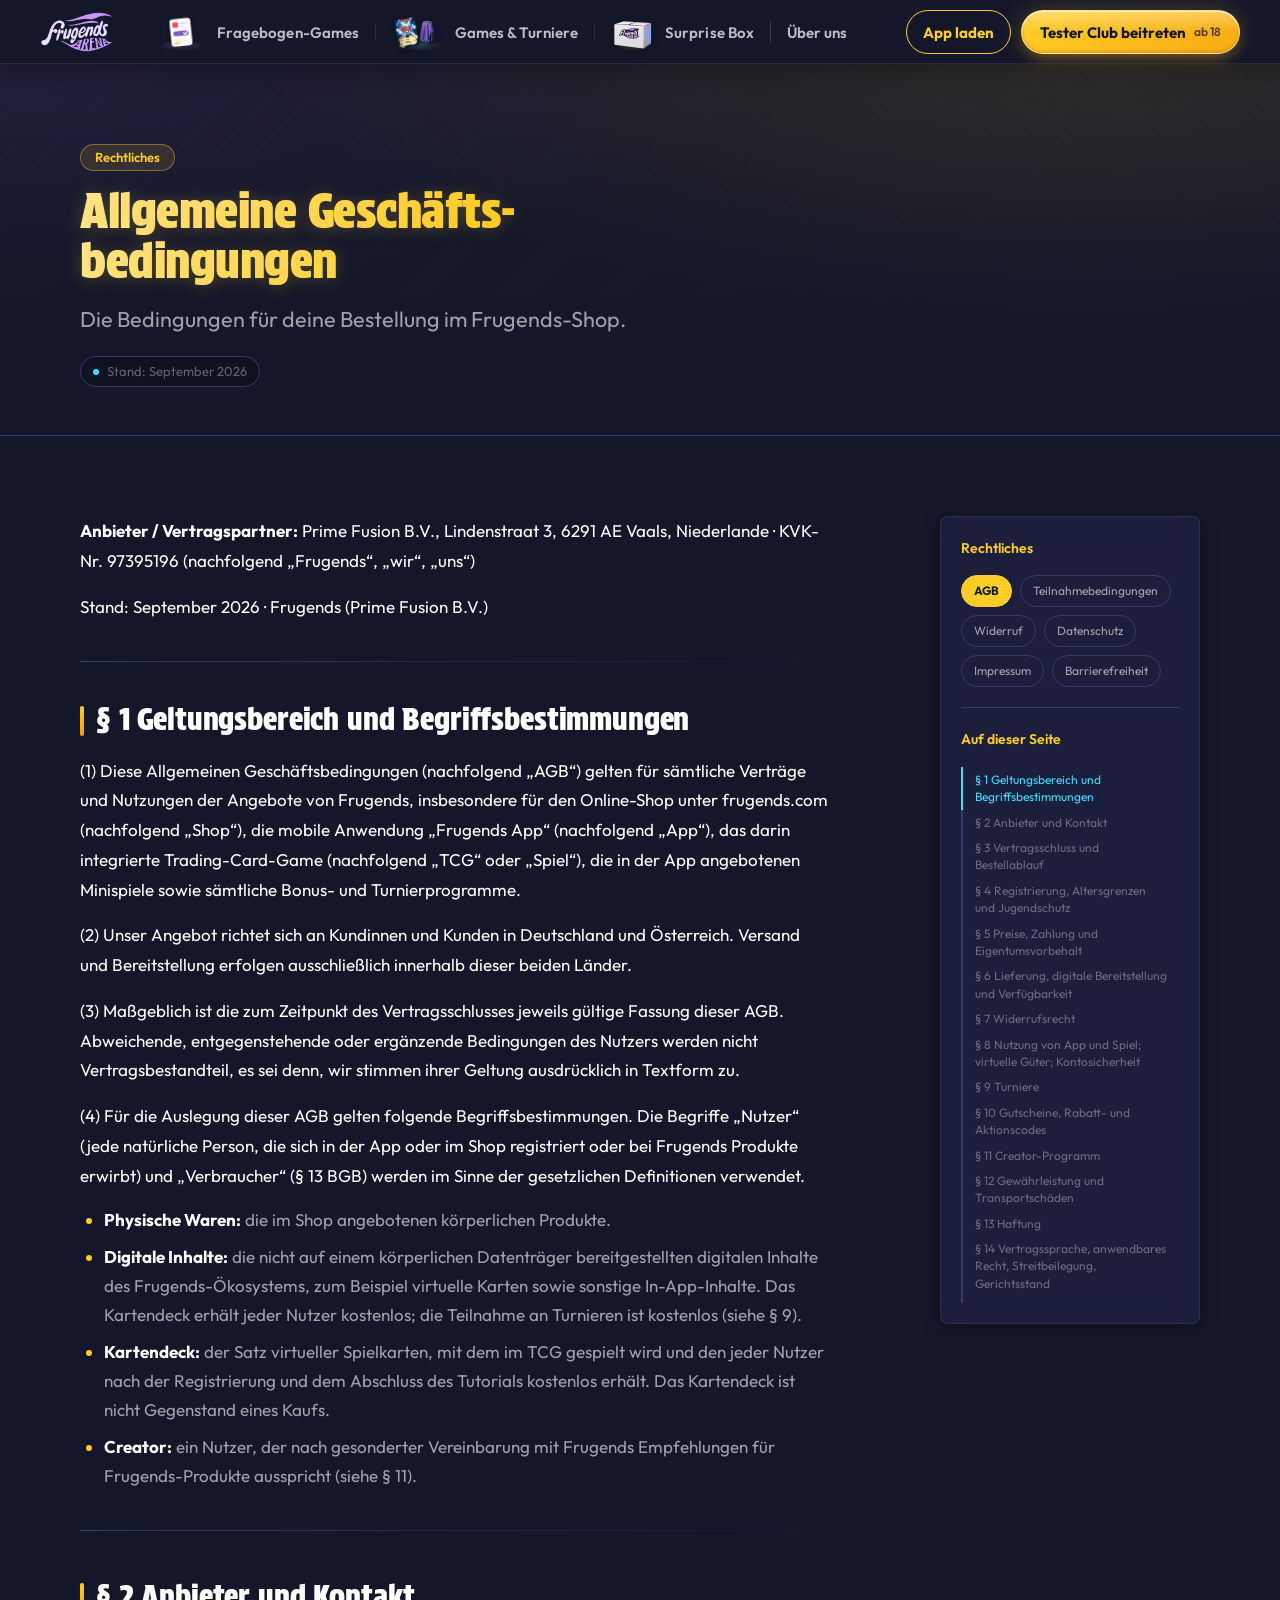
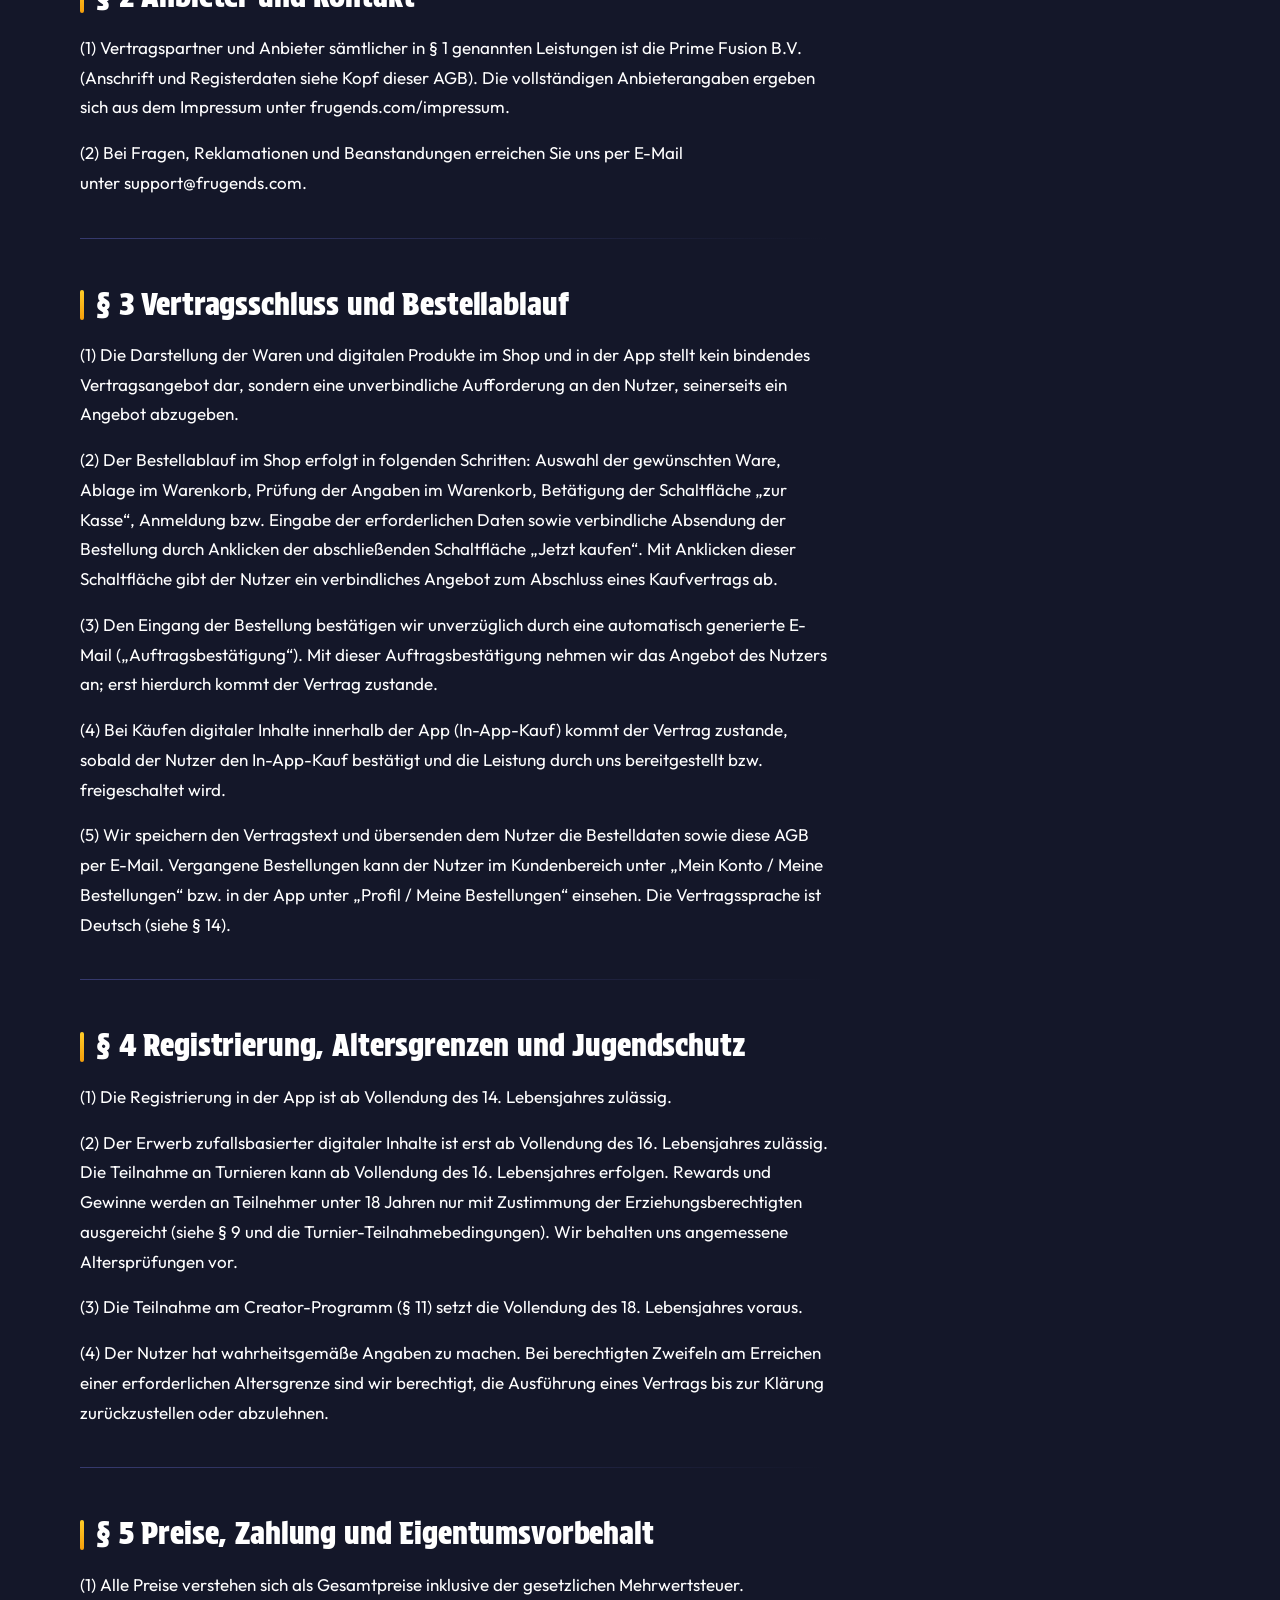
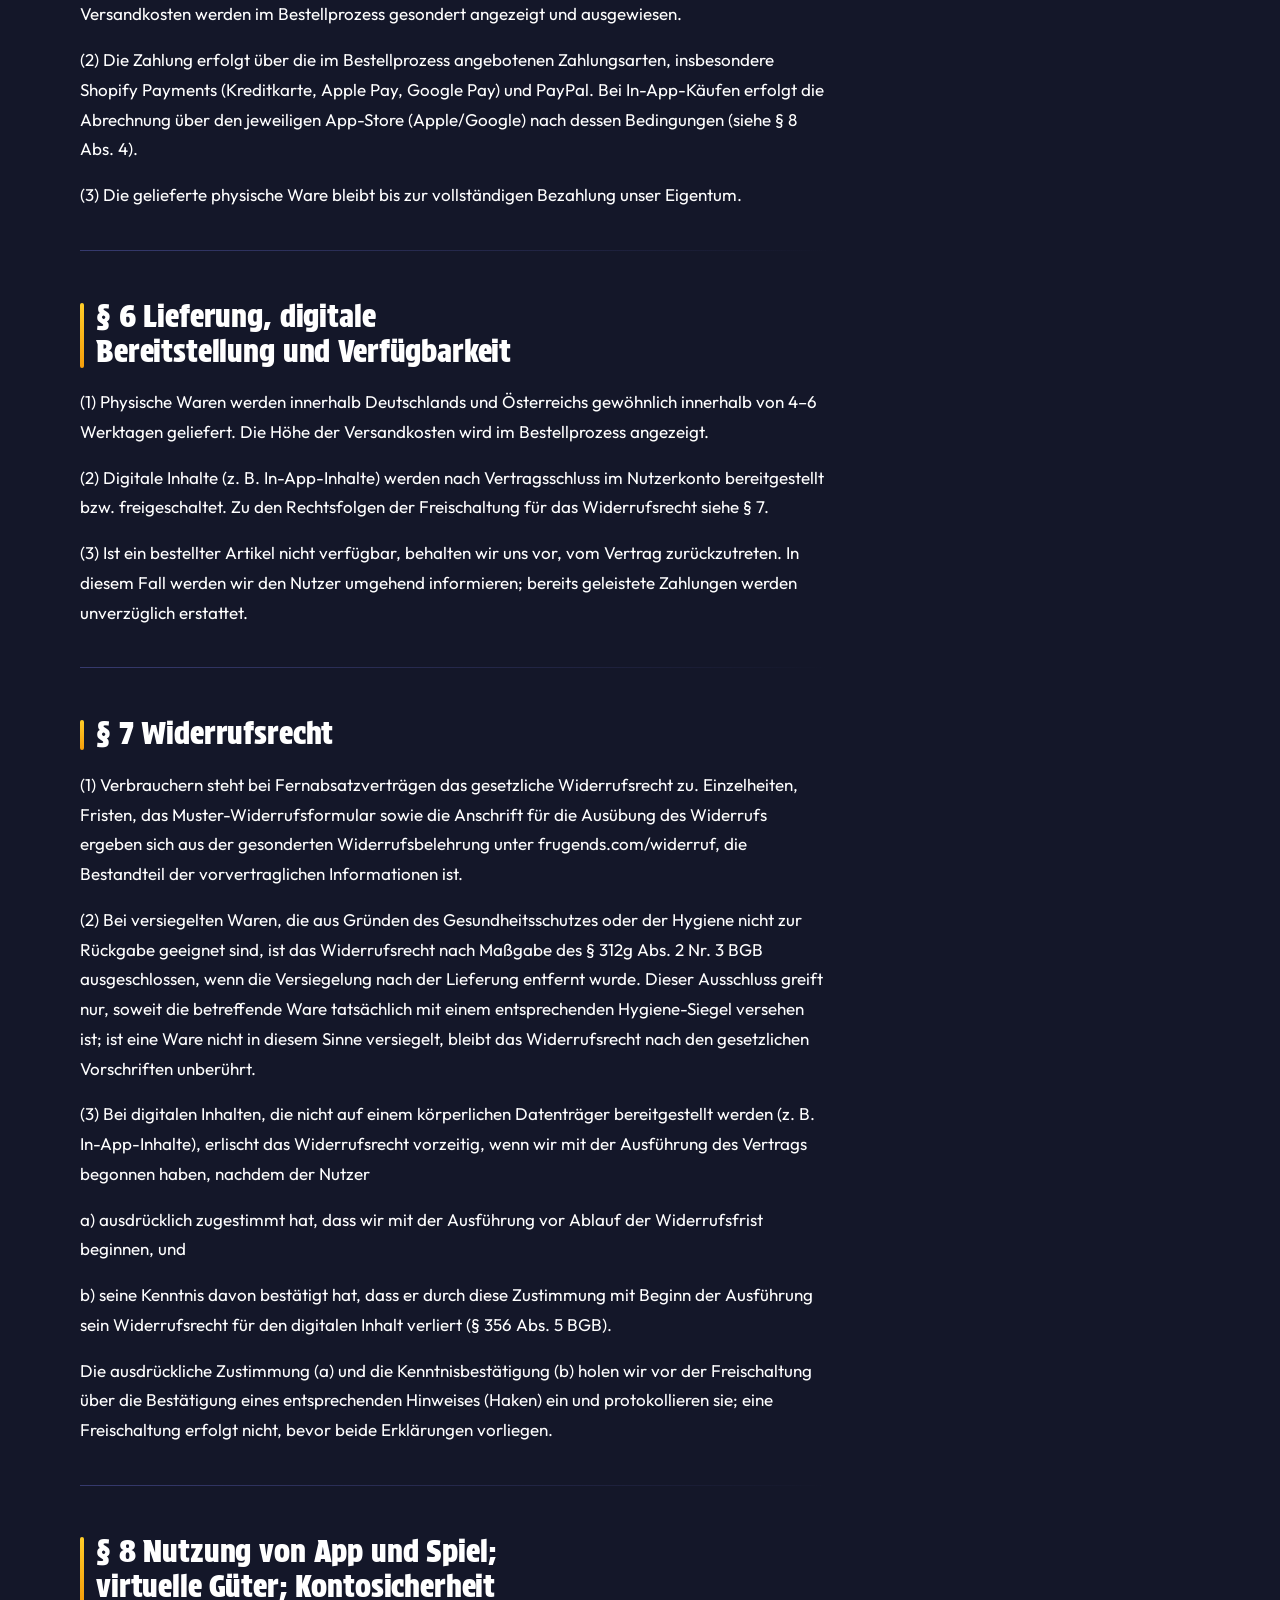
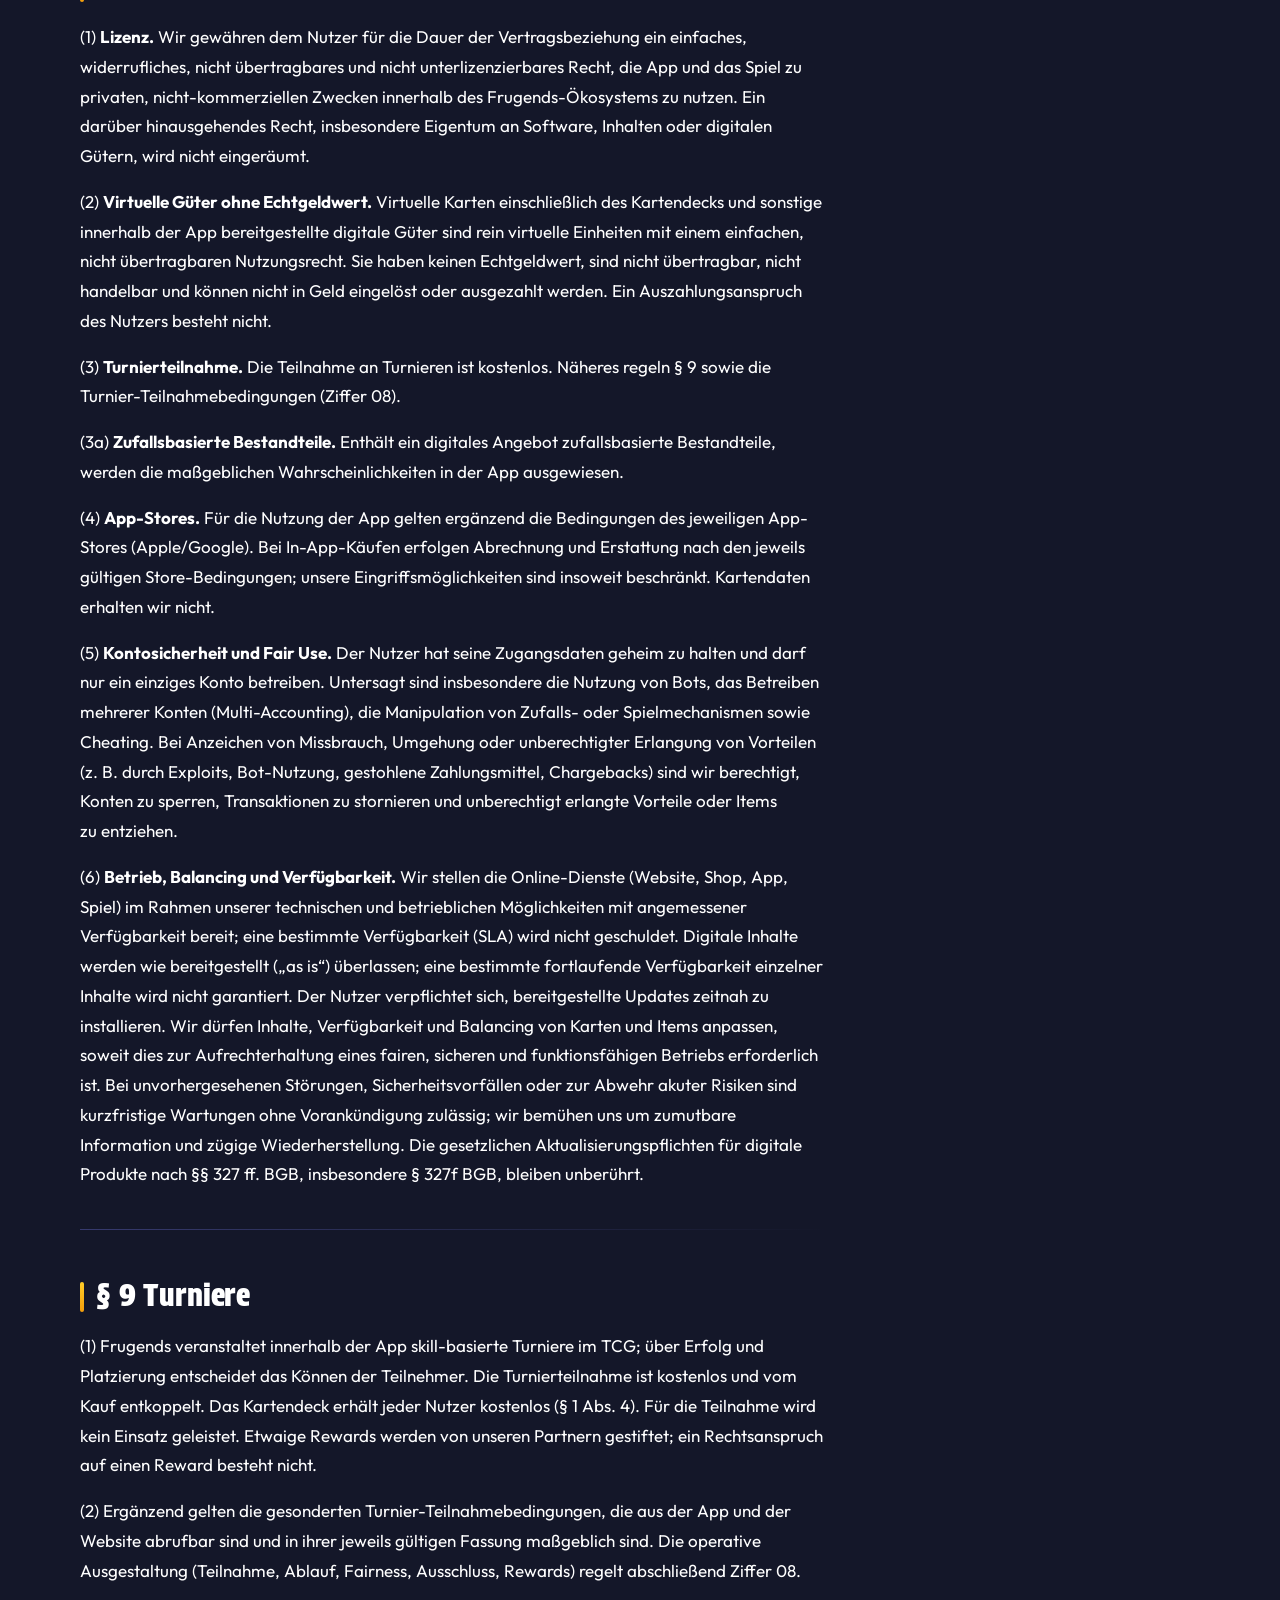
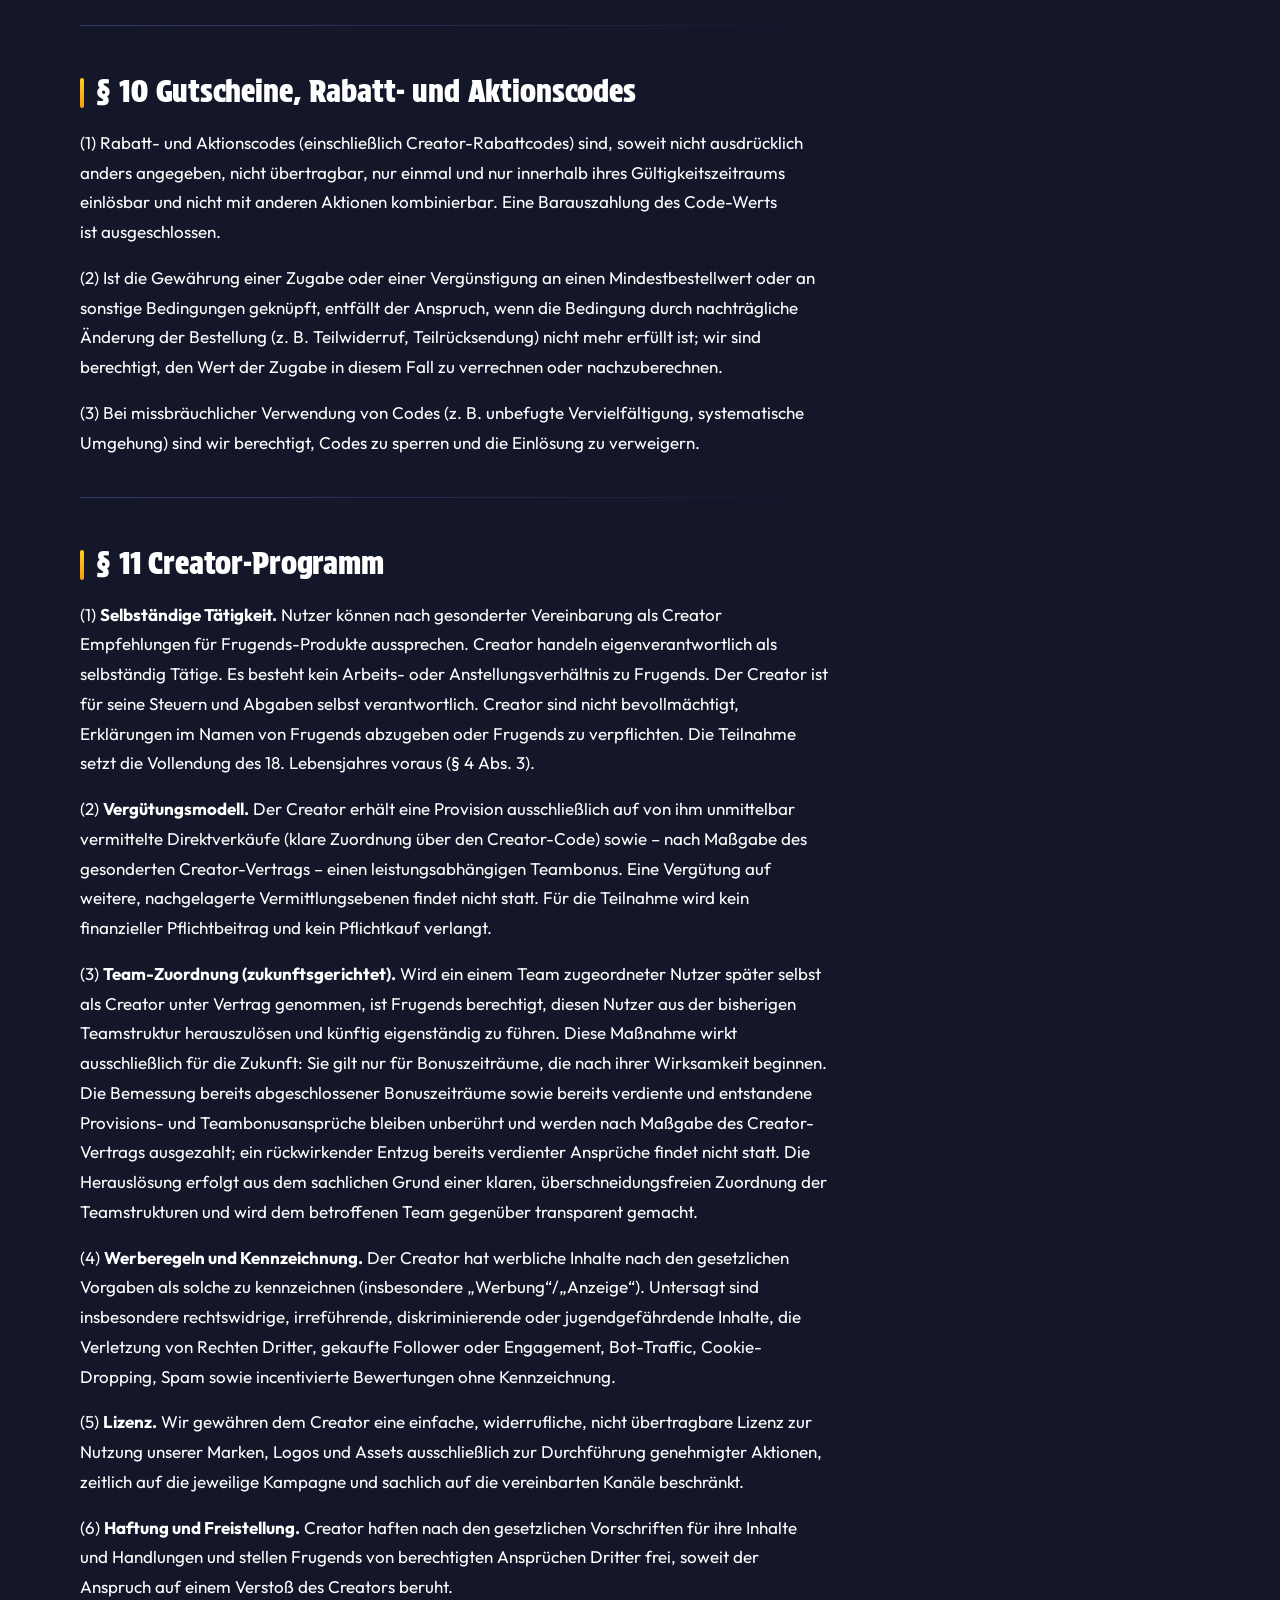
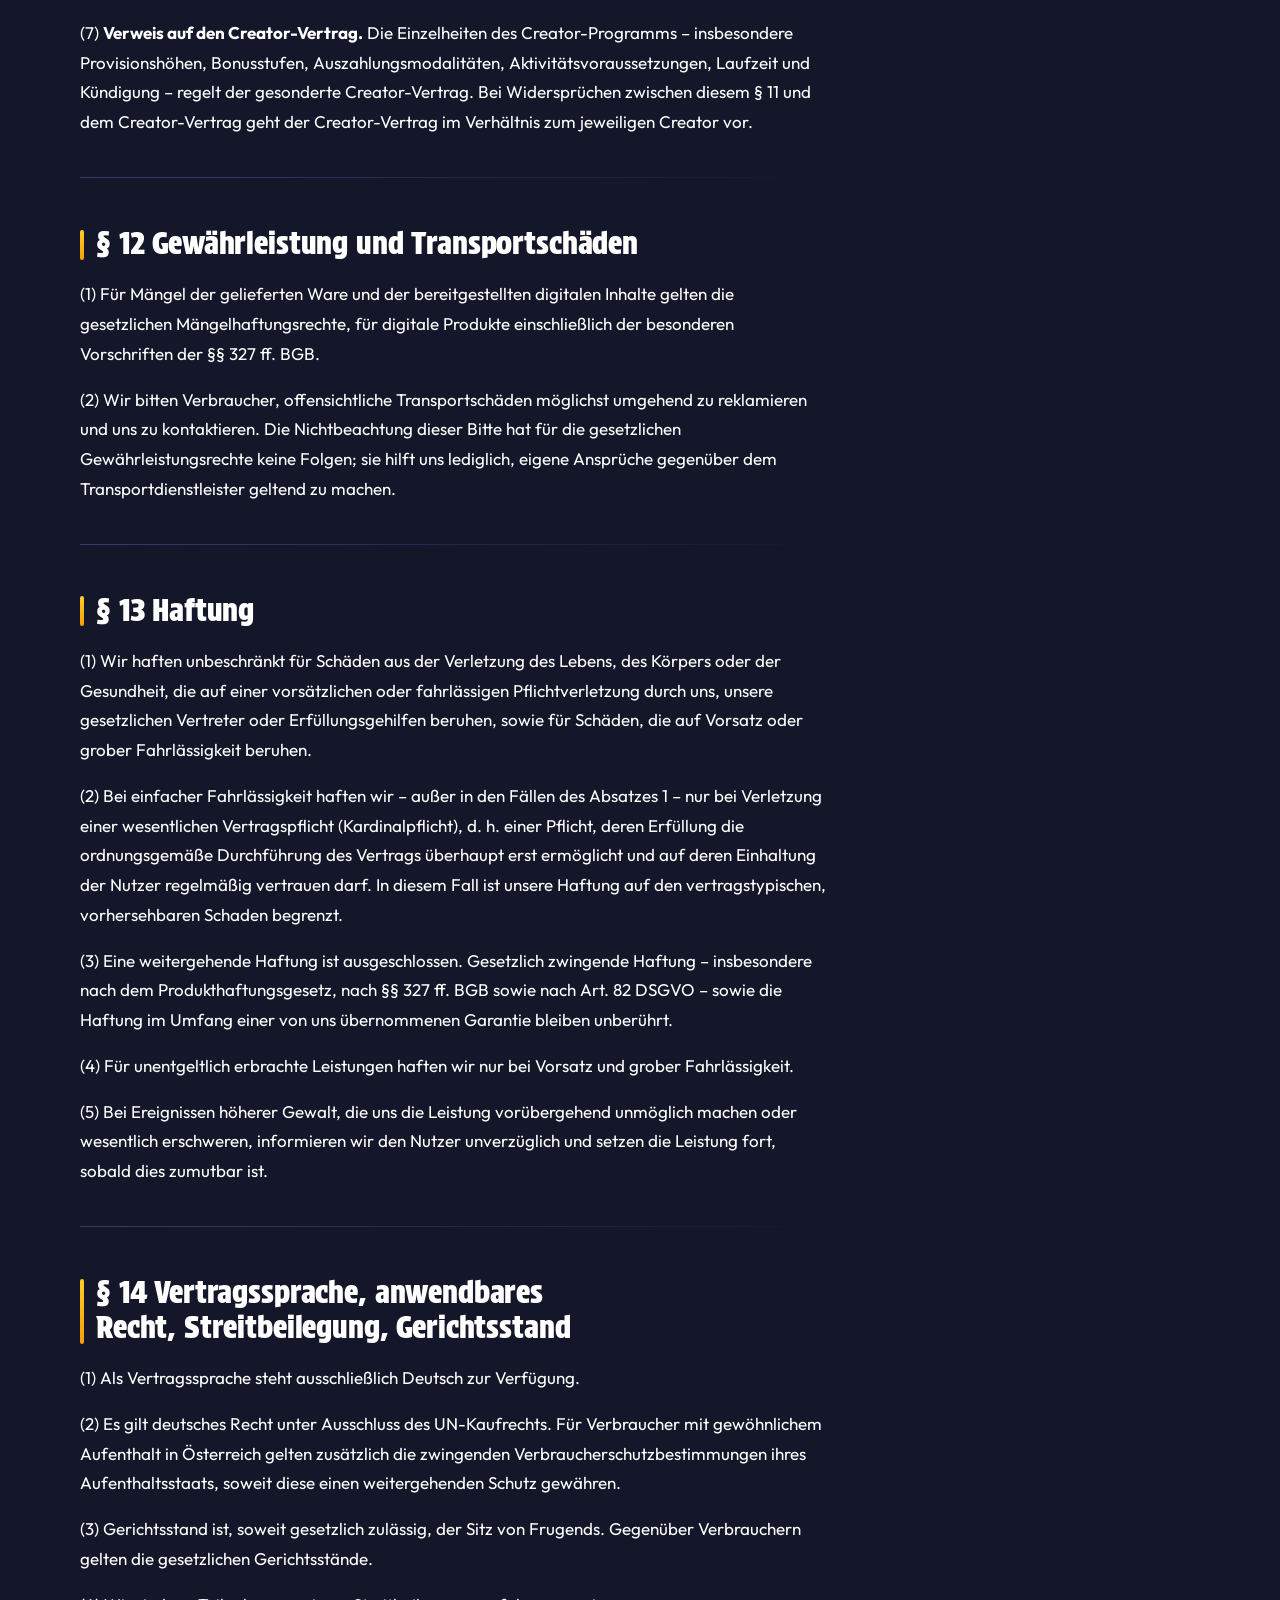
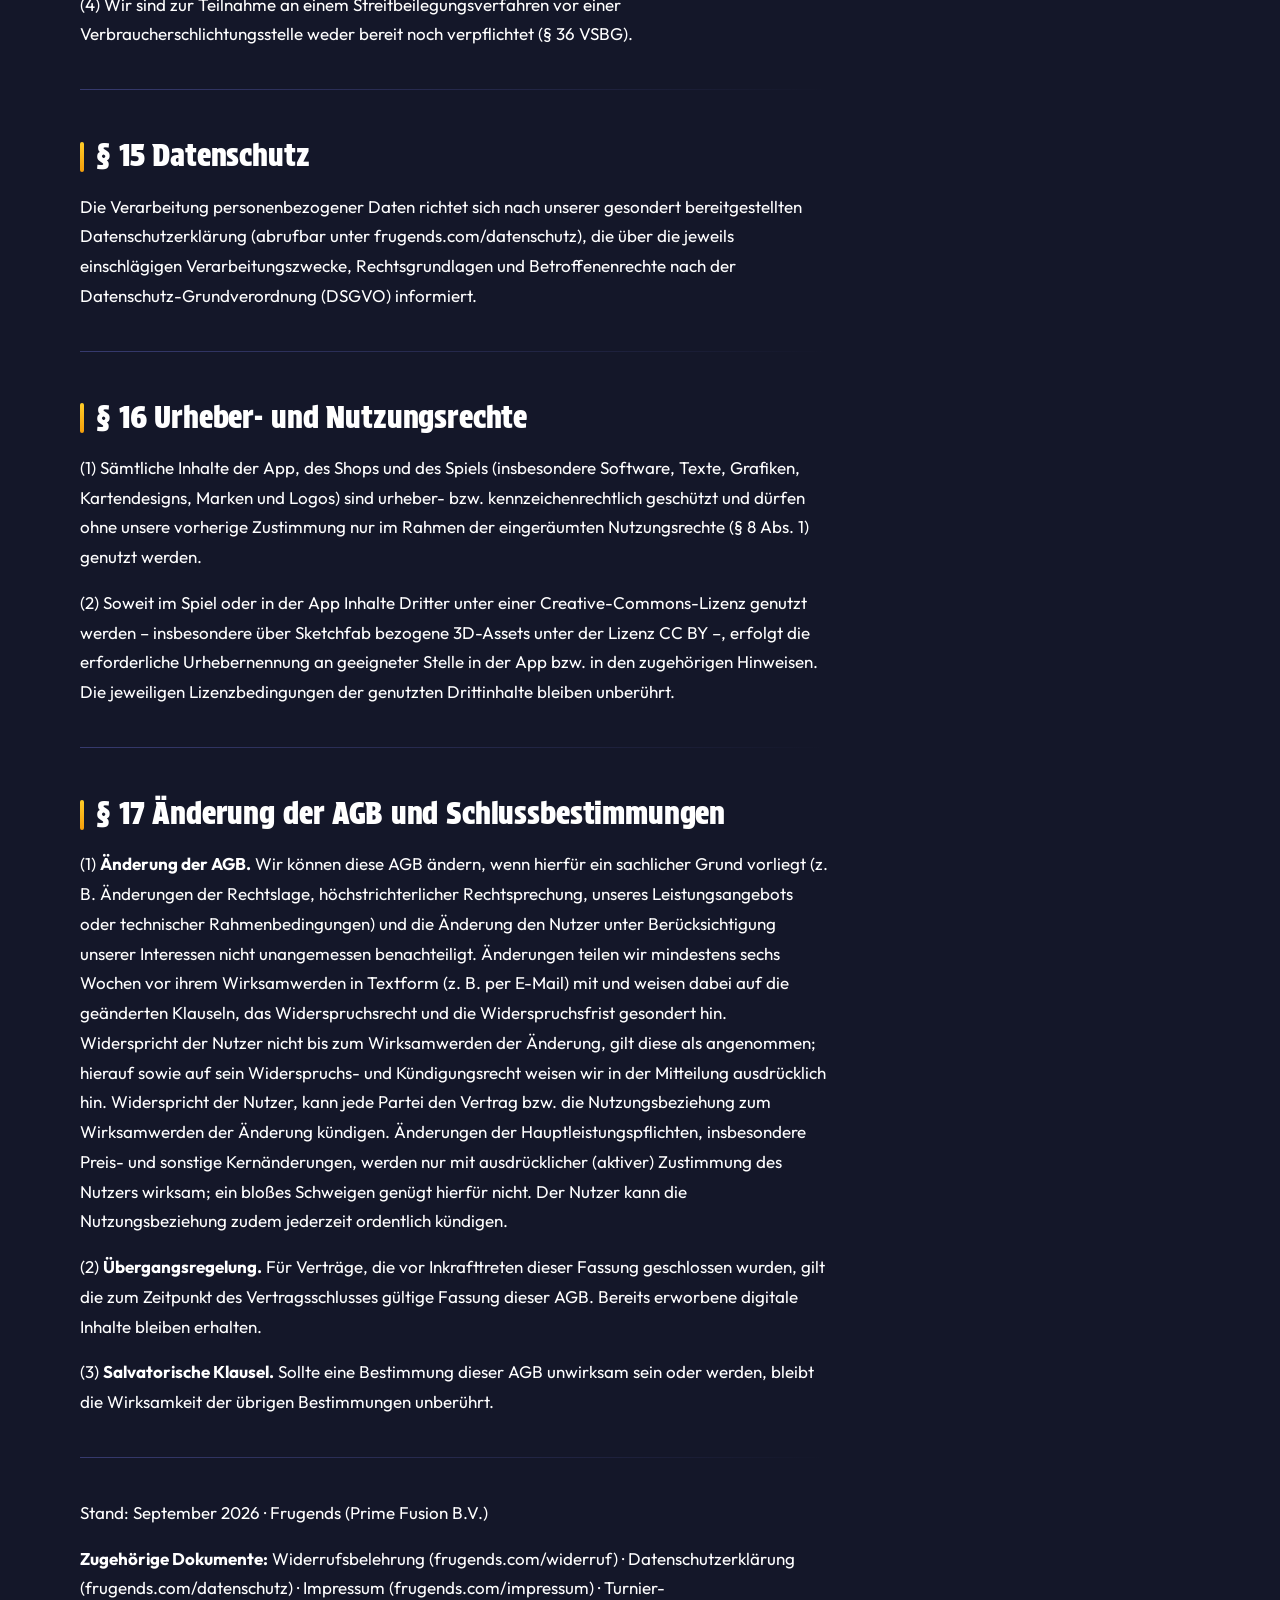
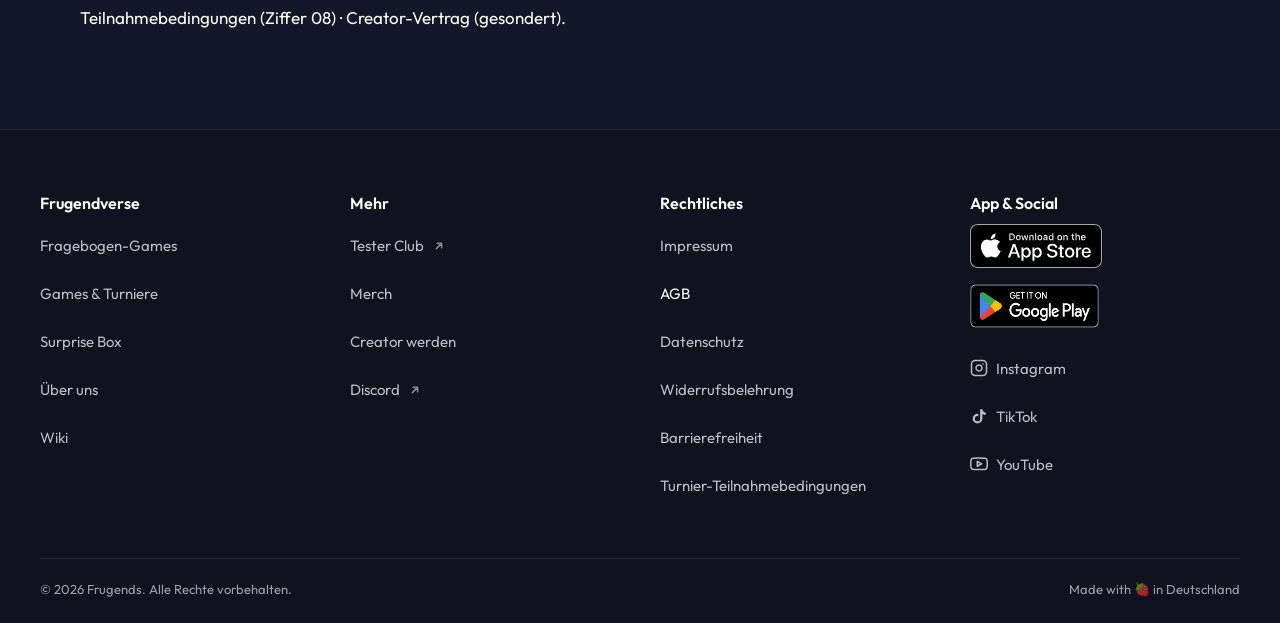
==== commit c6c6dfee: "staging: Export HEAD@9d8c557 (2026-10-22 18:23)" ====
--- a/pages/agb/index.html
+++ b/pages/agb/index.html
@@ -23,11 +23,11 @@
     <link rel="preconnect" href="https://fonts.gstatic.com" crossorigin>
     <link href="https://fonts.googleapis.com/css2?family=Protest+Strike&family=Outfit:wght@400;500;600;700;800&family=JetBrains+Mono:wght@400;500;700&display=swap" rel="stylesheet">
 
-    <link href="../../assets/tokens.css" rel="stylesheet" type="text/css" media="all" />
-    <link href="../../assets/base.css" rel="stylesheet" type="text/css" media="all" />
-    <link href="../../assets/components.css" rel="stylesheet" type="text/css" media="all" />
-    <link href="../../assets/fg-design.css" rel="stylesheet" type="text/css" media="all" />
-    <link href="../../assets/fg-app-modal.css" rel="stylesheet" type="text/css" media="all" />
+    <link href="../../assets/tokens.css?v=mvjvdqkf" rel="stylesheet" type="text/css" media="all" />
+    <link href="../../assets/base.css?v=mvjvdqkf" rel="stylesheet" type="text/css" media="all" />
+    <link href="../../assets/components.css?v=mvjvdqkf" rel="stylesheet" type="text/css" media="all" />
+    <link href="../../assets/fg-design.css?v=mvjvdqkf" rel="stylesheet" type="text/css" media="all" />
+    <link href="../../assets/fg-app-modal.css?v=mvjvdqkf" rel="stylesheet" type="text/css" media="all" />
 
     <style>
       /* Shopify wickelt jede Section in einen Wrapper-DIV. Die Shell
@@ -99,186 +99,186 @@
 
   <body>
     
-      <div id="shopify-section-sections--local__fg_header" class="shopify-section shopify-section-group-header_group fg-contents">
-
-
-<a class="fg-skip" href="#main">Zum Inhalt springen</a>
-
-<header class="site-header fg-kopf" data-fg-kopf
-        data-store-ios-qr="https://apps.apple.com/de/app/frugends/id6749146042?ct=hp-qr" data-store-android-qr="https://play.google.com/store/apps/details?id=com.frugends.mobile&amp;referrer=utm_source%3Dfrugends.com%26utm_medium%3Dreferral%26utm_campaign%3Dwebsite%26utm_content%3Dqr">
-  <div class="fg-kopf__bar">
-
-    <a class="fg-kopf__logo" href="../../" aria-label="Frugends Startseite">
-        <img src="../../assets/fg_arena_logo.png" alt="" width="76" height="40">
-    </a>
-
-    <nav class="fg-kopf__nav" aria-label="Hauptnavigation">
-      <ul class="fg-kopf__wege" role="list">
-          <li class="fg-kopf__punkt" >
-            <a class="fg-kopf__weg fg-weg--produkt" data-fg-mini
-               href="../../pages/fragebogen-games/">
-<span class="fg-mini fg-mini--fragebogen" aria-hidden="true">
-  <svg class="fg-mini__teil fg-mini__bogen" viewBox="0 0 20 26" focusable="false"><rect class="fg-mini__blatt" x=".5" y=".5" width="19" height="25" rx="3"/><rect class="fg-mini__produkt" x="3" y="3.5" width="5" height="5" rx="1.2"/><rect class="fg-mini__zeile" x="9.5" y="4" width="7.5" height="1.6" rx=".8"/><rect class="fg-mini__zeile fg-mini__zeile--hell" x="9.5" y="6.9" width="5" height="1.6" rx=".8"/><rect class="fg-mini__antwort" x="3" y="11.5" width="14" height="4.6" rx="2.3"/><path class="fg-mini__haken" d="M12.4 13.9l1.3 1.2 2.1-2.4"/><rect class="fg-mini__zeile fg-mini__zeile--hell" x="3" y="19" width="10" height="1.6" rx=".8"/><rect class="fg-mini__punkte" x="3" y="21.8" width="5.5" height="1.5" rx=".75"/></svg>
-  <img class="fg-mini__teil fg-mini__box" src="../../assets/fg-nav-ikon-testbox.webp" alt="" width="120" height="132" loading="lazy" decoding="async" draggable="false">
-  <svg class="fg-mini__teil fg-mini__muenze" viewBox="0 0 16 16" focusable="false"><circle class="fg-mini__muenze-rand" cx="8" cy="8" r="7.5"/><circle class="fg-mini__muenze-mitte" cx="8" cy="8" r="5.5"/><path class="fg-mini__muenze-p" d="M6.7 11.2V4.9h1.9a1.85 1.85 0 0 1 0 3.7H6.7"/></svg>
-</span>
-
-              <span class="fg-kopf__wort">Fragebogen-Games</span>
-            </a>
-          </li>
-          <li class="fg-kopf__punkt" >
-            <a class="fg-kopf__weg fg-weg--arena" data-fg-mini
-               href="../../pages/turniere/">
-<span class="fg-mini fg-mini--turniere" aria-hidden="true">
-  <img class="fg-mini__teil fg-mini__cape" src="../../assets/fg-nav-ikon-handy.webp" alt="" width="128" height="102" loading="lazy" decoding="async" draggable="false">
-  <img class="fg-mini__teil fg-mini__karte" src="../../assets/fg-nav-ikon-karte.webp" alt="" width="81" height="112" loading="lazy" decoding="async" draggable="false">
-  <img class="fg-mini__teil fg-mini__winner" src="../../assets/fg-nav-ikon-winner.webp" alt="" width="132" height="102" loading="lazy" decoding="async" draggable="false">
-</span>
-
-              <span class="fg-kopf__wort">Games &amp; Turniere</span>
-            </a>
-          </li>
-          <li class="fg-kopf__punkt" >
-            <a class="fg-kopf__weg fg-weg--senke" data-fg-mini
-               href="../../pages/surprise-box/">
-<span class="fg-mini fg-mini--surprise" aria-hidden="true">
-  <span class="fg-mini__teil fg-mini__licht"></span>
-  <img class="fg-mini__teil fg-mini__surprise" src="../../assets/fg-nav-ikon-surprise.webp" alt="" width="150" height="116" loading="lazy" decoding="async" draggable="false">
-</span>
-
-              <span class="fg-kopf__wort">Surprise Box</span>
-            </a>
-          </li>
-      </ul>
-      <ul class="fg-kopf__liste" role="list">
-          <li class="fg-kopf__punkt" >
-            <a class="fg-kopf__weg fg-kopf__weg--text" href="../../pages/uber-uns/">
-              <span class="fg-kopf__wort">Über uns</span>
-            </a>
-          </li>
-      </ul>
-    </nav>
-
-    <div class="fg-kopf__rechts">
-      <a class="fg-pille fg-pille--linie fg-kopf__app fg-kopf__app--linie" href="../../pages/turniere/"
-         data-fg-app="header" data-store-ios="https://apps.apple.com/de/app/frugends/id6749146042?ct=hp-header" data-store-android="https://play.google.com/store/apps/details?id=com.frugends.mobile&amp;referrer=utm_source%3Dfrugends.com%26utm_medium%3Dreferral%26utm_campaign%3Dwebsite%26utm_content%3Dheader"
-         aria-haspopup="dialog">App laden</a>
-      <a class="fg-pille fg-pille--kopf fg-kopf__tc" href="https://testerclub.frugends.com/?utm_source=frugends.com&utm_medium=referral&utm_campaign=website&utm_content=header" target="_blank" rel="noopener">
-Tester Club beitreten        <span class="fg-kopf__alter">ab 18</span>
-        <span class="fg-sr">(neuer Tab)</span>
-      </a>
-      <a class="fg-pille fg-kopf__app fg-kopf__app--handy" href="../../pages/turniere/"
-         data-fg-app="header" data-store-ios="https://apps.apple.com/de/app/frugends/id6749146042?ct=hp-header" data-store-android="https://play.google.com/store/apps/details?id=com.frugends.mobile&amp;referrer=utm_source%3Dfrugends.com%26utm_medium%3Dreferral%26utm_campaign%3Dwebsite%26utm_content%3Dheader"
-         aria-haspopup="dialog">App laden</a>
-
-      <button type="button" class="fg-kopf__burger" data-fg-burger
-              aria-expanded="false" aria-controls="fg-menue" aria-label="Menü öffnen">
-        <span class="fg-kopf__burger-linie" aria-hidden="true"></span>
-        <span class="fg-kopf__burger-linie" aria-hidden="true"></span>
-      </button>
-    </div>
-
-  </div>
-</header>
-
-<div class="fg-menue" id="fg-menue" data-fg-menue role="dialog" aria-modal="true" aria-labelledby="fg-menue-titel" hidden>
-  <div class="fg-menue__leiste">
-    <h2 class="fg-sr" id="fg-menue-titel">Menü</h2>
-    <button type="button" class="fg-menue__zu" data-fg-menue-zu aria-label="Menü schließen">
-      <span class="fg-kopf__burger-linie" aria-hidden="true"></span>
-      <span class="fg-kopf__burger-linie" aria-hidden="true"></span>
-    </button>
-  </div>
-  <div class="fg-menue__flaeche">
-  <nav class="fg-menue__innen" aria-label="Wege und Seiten">
-
-    <ul class="fg-menue__wege" role="list">
-          <li >
-            <a class="fg-menue__weg fg-weg--produkt" data-fg-mini href="../../pages/fragebogen-games/">
-              <span class="fg-menue__bild">
-<span class="fg-mini fg-mini--fragebogen" aria-hidden="true">
-  <svg class="fg-mini__teil fg-mini__bogen" viewBox="0 0 20 26" focusable="false"><rect class="fg-mini__blatt" x=".5" y=".5" width="19" height="25" rx="3"/><rect class="fg-mini__produkt" x="3" y="3.5" width="5" height="5" rx="1.2"/><rect class="fg-mini__zeile" x="9.5" y="4" width="7.5" height="1.6" rx=".8"/><rect class="fg-mini__zeile fg-mini__zeile--hell" x="9.5" y="6.9" width="5" height="1.6" rx=".8"/><rect class="fg-mini__antwort" x="3" y="11.5" width="14" height="4.6" rx="2.3"/><path class="fg-mini__haken" d="M12.4 13.9l1.3 1.2 2.1-2.4"/><rect class="fg-mini__zeile fg-mini__zeile--hell" x="3" y="19" width="10" height="1.6" rx=".8"/><rect class="fg-mini__punkte" x="3" y="21.8" width="5.5" height="1.5" rx=".75"/></svg>
-  <img class="fg-mini__teil fg-mini__box" src="../../assets/fg-nav-ikon-testbox.webp" alt="" width="120" height="132" loading="lazy" decoding="async" draggable="false">
-  <svg class="fg-mini__teil fg-mini__muenze" viewBox="0 0 16 16" focusable="false"><circle class="fg-mini__muenze-rand" cx="8" cy="8" r="7.5"/><circle class="fg-mini__muenze-mitte" cx="8" cy="8" r="5.5"/><path class="fg-mini__muenze-p" d="M6.7 11.2V4.9h1.9a1.85 1.85 0 0 1 0 3.7H6.7"/></svg>
-</span>
-
-              </span>
-              <span class="fg-menue__text">
-                <span class="fg-menue__titel">Fragebogen-Games</span>
-              </span>
-            </a>
-          </li>
-          <li >
-            <a class="fg-menue__weg fg-weg--arena" data-fg-mini href="../../pages/turniere/">
-              <span class="fg-menue__bild">
-<span class="fg-mini fg-mini--turniere" aria-hidden="true">
-  <img class="fg-mini__teil fg-mini__cape" src="../../assets/fg-nav-ikon-handy.webp" alt="" width="128" height="102" loading="lazy" decoding="async" draggable="false">
-  <img class="fg-mini__teil fg-mini__karte" src="../../assets/fg-nav-ikon-karte.webp" alt="" width="81" height="112" loading="lazy" decoding="async" draggable="false">
-  <img class="fg-mini__teil fg-mini__winner" src="../../assets/fg-nav-ikon-winner.webp" alt="" width="132" height="102" loading="lazy" decoding="async" draggable="false">
-</span>
-
-              </span>
-              <span class="fg-menue__text">
-                <span class="fg-menue__titel">Games &amp; Turniere</span>
-              </span>
-            </a>
-          </li>
-          <li >
-            <a class="fg-menue__weg fg-weg--senke" data-fg-mini href="../../pages/surprise-box/">
-              <span class="fg-menue__bild">
-<span class="fg-mini fg-mini--surprise" aria-hidden="true">
-  <span class="fg-mini__teil fg-mini__licht"></span>
-  <img class="fg-mini__teil fg-mini__surprise" src="../../assets/fg-nav-ikon-surprise.webp" alt="" width="150" height="116" loading="lazy" decoding="async" draggable="false">
-</span>
-
-              </span>
-              <span class="fg-menue__text">
-                <span class="fg-menue__titel">Surprise Box</span>
-              </span>
-            </a>
-          </li>
-    </ul>
-
-    <ul class="fg-menue__links" role="list">
-          <li >
-            <a class="fg-menue__link" href="../../pages/uber-uns/"
->
-Über uns            </a>
-          </li>
-          <li >
-            <a class="fg-menue__link" href="../../pages/wiki/"
->
-Wiki            </a>
-          </li>
-          <li >
-            <a class="fg-menue__link" href="../../pages/merch/"
->
-Merch            </a>
-          </li>
-          <li >
-            <a class="fg-menue__link" href="https://discord.gg/ZKPhmDGtXy"
- target="_blank" rel="noopener">
-Discord                <svg class="fg-raus" viewBox="0 0 16 16" aria-hidden="true" focusable="false"><path d="M5 11 11 5M6 5h5v5" fill="none" stroke="currentColor" stroke-width="1.8" stroke-linecap="round" stroke-linejoin="round"/></svg>
-                <span class="fg-sr">(neuer Tab)</span>
-            </a>
-          </li>
-    </ul>
-
-    <div class="fg-menue__aufrufe">
-      <a class="fg-pille fg-pille--gross" href="../../pages/turniere/"
-         data-fg-app="menu" data-store-ios="https://apps.apple.com/de/app/frugends/id6749146042?ct=hp-menu" data-store-android="https://play.google.com/store/apps/details?id=com.frugends.mobile&amp;referrer=utm_source%3Dfrugends.com%26utm_medium%3Dreferral%26utm_campaign%3Dwebsite%26utm_content%3Dmenu"
-         aria-haspopup="dialog">App laden</a>
-      <a class="fg-pille fg-pille--gross fg-pille--linie" href="https://testerclub.frugends.com/?utm_source=frugends.com&utm_medium=referral&utm_campaign=website&utm_content=menu" target="_blank" rel="noopener">
-Tester Club beitreten        <span class="fg-menue__alter">ab 18</span>
-        <span class="fg-sr">(neuer Tab)</span>
-      </a>
-    </div>
-
-  </nav>
-  </div>
-</div>
-
-
+      <div id="shopify-section-sections--local__fg_header" class="shopify-section shopify-section-group-header_group fg-contents">
+
+
+<a class="fg-skip" href="#main">Zum Inhalt springen</a>
+
+<header class="site-header fg-kopf" data-fg-kopf
+        data-store-ios-qr="https://apps.apple.com/de/app/frugends/id6749146042?ct=hp-qr" data-store-android-qr="https://play.google.com/store/apps/details?id=com.frugends.mobile&amp;referrer=utm_source%3Dfrugends.com%26utm_medium%3Dreferral%26utm_campaign%3Dwebsite%26utm_content%3Dqr">
+  <div class="fg-kopf__bar">
+
+    <a class="fg-kopf__logo" href="../../" aria-label="Frugends Startseite">
+        <img src="../../assets/fg_arena_logo.png" alt="" width="76" height="40">
+    </a>
+
+    <nav class="fg-kopf__nav" aria-label="Hauptnavigation">
+      <ul class="fg-kopf__wege" role="list">
+          <li class="fg-kopf__punkt" >
+            <a class="fg-kopf__weg fg-weg--produkt" data-fg-mini
+               href="../../pages/fragebogen-games/">
+<span class="fg-mini fg-mini--fragebogen" aria-hidden="true">
+  <svg class="fg-mini__teil fg-mini__bogen" viewBox="0 0 20 26" focusable="false"><rect class="fg-mini__blatt" x=".5" y=".5" width="19" height="25" rx="3"/><rect class="fg-mini__produkt" x="3" y="3.5" width="5" height="5" rx="1.2"/><rect class="fg-mini__zeile" x="9.5" y="4" width="7.5" height="1.6" rx=".8"/><rect class="fg-mini__zeile fg-mini__zeile--hell" x="9.5" y="6.9" width="5" height="1.6" rx=".8"/><rect class="fg-mini__antwort" x="3" y="11.5" width="14" height="4.6" rx="2.3"/><path class="fg-mini__haken" d="M12.4 13.9l1.3 1.2 2.1-2.4"/><rect class="fg-mini__zeile fg-mini__zeile--hell" x="3" y="19" width="10" height="1.6" rx=".8"/><rect class="fg-mini__punkte" x="3" y="21.8" width="5.5" height="1.5" rx=".75"/></svg>
+  <img class="fg-mini__teil fg-mini__box" src="../../assets/fg-nav-ikon-testbox.webp" alt="" width="120" height="132" loading="lazy" decoding="async" draggable="false">
+  <svg class="fg-mini__teil fg-mini__muenze" viewBox="0 0 16 16" focusable="false"><circle class="fg-mini__muenze-rand" cx="8" cy="8" r="7.5"/><circle class="fg-mini__muenze-mitte" cx="8" cy="8" r="5.5"/><path class="fg-mini__muenze-p" d="M6.7 11.2V4.9h1.9a1.85 1.85 0 0 1 0 3.7H6.7"/></svg>
+</span>
+
+              <span class="fg-kopf__wort">Fragebogen-Games</span>
+            </a>
+          </li>
+          <li class="fg-kopf__punkt" >
+            <a class="fg-kopf__weg fg-weg--arena" data-fg-mini
+               href="../../pages/turniere/">
+<span class="fg-mini fg-mini--turniere" aria-hidden="true">
+  <img class="fg-mini__teil fg-mini__cape" src="../../assets/fg-nav-ikon-handy.webp" alt="" width="128" height="102" loading="lazy" decoding="async" draggable="false">
+  <img class="fg-mini__teil fg-mini__karte" src="../../assets/fg-nav-ikon-karte.webp" alt="" width="81" height="112" loading="lazy" decoding="async" draggable="false">
+  <img class="fg-mini__teil fg-mini__winner" src="../../assets/fg-nav-ikon-winner.webp" alt="" width="132" height="102" loading="lazy" decoding="async" draggable="false">
+</span>
+
+              <span class="fg-kopf__wort">Games &amp; Turniere</span>
+            </a>
+          </li>
+          <li class="fg-kopf__punkt" >
+            <a class="fg-kopf__weg fg-weg--senke" data-fg-mini
+               href="../../pages/surprise-box/">
+<span class="fg-mini fg-mini--surprise" aria-hidden="true">
+  <span class="fg-mini__teil fg-mini__licht"></span>
+  <img class="fg-mini__teil fg-mini__surprise" src="../../assets/fg-nav-ikon-surprise.webp" alt="" width="150" height="116" loading="lazy" decoding="async" draggable="false">
+</span>
+
+              <span class="fg-kopf__wort">Surprise Box</span>
+            </a>
+          </li>
+      </ul>
+      <ul class="fg-kopf__liste" role="list">
+          <li class="fg-kopf__punkt" >
+            <a class="fg-kopf__weg fg-kopf__weg--text" href="../../pages/uber-uns/">
+              <span class="fg-kopf__wort">Über uns</span>
+            </a>
+          </li>
+      </ul>
+    </nav>
+
+    <div class="fg-kopf__rechts">
+      <a class="fg-pille fg-pille--linie fg-kopf__app fg-kopf__app--linie" href="../../pages/turniere/"
+         data-fg-app="header" data-store-ios="https://apps.apple.com/de/app/frugends/id6749146042?ct=hp-header" data-store-android="https://play.google.com/store/apps/details?id=com.frugends.mobile&amp;referrer=utm_source%3Dfrugends.com%26utm_medium%3Dreferral%26utm_campaign%3Dwebsite%26utm_content%3Dheader"
+         aria-haspopup="dialog">App laden</a>
+      <a class="fg-pille fg-pille--kopf fg-kopf__tc" href="https://testerclub.frugends.com/?utm_source=frugends.com&utm_medium=referral&utm_campaign=website&utm_content=header" target="_blank" rel="noopener">
+Tester Club beitreten        <span class="fg-kopf__alter">ab 18</span>
+        <span class="fg-sr">(neuer Tab)</span>
+      </a>
+      <a class="fg-pille fg-kopf__app fg-kopf__app--handy" href="../../pages/turniere/"
+         data-fg-app="header" data-store-ios="https://apps.apple.com/de/app/frugends/id6749146042?ct=hp-header" data-store-android="https://play.google.com/store/apps/details?id=com.frugends.mobile&amp;referrer=utm_source%3Dfrugends.com%26utm_medium%3Dreferral%26utm_campaign%3Dwebsite%26utm_content%3Dheader"
+         aria-haspopup="dialog">App laden</a>
+
+      <button type="button" class="fg-kopf__burger" data-fg-burger
+              aria-expanded="false" aria-controls="fg-menue" aria-label="Menü öffnen">
+        <span class="fg-kopf__burger-linie" aria-hidden="true"></span>
+        <span class="fg-kopf__burger-linie" aria-hidden="true"></span>
+      </button>
+    </div>
+
+  </div>
+</header>
+
+<div class="fg-menue" id="fg-menue" data-fg-menue role="dialog" aria-modal="true" aria-labelledby="fg-menue-titel" hidden>
+  <div class="fg-menue__leiste">
+    <h2 class="fg-sr" id="fg-menue-titel">Menü</h2>
+    <button type="button" class="fg-menue__zu" data-fg-menue-zu aria-label="Menü schließen">
+      <span class="fg-kopf__burger-linie" aria-hidden="true"></span>
+      <span class="fg-kopf__burger-linie" aria-hidden="true"></span>
+    </button>
+  </div>
+  <div class="fg-menue__flaeche">
+  <nav class="fg-menue__innen" aria-label="Wege und Seiten">
+
+    <ul class="fg-menue__wege" role="list">
+          <li >
+            <a class="fg-menue__weg fg-weg--produkt" data-fg-mini href="../../pages/fragebogen-games/">
+              <span class="fg-menue__bild">
+<span class="fg-mini fg-mini--fragebogen" aria-hidden="true">
+  <svg class="fg-mini__teil fg-mini__bogen" viewBox="0 0 20 26" focusable="false"><rect class="fg-mini__blatt" x=".5" y=".5" width="19" height="25" rx="3"/><rect class="fg-mini__produkt" x="3" y="3.5" width="5" height="5" rx="1.2"/><rect class="fg-mini__zeile" x="9.5" y="4" width="7.5" height="1.6" rx=".8"/><rect class="fg-mini__zeile fg-mini__zeile--hell" x="9.5" y="6.9" width="5" height="1.6" rx=".8"/><rect class="fg-mini__antwort" x="3" y="11.5" width="14" height="4.6" rx="2.3"/><path class="fg-mini__haken" d="M12.4 13.9l1.3 1.2 2.1-2.4"/><rect class="fg-mini__zeile fg-mini__zeile--hell" x="3" y="19" width="10" height="1.6" rx=".8"/><rect class="fg-mini__punkte" x="3" y="21.8" width="5.5" height="1.5" rx=".75"/></svg>
+  <img class="fg-mini__teil fg-mini__box" src="../../assets/fg-nav-ikon-testbox.webp" alt="" width="120" height="132" loading="lazy" decoding="async" draggable="false">
+  <svg class="fg-mini__teil fg-mini__muenze" viewBox="0 0 16 16" focusable="false"><circle class="fg-mini__muenze-rand" cx="8" cy="8" r="7.5"/><circle class="fg-mini__muenze-mitte" cx="8" cy="8" r="5.5"/><path class="fg-mini__muenze-p" d="M6.7 11.2V4.9h1.9a1.85 1.85 0 0 1 0 3.7H6.7"/></svg>
+</span>
+
+              </span>
+              <span class="fg-menue__text">
+                <span class="fg-menue__titel">Fragebogen-Games</span>
+              </span>
+            </a>
+          </li>
+          <li >
+            <a class="fg-menue__weg fg-weg--arena" data-fg-mini href="../../pages/turniere/">
+              <span class="fg-menue__bild">
+<span class="fg-mini fg-mini--turniere" aria-hidden="true">
+  <img class="fg-mini__teil fg-mini__cape" src="../../assets/fg-nav-ikon-handy.webp" alt="" width="128" height="102" loading="lazy" decoding="async" draggable="false">
+  <img class="fg-mini__teil fg-mini__karte" src="../../assets/fg-nav-ikon-karte.webp" alt="" width="81" height="112" loading="lazy" decoding="async" draggable="false">
+  <img class="fg-mini__teil fg-mini__winner" src="../../assets/fg-nav-ikon-winner.webp" alt="" width="132" height="102" loading="lazy" decoding="async" draggable="false">
+</span>
+
+              </span>
+              <span class="fg-menue__text">
+                <span class="fg-menue__titel">Games &amp; Turniere</span>
+              </span>
+            </a>
+          </li>
+          <li >
+            <a class="fg-menue__weg fg-weg--senke" data-fg-mini href="../../pages/surprise-box/">
+              <span class="fg-menue__bild">
+<span class="fg-mini fg-mini--surprise" aria-hidden="true">
+  <span class="fg-mini__teil fg-mini__licht"></span>
+  <img class="fg-mini__teil fg-mini__surprise" src="../../assets/fg-nav-ikon-surprise.webp" alt="" width="150" height="116" loading="lazy" decoding="async" draggable="false">
+</span>
+
+              </span>
+              <span class="fg-menue__text">
+                <span class="fg-menue__titel">Surprise Box</span>
+              </span>
+            </a>
+          </li>
+    </ul>
+
+    <ul class="fg-menue__links" role="list">
+          <li >
+            <a class="fg-menue__link" href="../../pages/uber-uns/"
+>
+Über uns            </a>
+          </li>
+          <li >
+            <a class="fg-menue__link" href="../../pages/wiki/"
+>
+Wiki            </a>
+          </li>
+          <li >
+            <a class="fg-menue__link" href="../../pages/merch/"
+>
+Merch            </a>
+          </li>
+          <li >
+            <a class="fg-menue__link" href="https://discord.gg/ZKPhmDGtXy"
+ target="_blank" rel="noopener">
+Discord                <svg class="fg-raus" viewBox="0 0 16 16" aria-hidden="true" focusable="false"><path d="M5 11 11 5M6 5h5v5" fill="none" stroke="currentColor" stroke-width="1.8" stroke-linecap="round" stroke-linejoin="round"/></svg>
+                <span class="fg-sr">(neuer Tab)</span>
+            </a>
+          </li>
+    </ul>
+
+    <div class="fg-menue__aufrufe">
+      <a class="fg-pille fg-pille--gross" href="../../pages/turniere/"
+         data-fg-app="menu" data-store-ios="https://apps.apple.com/de/app/frugends/id6749146042?ct=hp-menu" data-store-android="https://play.google.com/store/apps/details?id=com.frugends.mobile&amp;referrer=utm_source%3Dfrugends.com%26utm_medium%3Dreferral%26utm_campaign%3Dwebsite%26utm_content%3Dmenu"
+         aria-haspopup="dialog">App laden</a>
+      <a class="fg-pille fg-pille--gross fg-pille--linie" href="https://testerclub.frugends.com/?utm_source=frugends.com&utm_medium=referral&utm_campaign=website&utm_content=menu" target="_blank" rel="noopener">
+Tester Club beitreten        <span class="fg-menue__alter">ab 18</span>
+        <span class="fg-sr">(neuer Tab)</span>
+      </a>
+    </div>
+
+  </nav>
+  </div>
+</div>
+
+
 </div>
 <div id="shopify-section-sections--local__my_company" class="shopify-section shopify-section-group-header_group">
 
@@ -288,166 +288,166 @@
     
 
     <main id="main">
-      <div id="shopify-section-template--local__main" class="shopify-section">
-<link href="../../assets/scroll-cinema.css" rel="stylesheet" type="text/css" media="all" />
-<link href="../../assets/page-legal.css" rel="stylesheet" type="text/css" media="all" />
-<script defer src="../../assets/scroll-cinema.js"></script>
-<script defer src="../../assets/legal-toc.js"></script>
-
-    <!-- ═══ PAGE MASTHEAD ═══ -->
-    <section class="legal-hero" aria-labelledby="legal-title">
-      <div class="container legal-hero__inner">
-        <span class="chip chip--gold legal-hero__eyebrow">Rechtliches</span>
-        <h1 id="legal-title" class="legal-hero__title chapter-headline chapter-headline--gold">Allgemeine Geschäfts&shy;bedingungen</h1>
-        <p class="legal-hero__tagline">Die Bedingungen für deine Bestellung im Frugends-Shop.</p>
-        <p class="legal-hero__stand">Stand: September 2026</p>
-      </div>
-    </section>
-
-    <!-- ═══ MOBILE TOC (works without JS; legal-toc.js fills + auto-closes) ═══ -->
-    <div class="container legal-toc-mobile-wrap">
-      <details class="legal-toc-mobile">
-        <summary>Inhaltsverzeichnis</summary>
-        <nav class="legal-toc" data-legal-toc aria-label="Inhaltsverzeichnis"></nav>
-      </details>
-    </div>
-
-    <!-- ═══ READING LAYOUT ═══ -->
-    <div class="container legal-layout">
-
-      <article class="legal-content">
-        <!-- single page heading is the hero title above; content headings start at level two -->
-<p><strong>Anbieter / Vertragspartner:</strong> Prime Fusion B.V., Lindenstraat 3, 6291 AE Vaals, Niederlande · KVK-Nr. 97395196 (nachfolgend „Frugends“, „wir“, „uns“)</p>
-<p>Stand: September 2026 · Frugends (Prime Fusion B.V.)</p>
-<hr />
-<h2 id="1-geltungsbereich-und-begriffsbestimmungen">§ 1 Geltungsbereich und Begriffsbestimmungen</h2>
-<p>(1) Diese Allgemeinen Geschäftsbedingungen (nachfolgend „AGB“) gelten für sämtliche Verträge und Nutzungen der Angebote von Frugends, insbesondere für den Online-Shop unter frugends.com (nachfolgend „Shop“), die mobile Anwendung „Frugends App“ (nachfolgend „App“), das darin integrierte Trading-Card-Game (nachfolgend „TCG“ oder „Spiel“), die in der App angebotenen Minispiele sowie sämtliche Bonus- und Turnierprogramme.</p>
-<p>(2) Unser Angebot richtet sich an Kundinnen und Kunden in Deutschland und Österreich. Versand und Bereitstellung erfolgen ausschließlich innerhalb dieser beiden Länder.</p>
-<p>(3) Maßgeblich ist die zum Zeitpunkt des Vertragsschlusses jeweils gültige Fassung dieser AGB. Abweichende, entgegenstehende oder ergänzende Bedingungen des Nutzers werden nicht Vertragsbestandteil, es sei denn, wir stimmen ihrer Geltung ausdrücklich in Textform zu.</p>
-<p>(4) Für die Auslegung dieser AGB gelten folgende Begriffsbestimmungen. Die Begriffe „Nutzer“ (jede natürliche Person, die sich in der App oder im Shop registriert oder bei Frugends Produkte erwirbt) und „Verbraucher“ (§ 13 BGB) werden im Sinne der gesetzlichen Definitionen verwendet.</p>
-<ul>
-<li><strong>Physische Waren:</strong> die im Shop angebotenen körperlichen Produkte.</li>
-<li><strong>Digitale Inhalte:</strong> die nicht auf einem körperlichen Datenträger bereitgestellten digitalen Inhalte des Frugends-Ökosystems, zum Beispiel virtuelle Karten sowie sonstige In-App-Inhalte. Das Kartendeck erhält jeder Nutzer kostenlos; die Teilnahme an Turnieren ist kostenlos (siehe § 9).</li>
-<li><strong>Kartendeck:</strong> der Satz virtueller Spielkarten, mit dem im TCG gespielt wird und den jeder Nutzer nach der Registrierung und dem Abschluss des Tutorials kostenlos erhält. Das Kartendeck ist nicht Gegenstand eines Kaufs.</li>
-<li><strong>Creator:</strong> ein Nutzer, der nach gesonderter Vereinbarung mit Frugends Empfehlungen für Frugends-Produkte ausspricht (siehe § 11).</li>
-</ul>
-<hr />
-<h2 id="2-anbieter-und-kontakt">§ 2 Anbieter und Kontakt</h2>
-<p>(1) Vertragspartner und Anbieter sämtlicher in § 1 genannten Leistungen ist die Prime Fusion B.V. (Anschrift und Registerdaten siehe Kopf dieser AGB). Die vollständigen Anbieterangaben ergeben sich aus dem Impressum unter frugends.com/impressum.</p>
-<p>(2) Bei Fragen, Reklamationen und Beanstandungen erreichen Sie uns per E-Mail unter support@frugends.com.</p>
-<hr />
-<h2 id="3-vertragsschluss-und-bestellablauf">§ 3 Vertragsschluss und Bestellablauf</h2>
-<p>(1) Die Darstellung der Waren und digitalen Produkte im Shop und in der App stellt kein bindendes Vertragsangebot dar, sondern eine unverbindliche Aufforderung an den Nutzer, seinerseits ein Angebot abzugeben.</p>
-<p>(2) Der Bestellablauf im Shop erfolgt in folgenden Schritten: Auswahl der gewünschten Ware, Ablage im Warenkorb, Prüfung der Angaben im Warenkorb, Betätigung der Schaltfläche „zur Kasse“, Anmeldung bzw. Eingabe der erforderlichen Daten sowie verbindliche Absendung der Bestellung durch Anklicken der abschließenden Schaltfläche „Jetzt kaufen“. Mit Anklicken dieser Schaltfläche gibt der Nutzer ein verbindliches Angebot zum Abschluss eines Kaufvertrags ab.</p>
-<p>(3) Den Eingang der Bestellung bestätigen wir unverzüglich durch eine automatisch generierte E-Mail („Auftragsbestätigung“). Mit dieser Auftragsbestätigung nehmen wir das Angebot des Nutzers an; erst hierdurch kommt der Vertrag zustande.</p>
-<p>(4) Bei Käufen digitaler Inhalte innerhalb der App (In-App-Kauf) kommt der Vertrag zustande, sobald der Nutzer den In-App-Kauf bestätigt und die Leistung durch uns bereitgestellt bzw. freigeschaltet wird.</p>
-<p>(5) Wir speichern den Vertragstext und übersenden dem Nutzer die Bestelldaten sowie diese AGB per E-Mail. Vergangene Bestellungen kann der Nutzer im Kundenbereich unter „Mein Konto / Meine Bestellungen“ bzw. in der App unter „Profil / Meine Bestellungen“ einsehen. Die Vertragssprache ist Deutsch (siehe § 14).</p>
-<hr />
-<h2 id="4-registrierung-altersgrenzen-und-jugendschutz">§ 4 Registrierung, Altersgrenzen und Jugendschutz</h2>
-<p>(1) Die Registrierung in der App ist ab Vollendung des 14. Lebensjahres zulässig.</p>
-<p>(2) Der Erwerb zufallsbasierter digitaler Inhalte ist erst ab Vollendung des 16. Lebensjahres zulässig. Die Teilnahme an Turnieren kann ab Vollendung des 16. Lebensjahres erfolgen. Rewards und Gewinne werden an Teilnehmer unter 18 Jahren nur mit Zustimmung der Erziehungsberechtigten ausgereicht (siehe § 9 und die Turnier-Teilnahmebedingungen). Wir behalten uns angemessene Altersprüfungen vor.</p>
-<p>(3) Die Teilnahme am Creator-Programm (§ 11) setzt die Vollendung des 18. Lebensjahres voraus.</p>
-<p>(4) Der Nutzer hat wahrheitsgemäße Angaben zu machen. Bei berechtigten Zweifeln am Erreichen einer erforderlichen Altersgrenze sind wir berechtigt, die Ausführung eines Vertrags bis zur Klärung zurückzustellen oder abzulehnen.</p>
-<hr />
-<h2 id="5-preise-zahlung-und-eigentumsvorbehalt">§ 5 Preise, Zahlung und Eigentumsvorbehalt</h2>
-<p>(1) Alle Preise verstehen sich als Gesamtpreise inklusive der gesetzlichen Mehrwertsteuer. Versandkosten werden im Bestellprozess gesondert angezeigt und ausgewiesen.</p>
-<p>(2) Die Zahlung erfolgt über die im Bestellprozess angebotenen Zahlungsarten, insbesondere Shopify Payments (Kreditkarte, Apple Pay, Google Pay) und PayPal. Bei In-App-Käufen erfolgt die Abrechnung über den jeweiligen App-Store (Apple/Google) nach dessen Bedingungen (siehe § 8 Abs. 4).</p>
-<p>(3) Die gelieferte physische Ware bleibt bis zur vollständigen Bezahlung unser Eigentum.</p>
-<hr />
-<h2 id="6-lieferung-digitale-bereitstellung-und-verfuegbarkeit">§ 6 Lieferung, digitale Bereitstellung und Verfügbarkeit</h2>
-<p>(1) Physische Waren werden innerhalb Deutschlands und Österreichs gewöhnlich innerhalb von 4–6 Werktagen geliefert. Die Höhe der Versandkosten wird im Bestellprozess angezeigt.</p>
-<p>(2) Digitale Inhalte (z. B. In-App-Inhalte) werden nach Vertragsschluss im Nutzerkonto bereitgestellt bzw. freigeschaltet. Zu den Rechtsfolgen der Freischaltung für das Widerrufsrecht siehe § 7.</p>
-<p>(3) Ist ein bestellter Artikel nicht verfügbar, behalten wir uns vor, vom Vertrag zurückzutreten. In diesem Fall werden wir den Nutzer umgehend informieren; bereits geleistete Zahlungen werden unverzüglich erstattet.</p>
-<hr />
-<h2 id="7-widerrufsrecht">§ 7 Widerrufsrecht</h2>
-<p>(1) Verbrauchern steht bei Fernabsatzverträgen das gesetzliche Widerrufsrecht zu. Einzelheiten, Fristen, das Muster-Widerrufsformular sowie die Anschrift für die Ausübung des Widerrufs ergeben sich aus der gesonderten Widerrufsbelehrung unter frugends.com/widerruf, die Bestandteil der vorvertraglichen Informationen ist.</p>
-<p>(2) Bei versiegelten Waren, die aus Gründen des Gesundheitsschutzes oder der Hygiene nicht zur Rückgabe geeignet sind, ist das Widerrufsrecht nach Maßgabe des § 312g Abs. 2 Nr. 3 BGB ausgeschlossen, wenn die Versiegelung nach der Lieferung entfernt wurde. Dieser Ausschluss greift nur, soweit die betreffende Ware tatsächlich mit einem entsprechenden Hygiene-Siegel versehen ist; ist eine Ware nicht in diesem Sinne versiegelt, bleibt das Widerrufsrecht nach den gesetzlichen Vorschriften unberührt.</p>
-<p>(3) Bei digitalen Inhalten, die nicht auf einem körperlichen Datenträger bereitgestellt werden (z. B. In-App-Inhalte), erlischt das Widerrufsrecht vorzeitig, wenn wir mit der Ausführung des Vertrags begonnen haben, nachdem der Nutzer</p>
-<p>a) ausdrücklich zugestimmt hat, dass wir mit der Ausführung vor Ablauf der Widerrufsfrist beginnen, und</p>
-<p>b) seine Kenntnis davon bestätigt hat, dass er durch diese Zustimmung mit Beginn der Ausführung sein Widerrufsrecht für den digitalen Inhalt verliert (§ 356 Abs. 5 BGB).</p>
-<p>Die ausdrückliche Zustimmung (a) und die Kenntnisbestätigung (b) holen wir vor der Freischaltung über die Bestätigung eines entsprechenden Hinweises (Haken) ein und protokollieren sie; eine Freischaltung erfolgt nicht, bevor beide Erklärungen vorliegen.</p>
-<hr />
-<h2 id="8-nutzung-von-app-und-spiel-virtuelle-gueter-kontosicherheit">§ 8 Nutzung von App und Spiel; virtuelle Güter; Kontosicherheit</h2>
-<p>(1) <strong>Lizenz.</strong> Wir gewähren dem Nutzer für die Dauer der Vertragsbeziehung ein einfaches, widerrufliches, nicht übertragbares und nicht unterlizenzierbares Recht, die App und das Spiel zu privaten, nicht-kommerziellen Zwecken innerhalb des Frugends-Ökosystems zu nutzen. Ein darüber hinausgehendes Recht, insbesondere Eigentum an Software, Inhalten oder digitalen Gütern, wird nicht eingeräumt.</p>
-<p>(2) <strong>Virtuelle Güter ohne Echtgeldwert.</strong> Virtuelle Karten einschließlich des Kartendecks und sonstige innerhalb der App bereitgestellte digitale Güter sind rein virtuelle Einheiten mit einem einfachen, nicht übertragbaren Nutzungsrecht. Sie haben keinen Echtgeldwert, sind nicht übertragbar, nicht handelbar und können nicht in Geld eingelöst oder ausgezahlt werden. Ein Auszahlungsanspruch des Nutzers besteht nicht.</p>
-<p>(3) <strong>Turnierteilnahme.</strong> Die Teilnahme an Turnieren ist kostenlos. Näheres regeln § 9 sowie die Turnier-Teilnahmebedingungen (Ziffer 08).</p>
-<p>(3a) <strong>Zufallsbasierte Bestandteile.</strong> Enthält ein digitales Angebot zufallsbasierte Bestandteile, werden die maßgeblichen Wahrscheinlichkeiten in der App ausgewiesen.</p>
-<p>(4) <strong>App-Stores.</strong> Für die Nutzung der App gelten ergänzend die Bedingungen des jeweiligen App-Stores (Apple/Google). Bei In-App-Käufen erfolgen Abrechnung und Erstattung nach den jeweils gültigen Store-Bedingungen; unsere Eingriffsmöglichkeiten sind insoweit beschränkt. Kartendaten erhalten wir nicht.</p>
-<p>(5) <strong>Kontosicherheit und Fair Use.</strong> Der Nutzer hat seine Zugangsdaten geheim zu halten und darf nur ein einziges Konto betreiben. Untersagt sind insbesondere die Nutzung von Bots, das Betreiben mehrerer Konten (Multi-Accounting), die Manipulation von Zufalls- oder Spielmechanismen sowie Cheating. Bei Anzeichen von Missbrauch, Umgehung oder unberechtigter Erlangung von Vorteilen (z. B. durch Exploits, Bot-Nutzung, gestohlene Zahlungsmittel, Chargebacks) sind wir berechtigt, Konten zu sperren, Transaktionen zu stornieren und unberechtigt erlangte Vorteile oder Items zu entziehen.</p>
-<p>(6) <strong>Betrieb, Balancing und Verfügbarkeit.</strong> Wir stellen die Online-Dienste (Website, Shop, App, Spiel) im Rahmen unserer technischen und betrieblichen Möglichkeiten mit angemessener Verfügbarkeit bereit; eine bestimmte Verfügbarkeit (SLA) wird nicht geschuldet. Digitale Inhalte werden wie bereitgestellt („as is“) überlassen; eine bestimmte fortlaufende Verfügbarkeit einzelner Inhalte wird nicht garantiert. Der Nutzer verpflichtet sich, bereitgestellte Updates zeitnah zu installieren. Wir dürfen Inhalte, Verfügbarkeit und Balancing von Karten und Items anpassen, soweit dies zur Aufrechterhaltung eines fairen, sicheren und funktionsfähigen Betriebs erforderlich ist. Bei unvorhergesehenen Störungen, Sicherheitsvorfällen oder zur Abwehr akuter Risiken sind kurzfristige Wartungen ohne Vorankündigung zulässig; wir bemühen uns um zumutbare Information und zügige Wiederherstellung. Die gesetzlichen Aktualisierungspflichten für digitale Produkte nach §§ 327 ff. BGB, insbesondere § 327f BGB, bleiben unberührt.</p>
-<hr />
-<h2 id="9-turniere">§ 9 Turniere</h2>
-<p>(1) Frugends veranstaltet innerhalb der App skill-basierte Turniere im TCG; über Erfolg und Platzierung entscheidet das Können der Teilnehmer. Die Turnierteilnahme ist kostenlos und vom Kauf entkoppelt. Das Kartendeck erhält jeder Nutzer kostenlos (§ 1 Abs. 4). Für die Teilnahme wird kein Einsatz geleistet. Etwaige Rewards werden von unseren Partnern gestiftet; ein Rechtsanspruch auf einen Reward besteht nicht.</p>
-<p>(2) Ergänzend gelten die gesonderten Turnier-Teilnahmebedingungen, die aus der App und der Website abrufbar sind und in ihrer jeweils gültigen Fassung maßgeblich sind. Die operative Ausgestaltung (Teilnahme, Ablauf, Fairness, Ausschluss, Rewards) regelt abschließend Ziffer 08.</p>
-<hr />
-<h2 id="10-gutscheine-rabatt-und-aktionscodes">§ 10 Gutscheine, Rabatt- und Aktionscodes</h2>
-<p>(1) Rabatt- und Aktionscodes (einschließlich Creator-Rabattcodes) sind, soweit nicht ausdrücklich anders angegeben, nicht übertragbar, nur einmal und nur innerhalb ihres Gültigkeitszeitraums einlösbar und nicht mit anderen Aktionen kombinierbar. Eine Barauszahlung des Code-Werts ist ausgeschlossen.</p>
-<p>(2) Ist die Gewährung einer Zugabe oder einer Vergünstigung an einen Mindestbestellwert oder an sonstige Bedingungen geknüpft, entfällt der Anspruch, wenn die Bedingung durch nachträgliche Änderung der Bestellung (z. B. Teilwiderruf, Teilrücksendung) nicht mehr erfüllt ist; wir sind berechtigt, den Wert der Zugabe in diesem Fall zu verrechnen oder nachzuberechnen.</p>
-<p>(3) Bei missbräuchlicher Verwendung von Codes (z. B. unbefugte Vervielfältigung, systematische Umgehung) sind wir berechtigt, Codes zu sperren und die Einlösung zu verweigern.</p>
-<hr />
-<h2 id="11-creator-programm">§ 11 Creator-Programm</h2>
-<p>(1) <strong>Selbständige Tätigkeit.</strong> Nutzer können nach gesonderter Vereinbarung als Creator Empfehlungen für Frugends-Produkte aussprechen. Creator handeln eigenverantwortlich als selbständig Tätige. Es besteht kein Arbeits- oder Anstellungsverhältnis zu Frugends. Der Creator ist für seine Steuern und Abgaben selbst verantwortlich. Creator sind nicht bevollmächtigt, Erklärungen im Namen von Frugends abzugeben oder Frugends zu verpflichten. Die Teilnahme setzt die Vollendung des 18. Lebensjahres voraus (§ 4 Abs. 3).</p>
-<p>(2) <strong>Vergütungsmodell.</strong> Der Creator erhält eine Provision ausschließlich auf von ihm unmittelbar vermittelte Direktverkäufe (klare Zuordnung über den Creator-Code) sowie – nach Maßgabe des gesonderten Creator-Vertrags – einen leistungsabhängigen Teambonus. Eine Vergütung auf weitere, nachgelagerte Vermittlungsebenen findet nicht statt. Für die Teilnahme wird kein finanzieller Pflichtbeitrag und kein Pflichtkauf verlangt.</p>
-<p>(3) <strong>Team-Zuordnung (zukunftsgerichtet).</strong> Wird ein einem Team zugeordneter Nutzer später selbst als Creator unter Vertrag genommen, ist Frugends berechtigt, diesen Nutzer aus der bisherigen Teamstruktur herauszulösen und künftig eigenständig zu führen. Diese Maßnahme wirkt ausschließlich für die Zukunft: Sie gilt nur für Bonuszeiträume, die nach ihrer Wirksamkeit beginnen. Die Bemessung bereits abgeschlossener Bonuszeiträume sowie bereits verdiente und entstandene Provisions- und Teambonusansprüche bleiben unberührt und werden nach Maßgabe des Creator-Vertrags ausgezahlt; ein rückwirkender Entzug bereits verdienter Ansprüche findet nicht statt. Die Herauslösung erfolgt aus dem sachlichen Grund einer klaren, überschneidungsfreien Zuordnung der Teamstrukturen und wird dem betroffenen Team gegenüber transparent gemacht.</p>
-<p>(4) <strong>Werberegeln und Kennzeichnung.</strong> Der Creator hat werbliche Inhalte nach den gesetzlichen Vorgaben als solche zu kennzeichnen (insbesondere „Werbung“/„Anzeige“). Untersagt sind insbesondere rechtswidrige, irreführende, diskriminierende oder jugendgefährdende Inhalte, die Verletzung von Rechten Dritter, gekaufte Follower oder Engagement, Bot-Traffic, Cookie-Dropping, Spam sowie incentivierte Bewertungen ohne Kennzeichnung.</p>
-<p>(5) <strong>Lizenz.</strong> Wir gewähren dem Creator eine einfache, widerrufliche, nicht übertragbare Lizenz zur Nutzung unserer Marken, Logos und Assets ausschließlich zur Durchführung genehmigter Aktionen, zeitlich auf die jeweilige Kampagne und sachlich auf die vereinbarten Kanäle beschränkt.</p>
-<p>(6) <strong>Haftung und Freistellung.</strong> Creator haften nach den gesetzlichen Vorschriften für ihre Inhalte und Handlungen und stellen Frugends von berechtigten Ansprüchen Dritter frei, soweit der Anspruch auf einem Verstoß des Creators beruht.</p>
-<p>(7) <strong>Verweis auf den Creator-Vertrag.</strong> Die Einzelheiten des Creator-Programms – insbesondere Provisionshöhen, Bonusstufen, Auszahlungsmodalitäten, Aktivitätsvoraussetzungen, Laufzeit und Kündigung – regelt der gesonderte Creator-Vertrag. Bei Widersprüchen zwischen diesem § 11 und dem Creator-Vertrag geht der Creator-Vertrag im Verhältnis zum jeweiligen Creator vor.</p>
-<hr />
-<h2 id="12-gewaehrleistung-und-transportschaeden">§ 12 Gewährleistung und Transportschäden</h2>
-<p>(1) Für Mängel der gelieferten Ware und der bereitgestellten digitalen Inhalte gelten die gesetzlichen Mängelhaftungsrechte, für digitale Produkte einschließlich der besonderen Vorschriften der §§ 327 ff. BGB.</p>
-<p>(2) Wir bitten Verbraucher, offensichtliche Transportschäden möglichst umgehend zu reklamieren und uns zu kontaktieren. Die Nichtbeachtung dieser Bitte hat für die gesetzlichen Gewährleistungsrechte keine Folgen; sie hilft uns lediglich, eigene Ansprüche gegenüber dem Transportdienstleister geltend zu machen.</p>
-<hr />
-<h2 id="13-haftung">§ 13 Haftung</h2>
-<p>(1) Wir haften unbeschränkt für Schäden aus der Verletzung des Lebens, des Körpers oder der Gesundheit, die auf einer vorsätzlichen oder fahrlässigen Pflichtverletzung durch uns, unsere gesetzlichen Vertreter oder Erfüllungsgehilfen beruhen, sowie für Schäden, die auf Vorsatz oder grober Fahrlässigkeit beruhen.</p>
-<p>(2) Bei einfacher Fahrlässigkeit haften wir – außer in den Fällen des Absatzes 1 – nur bei Verletzung einer wesentlichen Vertragspflicht (Kardinalpflicht), d. h. einer Pflicht, deren Erfüllung die ordnungsgemäße Durchführung des Vertrags überhaupt erst ermöglicht und auf deren Einhaltung der Nutzer regelmäßig vertrauen darf. In diesem Fall ist unsere Haftung auf den vertragstypischen, vorhersehbaren Schaden begrenzt.</p>
-<p>(3) Eine weitergehende Haftung ist ausgeschlossen. Gesetzlich zwingende Haftung – insbesondere nach dem Produkthaftungsgesetz, nach §§ 327 ff. BGB sowie nach Art. 82 DSGVO – sowie die Haftung im Umfang einer von uns übernommenen Garantie bleiben unberührt.</p>
-<p>(4) Für unentgeltlich erbrachte Leistungen haften wir nur bei Vorsatz und grober Fahrlässigkeit.</p>
-<p>(5) Bei Ereignissen höherer Gewalt, die uns die Leistung vorübergehend unmöglich machen oder wesentlich erschweren, informieren wir den Nutzer unverzüglich und setzen die Leistung fort, sobald dies zumutbar ist.</p>
-<hr />
-<h2 id="14-vertragssprache-anwendbares-recht-streitbeilegung-gericht">§ 14 Vertragssprache, anwendbares Recht, Streitbeilegung, Gerichtsstand</h2>
-<p>(1) Als Vertragssprache steht ausschließlich Deutsch zur Verfügung.</p>
-<p>(2) Es gilt deutsches Recht unter Ausschluss des UN-Kaufrechts. Für Verbraucher mit gewöhnlichem Aufenthalt in Österreich gelten zusätzlich die zwingenden Verbraucherschutzbestimmungen ihres Aufenthaltsstaats, soweit diese einen weitergehenden Schutz gewähren.</p>
-<p>(3) Gerichtsstand ist, soweit gesetzlich zulässig, der Sitz von Frugends. Gegenüber Verbrauchern gelten die gesetzlichen Gerichtsstände.</p>
-<p>(4) Wir sind zur Teilnahme an einem Streitbeilegungsverfahren vor einer Verbraucherschlichtungsstelle weder bereit noch verpflichtet (§ 36 VSBG).</p>
-<hr />
-<h2 id="15-datenschutz">§ 15 Datenschutz</h2>
-<p>Die Verarbeitung personenbezogener Daten richtet sich nach unserer gesondert bereitgestellten Datenschutzerklärung (abrufbar unter frugends.com/datenschutz), die über die jeweils einschlägigen Verarbeitungszwecke, Rechtsgrundlagen und Betroffenenrechte nach der Datenschutz-Grundverordnung (DSGVO) informiert.</p>
-<hr />
-<h2 id="16-urheber-und-nutzungsrechte">§ 16 Urheber- und Nutzungsrechte</h2>
-<p>(1) Sämtliche Inhalte der App, des Shops und des Spiels (insbesondere Software, Texte, Grafiken, Kartendesigns, Marken und Logos) sind urheber- bzw. kennzeichenrechtlich geschützt und dürfen ohne unsere vorherige Zustimmung nur im Rahmen der eingeräumten Nutzungsrechte (§ 8 Abs. 1) genutzt werden.</p>
-<p>(2) Soweit im Spiel oder in der App Inhalte Dritter unter einer Creative-Commons-Lizenz genutzt werden – insbesondere über Sketchfab bezogene 3D-Assets unter der Lizenz CC BY –, erfolgt die erforderliche Urhebernennung an geeigneter Stelle in der App bzw. in den zugehörigen Hinweisen. Die jeweiligen Lizenzbedingungen der genutzten Drittinhalte bleiben unberührt.</p>
-<hr />
-<h2 id="17-aenderung-der-agb-und-schlussbestimmungen">§ 17 Änderung der AGB und Schlussbestimmungen</h2>
-<p>(1) <strong>Änderung der AGB.</strong> Wir können diese AGB ändern, wenn hierfür ein sachlicher Grund vorliegt (z. B. Änderungen der Rechtslage, höchstrichterlicher Rechtsprechung, unseres Leistungsangebots oder technischer Rahmenbedingungen) und die Änderung den Nutzer unter Berücksichtigung unserer Interessen nicht unangemessen benachteiligt. Änderungen teilen wir mindestens sechs Wochen vor ihrem Wirksamwerden in Textform (z. B. per E-Mail) mit und weisen dabei auf die geänderten Klauseln, das Widerspruchsrecht und die Widerspruchsfrist gesondert hin. Widerspricht der Nutzer nicht bis zum Wirksamwerden der Änderung, gilt diese als angenommen; hierauf sowie auf sein Widerspruchs- und Kündigungsrecht weisen wir in der Mitteilung ausdrücklich hin. Widerspricht der Nutzer, kann jede Partei den Vertrag bzw. die Nutzungsbeziehung zum Wirksamwerden der Änderung kündigen. Änderungen der Hauptleistungspflichten, insbesondere Preis- und sonstige Kernänderungen, werden nur mit ausdrücklicher (aktiver) Zustimmung des Nutzers wirksam; ein bloßes Schweigen genügt hierfür nicht. Der Nutzer kann die Nutzungsbeziehung zudem jederzeit ordentlich kündigen.</p>
-<p>(2) <strong>Übergangsregelung.</strong> Für Verträge, die vor Inkrafttreten dieser Fassung geschlossen wurden, gilt die zum Zeitpunkt des Vertragsschlusses gültige Fassung dieser AGB. Bereits erworbene digitale Inhalte bleiben erhalten.</p>
-<p>(3) <strong>Salvatorische Klausel.</strong> Sollte eine Bestimmung dieser AGB unwirksam sein oder werden, bleibt die Wirksamkeit der übrigen Bestimmungen unberührt.</p>
-<hr />
-<p>Stand: September 2026 · Frugends (Prime Fusion B.V.)</p>
-<p><strong>Zugehörige Dokumente:</strong> Widerrufsbelehrung (frugends.com/widerruf) · Datenschutzerklärung (frugends.com/datenschutz) · Impressum (frugends.com/impressum) · Turnier-Teilnahmebedingungen (Ziffer 08) · Creator-Vertrag (gesondert).</p>
-      </article>
-
-      <!-- ═══ META ASIDE: doc cross-nav + auto-TOC (scrollspy) ═══ -->
-      <aside class="legal-aside" aria-label="Seiteninformationen">
-        <div class="glass legal-aside__card">
-          <p class="legal-aside__title">Rechtliches</p>
-          <nav class="legal-doc-nav" aria-label="Rechtliche Dokumente">
-            <a href="../../pages/agb/" aria-current="page">AGB</a>
-            <a href="../../pages/turnier-teilnahmebedingungen/">Teilnahmebedingungen</a>
-            <a href="../../pages/widerrufsbelehrung/">Widerruf</a>
-            <a href="../../pages/datenschutz/">Datenschutz</a>
-            <a href="../../pages/impressum/">Impressum</a>
-            <a href="../../pages/barrierefreiheit/">Barrierefreiheit</a>
-          </nav>
-
-          <p class="legal-aside__title legal-aside__title--toc">Auf dieser Seite</p>
-          <nav class="legal-toc" data-legal-toc aria-label="Inhaltsverzeichnis"></nav>
-        </div>
-      </aside>
-
-    </div>
-
-
+      <div id="shopify-section-template--local__main" class="shopify-section">
+<link href="../../assets/scroll-cinema.css?v=mvjvdqkf" rel="stylesheet" type="text/css" media="all" />
+<link href="../../assets/page-legal.css?v=mvjvdqkf" rel="stylesheet" type="text/css" media="all" />
+<script defer src="../../assets/scroll-cinema.js?v=mvjvdqkf"></script>
+<script defer src="../../assets/legal-toc.js?v=mvjvdqkf"></script>
+
+    <!-- ═══ PAGE MASTHEAD ═══ -->
+    <section class="legal-hero" aria-labelledby="legal-title">
+      <div class="container legal-hero__inner">
+        <span class="chip chip--gold legal-hero__eyebrow">Rechtliches</span>
+        <h1 id="legal-title" class="legal-hero__title chapter-headline chapter-headline--gold">Allgemeine Geschäfts&shy;bedingungen</h1>
+        <p class="legal-hero__tagline">Die Bedingungen für deine Bestellung im Frugends-Shop.</p>
+        <p class="legal-hero__stand">Stand: September 2026</p>
+      </div>
+    </section>
+
+    <!-- ═══ MOBILE TOC (works without JS; legal-toc.js fills + auto-closes) ═══ -->
+    <div class="container legal-toc-mobile-wrap">
+      <details class="legal-toc-mobile">
+        <summary>Inhaltsverzeichnis</summary>
+        <nav class="legal-toc" data-legal-toc aria-label="Inhaltsverzeichnis"></nav>
+      </details>
+    </div>
+
+    <!-- ═══ READING LAYOUT ═══ -->
+    <div class="container legal-layout">
+
+      <article class="legal-content">
+        <!-- single page heading is the hero title above; content headings start at level two -->
+<p><strong>Anbieter / Vertragspartner:</strong> Prime Fusion B.V., Lindenstraat 3, 6291 AE Vaals, Niederlande · KVK-Nr. 97395196 (nachfolgend „Frugends“, „wir“, „uns“)</p>
+<p>Stand: September 2026 · Frugends (Prime Fusion B.V.)</p>
+<hr />
+<h2 id="1-geltungsbereich-und-begriffsbestimmungen">§ 1 Geltungsbereich und Begriffsbestimmungen</h2>
+<p>(1) Diese Allgemeinen Geschäftsbedingungen (nachfolgend „AGB“) gelten für sämtliche Verträge und Nutzungen der Angebote von Frugends, insbesondere für den Online-Shop unter frugends.com (nachfolgend „Shop“), die mobile Anwendung „Frugends App“ (nachfolgend „App“), das darin integrierte Trading-Card-Game (nachfolgend „TCG“ oder „Spiel“), die in der App angebotenen Minispiele sowie sämtliche Bonus- und Turnierprogramme.</p>
+<p>(2) Unser Angebot richtet sich an Kundinnen und Kunden in Deutschland und Österreich. Versand und Bereitstellung erfolgen ausschließlich innerhalb dieser beiden Länder.</p>
+<p>(3) Maßgeblich ist die zum Zeitpunkt des Vertragsschlusses jeweils gültige Fassung dieser AGB. Abweichende, entgegenstehende oder ergänzende Bedingungen des Nutzers werden nicht Vertragsbestandteil, es sei denn, wir stimmen ihrer Geltung ausdrücklich in Textform zu.</p>
+<p>(4) Für die Auslegung dieser AGB gelten folgende Begriffsbestimmungen. Die Begriffe „Nutzer“ (jede natürliche Person, die sich in der App oder im Shop registriert oder bei Frugends Produkte erwirbt) und „Verbraucher“ (§ 13 BGB) werden im Sinne der gesetzlichen Definitionen verwendet.</p>
+<ul>
+<li><strong>Physische Waren:</strong> die im Shop angebotenen körperlichen Produkte.</li>
+<li><strong>Digitale Inhalte:</strong> die nicht auf einem körperlichen Datenträger bereitgestellten digitalen Inhalte des Frugends-Ökosystems, zum Beispiel virtuelle Karten sowie sonstige In-App-Inhalte. Das Kartendeck erhält jeder Nutzer kostenlos; die Teilnahme an Turnieren ist kostenlos (siehe § 9).</li>
+<li><strong>Kartendeck:</strong> der Satz virtueller Spielkarten, mit dem im TCG gespielt wird und den jeder Nutzer nach der Registrierung und dem Abschluss des Tutorials kostenlos erhält. Das Kartendeck ist nicht Gegenstand eines Kaufs.</li>
+<li><strong>Creator:</strong> ein Nutzer, der nach gesonderter Vereinbarung mit Frugends Empfehlungen für Frugends-Produkte ausspricht (siehe § 11).</li>
+</ul>
+<hr />
+<h2 id="2-anbieter-und-kontakt">§ 2 Anbieter und Kontakt</h2>
+<p>(1) Vertragspartner und Anbieter sämtlicher in § 1 genannten Leistungen ist die Prime Fusion B.V. (Anschrift und Registerdaten siehe Kopf dieser AGB). Die vollständigen Anbieterangaben ergeben sich aus dem Impressum unter frugends.com/impressum.</p>
+<p>(2) Bei Fragen, Reklamationen und Beanstandungen erreichen Sie uns per E-Mail unter support@frugends.com.</p>
+<hr />
+<h2 id="3-vertragsschluss-und-bestellablauf">§ 3 Vertragsschluss und Bestellablauf</h2>
+<p>(1) Die Darstellung der Waren und digitalen Produkte im Shop und in der App stellt kein bindendes Vertragsangebot dar, sondern eine unverbindliche Aufforderung an den Nutzer, seinerseits ein Angebot abzugeben.</p>
+<p>(2) Der Bestellablauf im Shop erfolgt in folgenden Schritten: Auswahl der gewünschten Ware, Ablage im Warenkorb, Prüfung der Angaben im Warenkorb, Betätigung der Schaltfläche „zur Kasse“, Anmeldung bzw. Eingabe der erforderlichen Daten sowie verbindliche Absendung der Bestellung durch Anklicken der abschließenden Schaltfläche „Jetzt kaufen“. Mit Anklicken dieser Schaltfläche gibt der Nutzer ein verbindliches Angebot zum Abschluss eines Kaufvertrags ab.</p>
+<p>(3) Den Eingang der Bestellung bestätigen wir unverzüglich durch eine automatisch generierte E-Mail („Auftragsbestätigung“). Mit dieser Auftragsbestätigung nehmen wir das Angebot des Nutzers an; erst hierdurch kommt der Vertrag zustande.</p>
+<p>(4) Bei Käufen digitaler Inhalte innerhalb der App (In-App-Kauf) kommt der Vertrag zustande, sobald der Nutzer den In-App-Kauf bestätigt und die Leistung durch uns bereitgestellt bzw. freigeschaltet wird.</p>
+<p>(5) Wir speichern den Vertragstext und übersenden dem Nutzer die Bestelldaten sowie diese AGB per E-Mail. Vergangene Bestellungen kann der Nutzer im Kundenbereich unter „Mein Konto / Meine Bestellungen“ bzw. in der App unter „Profil / Meine Bestellungen“ einsehen. Die Vertragssprache ist Deutsch (siehe § 14).</p>
+<hr />
+<h2 id="4-registrierung-altersgrenzen-und-jugendschutz">§ 4 Registrierung, Altersgrenzen und Jugendschutz</h2>
+<p>(1) Die Registrierung in der App ist ab Vollendung des 14. Lebensjahres zulässig.</p>
+<p>(2) Der Erwerb zufallsbasierter digitaler Inhalte ist erst ab Vollendung des 16. Lebensjahres zulässig. Die Teilnahme an Turnieren kann ab Vollendung des 16. Lebensjahres erfolgen. Rewards und Gewinne werden an Teilnehmer unter 18 Jahren nur mit Zustimmung der Erziehungsberechtigten ausgereicht (siehe § 9 und die Turnier-Teilnahmebedingungen). Wir behalten uns angemessene Altersprüfungen vor.</p>
+<p>(3) Die Teilnahme am Creator-Programm (§ 11) setzt die Vollendung des 18. Lebensjahres voraus.</p>
+<p>(4) Der Nutzer hat wahrheitsgemäße Angaben zu machen. Bei berechtigten Zweifeln am Erreichen einer erforderlichen Altersgrenze sind wir berechtigt, die Ausführung eines Vertrags bis zur Klärung zurückzustellen oder abzulehnen.</p>
+<hr />
+<h2 id="5-preise-zahlung-und-eigentumsvorbehalt">§ 5 Preise, Zahlung und Eigentumsvorbehalt</h2>
+<p>(1) Alle Preise verstehen sich als Gesamtpreise inklusive der gesetzlichen Mehrwertsteuer. Versandkosten werden im Bestellprozess gesondert angezeigt und ausgewiesen.</p>
+<p>(2) Die Zahlung erfolgt über die im Bestellprozess angebotenen Zahlungsarten, insbesondere Shopify Payments (Kreditkarte, Apple Pay, Google Pay) und PayPal. Bei In-App-Käufen erfolgt die Abrechnung über den jeweiligen App-Store (Apple/Google) nach dessen Bedingungen (siehe § 8 Abs. 4).</p>
+<p>(3) Die gelieferte physische Ware bleibt bis zur vollständigen Bezahlung unser Eigentum.</p>
+<hr />
+<h2 id="6-lieferung-digitale-bereitstellung-und-verfuegbarkeit">§ 6 Lieferung, digitale Bereitstellung und Verfügbarkeit</h2>
+<p>(1) Physische Waren werden innerhalb Deutschlands und Österreichs gewöhnlich innerhalb von 4–6 Werktagen geliefert. Die Höhe der Versandkosten wird im Bestellprozess angezeigt.</p>
+<p>(2) Digitale Inhalte (z. B. In-App-Inhalte) werden nach Vertragsschluss im Nutzerkonto bereitgestellt bzw. freigeschaltet. Zu den Rechtsfolgen der Freischaltung für das Widerrufsrecht siehe § 7.</p>
+<p>(3) Ist ein bestellter Artikel nicht verfügbar, behalten wir uns vor, vom Vertrag zurückzutreten. In diesem Fall werden wir den Nutzer umgehend informieren; bereits geleistete Zahlungen werden unverzüglich erstattet.</p>
+<hr />
+<h2 id="7-widerrufsrecht">§ 7 Widerrufsrecht</h2>
+<p>(1) Verbrauchern steht bei Fernabsatzverträgen das gesetzliche Widerrufsrecht zu. Einzelheiten, Fristen, das Muster-Widerrufsformular sowie die Anschrift für die Ausübung des Widerrufs ergeben sich aus der gesonderten Widerrufsbelehrung unter frugends.com/widerruf, die Bestandteil der vorvertraglichen Informationen ist.</p>
+<p>(2) Bei versiegelten Waren, die aus Gründen des Gesundheitsschutzes oder der Hygiene nicht zur Rückgabe geeignet sind, ist das Widerrufsrecht nach Maßgabe des § 312g Abs. 2 Nr. 3 BGB ausgeschlossen, wenn die Versiegelung nach der Lieferung entfernt wurde. Dieser Ausschluss greift nur, soweit die betreffende Ware tatsächlich mit einem entsprechenden Hygiene-Siegel versehen ist; ist eine Ware nicht in diesem Sinne versiegelt, bleibt das Widerrufsrecht nach den gesetzlichen Vorschriften unberührt.</p>
+<p>(3) Bei digitalen Inhalten, die nicht auf einem körperlichen Datenträger bereitgestellt werden (z. B. In-App-Inhalte), erlischt das Widerrufsrecht vorzeitig, wenn wir mit der Ausführung des Vertrags begonnen haben, nachdem der Nutzer</p>
+<p>a) ausdrücklich zugestimmt hat, dass wir mit der Ausführung vor Ablauf der Widerrufsfrist beginnen, und</p>
+<p>b) seine Kenntnis davon bestätigt hat, dass er durch diese Zustimmung mit Beginn der Ausführung sein Widerrufsrecht für den digitalen Inhalt verliert (§ 356 Abs. 5 BGB).</p>
+<p>Die ausdrückliche Zustimmung (a) und die Kenntnisbestätigung (b) holen wir vor der Freischaltung über die Bestätigung eines entsprechenden Hinweises (Haken) ein und protokollieren sie; eine Freischaltung erfolgt nicht, bevor beide Erklärungen vorliegen.</p>
+<hr />
+<h2 id="8-nutzung-von-app-und-spiel-virtuelle-gueter-kontosicherheit">§ 8 Nutzung von App und Spiel; virtuelle Güter; Kontosicherheit</h2>
+<p>(1) <strong>Lizenz.</strong> Wir gewähren dem Nutzer für die Dauer der Vertragsbeziehung ein einfaches, widerrufliches, nicht übertragbares und nicht unterlizenzierbares Recht, die App und das Spiel zu privaten, nicht-kommerziellen Zwecken innerhalb des Frugends-Ökosystems zu nutzen. Ein darüber hinausgehendes Recht, insbesondere Eigentum an Software, Inhalten oder digitalen Gütern, wird nicht eingeräumt.</p>
+<p>(2) <strong>Virtuelle Güter ohne Echtgeldwert.</strong> Virtuelle Karten einschließlich des Kartendecks und sonstige innerhalb der App bereitgestellte digitale Güter sind rein virtuelle Einheiten mit einem einfachen, nicht übertragbaren Nutzungsrecht. Sie haben keinen Echtgeldwert, sind nicht übertragbar, nicht handelbar und können nicht in Geld eingelöst oder ausgezahlt werden. Ein Auszahlungsanspruch des Nutzers besteht nicht.</p>
+<p>(3) <strong>Turnierteilnahme.</strong> Die Teilnahme an Turnieren ist kostenlos. Näheres regeln § 9 sowie die Turnier-Teilnahmebedingungen (Ziffer 08).</p>
+<p>(3a) <strong>Zufallsbasierte Bestandteile.</strong> Enthält ein digitales Angebot zufallsbasierte Bestandteile, werden die maßgeblichen Wahrscheinlichkeiten in der App ausgewiesen.</p>
+<p>(4) <strong>App-Stores.</strong> Für die Nutzung der App gelten ergänzend die Bedingungen des jeweiligen App-Stores (Apple/Google). Bei In-App-Käufen erfolgen Abrechnung und Erstattung nach den jeweils gültigen Store-Bedingungen; unsere Eingriffsmöglichkeiten sind insoweit beschränkt. Kartendaten erhalten wir nicht.</p>
+<p>(5) <strong>Kontosicherheit und Fair Use.</strong> Der Nutzer hat seine Zugangsdaten geheim zu halten und darf nur ein einziges Konto betreiben. Untersagt sind insbesondere die Nutzung von Bots, das Betreiben mehrerer Konten (Multi-Accounting), die Manipulation von Zufalls- oder Spielmechanismen sowie Cheating. Bei Anzeichen von Missbrauch, Umgehung oder unberechtigter Erlangung von Vorteilen (z. B. durch Exploits, Bot-Nutzung, gestohlene Zahlungsmittel, Chargebacks) sind wir berechtigt, Konten zu sperren, Transaktionen zu stornieren und unberechtigt erlangte Vorteile oder Items zu entziehen.</p>
+<p>(6) <strong>Betrieb, Balancing und Verfügbarkeit.</strong> Wir stellen die Online-Dienste (Website, Shop, App, Spiel) im Rahmen unserer technischen und betrieblichen Möglichkeiten mit angemessener Verfügbarkeit bereit; eine bestimmte Verfügbarkeit (SLA) wird nicht geschuldet. Digitale Inhalte werden wie bereitgestellt („as is“) überlassen; eine bestimmte fortlaufende Verfügbarkeit einzelner Inhalte wird nicht garantiert. Der Nutzer verpflichtet sich, bereitgestellte Updates zeitnah zu installieren. Wir dürfen Inhalte, Verfügbarkeit und Balancing von Karten und Items anpassen, soweit dies zur Aufrechterhaltung eines fairen, sicheren und funktionsfähigen Betriebs erforderlich ist. Bei unvorhergesehenen Störungen, Sicherheitsvorfällen oder zur Abwehr akuter Risiken sind kurzfristige Wartungen ohne Vorankündigung zulässig; wir bemühen uns um zumutbare Information und zügige Wiederherstellung. Die gesetzlichen Aktualisierungspflichten für digitale Produkte nach §§ 327 ff. BGB, insbesondere § 327f BGB, bleiben unberührt.</p>
+<hr />
+<h2 id="9-turniere">§ 9 Turniere</h2>
+<p>(1) Frugends veranstaltet innerhalb der App skill-basierte Turniere im TCG; über Erfolg und Platzierung entscheidet das Können der Teilnehmer. Die Turnierteilnahme ist kostenlos und vom Kauf entkoppelt. Das Kartendeck erhält jeder Nutzer kostenlos (§ 1 Abs. 4). Für die Teilnahme wird kein Einsatz geleistet. Etwaige Rewards werden von unseren Partnern gestiftet; ein Rechtsanspruch auf einen Reward besteht nicht.</p>
+<p>(2) Ergänzend gelten die gesonderten Turnier-Teilnahmebedingungen, die aus der App und der Website abrufbar sind und in ihrer jeweils gültigen Fassung maßgeblich sind. Die operative Ausgestaltung (Teilnahme, Ablauf, Fairness, Ausschluss, Rewards) regelt abschließend Ziffer 08.</p>
+<hr />
+<h2 id="10-gutscheine-rabatt-und-aktionscodes">§ 10 Gutscheine, Rabatt- und Aktionscodes</h2>
+<p>(1) Rabatt- und Aktionscodes (einschließlich Creator-Rabattcodes) sind, soweit nicht ausdrücklich anders angegeben, nicht übertragbar, nur einmal und nur innerhalb ihres Gültigkeitszeitraums einlösbar und nicht mit anderen Aktionen kombinierbar. Eine Barauszahlung des Code-Werts ist ausgeschlossen.</p>
+<p>(2) Ist die Gewährung einer Zugabe oder einer Vergünstigung an einen Mindestbestellwert oder an sonstige Bedingungen geknüpft, entfällt der Anspruch, wenn die Bedingung durch nachträgliche Änderung der Bestellung (z. B. Teilwiderruf, Teilrücksendung) nicht mehr erfüllt ist; wir sind berechtigt, den Wert der Zugabe in diesem Fall zu verrechnen oder nachzuberechnen.</p>
+<p>(3) Bei missbräuchlicher Verwendung von Codes (z. B. unbefugte Vervielfältigung, systematische Umgehung) sind wir berechtigt, Codes zu sperren und die Einlösung zu verweigern.</p>
+<hr />
+<h2 id="11-creator-programm">§ 11 Creator-Programm</h2>
+<p>(1) <strong>Selbständige Tätigkeit.</strong> Nutzer können nach gesonderter Vereinbarung als Creator Empfehlungen für Frugends-Produkte aussprechen. Creator handeln eigenverantwortlich als selbständig Tätige. Es besteht kein Arbeits- oder Anstellungsverhältnis zu Frugends. Der Creator ist für seine Steuern und Abgaben selbst verantwortlich. Creator sind nicht bevollmächtigt, Erklärungen im Namen von Frugends abzugeben oder Frugends zu verpflichten. Die Teilnahme setzt die Vollendung des 18. Lebensjahres voraus (§ 4 Abs. 3).</p>
+<p>(2) <strong>Vergütungsmodell.</strong> Der Creator erhält eine Provision ausschließlich auf von ihm unmittelbar vermittelte Direktverkäufe (klare Zuordnung über den Creator-Code) sowie – nach Maßgabe des gesonderten Creator-Vertrags – einen leistungsabhängigen Teambonus. Eine Vergütung auf weitere, nachgelagerte Vermittlungsebenen findet nicht statt. Für die Teilnahme wird kein finanzieller Pflichtbeitrag und kein Pflichtkauf verlangt.</p>
+<p>(3) <strong>Team-Zuordnung (zukunftsgerichtet).</strong> Wird ein einem Team zugeordneter Nutzer später selbst als Creator unter Vertrag genommen, ist Frugends berechtigt, diesen Nutzer aus der bisherigen Teamstruktur herauszulösen und künftig eigenständig zu führen. Diese Maßnahme wirkt ausschließlich für die Zukunft: Sie gilt nur für Bonuszeiträume, die nach ihrer Wirksamkeit beginnen. Die Bemessung bereits abgeschlossener Bonuszeiträume sowie bereits verdiente und entstandene Provisions- und Teambonusansprüche bleiben unberührt und werden nach Maßgabe des Creator-Vertrags ausgezahlt; ein rückwirkender Entzug bereits verdienter Ansprüche findet nicht statt. Die Herauslösung erfolgt aus dem sachlichen Grund einer klaren, überschneidungsfreien Zuordnung der Teamstrukturen und wird dem betroffenen Team gegenüber transparent gemacht.</p>
+<p>(4) <strong>Werberegeln und Kennzeichnung.</strong> Der Creator hat werbliche Inhalte nach den gesetzlichen Vorgaben als solche zu kennzeichnen (insbesondere „Werbung“/„Anzeige“). Untersagt sind insbesondere rechtswidrige, irreführende, diskriminierende oder jugendgefährdende Inhalte, die Verletzung von Rechten Dritter, gekaufte Follower oder Engagement, Bot-Traffic, Cookie-Dropping, Spam sowie incentivierte Bewertungen ohne Kennzeichnung.</p>
+<p>(5) <strong>Lizenz.</strong> Wir gewähren dem Creator eine einfache, widerrufliche, nicht übertragbare Lizenz zur Nutzung unserer Marken, Logos und Assets ausschließlich zur Durchführung genehmigter Aktionen, zeitlich auf die jeweilige Kampagne und sachlich auf die vereinbarten Kanäle beschränkt.</p>
+<p>(6) <strong>Haftung und Freistellung.</strong> Creator haften nach den gesetzlichen Vorschriften für ihre Inhalte und Handlungen und stellen Frugends von berechtigten Ansprüchen Dritter frei, soweit der Anspruch auf einem Verstoß des Creators beruht.</p>
+<p>(7) <strong>Verweis auf den Creator-Vertrag.</strong> Die Einzelheiten des Creator-Programms – insbesondere Provisionshöhen, Bonusstufen, Auszahlungsmodalitäten, Aktivitätsvoraussetzungen, Laufzeit und Kündigung – regelt der gesonderte Creator-Vertrag. Bei Widersprüchen zwischen diesem § 11 und dem Creator-Vertrag geht der Creator-Vertrag im Verhältnis zum jeweiligen Creator vor.</p>
+<hr />
+<h2 id="12-gewaehrleistung-und-transportschaeden">§ 12 Gewährleistung und Transportschäden</h2>
+<p>(1) Für Mängel der gelieferten Ware und der bereitgestellten digitalen Inhalte gelten die gesetzlichen Mängelhaftungsrechte, für digitale Produkte einschließlich der besonderen Vorschriften der §§ 327 ff. BGB.</p>
+<p>(2) Wir bitten Verbraucher, offensichtliche Transportschäden möglichst umgehend zu reklamieren und uns zu kontaktieren. Die Nichtbeachtung dieser Bitte hat für die gesetzlichen Gewährleistungsrechte keine Folgen; sie hilft uns lediglich, eigene Ansprüche gegenüber dem Transportdienstleister geltend zu machen.</p>
+<hr />
+<h2 id="13-haftung">§ 13 Haftung</h2>
+<p>(1) Wir haften unbeschränkt für Schäden aus der Verletzung des Lebens, des Körpers oder der Gesundheit, die auf einer vorsätzlichen oder fahrlässigen Pflichtverletzung durch uns, unsere gesetzlichen Vertreter oder Erfüllungsgehilfen beruhen, sowie für Schäden, die auf Vorsatz oder grober Fahrlässigkeit beruhen.</p>
+<p>(2) Bei einfacher Fahrlässigkeit haften wir – außer in den Fällen des Absatzes 1 – nur bei Verletzung einer wesentlichen Vertragspflicht (Kardinalpflicht), d. h. einer Pflicht, deren Erfüllung die ordnungsgemäße Durchführung des Vertrags überhaupt erst ermöglicht und auf deren Einhaltung der Nutzer regelmäßig vertrauen darf. In diesem Fall ist unsere Haftung auf den vertragstypischen, vorhersehbaren Schaden begrenzt.</p>
+<p>(3) Eine weitergehende Haftung ist ausgeschlossen. Gesetzlich zwingende Haftung – insbesondere nach dem Produkthaftungsgesetz, nach §§ 327 ff. BGB sowie nach Art. 82 DSGVO – sowie die Haftung im Umfang einer von uns übernommenen Garantie bleiben unberührt.</p>
+<p>(4) Für unentgeltlich erbrachte Leistungen haften wir nur bei Vorsatz und grober Fahrlässigkeit.</p>
+<p>(5) Bei Ereignissen höherer Gewalt, die uns die Leistung vorübergehend unmöglich machen oder wesentlich erschweren, informieren wir den Nutzer unverzüglich und setzen die Leistung fort, sobald dies zumutbar ist.</p>
+<hr />
+<h2 id="14-vertragssprache-anwendbares-recht-streitbeilegung-gericht">§ 14 Vertragssprache, anwendbares Recht, Streitbeilegung, Gerichtsstand</h2>
+<p>(1) Als Vertragssprache steht ausschließlich Deutsch zur Verfügung.</p>
+<p>(2) Es gilt deutsches Recht unter Ausschluss des UN-Kaufrechts. Für Verbraucher mit gewöhnlichem Aufenthalt in Österreich gelten zusätzlich die zwingenden Verbraucherschutzbestimmungen ihres Aufenthaltsstaats, soweit diese einen weitergehenden Schutz gewähren.</p>
+<p>(3) Gerichtsstand ist, soweit gesetzlich zulässig, der Sitz von Frugends. Gegenüber Verbrauchern gelten die gesetzlichen Gerichtsstände.</p>
+<p>(4) Wir sind zur Teilnahme an einem Streitbeilegungsverfahren vor einer Verbraucherschlichtungsstelle weder bereit noch verpflichtet (§ 36 VSBG).</p>
+<hr />
+<h2 id="15-datenschutz">§ 15 Datenschutz</h2>
+<p>Die Verarbeitung personenbezogener Daten richtet sich nach unserer gesondert bereitgestellten Datenschutzerklärung (abrufbar unter frugends.com/datenschutz), die über die jeweils einschlägigen Verarbeitungszwecke, Rechtsgrundlagen und Betroffenenrechte nach der Datenschutz-Grundverordnung (DSGVO) informiert.</p>
+<hr />
+<h2 id="16-urheber-und-nutzungsrechte">§ 16 Urheber- und Nutzungsrechte</h2>
+<p>(1) Sämtliche Inhalte der App, des Shops und des Spiels (insbesondere Software, Texte, Grafiken, Kartendesigns, Marken und Logos) sind urheber- bzw. kennzeichenrechtlich geschützt und dürfen ohne unsere vorherige Zustimmung nur im Rahmen der eingeräumten Nutzungsrechte (§ 8 Abs. 1) genutzt werden.</p>
+<p>(2) Soweit im Spiel oder in der App Inhalte Dritter unter einer Creative-Commons-Lizenz genutzt werden – insbesondere über Sketchfab bezogene 3D-Assets unter der Lizenz CC BY –, erfolgt die erforderliche Urhebernennung an geeigneter Stelle in der App bzw. in den zugehörigen Hinweisen. Die jeweiligen Lizenzbedingungen der genutzten Drittinhalte bleiben unberührt.</p>
+<hr />
+<h2 id="17-aenderung-der-agb-und-schlussbestimmungen">§ 17 Änderung der AGB und Schlussbestimmungen</h2>
+<p>(1) <strong>Änderung der AGB.</strong> Wir können diese AGB ändern, wenn hierfür ein sachlicher Grund vorliegt (z. B. Änderungen der Rechtslage, höchstrichterlicher Rechtsprechung, unseres Leistungsangebots oder technischer Rahmenbedingungen) und die Änderung den Nutzer unter Berücksichtigung unserer Interessen nicht unangemessen benachteiligt. Änderungen teilen wir mindestens sechs Wochen vor ihrem Wirksamwerden in Textform (z. B. per E-Mail) mit und weisen dabei auf die geänderten Klauseln, das Widerspruchsrecht und die Widerspruchsfrist gesondert hin. Widerspricht der Nutzer nicht bis zum Wirksamwerden der Änderung, gilt diese als angenommen; hierauf sowie auf sein Widerspruchs- und Kündigungsrecht weisen wir in der Mitteilung ausdrücklich hin. Widerspricht der Nutzer, kann jede Partei den Vertrag bzw. die Nutzungsbeziehung zum Wirksamwerden der Änderung kündigen. Änderungen der Hauptleistungspflichten, insbesondere Preis- und sonstige Kernänderungen, werden nur mit ausdrücklicher (aktiver) Zustimmung des Nutzers wirksam; ein bloßes Schweigen genügt hierfür nicht. Der Nutzer kann die Nutzungsbeziehung zudem jederzeit ordentlich kündigen.</p>
+<p>(2) <strong>Übergangsregelung.</strong> Für Verträge, die vor Inkrafttreten dieser Fassung geschlossen wurden, gilt die zum Zeitpunkt des Vertragsschlusses gültige Fassung dieser AGB. Bereits erworbene digitale Inhalte bleiben erhalten.</p>
+<p>(3) <strong>Salvatorische Klausel.</strong> Sollte eine Bestimmung dieser AGB unwirksam sein oder werden, bleibt die Wirksamkeit der übrigen Bestimmungen unberührt.</p>
+<hr />
+<p>Stand: September 2026 · Frugends (Prime Fusion B.V.)</p>
+<p><strong>Zugehörige Dokumente:</strong> Widerrufsbelehrung (frugends.com/widerruf) · Datenschutzerklärung (frugends.com/datenschutz) · Impressum (frugends.com/impressum) · Turnier-Teilnahmebedingungen (Ziffer 08) · Creator-Vertrag (gesondert).</p>
+      </article>
+
+      <!-- ═══ META ASIDE: doc cross-nav + auto-TOC (scrollspy) ═══ -->
+      <aside class="legal-aside" aria-label="Seiteninformationen">
+        <div class="glass legal-aside__card">
+          <p class="legal-aside__title">Rechtliches</p>
+          <nav class="legal-doc-nav" aria-label="Rechtliche Dokumente">
+            <a href="../../pages/agb/" aria-current="page">AGB</a>
+            <a href="../../pages/turnier-teilnahmebedingungen/">Teilnahmebedingungen</a>
+            <a href="../../pages/widerrufsbelehrung/">Widerruf</a>
+            <a href="../../pages/datenschutz/">Datenschutz</a>
+            <a href="../../pages/impressum/">Impressum</a>
+            <a href="../../pages/barrierefreiheit/">Barrierefreiheit</a>
+          </nav>
+
+          <p class="legal-aside__title legal-aside__title--toc">Auf dieser Seite</p>
+          <nav class="legal-toc" data-legal-toc aria-label="Inhaltsverzeichnis"></nav>
+        </div>
+      </aside>
+
+    </div>
+
+
 </div>
     </main>
 
@@ -512,12 +512,6 @@
                 <a class="fg-fuss__link" href="https://discord.gg/ZKPhmDGtXy"
  target="_blank" rel="noopener">
 Discord<svg class="fg-raus" viewBox="0 0 16 16" aria-hidden="true" focusable="false"><path d="M5 11 11 5M6 5h5v5" fill="none" stroke="currentColor" stroke-width="1.8" stroke-linecap="round" stroke-linejoin="round"/></svg><span class="fg-sr">(neuer Tab)</span>
-                </a>
-              </li>
-              <li >
-                <a class="fg-fuss__link" href="https://business.frugends.com"
- target="_blank" rel="noopener">
-Für Marken<svg class="fg-raus" viewBox="0 0 16 16" aria-hidden="true" focusable="false"><path d="M5 11 11 5M6 5h5v5" fill="none" stroke="currentColor" stroke-width="1.8" stroke-linecap="round" stroke-linejoin="round"/></svg><span class="fg-sr">(neuer Tab)</span>
                 </a>
               </li>
           </ul>
@@ -648,8 +642,8 @@
 </div>
     
 
-    <script src="../../assets/main.js" defer></script>
-    <script src="../../assets/fg-nav.js" defer></script>
+    <script src="../../assets/main.js?v=mvjvdqkf" defer></script>
+    <script src="../../assets/fg-nav.js?v=mvjvdqkf" defer></script>
 
     
       <script>
--- a/assets/fg-design.css
+++ b/assets/fg-design.css
@@ -1,1178 +1,1178 @@
-/* ═══════════════════════════════════════════════════════════════════════════
-   FRUGENDS — DESIGNSCHICHT (Relaunch 2026-10, Builder A „Atlas“)
-
-   Eine Datei für alle Seiten. Lädt in layout/theme.liquid NACH tokens/base/
-   components. Spezifikation: docs/relaunch-2026-10/H1-HARMONIE-SPEC.md §3,
-   VX1-VISUAL-MOTION.md §3 (Tokens, Bewegung, Prinzipien), §4 M1 + M3, §5.6, §6.
-
-   Regeln dieser Datei
-   · Kanon-Werte (B src/styles/tokens.css, Theme assets/tokens.css) werden NIE
-     überschrieben. Hier stehen nur NEUE Namen. Keine neuen Grundfarben: alles
-     Neue ist ein Name für einen Kanon-Wert oder eine Mischung daraus.
-   · Keine globalen Element-Selektoren. Alles hängt an eigenen Klassen
-     (.fg-*, .welt-*), damit keine bestehende Sektion bricht.
-   · Animiert werden nur transform und opacity.
-
-   Inhalt
-     1  Tokens (Namen, Welten, Banderolen, Münze, Bewegung)
-     2  Welten  .welt-produkt · .welt-arena · .welt-senke
-     3  Box-Familie  .fg-box · --winner · --test · --surprise (Fugenlicht)
-     4  Ring  .fg-ring (+ __station)
-     5  Seitenübergänge (Cross-Document View Transitions)
-     6  Schale: Sprunglink, Gold-Pille, Kopf, Mini-Visuals, Menü, Fuß
-     7  Kicker in Satzschreibung (Chips, Etiketten auf Wiki, Rechtsseiten, Merch)
-     8  Plattform-Kacheln (vorgerenderte 3D-App-Kacheln, Creator-Sektion und Socials)
-     9  Schriftskala als Klassen  .fg-h1 · .fg-h2 · .fg-h3 · .fg-lead
-   ═══════════════════════════════════════════════════════════════════════════ */
-
-
-/* ═══ 1 TOKENS ══════════════════════════════════════════════════════════════ */
-:root {
-  /* Kanon-Namen, die das Theme bisher nicht kannte (Werte = B tokens.css) */
-  --gold-gradient: linear-gradient(180deg, #FFEFA0 0%, #FFCD28 50%, #FF8A1A 100%);
-  --fs-h2: clamp(1.85rem, 4.2vw, 2.9rem);
-  /* Eine Schriftskala für alle Seiten (Kritik Coulson 2026-10-22: H2 lagen zwischen 24 und 74 px).
-     Seitenkopf-H1 · Kapitel-H2 · Karten-/Unter-H3 · Fließtext groß. Riesentypo des Heros bleibt eigen (satz.js). */
-  --fs-h1: clamp(2.25rem, 1.55rem + 3.1vw, 4rem);
-  --fs-h3: clamp(1.25rem, 1.08rem + 0.75vw, 1.6rem);
-  --fs-lead: clamp(1.05rem, 0.98rem + 0.35vw, 1.25rem);
-  --z-modal: 300;
-
-  /* Marke */
-  --logo-lila: #c893fd;
-
-  /* Welten (VX1 §3.1, Werte = business welten.css) */
-  --welt-arena:   #1b1638;                                             /* = --welt-kampagnen */
-  --welt-produkt: color-mix(in srgb, var(--bg-deep) 89%, var(--cyan)); /* = --welt-sampling  */
-  --welt-senke:   #0f1120;                                             /* = --welt-reichweite */
-
-  /* Akzent je Welt = Farbe ihres Stroms (VX1 M2): Cyan aus Spielen und Turnieren,
-     Lila aus Fragebogen-Games, warmes Licht aus der Fuge der Surprise Box.
-     --licht-warm ist Gold, zu Licht verdünnt (keine neue Grundfarbe). */
-  --licht-warm:          color-mix(in srgb, var(--gold) 58%, #fff);
-  --akzent-produkt:      var(--logo-lila);
-  --akzent-arena:        var(--cyan);
-  --akzent-senke:        var(--licht-warm);
-
-  /* Banderolen der Winner Boxen (T content/boxen.js), nur an Winner Boxen */
-  --band-lila: #9a78e8;
-  --band-cyan: #38c9f0;
-  --band-holo: linear-gradient(90deg, #f5a3ff, #8fd3ff, #b8ffb0, #ffe28a);
-  --band-gold: #ffcd28;
-
-  /* Frugends Points (QuestPointsArt) */
-  --muenze-rand:  var(--gold);
-  --muenze-mitte: var(--purple);
-
-  /* Ring (VX1 M3): Höhe : Breite der Ellipse = T showcase/buehne3d.js NEIGUNG */
-  --ring-neigung: 0.36;
-
-  /* ─── Bewegung: Bestand B src/styles/motion.css 1:1 ─── */
-  --motion-ease-out:   cubic-bezier(0.16, 1, 0.3, 1);   /* etwas kommt an */
-  --motion-ease-in:    cubic-bezier(0.4, 0, 1, 1);      /* etwas geht */
-  --motion-ease-move:  cubic-bezier(0.65, 0, 0.35, 1);  /* Platzwechsel im Bild */
-  --motion-ease-sheet: cubic-bezier(0.32, 0.72, 0, 1);  /* große Fläche */
-  --motion-dur-fast: 150ms;
-  --motion-dur-base: 240ms;
-  --motion-dur-slow: 420ms;
-  --motion-dur-exit: 180ms;
-  --motion-dur-word: 520ms;
-  --motion-rise: 10px;
-
-  /* ─── Bewegung: neu für frugends.com (VX1 §3.3) ─── */
-  /* Spielobjekt landet (Box, Münze, Karte). Sprungantwort ζ 0,72, ω 15,9 rad/s. */
-  --motion-feder-objekt: linear(0, 0.179 10%, 0.494 20%, 0.761 30%, 0.93 40%, 1.011 50%, 1.037 60%, 1.035 70%, 1.024 80%, 1.012 90%, 1);
-  --motion-dur-objekt: 450ms;
-  --motion-dur-kamera: 600ms;   /* Kurve: --motion-ease-sheet */
-  --motion-tausch-blur: 12px;
-  --motion-dur-tausch: 150ms;
-
-  /* Schale */
-  --kopf-h: var(--chrome-height-mobile);
-  --kopf-linie: color-mix(in srgb, var(--text-primary) 8%, transparent);
-  --kopf-dim: color-mix(in srgb, var(--text-primary) 72%, transparent);   /* ≥ 7:1 auf --bg-deep */
-  --kopf-haar: color-mix(in srgb, var(--text-primary) 16%, transparent);        /* Haarlinie zwischen Gruppen */
-  --kopf-haar-leise: color-mix(in srgb, var(--text-primary) 9%, transparent);   /* Haarlinie zwischen den drei Wegen */
-}
-@media (min-width: 1024px) {
-  :root { --kopf-h: var(--chrome-height-desktop); }
-}
-
-
-/* ═══ 2 WELTEN ══════════════════════════════════════════════════════════════
-   Klasse am <main> (theme.liquid leitet sie aus dem Template ab). Setzt den
-   Grund der Seite und --welt-akzent (Unterstrich, Türrand, Kartenrand). */
-.welt-produkt { --welt-grund: var(--welt-produkt); --welt-akzent: var(--akzent-produkt); background-color: var(--welt-grund); }
-.welt-arena   { --welt-grund: var(--welt-arena);   --welt-akzent: var(--akzent-arena);   background-color: var(--welt-grund); }
-.welt-senke   {
-  --welt-grund: var(--welt-senke);
-  --welt-akzent: var(--akzent-senke);
-  /* „+ warmes Licht“: ein ruhiger Lichtschein von oben, steht still */
-  background:
-    radial-gradient(90% 520px at 50% 0, color-mix(in srgb, var(--gold) 9%, transparent), transparent 70%),
-    var(--welt-grund);
-}
-
-
-/* ═══ 3 BOX-FAMILIE (VX1 M1) ════════════════════════════════════════════════
-   Ein Karton, drei Zustände. Die Klassen geben nur Rahmen, Akzent und das
-   Fugenlicht; Neigung und Antworten der Türen baut die Startseite.
-
-   <span class="fg-box fg-box--surprise">
-     <img src="…box-zu.webp" alt="…" width="900" height="675">
-     <span class="fg-box__fuge" aria-hidden="true"></span>
-   </span>
-
-   Fugenlicht: 2-px-Lichtlinie in der Deckelfuge, dazu ein Lichtschein nach
-   oben (Pseudo-Element, erbt die Deckkraft). Animiert wird NUR opacity.
-   Lage über --fuge-x/-y (Startpunkt), --fuge-l (Länge, % der Breite),
-   --fuge-w (Winkel). Vorgabe = T public/hero/box-zu.webp (900 × 675):
-   Fuge zwischen den Deckelklappen von (353,112) nach (527,58). */
-.fg-box {
-  --box-akzent: var(--text-primary);
-  position: relative;
-  display: block;
-  isolation: isolate;
-}
-.fg-box > img { display: block; width: 100%; height: auto; }
-
-.fg-box--winner   { --box-akzent: var(--akzent-arena); }
-.fg-box--test     { --box-akzent: var(--akzent-produkt); }
-.fg-box--surprise {
-  --box-akzent: var(--akzent-senke);
-  --fuge-x: 39.2%;
-  --fuge-y: 16.6%;
-  --fuge-l: 20.2%;
-  --fuge-w: -17.2deg;
-  --fuge-glow: 14px;
-  --fuge-ruhe: 0.72;
-}
-
-/* Bodenlicht: weicher Schatten plus Akzentschein unter der Box (statisch) */
-.fg-box--boden::before {
-  content: '';
-  position: absolute;
-  z-index: -1;
-  left: 8%;
-  right: 8%;
-  bottom: -4%;
-  height: 14%;
-  border-radius: 50%;
-  background:
-    radial-gradient(closest-side, rgba(0, 0, 0, 0.55), transparent),
-    radial-gradient(closest-side, color-mix(in srgb, var(--box-akzent) 30%, transparent), transparent);
-  pointer-events: none;
-}
-
-.fg-box__fuge {
-  position: absolute;
-  left: var(--fuge-x);
-  top: var(--fuge-y);
-  width: var(--fuge-l);
-  height: 2px;
-  margin-top: -1px;
-  border-radius: 2px;
-  transform: rotate(var(--fuge-w));
-  transform-origin: 0 50%;
-  background: linear-gradient(90deg, transparent 0%, var(--licht-warm) 16%, #fff 50%, var(--licht-warm) 84%, transparent 100%);
-  box-shadow:
-    0 0 calc(var(--fuge-glow) * 0.4) calc(var(--fuge-glow) * 0.08) var(--licht-warm),
-    0 0 var(--fuge-glow) calc(var(--fuge-glow) * 0.15) color-mix(in srgb, var(--gold) 55%, transparent);
-  mix-blend-mode: screen;
-  opacity: var(--fuge-ruhe);
-  pointer-events: none;
-}
-/* Lichtschein, der aus der Fuge nach oben steigt */
-.fg-box__fuge::before {
-  content: '';
-  position: absolute;
-  left: 10%;
-  right: 10%;
-  bottom: 0;
-  height: calc(var(--fuge-glow) * 3);
-  border-radius: 50% 50% 0 0;
-  background: radial-gradient(60% 100% at 50% 100%, color-mix(in srgb, var(--licht-warm) 55%, transparent), transparent 75%);
-}
-
-@media (prefers-reduced-motion: no-preference) {
-  .fg-box--surprise .fg-box__fuge { animation: fg-fuge-atmen 3600ms ease-in-out infinite; }
-}
-@keyframes fg-fuge-atmen {
-  0%, 100% { opacity: var(--fuge-ruhe); }
-  50%      { opacity: 1; }
-}
-/* Aufflammen als Antwort (Tür, Navigation): Elternelement bekommt .ist-hell */
-.ist-hell .fg-box__fuge,
-.fg-box.ist-hell .fg-box__fuge { opacity: 1; }
-
-
-/* ═══ 4 RING (VX1 M3) ═══════════════════════════════════════════════════════
-   Flache Ellipse als Bühne unter dem Hero-Objekt, Gold 1,5 px, 35 %. Eine
-   Proportion für alle Seiten (--ring-neigung), statisch. Die Station der Seite
-   ist ein heller Punkt mit Lichthof; --station = Winkel auf der Ellipse
-   (90deg = vorn, 0deg = rechts, 180deg = links, 270deg = hinten).
-
-   <div class="fg-ring" aria-hidden="true" style="--station: 90deg">
-     <span class="fg-ring__station"></span>
-   </div> */
-.fg-ring {
-  --station: 90deg;
-  position: relative;
-  width: 100%;
-  aspect-ratio: 1 / var(--ring-neigung);
-  border: 1.5px solid color-mix(in srgb, var(--gold) 35%, transparent);
-  border-radius: 50%;
-  pointer-events: none;
-}
-.fg-ring__station {
-  position: absolute;
-  left: calc(50% + 50% * cos(var(--station)));
-  top: calc(50% + 50% * sin(var(--station)));
-  width: 8px;
-  height: 8px;
-  margin: -4px 0 0 -4px;
-  border-radius: 50%;
-  background: #fff;
-  box-shadow:
-    0 0 0 4px color-mix(in srgb, var(--gold) 22%, transparent),
-    0 0 18px 6px color-mix(in srgb, var(--gold) 40%, transparent);
-}
-
-
-/* ═══ 5 SEITENÜBERGÄNGE (VX1 §6) ════════════════════════════════════════════
-   Mehrseiten-Theme, kein SPA: Chromium und Safari ab 18.2 tauschen den Inhalt
-   weich, Firefox wechselt ohne Übergang. Der Kopf bleibt stehen (fg-kopf).
-   Tür-Box ↔ Hero-Objekt: die Startseite setzt beim Klick (pageswap) an genau
-   dieser Box view-transition-name: fg-box, die Zielseite am Hero-Objekt;
-   Klasse .fg-vt-box ist die statische Variante für das Ziel. */
-@media (prefers-reduced-motion: no-preference) {
-  @view-transition { navigation: auto; }
-
-  .fg-kopf { view-transition-name: fg-kopf; }
-  .fg-vt-box { view-transition-name: fg-box; }
-
-  ::view-transition-old(root) { animation: var(--motion-dur-exit) var(--motion-ease-in) both fg-vt-aus; }
-  ::view-transition-new(root) { animation: var(--motion-dur-base) var(--motion-ease-out) both fg-vt-ein; }
-  ::view-transition-group(fg-box) {
-    animation-duration: var(--motion-dur-slow);
-    animation-timing-function: var(--motion-ease-sheet);
-  }
-}
-@keyframes fg-vt-aus { to   { opacity: 0; } }
-@keyframes fg-vt-ein { from { opacity: 0; } }
-
-
-/* ═══ 6 SCHALE ══════════════════════════════════════════════════════════════
-   Kopf (sections/fg-shell-header.liquid), Menü-Tafel, Fuß (fg-shell-footer).
-   Verhalten: assets/fg-nav.js. Gleich auf jeder Seite. */
-
-.fg-sr {
-  position: absolute;
-  width: 1px;
-  height: 1px;
-  margin: -1px;
-  padding: 0;
-  overflow: hidden;
-  clip-path: inset(50%);
-  white-space: nowrap;
-  border: 0;
-}
-
-/* ─── Sprunglink ─── */
-.fg-skip {
-  position: fixed;
-  left: var(--container-pad);
-  top: 8px;
-  z-index: calc(var(--z-overlay) + 20);
-  padding: 10px 16px;
-  border-radius: var(--radius-pill);
-  background: var(--gold);
-  color: var(--on-gold);
-  font: 600 15px/1 var(--font-body);
-  text-decoration: none;
-  transform: translateY(calc(-100% - 16px));
-}
-.fg-skip:hover { color: var(--on-gold); }
-.fg-skip:focus-visible { transform: none; outline: 2px solid var(--text-primary); outline-offset: 2px; }
-
-/* ─── Gold-Pille: der eine Aufruf („App laden“) ─── */
-.fg-pille {
-  box-sizing: border-box;
-  display: inline-flex;
-  align-items: center;
-  justify-content: center;
-  gap: 8px;
-  min-height: 44px;
-  padding: 0 20px;
-  border: 1px solid color-mix(in srgb, var(--text-primary) 35%, transparent);
-  border-radius: var(--radius-pill);
-  background: linear-gradient(135deg, var(--gold) 0%, var(--orange) 140%);
-  color: var(--on-gold);
-  font: 700 15px/1 var(--font-body);
-  white-space: nowrap;
-  text-decoration: none;
-  box-shadow: 0 0 22px var(--gold-24);
-  cursor: pointer;
-  -webkit-tap-highlight-color: transparent;
-  transition: transform var(--motion-dur-fast) var(--motion-ease-out);
-}
-.fg-pille:link, .fg-pille:visited, .fg-pille:hover, .fg-pille:active { color: var(--on-gold); }
-.fg-pille:active { transform: scale(0.97); }
-@media (hover: hover) and (pointer: fine) {
-  .fg-pille:hover { transform: translateY(-1px); }
-}
-.fg-pille:focus-visible { outline: 2px solid var(--text-primary); outline-offset: 3px; border-radius: var(--radius-pill); }
-.fg-pille__ico { width: 18px; height: 18px; flex: none; }
-/* Größe groß (Seitenköpfe, Hero) und Linie (zweiter Aufruf daneben, z. B. Tester Club). Ein Bauteil für alle
-   Seiten: keine seiteneigenen Knopfklassen mehr (Fehler .tg-pill 2026-10-22). */
-.fg-pille--gross { min-height: 56px; padding: 0 28px; font-size: 17px; gap: 12px; }
-/* Linie: eine Farbe (--pille-farbe, Standard Gold) für Rand, Schrift und Tönung. Andere Welten setzen nur die
-   Variable, z. B. style="--pille-farbe: var(--cyan)" oder .meine-welt .fg-pille--linie { --pille-farbe: … }.
-   Als Schalter (aria-pressed) bekommt sie die gefüllte Tönung + Schein; kein eigener Knopf je Seite (Coulson #19). */
-.fg-pille--linie {
-  --pille-farbe: var(--gold);
-  background: transparent;
-  border: 1.5px solid var(--pille-farbe);
-  color: var(--pille-farbe);
-  box-shadow: none;
-  transition: transform var(--motion-dur-fast) var(--motion-ease-out), background-color var(--motion-dur-base) var(--motion-ease-out), box-shadow var(--motion-dur-base) var(--motion-ease-out);
-}
-.fg-pille--linie:link, .fg-pille--linie:visited, .fg-pille--linie:hover, .fg-pille--linie:active { color: var(--pille-farbe); }
-@media (hover: hover) and (pointer: fine) {
-  .fg-pille--linie:hover { background: color-mix(in srgb, var(--pille-farbe) 12%, transparent); }
-}
-.fg-pille--linie[aria-pressed="true"] {
-  background: color-mix(in srgb, var(--pille-farbe) 16%, transparent);
-  box-shadow: 0 0 28px color-mix(in srgb, var(--pille-farbe) 35%, transparent);
-}
-/* Zielfläche: Aufrufe im Inhalt mindestens 48 px hoch (H2 Qualität 1, Coulson #14); die Kopf-Pille bleibt kompakt */
-main .fg-pille { min-height: 48px; }
-main .fg-pille--gross { min-height: 56px; }
-
-/* ─── KOPF ─────────────────────────────────────────────────────────────────
-   .site-header bleibt als Haken für main.js/wiki.js (messen die Kopfhöhe);
-   die Gestalt kommt allein aus .fg-kopf. Runde 3 „nav2“ (N1-NAV-SOTA.md, Atlas 7): dunkel und deckend, die drei
-   Wege als ruhige Gruppe ohne eigene Fläche, Trennung durch Luft und Haarlinien, Kontrast nur bei „App laden“. */
-.site-header.fg-kopf {
-  position: sticky;
-  top: 0;
-  z-index: var(--z-chrome);
-  display: block;
-  height: var(--kopf-h);
-  background: var(--bg-deep);
-  border-bottom: 0;
-  box-shadow: inset 0 -1px 0 var(--kopf-linie), 0 8px 24px rgba(0, 0, 0, 0.28);
-  -webkit-backdrop-filter: none;
-  backdrop-filter: none;
-  font-family: var(--font-body);
-}
-.fg-kopf__bar {
-  box-sizing: border-box;
-  display: flex;
-  align-items: stretch;
-  gap: var(--space-4);
-  max-width: 1360px;
-  height: 100%;
-  margin: 0 auto;
-  padding: 0 var(--container-pad);
-}
-
-.fg-kopf__logo {
-  flex: none;
-  align-self: center;
-  display: flex;
-  border-radius: var(--radius-sm);
-}
-.fg-kopf__logo img { display: block; width: auto; height: 34px; }
-@media (min-width: 1024px) {
-  .fg-kopf__logo img { height: 40px; }
-}
-
-/* Weltfarbe je Weg (Aktiv-Strich, Lichtschein unter dem Mini-Visual) */
-.fg-weg--produkt { --akzent: var(--akzent-produkt); }
-.fg-weg--arena   { --akzent: var(--akzent-arena); }
-.fg-weg--senke   { --akzent: var(--akzent-senke); }
-
-/* Navigation: erst ab 1000 px. Logo · drei Wege │ Über uns. Haarlinien kurz, senkrecht, mittig: leise zwischen den
-   drei Wegen, deutlicher vor „Über uns“ (Gruppengrenze). */
-.fg-kopf__nav { display: none; }
-.fg-kopf__wege,
-.fg-kopf__liste {
-  position: relative;
-  display: flex;
-  align-items: stretch;
-  height: 100%;
-  margin: 0;
-  padding: 0;
-  list-style: none;
-}
-.fg-kopf__punkt { position: relative; display: flex; }
-.fg-kopf__liste::before,
-.fg-kopf__wege > .fg-kopf__punkt + .fg-kopf__punkt::before {
-  content: '';
-  flex: none;
-  align-self: center;
-  width: 1px;
-  height: 22px;
-  background: var(--kopf-haar);
-}
-.fg-kopf__wege > .fg-kopf__punkt + .fg-kopf__punkt::before { height: 16px; background: var(--kopf-haar-leise); }
-
-.fg-kopf__weg {
-  --akzent: var(--text-primary);
-  position: relative;
-  display: flex;
-  align-items: center;
-  gap: 10px;
-  min-width: 48px;
-  padding: 0 var(--weg-luft, 16px);
-  color: var(--kopf-dim);
-  font-size: 15px;
-  font-weight: 600;
-  line-height: 1;
-  letter-spacing: 0.005em;
-  white-space: nowrap;
-  text-decoration: none;
-  -webkit-tap-highlight-color: transparent;
-  transition: color var(--motion-dur-fast) var(--motion-ease-out);
-}
-.fg-kopf__weg.fg-weg--produkt { --akzent: var(--akzent-produkt); }
-.fg-kopf__weg.fg-weg--arena   { --akzent: var(--akzent-arena); }
-.fg-kopf__weg.fg-weg--senke   { --akzent: var(--akzent-senke); }
-.fg-kopf__weg:link, .fg-kopf__weg:visited, .fg-kopf__weg:active { color: var(--kopf-dim); }
-.fg-kopf__weg--text { justify-content: center; }
-/* Blasses Feld beim Zeigen (Linear-Muster), sitzt innen, berührt die Haarlinien nicht */
-.fg-kopf__weg::before {
-  content: '';
-  position: absolute;
-  inset: 12px 4px;
-  border-radius: 12px;
-  background: color-mix(in srgb, var(--text-primary) 6%, transparent);
-  opacity: 0;
-  transition: opacity var(--motion-dur-fast) var(--motion-ease-out);
-  pointer-events: none;
-}
-@media (hover: hover) and (pointer: fine) {
-  .fg-kopf__weg:hover { color: var(--text-primary); }
-  .fg-kopf__weg:hover::before { opacity: 1; }
-}
-/* Aktiv: weiße Schrift + kurzer, ruhender Strich in der Weltfarbe unter dem Wort. Kein Fortschritt. */
-.fg-kopf__weg[aria-current="page"],
-.fg-kopf__weg[aria-current="page"]:link,
-.fg-kopf__weg[aria-current="page"]:visited { color: var(--text-primary); }
-.fg-kopf__wort { position: relative; display: block; padding: 2px 0; }
-.fg-kopf__weg[aria-current="page"] .fg-kopf__wort::after {
-  content: '';
-  position: absolute;
-  left: 0;
-  bottom: -8px;
-  width: 18px;
-  height: 3px;
-  border-radius: 3px;
-  background: var(--akzent);
-}
-.fg-kopf .fg-kopf__weg:focus-visible { outline: 2px solid var(--text-primary); outline-offset: -10px; border-radius: 14px; }
-
-.fg-kopf a:focus-visible,
-.fg-kopf button:focus-visible { outline: 2px solid var(--text-primary); outline-offset: 2px; }
-
-/* ─── Mini-Visuals der drei Wege (Kopf und Menü) ───────────────────────────
-   Echte Objekte auf ~30 px, ohne Fenster und ohne Fläche. Maße in --m (Kopf 1 px, Menü größer), damit Kopf und
-   Menü dieselbe Komposition zeigen. In Ruhe Standbild. „An“ = Zeiger drauf, Tastaturfokus oder .spielt (fg-nav.js:
-   Tipp, Menü öffnen): die Teile laufen gestaffelt in ihren zweiten Zustand (≤ 600 ms) und beim Verlassen ohne
-   Verzögerung zurück. Nur transform und opacity; reduzierte Bewegung = Standbild (Regeln unten nur bei no-preference). */
-.fg-mini {
-  --m: 1px;
-  position: relative;
-  flex: none;
-  display: block;
-  width: calc(var(--mini-b) * var(--m));
-  height: calc(32 * var(--m));
-  pointer-events: none;
-}
-/* Lichtschein in der Weltfarbe unter dem Objekt: ordnet den Weg seiner Welt zu */
-.fg-mini::before {
-  content: '';
-  position: absolute;
-  left: 8%;
-  right: 8%;
-  bottom: calc(-1 * var(--m));
-  height: calc(10 * var(--m));
-  border-radius: 50%;
-  background: radial-gradient(closest-side, color-mix(in srgb, var(--akzent) 55%, transparent), transparent);
-  opacity: 0.55;
-  transition: opacity var(--motion-dur-base) var(--motion-ease-out);
-}
-.fg-kopf .fg-mini { --m: 1.1px; }
-.fg-mini__teil {
-  position: absolute;
-  display: block;
-  max-width: none;
-  height: auto;
-  transform-origin: 50% 85%;
-  -webkit-user-drag: none;
-  user-select: none;
-}
-img.fg-mini__teil { filter: drop-shadow(0 calc(2 * var(--m)) calc(3 * var(--m)) rgba(0, 0, 0, 0.45)); }
-
-/* Fragebogen-Games: Fragebogen → Frugends Points → Testbox */
-.fg-mini--fragebogen { --mini-b: 46; }
-.fg-mini__bogen { left: calc(13 * var(--m)); top: calc(3 * var(--m)); width: calc(20 * var(--m)); height: calc(26 * var(--m)); transform: rotate(-6deg); filter: drop-shadow(0 calc(2 * var(--m)) calc(3 * var(--m)) rgba(0, 0, 0, 0.45)); }
-.fg-mini__blatt { fill: #fff; }
-.fg-mini__produkt { fill: #e8505b; }
-.fg-mini__zeile { fill: color-mix(in srgb, var(--logo-lila) 45%, #fff); }
-.fg-mini__zeile--hell { fill: color-mix(in srgb, var(--logo-lila) 22%, #fff); }
-.fg-mini__antwort { fill: var(--purple); }
-.fg-mini__haken { fill: none; stroke: #fff; stroke-width: 1.2; stroke-linecap: round; stroke-linejoin: round; }
-.fg-mini__punkte { fill: var(--gold); }
-.fg-mini__muenze { left: calc(25 * var(--m)); top: calc(1 * var(--m)); width: calc(13 * var(--m)); height: calc(13 * var(--m)); opacity: 0; transform: translateY(calc(6 * var(--m))) scale(0.4); transform-origin: 50% 50%; }
-.fg-mini__muenze-rand { fill: var(--muenze-rand); }
-.fg-mini__muenze-mitte { fill: var(--muenze-mitte); }
-.fg-mini__muenze-p { fill: none; stroke: #fff; stroke-width: 1.6; stroke-linecap: round; stroke-linejoin: round; }
-.fg-mini__box { left: calc(19 * var(--m)); top: calc(4 * var(--m)); width: calc(26 * var(--m)); opacity: 0; transform: translateY(calc(7 * var(--m))) scale(0.55); }
-
-/* Games & Turniere: Kartenspiel + Game Nr. 2 (Handy unter dem Cape) → Winner Box */
-.fg-mini--turniere { --mini-b: 48; }
-.fg-mini__karte { left: calc(5 * var(--m)); top: calc(3 * var(--m)); width: calc(19 * var(--m)); border-radius: calc(2 * var(--m)); transform: rotate(-10deg); }
-.fg-mini__cape { left: calc(19 * var(--m)); top: calc(6 * var(--m)); width: calc(29 * var(--m)); }
-.fg-mini__winner { left: calc(12 * var(--m)); top: calc(10 * var(--m)); width: calc(27 * var(--m)); opacity: 0; transform: translateY(calc(8 * var(--m))) scale(0.5); }
-
-/* Surprise Box: shaket, warmes Licht aus der Fuge */
-.fg-mini--surprise { --mini-b: 40; }
-.fg-mini__surprise { left: calc(3 * var(--m)); top: calc(5 * var(--m)); width: calc(34 * var(--m)); }
-.fg-mini__licht {
-  left: calc(2 * var(--m));
-  top: calc(1 * var(--m));
-  width: calc(36 * var(--m));
-  height: calc(20 * var(--m));
-  border-radius: 50%;
-  background: radial-gradient(closest-side, color-mix(in srgb, var(--licht-warm) 85%, transparent), transparent);
-  opacity: 0;
-  transform: scale(0.6);
-}
-
-@media (prefers-reduced-motion: no-preference) {
-  /* Zurück: schnell und ohne Staffel */
-  .fg-mini__teil { transition: transform 200ms var(--motion-ease-in), opacity 160ms var(--motion-ease-in); }
-  /* An: gestaffelt, Objekte landen federnd (--motion-feder-objekt) */
-  [data-fg-mini].spielt .fg-mini__teil,
-  [data-fg-mini]:focus-visible .fg-mini__teil { transition: transform 300ms var(--motion-feder-objekt) var(--v, 0ms), opacity 160ms var(--motion-ease-out) var(--v, 0ms); }
-  [data-fg-mini].spielt .fg-mini::before,
-  [data-fg-mini]:focus-visible .fg-mini::before { opacity: 1; }
-
-  [data-fg-mini].spielt .fg-mini__bogen,
-  [data-fg-mini]:focus-visible .fg-mini__bogen { --v: 0ms; transform: translate(calc(-11 * var(--m)), calc(1 * var(--m))) rotate(-14deg) scale(0.86); }
-  [data-fg-mini].spielt .fg-mini__muenze,
-  [data-fg-mini]:focus-visible .fg-mini__muenze { --v: 90ms; opacity: 1; transform: translate(calc(-7 * var(--m)), calc(-4 * var(--m))) scale(1); }
-  [data-fg-mini].spielt .fg-mini__box,
-  [data-fg-mini]:focus-visible .fg-mini__box { --v: 260ms; opacity: 1; transform: none; }
-
-  [data-fg-mini].spielt .fg-mini__karte,
-  [data-fg-mini]:focus-visible .fg-mini__karte { --v: 0ms; transform: translate(calc(-7 * var(--m)), calc(-2 * var(--m))) rotate(-20deg); }
-  [data-fg-mini].spielt .fg-mini__cape,
-  [data-fg-mini]:focus-visible .fg-mini__cape { --v: 60ms; transform: translate(calc(7 * var(--m)), calc(-2 * var(--m))) rotate(8deg); }
-  [data-fg-mini].spielt .fg-mini__winner,
-  [data-fg-mini]:focus-visible .fg-mini__winner { --v: 240ms; opacity: 1; transform: none; }
-
-  [data-fg-mini].spielt .fg-mini__licht,
-  [data-fg-mini]:focus-visible .fg-mini__licht { --v: 0ms; opacity: 1; transform: none; }
-  [data-fg-mini].spielt .fg-mini__surprise,
-  [data-fg-mini]:focus-visible .fg-mini__surprise { animation: fg-mini-shake 540ms var(--motion-ease-move) both; }
-
-  @media (hover: hover) and (pointer: fine) {
-    [data-fg-mini]:hover .fg-mini__teil { transition: transform 300ms var(--motion-feder-objekt) var(--v, 0ms), opacity 160ms var(--motion-ease-out) var(--v, 0ms); }
-    [data-fg-mini]:hover .fg-mini::before { opacity: 1; }
-    [data-fg-mini]:hover .fg-mini__bogen { --v: 0ms; transform: translate(calc(-11 * var(--m)), calc(1 * var(--m))) rotate(-14deg) scale(0.86); }
-    [data-fg-mini]:hover .fg-mini__muenze { --v: 90ms; opacity: 1; transform: translate(calc(-7 * var(--m)), calc(-4 * var(--m))) scale(1); }
-    [data-fg-mini]:hover .fg-mini__box { --v: 260ms; opacity: 1; transform: none; }
-    [data-fg-mini]:hover .fg-mini__karte { --v: 0ms; transform: translate(calc(-7 * var(--m)), calc(-2 * var(--m))) rotate(-20deg); }
-    [data-fg-mini]:hover .fg-mini__cape { --v: 60ms; transform: translate(calc(7 * var(--m)), calc(-2 * var(--m))) rotate(8deg); }
-    [data-fg-mini]:hover .fg-mini__winner { --v: 240ms; opacity: 1; transform: none; }
-    [data-fg-mini]:hover .fg-mini__licht { --v: 0ms; opacity: 1; transform: none; }
-    [data-fg-mini]:hover .fg-mini__surprise { animation: fg-mini-shake 540ms var(--motion-ease-move) both; }
-  }
-}
-/* Rückmeldung beim Zeigen und Drücken (Chris 2026-10-22: „gar keine optische und haptische Rückmeldung mehr bei
-   Mouseover oder Klick“). Das ganze Visual hebt sich und leuchtet in seiner Weltfarbe, beim Drücken gibt es nach;
-   auf Touch zusätzlich eine kurze Vibration (fg-nav.js, nur wo der Browser sie kann). */
-.fg-mini { transition: transform 260ms var(--motion-feder-objekt); }
-.fg-mini::before { transition: opacity var(--motion-dur-base) var(--motion-ease-out), transform 260ms var(--motion-ease-out); }
-@media (hover: hover) and (pointer: fine) {
-  .fg-kopf__weg:hover::before { background: color-mix(in srgb, var(--akzent) 14%, transparent); }
-}
-.fg-kopf__weg:active::before { opacity: 1; background: color-mix(in srgb, var(--akzent) 22%, transparent); }
-@media (prefers-reduced-motion: no-preference) {
-  @media (hover: hover) and (pointer: fine) {
-    [data-fg-mini]:hover .fg-mini { transform: translateY(-3px) scale(1.2); }
-    [data-fg-mini]:hover .fg-mini::before { opacity: 1; transform: scaleX(1.3); }
-  }
-  [data-fg-mini].spielt .fg-mini { transform: translateY(-3px) scale(1.2); }
-  [data-fg-mini].spielt .fg-mini::before { opacity: 1; transform: scaleX(1.3); }
-  [data-fg-mini]:active .fg-mini { transform: scale(0.9); transition-duration: 90ms; }
-}
-@keyframes fg-mini-shake {
-  0%, 100% { transform: none; }
-  14% { transform: rotate(-9deg) translateY(-1px); }
-  30% { transform: rotate(8deg) translateY(-2px); }
-  46% { transform: rotate(-6deg) translateY(-1px); }
-  62% { transform: rotate(4deg); }
-  80% { transform: rotate(-2deg); }
-}
-
-/* Szenenfenster mit Bildfolge (.fg-szene): nur noch die Leiste „Du bist hier“ der Sektion „Drei Wege“
-   (frontend/tueren/Tueren.jsx, tueren.css setzt --szene-n und --szene-h). Fenster 3:2, dunkel; .spielt lässt die
-   Folge einmal laufen (600 ms, steps), danach Bild 1. Ohne JS oder bei reduzierter Bewegung steht das Ruhebild. */
-.fg-szene {
-  position: relative;
-  flex: none;
-  display: block;
-  height: var(--szene-h, 44px);
-  aspect-ratio: 3 / 2;
-  overflow: hidden;
-  border-radius: 10px;
-  background: #1b1544;   /* Grund, solange die Folge lädt (= Szenenfenster tueren.css) */
-  box-shadow: inset 0 0 0 1px rgba(255, 255, 255, 0.08);
-  isolation: isolate;
-}
-.fg-szene::after {
-  content: '';
-  position: absolute;
-  inset: 0;
-  border-radius: inherit;
-  box-shadow: inset 0 0 0 1px rgba(255, 255, 255, 0.1), inset 0 -10px 14px -12px rgba(0, 0, 0, 0.5);
-  pointer-events: none;
-}
-.fg-szene__folge {
-  position: absolute;
-  left: 0;
-  top: 0;
-  display: block;
-  width: calc(100% * var(--szene-n, 16));
-  max-width: none;
-  height: 100%;
-  pointer-events: none;
-  -webkit-user-drag: none;
-  user-select: none;
-}
-@media (prefers-reduced-motion: no-preference) {
-  .spielt .fg-szene__folge { animation: fg-szene-spiel 600ms steps(15, jump-start); }
-}
-@keyframes fg-szene-spiel {
-  from { transform: translateX(0); }
-  to   { transform: translateX(calc(-100% * 15 / 16)); }
-}
-
-/* Rechts: Pille + Menü-Knopf */
-.fg-kopf__rechts {
-  flex: none;
-  display: flex;
-  align-items: center;
-  gap: 6px;
-  margin-left: auto;
-}
-.fg-kopf__app { padding: 0 18px; }
-
-/* Bolt 6 (Chris 2026-10-22 über Fury): ab 600 px ist „Tester Club beitreten“ der Haupt-Aufruf im Kopf, „App laden“
-   steht als Linie daneben (weniger laut). Unter 600 px bleibt der Kopf wie bisher (nur App laden in Gold, beide
-   Aufrufe im Menü). */
-.fg-kopf__app--linie,
-.fg-kopf__tc { display: none; }
-.fg-kopf__app--linie { padding: 0 16px; }
-.fg-kopf__alter { font-weight: 600; font-size: 12px; opacity: 0.72; }
-@media (min-width: 600px) {
-  .fg-kopf__rechts { gap: 10px; }
-  .fg-kopf__app--handy { display: none; }
-  .fg-kopf__app--linie,
-  .fg-kopf__tc { display: inline-flex; }
-}
-
-/* Haupt-Aufruf im Kopf mit Tiefe: Glanzkante oben, weicher Schatten unten, Licht von oben. Ruhiger Impuls: alle
-   7,2 s wischt ein Glanz einmal über die Pille (nur transform/opacity, Pseudo hinter der Schrift). Zeigen hebt leicht
-   an, Drücken gibt nach. Reduzierte Bewegung: kein Glanz-Wisch. Basis .fg-pille bleibt unverändert. */
-.fg-pille--kopf {
-  position: relative;
-  isolation: isolate;
-  overflow: hidden;
-  padding: 0 18px;
-  border-color: color-mix(in srgb, #fff 50%, transparent);
-  background:
-    linear-gradient(180deg, rgba(255, 255, 255, 0.34) 0%, rgba(255, 255, 255, 0) 48%),
-    linear-gradient(135deg, var(--gold) 0%, var(--orange) 140%);
-  box-shadow:
-    inset 0 1px 0 rgba(255, 255, 255, 0.6),
-    inset 0 -2px 3px rgba(150, 70, 0, 0.22),
-    0 6px 14px -6px rgba(255, 160, 20, 0.6),
-    0 2px 5px rgba(0, 0, 0, 0.35),
-    0 0 22px var(--gold-24);
-  transition: transform 260ms var(--motion-feder-objekt);
-}
-.fg-pille--kopf::after {
-  content: '';
-  position: absolute;
-  top: -30%;
-  bottom: -30%;
-  left: 0;
-  z-index: -1;
-  width: 38%;
-  background: linear-gradient(100deg, rgba(255, 255, 255, 0) 0%, rgba(255, 255, 255, 0.6) 50%, rgba(255, 255, 255, 0) 100%);
-  opacity: 0;
-  transform: translateX(-130%) skewX(-18deg);
-  pointer-events: none;
-}
-@media (prefers-reduced-motion: no-preference) {
-  .fg-pille--kopf::after { animation: fg-pille-glanz 7.2s var(--motion-ease-move) 2.4s infinite; }
-}
-@keyframes fg-pille-glanz {
-  0%        { opacity: 0; transform: translateX(-130%) skewX(-18deg); }
-  2%        { opacity: 1; }
-  12%       { opacity: 1; transform: translateX(300%) skewX(-18deg); }
-  14%, 100% { opacity: 0; transform: translateX(300%) skewX(-18deg); }
-}
-@media (hover: hover) and (pointer: fine) {
-  .fg-pille--kopf:hover { transform: translateY(-2px); }
-}
-.fg-pille--kopf:active { transform: translateY(0) scale(0.97); transition-duration: 90ms; }
-
-/* Menü-Knopf und Schließen-Knopf der Tafel: gleiche Form, gleiche Stelle (48 × 48) */
-.fg-kopf__burger,
-.fg-menue__zu {
-  position: relative;
-  display: inline-grid;
-  place-items: center;
-  width: 48px;
-  height: 48px;
-  margin-right: -4px;
-  padding: 0;
-  border: 0;
-  background: transparent;
-  border-radius: var(--radius-pill);
-  color: var(--text-primary);
-  cursor: pointer;
-  -webkit-tap-highlight-color: transparent;
-}
-.fg-kopf__burger-linie {
-  grid-area: 1 / 1;
-  display: block;
-  width: 22px;
-  height: 2px;
-  border-radius: 2px;
-  background: currentColor;
-  transition: transform var(--motion-dur-base) var(--motion-ease-move);
-}
-.fg-kopf__burger-linie:first-child { transform: translateY(-4px); }
-.fg-kopf__burger-linie:last-child  { transform: translateY(4px); }
-.fg-kopf__burger[aria-expanded="true"] .fg-kopf__burger-linie:first-child,
-.fg-menue__zu .fg-kopf__burger-linie:first-child { transform: rotate(45deg); }
-.fg-kopf__burger[aria-expanded="true"] .fg-kopf__burger-linie:last-child,
-.fg-menue__zu .fg-kopf__burger-linie:last-child  { transform: rotate(-45deg); }
-/* Offen: Der Schließen-Knopf im Dialog steht an der Stelle des Menü-Knopfs */
-html.fg-menue-offen .fg-kopf__burger { visibility: hidden; }
-.fg-menue__zu:focus-visible { outline: 2px solid var(--text-primary); outline-offset: 2px; }
-
-@media (max-width: 359px) {
-  .fg-kopf__bar { gap: var(--space-2); }
-  .fg-kopf__logo img { height: 30px; }
-  .fg-kopf__app { padding: 0 14px; font-size: 14px; }
-}
-
-@media (min-width: 1000px) {
-  .fg-kopf__nav { display: flex; align-items: stretch; flex: 1; min-width: 0; margin-left: var(--space-2); }
-  .fg-kopf__burger { display: none; }
-  .fg-menue { display: none !important; }
-}
-/* 1000–1279 px: weniger Luft und etwas kleinere Schrift, damit Logo, drei Wege, Über uns und die zwei Aufrufe
-   (App laden + Tester Club) in eine Zeile passen. Bolt 6: Grenze 1179 → 1279, weil rechts jetzt zwei Pillen stehen;
-   1000–1149 px (z. B. Tablet quer 1024) zeigen die Wege nur als Wort, ohne Mini-Visual (gemessen: sonst
-   bis 118 px Überlauf unter die Pillen). */
-@media (min-width: 1000px) and (max-width: 1279px) {
-  .fg-kopf__bar { gap: var(--space-3); }
-  .fg-kopf__nav { margin-left: 0; }
-  .fg-kopf__weg { --weg-luft: 11px; gap: 8px; font-size: 14px; }
-  .fg-kopf .fg-mini { --m: 1px; }
-}
-@media (min-width: 1000px) and (max-width: 1149px) {
-  .fg-kopf__weg .fg-mini { display: none; }
-}
-
-/* ─── MENÜ (Handy, < 1000 px) ──────────────────────────────────────────────
-   Modaler Dialog über der ganzen Höhe: oben eine durchsichtige Leiste in Kopfhöhe mit dem Schließen-Knopf (Logo und
-   „App laden“ des Kopfs scheinen durch und bleiben klickbar), darunter eine kompakte Liste: die drei Wege als
-   Zeilen (Mini-Visual, Titel, „Du bist hier“), die Seiten als Textlinks in einer Reihe, unten die zwei Aufrufe.
-   fg-nav.js: Dialog, Fokusfalle, ESC, Zurück, Seite dahinter steht still. */
-.fg-menue {
-  position: fixed;
-  inset: 0 0 auto;
-  z-index: calc(var(--z-overlay) + 15);
-  display: flex;
-  flex-direction: column;
-  height: 100vh;
-  height: 100dvh;
-  pointer-events: none;
-  font-family: var(--font-body);
-  /* Tafel fährt von oben herein */
-  transform: translateY(-100%);
-  transition: transform var(--motion-dur-exit) var(--motion-ease-in);
-}
-.fg-menue__leiste {
-  box-sizing: border-box;
-  flex: none;
-  display: flex;
-  align-items: center;
-  justify-content: flex-end;
-  width: 100%;
-  max-width: 1360px;
-  height: var(--kopf-h);
-  margin: 0 auto;
-  padding: 0 var(--container-pad);
-}
-.fg-menue__zu { pointer-events: auto; }
-.fg-menue__flaeche {
-  flex: 1;
-  min-height: 0;
-  overflow-y: auto;
-  overscroll-behavior: contain;
-  background: var(--bg-deep);
-  box-shadow: inset 0 1px 0 var(--kopf-linie);
-  pointer-events: auto;
-}
-.fg-menue[hidden] { display: none; }
-.fg-menue.ist-offen {
-  transform: none;
-  transition: transform var(--motion-dur-slow) var(--motion-ease-sheet);
-}
-/* Wenn die Tafel offen ist, liegt der Kopf über allem (auch über Hero-Leisten) */
-html.fg-menue-offen,
-html.fg-menue-offen body { overflow: hidden; }
-html.fg-menue-offen .site-header.fg-kopf { z-index: calc(var(--z-overlay) + 10); }
-
-.fg-menue__innen {
-  box-sizing: border-box;
-  display: flex;
-  flex-direction: column;
-  min-height: 100%;
-  max-width: 560px;
-  margin: 0 auto;
-  padding: var(--space-2) var(--container-pad) calc(var(--space-5) + env(safe-area-inset-bottom, 0px));
-}
-
-/* Die drei Wege: eine Zeile je Weg, getrennt durch Haarlinien, keine Karten */
-.fg-menue__wege { margin: 0; padding: 0; list-style: none; }
-.fg-menue__wege > li + li { box-shadow: inset 0 1px 0 var(--kopf-linie); }
-.fg-menue__weg {
-  position: relative;
-  display: flex;
-  align-items: center;
-  gap: 14px;
-  min-height: 64px;
-  padding: 0 4px;
-  color: color-mix(in srgb, var(--text-primary) 88%, transparent);
-  text-decoration: none;
-  border-radius: 12px;
-  -webkit-tap-highlight-color: transparent;
-}
-.fg-menue__weg:link, .fg-menue__weg:visited, .fg-menue__weg:hover, .fg-menue__weg:active { color: color-mix(in srgb, var(--text-primary) 88%, transparent); }
-.fg-menue__weg:active { background: color-mix(in srgb, var(--text-primary) 6%, transparent); }
-/* Bolt 6 (Coulson 3 J): jede Komposition sitzt mittig in derselben 56 × 56-Bildbox => alle Titel beginnen bündig.
-   Maßstab je Welt so, dass die Objekte gleich hoch wirken (≈ 32 px): Fragebogen 1,22 · Turniere 1,08 · Surprise 1,25 */
-.fg-menue__bild {
-  flex: none;
-  display: grid;
-  place-items: center;
-  width: 56px;
-  height: 56px;
-}
-.fg-menue__weg .fg-mini { --m: 1.08px; }
-.fg-menue__weg .fg-mini--fragebogen { --m: 1.22px; }
-.fg-menue__weg .fg-mini--surprise { --m: 1.25px; }
-/* Titel und „Du bist hier“ in einer Zeile; reicht die Breite nicht (Handy < 400 px), rutscht der Hinweis unter den
-   Titel, der Titel bricht nie um */
-.fg-menue__text {
-  flex: 1;
-  min-width: 0;
-  display: flex;
-  flex-wrap: wrap;
-  align-items: center;
-  justify-content: space-between;
-  gap: 4px 12px;
-}
-.fg-menue__titel {
-  white-space: nowrap;
-  font-family: var(--font-display);
-  font-size: 1.3rem;
-  line-height: 1.05;
-}
-/* Du bist hier: weiße Schrift, kurzer ruhender Strich in der Weltfarbe vor dem Hinweis (wie im Kopf) */
-.fg-menue__weg[aria-current="page"],
-.fg-menue__weg[aria-current="page"]:link,
-.fg-menue__weg[aria-current="page"]:visited { color: var(--text-primary); }
-.fg-menue__hier {
-  display: inline-flex;
-  align-items: center;
-  gap: 8px;
-  flex: none;
-  font-size: 13px;
-  font-weight: 600;
-  color: color-mix(in srgb, var(--text-primary) 78%, transparent);
-  white-space: nowrap;
-}
-.fg-menue__hier::before {
-  content: '';
-  width: 14px;
-  height: 3px;
-  border-radius: 3px;
-  background: var(--akzent);
-}
-.fg-menue__weg:focus-visible { outline: 2px solid var(--text-primary); outline-offset: -2px; }
-
-/* Seiten als Textlinks in einer Reihe */
-.fg-menue__links {
-  display: flex;
-  flex-wrap: wrap;
-  column-gap: clamp(12px, 4vw, var(--space-5));
-  margin: var(--space-2) 0 0;
-  padding: var(--space-1) 0 0;
-  list-style: none;
-  border-top: 1px solid var(--kopf-linie);
-}
-.fg-menue__link {
-  display: flex;
-  align-items: center;
-  justify-content: center;
-  gap: 6px;
-  min-width: 48px;
-  min-height: 48px;
-  color: var(--kopf-dim);
-  font-size: 16px;
-  font-weight: 600;
-  text-decoration: none;
-  border-radius: var(--radius-sm);
-}
-.fg-menue__link:link, .fg-menue__link:visited { color: var(--kopf-dim); }
-.fg-menue__link:hover { color: var(--text-primary); }
-.fg-menue__link[aria-current="page"] { color: var(--text-primary); text-decoration: underline; text-decoration-thickness: 2px; text-underline-offset: 6px; }
-.fg-menue__link:focus-visible { outline: 2px solid var(--text-primary); outline-offset: 2px; }
-.fg-raus { width: 14px; height: 14px; flex: none; opacity: 0.7; }
-
-/* Die zwei Aufrufe unter den Links: App laden (Gold) und Tester Club beitreten (Linie, „ab 18“) */
-.fg-menue__aufrufe { display: grid; gap: var(--space-3); padding-top: var(--space-6); }
-.fg-menue__aufrufe .fg-pille { width: 100%; }
-.fg-menue__alter { font-weight: 500; font-size: 13px; opacity: 0.85; }
-.fg-menue__aufrufe .fg-pille--linie { gap: 10px; }
-
-/* Store-Badges (Fuß) */
-.fg-menue__stores a,
-.fg-fuss__badge {
-  display: inline-flex;
-  align-items: center;
-  min-height: 44px;
-  border-radius: var(--radius);
-}
-.fg-menue__stores a:focus-visible,
-.fg-fuss__badge:focus-visible { outline: 2px solid var(--text-primary); outline-offset: 3px; }
-.fg-badge-apple  { width: auto; height: 44px; }
-.fg-badge-google { width: auto; height: 64px; margin: -10px -9px; } /* Google-Badge trägt eigenen Rand */
-
-/* Auftritt der Zeilen: eine Antwort aufs Öffnen, kurz gestaffelt */
-@media (prefers-reduced-motion: no-preference) {
-  .fg-menue.ist-offen .fg-menue__wege > li { animation: fg-zeile-ein var(--motion-dur-slow) var(--motion-ease-out) both; }
-  .fg-menue.ist-offen .fg-menue__wege > li:nth-child(2) { animation-delay: 40ms; }
-  .fg-menue.ist-offen .fg-menue__wege > li:nth-child(3) { animation-delay: 80ms; }
-}
-@keyframes fg-zeile-ein {
-  from { opacity: 0; transform: translateY(calc(var(--motion-rise) * -1)); }
-}
-
-/* ─── FUSS ─────────────────────────────────────────────────────────────── */
-.fg-fuss {
-  background: color-mix(in srgb, var(--bg-deep) 78%, #000);
-  box-shadow: inset 0 1px 0 var(--kopf-linie);
-  color: color-mix(in srgb, var(--text-primary) 72%, transparent);
-  font-family: var(--font-body);
-}
-.fg-fuss__innen {
-  box-sizing: border-box;
-  max-width: 1360px;
-  margin: 0 auto;
-  padding: var(--space-12) var(--container-pad) var(--space-6);
-}
-.fg-fuss__raster {
-  display: grid;
-  grid-template-columns: 1fr;
-  gap: var(--space-8) var(--space-6);
-}
-@media (min-width: 360px) {
-  .fg-fuss__raster { grid-template-columns: repeat(2, minmax(0, 1fr)); }
-}
-@media (min-width: 1000px) {
-  .fg-fuss__innen { padding-top: var(--space-16); }
-  .fg-fuss__raster { grid-template-columns: repeat(4, minmax(0, 1fr)); gap: var(--space-10); }
-}
-
-.fg-fuss__kopf {
-  margin: 0 0 var(--space-2);
-  font-family: var(--font-body);
-  font-size: 16px;
-  font-weight: 600;
-  line-height: 1.3;
-  color: var(--text-primary);
-  text-wrap: balance;
-}
-.fg-fuss__liste {
-  display: flex;
-  flex-direction: column;
-  margin: 0;
-  padding: 0;
-  list-style: none;
-}
-.fg-fuss__link {
-  display: inline-flex;
-  align-items: center;
-  gap: 8px;
-  min-height: 48px;   /* Ziel ≥ 48 px (H2 Qualität 1, Coulson #14), auch kurze Wörter wie „AGB“ */
-  min-width: 48px;
-  padding: 0;
-  color: color-mix(in srgb, var(--text-primary) 72%, transparent);
-  font-size: 15px;
-  line-height: 1.3;
-  text-decoration: none;
-  border-radius: var(--radius-sm);
-  transition: color var(--motion-dur-fast) var(--motion-ease-out);
-}
-.fg-fuss__link:hover,
-.fg-fuss__link[aria-current="page"] { color: var(--text-primary); }
-.fg-fuss__link:focus-visible { outline: 2px solid var(--text-primary); outline-offset: 2px; }
-.fg-fuss__link svg.fg-fuss__sozial { width: 18px; height: 18px; flex: none; }
-
-.fg-fuss .fg-fuss__badge { min-height: 48px; }
-.fg-fuss__stores {
-  display: flex;
-  flex-direction: column;
-  align-items: flex-start;
-  gap: var(--space-2);
-  margin: var(--space-2) 0 0;
-  padding: 0;
-  list-style: none;
-}
-
-.fg-fuss__zeile {
-  display: flex;
-  flex-wrap: wrap;
-  justify-content: space-between;
-  gap: var(--space-2) var(--space-6);
-  margin-top: var(--space-12);
-  padding-top: var(--space-5);
-  border-top: 1px solid var(--kopf-linie);
-  font-size: 13px;
-  color: color-mix(in srgb, var(--text-primary) 60%, transparent);
-}
-
-/* Handy und Tablet (< 1000 px), Hawkeye 2026-10-22: kompakter Fuß. Frugendverse und Mehr nebeneinander,
-   Rechtliches und App & Social über die volle Breite mit Links im Fluss (statt sechs Zeilen untereinander),
-   Store-Badges und Social-Links je in einer Reihe. Zielfläche je Link 48 px hoch (Runde 3, Coulson #14). */
-@media (max-width: 999px) {
-  .fg-fuss__innen { padding-top: var(--space-8); padding-bottom: var(--space-5); }
-  .fg-fuss__raster { row-gap: var(--space-6); }
-  .fg-fuss__kopf { margin-bottom: var(--space-1); }
-  .fg-fuss__spalte--legal,
-  .fg-fuss__spalte--app { grid-column: 1 / -1; }
-  .fg-fuss__spalte--legal .fg-fuss__liste,
-  .fg-fuss__liste--sozial { flex-direction: row; flex-wrap: wrap; column-gap: var(--space-5); }
-  .fg-fuss__stores { flex-direction: row; flex-wrap: wrap; align-items: center; gap: var(--space-2) var(--space-5); margin: var(--space-1) 0 var(--space-1); }
-  .fg-fuss__zeile { margin-top: var(--space-6); padding-top: var(--space-4); }
-}
-
-/* ─── Reduzierte Bewegung: alles steht, Zustände wechseln sofort ─── */
-@media (prefers-reduced-motion: reduce) {
-  .fg-menue,
-  .fg-menue.ist-offen { transform: none; transition: none; }
-  .fg-menue.ist-offen .fg-menue__wege > li { animation: none; }
-  .fg-kopf__weg,
-  .fg-kopf__weg::before,
-  .fg-kopf__burger-linie,
-  .fg-pille,
-  .fg-mini::before { transition: none; }
-  .fg-mini__teil,
-  .fg-szene__folge { animation: none !important; transition: none !important; }
-}
-
-
-/* ═══ 7 KICKER IN SATZSCHREIBUNG (VX1 §3.4, Hawkeye 2026-10-22) ═════════════
-   „Keine Versal-Mono-Kicker“: Die geteilten Etiketten aus components.css und
-   den Seiten-Stylesheets (Wiki, Rechtsseiten, Merch) stehen in Outfit, in
-   Satzschreibung und mit normaler Laufweite. Nur Darstellung, kein Wortlaut.
-   Die Seiten-Stylesheets laden NACH dieser Datei; darum trägt jede Regel ein
-   führendes `html` (eine Stufe mehr Spezifität statt !important).
-   Bewusst Mono bleiben: <code>, <kbd>, der #-Anker an Rechtstext-Überschriften
-   und mark.ph (Platzhalter-Markierung, „hier befüllen“). */
-html .chip,
-html .wiki-card__meta,
-html .legal-address__label,
-html .legal-aside__title,
-html .legal-hero__stand,
-html .legal-content .legal-stand,
-html .mcard__soon,
-html .mcard__price-note,
-html .sizeswitch__label {
-  font-family: var(--font-body);
-  text-transform: none;
-  letter-spacing: normal;
-}
-html .chip { text-indent: 0; font-size: 0.8125rem; font-weight: 600; }
-html .wiki-card__meta,
-html .mcard__soon { font-size: 0.75rem; font-weight: 600; }
-html .legal-address__label,
-html .legal-hero__stand,
-html .legal-content .legal-stand { font-size: 0.8125rem; }
-html .legal-aside__title,
-html .sizeswitch__label { font-size: 0.875rem; font-weight: 600; }
-html .mcard__price-note { font-size: 0.75rem; font-weight: 600; }
-/* Zahlen und Größen: gleiche Schrift wie der Rest, Ziffern in gleicher Breite */
-html .wiki-nav__count,
-html .mcard__price-val,
-html .sizeswitch__seg {
-  font-family: var(--font-body);
-  font-variant-numeric: tabular-nums;
-  letter-spacing: normal;
-}
-
-
-/* ═══ 8 PLATTFORM-KACHELN (Relaunch Runde 3, Builder B) ═════════════════════
-   Vorgerenderte 3D-App-Kacheln (business buildTile, frontend/socials/render/render.mjs): assets/fg-kachel-<id>.webp,
-   ein Streifen aus 24 Bildern einer Drehung. Das Fenster zeigt ein Bild; frontend/socials/Kachel.jsx drehen() schiebt
-   den Streifen einmal durch (nur transform, steps). Hier, weil Creator-Sektion und Socials sie beide nutzen.
-   <span class="fg-kachel"><img class="fg-kachel__streifen" src="…fg-kachel-tiktok.webp" alt=""></span> */
-.fg-kachel {
-  --kachel: 96px;
-  position: relative;
-  display: block;
-  width: var(--kachel);
-  aspect-ratio: 1;
-  overflow: hidden;
-  pointer-events: none;
-}
-.fg-kachel > img.fg-kachel__streifen {
-  display: block;
-  width: 2400%;
-  max-width: none;
-  height: 100%;
-  -webkit-user-drag: none;
-  user-select: none;
-}
-
-
-/* ═══ 9 SCHRIFTSKALA (Runde 3, Coulson #18) ═════════════════════════════════
-   Vier Stufen aus Abschnitt 1 (--fs-h1/-h2/-h3/-lead), als Klassen für Bausteine ohne eigene Typo-Regel.
-   Rolle statt Tag: Seitenkopf bzw. Kapitelwort · Abschnittstitel · Karten-/Aufklapper-Titel · Einleitungssatz.
-   Seiten mit eigener Regel setzen nur font-size: var(--fs-…) (Turniere page-game.css, Surprise fg-surprise.css,
-   Über uns page-about.css/about-story.css). Ausnahme: Riesentypo des Hero (satz.js). */
-.fg-h1, .fg-h2, .fg-h3 {
-  margin: 0;
-  font-family: var(--font-display);
-  font-weight: 400;
-  color: var(--text-primary);
-  text-wrap: balance;
-}
-.fg-h1 { font-size: var(--fs-h1); line-height: 0.96; }
-.fg-h2 { font-size: var(--fs-h2); line-height: 1.02; }
-.fg-h3 { font-size: var(--fs-h3); line-height: 1.1; }
-.fg-lead { font-size: var(--fs-lead); line-height: 1.5; }
+/* ═══════════════════════════════════════════════════════════════════════════
+   FRUGENDS — DESIGNSCHICHT (Relaunch 2026-10, Builder A „Atlas“)
+
+   Eine Datei für alle Seiten. Lädt in layout/theme.liquid NACH tokens/base/
+   components. Spezifikation: docs/relaunch-2026-10/H1-HARMONIE-SPEC.md §3,
+   VX1-VISUAL-MOTION.md §3 (Tokens, Bewegung, Prinzipien), §4 M1 + M3, §5.6, §6.
+
+   Regeln dieser Datei
+   · Kanon-Werte (B src/styles/tokens.css, Theme assets/tokens.css) werden NIE
+     überschrieben. Hier stehen nur NEUE Namen. Keine neuen Grundfarben: alles
+     Neue ist ein Name für einen Kanon-Wert oder eine Mischung daraus.
+   · Keine globalen Element-Selektoren. Alles hängt an eigenen Klassen
+     (.fg-*, .welt-*), damit keine bestehende Sektion bricht.
+   · Animiert werden nur transform und opacity.
+
+   Inhalt
+     1  Tokens (Namen, Welten, Banderolen, Münze, Bewegung)
+     2  Welten  .welt-produkt · .welt-arena · .welt-senke
+     3  Box-Familie  .fg-box · --winner · --test · --surprise (Fugenlicht)
+     4  Ring  .fg-ring (+ __station)
+     5  Seitenübergänge (Cross-Document View Transitions)
+     6  Schale: Sprunglink, Gold-Pille, Kopf, Mini-Visuals, Menü, Fuß
+     7  Kicker in Satzschreibung (Chips, Etiketten auf Wiki, Rechtsseiten, Merch)
+     8  Plattform-Kacheln (vorgerenderte 3D-App-Kacheln, Creator-Sektion und Socials)
+     9  Schriftskala als Klassen  .fg-h1 · .fg-h2 · .fg-h3 · .fg-lead
+   ═══════════════════════════════════════════════════════════════════════════ */
+
+
+/* ═══ 1 TOKENS ══════════════════════════════════════════════════════════════ */
+:root {
+  /* Kanon-Namen, die das Theme bisher nicht kannte (Werte = B tokens.css) */
+  --gold-gradient: linear-gradient(180deg, #FFEFA0 0%, #FFCD28 50%, #FF8A1A 100%);
+  --fs-h2: clamp(1.85rem, 4.2vw, 2.9rem);
+  /* Eine Schriftskala für alle Seiten (Kritik Coulson 2026-10-22: H2 lagen zwischen 24 und 74 px).
+     Seitenkopf-H1 · Kapitel-H2 · Karten-/Unter-H3 · Fließtext groß. Riesentypo des Heros bleibt eigen (satz.js). */
+  --fs-h1: clamp(2.25rem, 1.55rem + 3.1vw, 4rem);
+  --fs-h3: clamp(1.25rem, 1.08rem + 0.75vw, 1.6rem);
+  --fs-lead: clamp(1.05rem, 0.98rem + 0.35vw, 1.25rem);
+  --z-modal: 300;
+
+  /* Marke */
+  --logo-lila: #c893fd;
+
+  /* Welten (VX1 §3.1, Werte = business welten.css) */
+  --welt-arena:   #1b1638;                                             /* = --welt-kampagnen */
+  --welt-produkt: color-mix(in srgb, var(--bg-deep) 89%, var(--cyan)); /* = --welt-sampling  */
+  --welt-senke:   #0f1120;                                             /* = --welt-reichweite */
+
+  /* Akzent je Welt = Farbe ihres Stroms (VX1 M2): Cyan aus Spielen und Turnieren,
+     Lila aus Fragebogen-Games, warmes Licht aus der Fuge der Surprise Box.
+     --licht-warm ist Gold, zu Licht verdünnt (keine neue Grundfarbe). */
+  --licht-warm:          color-mix(in srgb, var(--gold) 58%, #fff);
+  --akzent-produkt:      var(--logo-lila);
+  --akzent-arena:        var(--cyan);
+  --akzent-senke:        var(--licht-warm);
+
+  /* Banderolen der Winner Boxen (T content/boxen.js), nur an Winner Boxen */
+  --band-lila: #9a78e8;
+  --band-cyan: #38c9f0;
+  --band-holo: linear-gradient(90deg, #f5a3ff, #8fd3ff, #b8ffb0, #ffe28a);
+  --band-gold: #ffcd28;
+
+  /* Frugends Points (QuestPointsArt) */
+  --muenze-rand:  var(--gold);
+  --muenze-mitte: var(--purple);
+
+  /* Ring (VX1 M3): Höhe : Breite der Ellipse = T showcase/buehne3d.js NEIGUNG */
+  --ring-neigung: 0.36;
+
+  /* ─── Bewegung: Bestand B src/styles/motion.css 1:1 ─── */
+  --motion-ease-out:   cubic-bezier(0.16, 1, 0.3, 1);   /* etwas kommt an */
+  --motion-ease-in:    cubic-bezier(0.4, 0, 1, 1);      /* etwas geht */
+  --motion-ease-move:  cubic-bezier(0.65, 0, 0.35, 1);  /* Platzwechsel im Bild */
+  --motion-ease-sheet: cubic-bezier(0.32, 0.72, 0, 1);  /* große Fläche */
+  --motion-dur-fast: 150ms;
+  --motion-dur-base: 240ms;
+  --motion-dur-slow: 420ms;
+  --motion-dur-exit: 180ms;
+  --motion-dur-word: 520ms;
+  --motion-rise: 10px;
+
+  /* ─── Bewegung: neu für frugends.com (VX1 §3.3) ─── */
+  /* Spielobjekt landet (Box, Münze, Karte). Sprungantwort ζ 0,72, ω 15,9 rad/s. */
+  --motion-feder-objekt: linear(0, 0.179 10%, 0.494 20%, 0.761 30%, 0.93 40%, 1.011 50%, 1.037 60%, 1.035 70%, 1.024 80%, 1.012 90%, 1);
+  --motion-dur-objekt: 450ms;
+  --motion-dur-kamera: 600ms;   /* Kurve: --motion-ease-sheet */
+  --motion-tausch-blur: 12px;
+  --motion-dur-tausch: 150ms;
+
+  /* Schale */
+  --kopf-h: var(--chrome-height-mobile);
+  --kopf-linie: color-mix(in srgb, var(--text-primary) 8%, transparent);
+  --kopf-dim: color-mix(in srgb, var(--text-primary) 72%, transparent);   /* ≥ 7:1 auf --bg-deep */
+  --kopf-haar: color-mix(in srgb, var(--text-primary) 16%, transparent);        /* Haarlinie zwischen Gruppen */
+  --kopf-haar-leise: color-mix(in srgb, var(--text-primary) 9%, transparent);   /* Haarlinie zwischen den drei Wegen */
+}
+@media (min-width: 1024px) {
+  :root { --kopf-h: var(--chrome-height-desktop); }
+}
+
+
+/* ═══ 2 WELTEN ══════════════════════════════════════════════════════════════
+   Klasse am <main> (theme.liquid leitet sie aus dem Template ab). Setzt den
+   Grund der Seite und --welt-akzent (Unterstrich, Türrand, Kartenrand). */
+.welt-produkt { --welt-grund: var(--welt-produkt); --welt-akzent: var(--akzent-produkt); background-color: var(--welt-grund); }
+.welt-arena   { --welt-grund: var(--welt-arena);   --welt-akzent: var(--akzent-arena);   background-color: var(--welt-grund); }
+.welt-senke   {
+  --welt-grund: var(--welt-senke);
+  --welt-akzent: var(--akzent-senke);
+  /* „+ warmes Licht“: ein ruhiger Lichtschein von oben, steht still */
+  background:
+    radial-gradient(90% 520px at 50% 0, color-mix(in srgb, var(--gold) 9%, transparent), transparent 70%),
+    var(--welt-grund);
+}
+
+
+/* ═══ 3 BOX-FAMILIE (VX1 M1) ════════════════════════════════════════════════
+   Ein Karton, drei Zustände. Die Klassen geben nur Rahmen, Akzent und das
+   Fugenlicht; Neigung und Antworten der Türen baut die Startseite.
+
+   <span class="fg-box fg-box--surprise">
+     <img src="…box-zu.webp" alt="…" width="900" height="675">
+     <span class="fg-box__fuge" aria-hidden="true"></span>
+   </span>
+
+   Fugenlicht: 2-px-Lichtlinie in der Deckelfuge, dazu ein Lichtschein nach
+   oben (Pseudo-Element, erbt die Deckkraft). Animiert wird NUR opacity.
+   Lage über --fuge-x/-y (Startpunkt), --fuge-l (Länge, % der Breite),
+   --fuge-w (Winkel). Vorgabe = T public/hero/box-zu.webp (900 × 675):
+   Fuge zwischen den Deckelklappen von (353,112) nach (527,58). */
+.fg-box {
+  --box-akzent: var(--text-primary);
+  position: relative;
+  display: block;
+  isolation: isolate;
+}
+.fg-box > img { display: block; width: 100%; height: auto; }
+
+.fg-box--winner   { --box-akzent: var(--akzent-arena); }
+.fg-box--test     { --box-akzent: var(--akzent-produkt); }
+.fg-box--surprise {
+  --box-akzent: var(--akzent-senke);
+  --fuge-x: 39.2%;
+  --fuge-y: 16.6%;
+  --fuge-l: 20.2%;
+  --fuge-w: -17.2deg;
+  --fuge-glow: 14px;
+  --fuge-ruhe: 0.72;
+}
+
+/* Bodenlicht: weicher Schatten plus Akzentschein unter der Box (statisch) */
+.fg-box--boden::before {
+  content: '';
+  position: absolute;
+  z-index: -1;
+  left: 8%;
+  right: 8%;
+  bottom: -4%;
+  height: 14%;
+  border-radius: 50%;
+  background:
+    radial-gradient(closest-side, rgba(0, 0, 0, 0.55), transparent),
+    radial-gradient(closest-side, color-mix(in srgb, var(--box-akzent) 30%, transparent), transparent);
+  pointer-events: none;
+}
+
+.fg-box__fuge {
+  position: absolute;
+  left: var(--fuge-x);
+  top: var(--fuge-y);
+  width: var(--fuge-l);
+  height: 2px;
+  margin-top: -1px;
+  border-radius: 2px;
+  transform: rotate(var(--fuge-w));
+  transform-origin: 0 50%;
+  background: linear-gradient(90deg, transparent 0%, var(--licht-warm) 16%, #fff 50%, var(--licht-warm) 84%, transparent 100%);
+  box-shadow:
+    0 0 calc(var(--fuge-glow) * 0.4) calc(var(--fuge-glow) * 0.08) var(--licht-warm),
+    0 0 var(--fuge-glow) calc(var(--fuge-glow) * 0.15) color-mix(in srgb, var(--gold) 55%, transparent);
+  mix-blend-mode: screen;
+  opacity: var(--fuge-ruhe);
+  pointer-events: none;
+}
+/* Lichtschein, der aus der Fuge nach oben steigt */
+.fg-box__fuge::before {
+  content: '';
+  position: absolute;
+  left: 10%;
+  right: 10%;
+  bottom: 0;
+  height: calc(var(--fuge-glow) * 3);
+  border-radius: 50% 50% 0 0;
+  background: radial-gradient(60% 100% at 50% 100%, color-mix(in srgb, var(--licht-warm) 55%, transparent), transparent 75%);
+}
+
+@media (prefers-reduced-motion: no-preference) {
+  .fg-box--surprise .fg-box__fuge { animation: fg-fuge-atmen 3600ms ease-in-out infinite; }
+}
+@keyframes fg-fuge-atmen {
+  0%, 100% { opacity: var(--fuge-ruhe); }
+  50%      { opacity: 1; }
+}
+/* Aufflammen als Antwort (Tür, Navigation): Elternelement bekommt .ist-hell */
+.ist-hell .fg-box__fuge,
+.fg-box.ist-hell .fg-box__fuge { opacity: 1; }
+
+
+/* ═══ 4 RING (VX1 M3) ═══════════════════════════════════════════════════════
+   Flache Ellipse als Bühne unter dem Hero-Objekt, Gold 1,5 px, 35 %. Eine
+   Proportion für alle Seiten (--ring-neigung), statisch. Die Station der Seite
+   ist ein heller Punkt mit Lichthof; --station = Winkel auf der Ellipse
+   (90deg = vorn, 0deg = rechts, 180deg = links, 270deg = hinten).
+
+   <div class="fg-ring" aria-hidden="true" style="--station: 90deg">
+     <span class="fg-ring__station"></span>
+   </div> */
+.fg-ring {
+  --station: 90deg;
+  position: relative;
+  width: 100%;
+  aspect-ratio: 1 / var(--ring-neigung);
+  border: 1.5px solid color-mix(in srgb, var(--gold) 35%, transparent);
+  border-radius: 50%;
+  pointer-events: none;
+}
+.fg-ring__station {
+  position: absolute;
+  left: calc(50% + 50% * cos(var(--station)));
+  top: calc(50% + 50% * sin(var(--station)));
+  width: 8px;
+  height: 8px;
+  margin: -4px 0 0 -4px;
+  border-radius: 50%;
+  background: #fff;
+  box-shadow:
+    0 0 0 4px color-mix(in srgb, var(--gold) 22%, transparent),
+    0 0 18px 6px color-mix(in srgb, var(--gold) 40%, transparent);
+}
+
+
+/* ═══ 5 SEITENÜBERGÄNGE (VX1 §6) ════════════════════════════════════════════
+   Mehrseiten-Theme, kein SPA: Chromium und Safari ab 18.2 tauschen den Inhalt
+   weich, Firefox wechselt ohne Übergang. Der Kopf bleibt stehen (fg-kopf).
+   Tür-Box ↔ Hero-Objekt: die Startseite setzt beim Klick (pageswap) an genau
+   dieser Box view-transition-name: fg-box, die Zielseite am Hero-Objekt;
+   Klasse .fg-vt-box ist die statische Variante für das Ziel. */
+@media (prefers-reduced-motion: no-preference) {
+  @view-transition { navigation: auto; }
+
+  .fg-kopf { view-transition-name: fg-kopf; }
+  .fg-vt-box { view-transition-name: fg-box; }
+
+  ::view-transition-old(root) { animation: var(--motion-dur-exit) var(--motion-ease-in) both fg-vt-aus; }
+  ::view-transition-new(root) { animation: var(--motion-dur-base) var(--motion-ease-out) both fg-vt-ein; }
+  ::view-transition-group(fg-box) {
+    animation-duration: var(--motion-dur-slow);
+    animation-timing-function: var(--motion-ease-sheet);
+  }
+}
+@keyframes fg-vt-aus { to   { opacity: 0; } }
+@keyframes fg-vt-ein { from { opacity: 0; } }
+
+
+/* ═══ 6 SCHALE ══════════════════════════════════════════════════════════════
+   Kopf (sections/fg-shell-header.liquid), Menü-Tafel, Fuß (fg-shell-footer).
+   Verhalten: assets/fg-nav.js. Gleich auf jeder Seite. */
+
+.fg-sr {
+  position: absolute;
+  width: 1px;
+  height: 1px;
+  margin: -1px;
+  padding: 0;
+  overflow: hidden;
+  clip-path: inset(50%);
+  white-space: nowrap;
+  border: 0;
+}
+
+/* ─── Sprunglink ─── */
+.fg-skip {
+  position: fixed;
+  left: var(--container-pad);
+  top: 8px;
+  z-index: calc(var(--z-overlay) + 20);
+  padding: 10px 16px;
+  border-radius: var(--radius-pill);
+  background: var(--gold);
+  color: var(--on-gold);
+  font: 600 15px/1 var(--font-body);
+  text-decoration: none;
+  transform: translateY(calc(-100% - 16px));
+}
+.fg-skip:hover { color: var(--on-gold); }
+.fg-skip:focus-visible { transform: none; outline: 2px solid var(--text-primary); outline-offset: 2px; }
+
+/* ─── Gold-Pille: der eine Aufruf („App laden“) ─── */
+.fg-pille {
+  box-sizing: border-box;
+  display: inline-flex;
+  align-items: center;
+  justify-content: center;
+  gap: 8px;
+  min-height: 44px;
+  padding: 0 20px;
+  border: 1px solid color-mix(in srgb, var(--text-primary) 35%, transparent);
+  border-radius: var(--radius-pill);
+  background: linear-gradient(135deg, var(--gold) 0%, var(--orange) 140%);
+  color: var(--on-gold);
+  font: 700 15px/1 var(--font-body);
+  white-space: nowrap;
+  text-decoration: none;
+  box-shadow: 0 0 22px var(--gold-24);
+  cursor: pointer;
+  -webkit-tap-highlight-color: transparent;
+  transition: transform var(--motion-dur-fast) var(--motion-ease-out);
+}
+.fg-pille:link, .fg-pille:visited, .fg-pille:hover, .fg-pille:active { color: var(--on-gold); }
+.fg-pille:active { transform: scale(0.97); }
+@media (hover: hover) and (pointer: fine) {
+  .fg-pille:hover { transform: translateY(-1px); }
+}
+.fg-pille:focus-visible { outline: 2px solid var(--text-primary); outline-offset: 3px; border-radius: var(--radius-pill); }
+.fg-pille__ico { width: 18px; height: 18px; flex: none; }
+/* Größe groß (Seitenköpfe, Hero) und Linie (zweiter Aufruf daneben, z. B. Tester Club). Ein Bauteil für alle
+   Seiten: keine seiteneigenen Knopfklassen mehr (Fehler .tg-pill 2026-10-22). */
+.fg-pille--gross { min-height: 56px; padding: 0 28px; font-size: 17px; gap: 12px; }
+/* Linie: eine Farbe (--pille-farbe, Standard Gold) für Rand, Schrift und Tönung. Andere Welten setzen nur die
+   Variable, z. B. style="--pille-farbe: var(--cyan)" oder .meine-welt .fg-pille--linie { --pille-farbe: … }.
+   Als Schalter (aria-pressed) bekommt sie die gefüllte Tönung + Schein; kein eigener Knopf je Seite (Coulson #19). */
+.fg-pille--linie {
+  --pille-farbe: var(--gold);
+  background: transparent;
+  border: 1.5px solid var(--pille-farbe);
+  color: var(--pille-farbe);
+  box-shadow: none;
+  transition: transform var(--motion-dur-fast) var(--motion-ease-out), background-color var(--motion-dur-base) var(--motion-ease-out), box-shadow var(--motion-dur-base) var(--motion-ease-out);
+}
+.fg-pille--linie:link, .fg-pille--linie:visited, .fg-pille--linie:hover, .fg-pille--linie:active { color: var(--pille-farbe); }
+@media (hover: hover) and (pointer: fine) {
+  .fg-pille--linie:hover { background: color-mix(in srgb, var(--pille-farbe) 12%, transparent); }
+}
+.fg-pille--linie[aria-pressed="true"] {
+  background: color-mix(in srgb, var(--pille-farbe) 16%, transparent);
+  box-shadow: 0 0 28px color-mix(in srgb, var(--pille-farbe) 35%, transparent);
+}
+/* Zielfläche: Aufrufe im Inhalt mindestens 48 px hoch (H2 Qualität 1, Coulson #14); die Kopf-Pille bleibt kompakt */
+main .fg-pille { min-height: 48px; }
+main .fg-pille--gross { min-height: 56px; }
+
+/* ─── KOPF ─────────────────────────────────────────────────────────────────
+   .site-header bleibt als Haken für main.js/wiki.js (messen die Kopfhöhe);
+   die Gestalt kommt allein aus .fg-kopf. Runde 3 „nav2“ (N1-NAV-SOTA.md, Atlas 7): dunkel und deckend, die drei
+   Wege als ruhige Gruppe ohne eigene Fläche, Trennung durch Luft und Haarlinien, Kontrast nur bei „App laden“. */
+.site-header.fg-kopf {
+  position: sticky;
+  top: 0;
+  z-index: var(--z-chrome);
+  display: block;
+  height: var(--kopf-h);
+  background: var(--bg-deep);
+  border-bottom: 0;
+  box-shadow: inset 0 -1px 0 var(--kopf-linie), 0 8px 24px rgba(0, 0, 0, 0.28);
+  -webkit-backdrop-filter: none;
+  backdrop-filter: none;
+  font-family: var(--font-body);
+}
+.fg-kopf__bar {
+  box-sizing: border-box;
+  display: flex;
+  align-items: stretch;
+  gap: var(--space-4);
+  max-width: 1360px;
+  height: 100%;
+  margin: 0 auto;
+  padding: 0 var(--container-pad);
+}
+
+.fg-kopf__logo {
+  flex: none;
+  align-self: center;
+  display: flex;
+  border-radius: var(--radius-sm);
+}
+.fg-kopf__logo img { display: block; width: auto; height: 34px; }
+@media (min-width: 1024px) {
+  .fg-kopf__logo img { height: 40px; }
+}
+
+/* Weltfarbe je Weg (Aktiv-Strich, Lichtschein unter dem Mini-Visual) */
+.fg-weg--produkt { --akzent: var(--akzent-produkt); }
+.fg-weg--arena   { --akzent: var(--akzent-arena); }
+.fg-weg--senke   { --akzent: var(--akzent-senke); }
+
+/* Navigation: erst ab 1000 px. Logo · drei Wege │ Über uns. Haarlinien kurz, senkrecht, mittig: leise zwischen den
+   drei Wegen, deutlicher vor „Über uns“ (Gruppengrenze). */
+.fg-kopf__nav { display: none; }
+.fg-kopf__wege,
+.fg-kopf__liste {
+  position: relative;
+  display: flex;
+  align-items: stretch;
+  height: 100%;
+  margin: 0;
+  padding: 0;
+  list-style: none;
+}
+.fg-kopf__punkt { position: relative; display: flex; }
+.fg-kopf__liste::before,
+.fg-kopf__wege > .fg-kopf__punkt + .fg-kopf__punkt::before {
+  content: '';
+  flex: none;
+  align-self: center;
+  width: 1px;
+  height: 22px;
+  background: var(--kopf-haar);
+}
+.fg-kopf__wege > .fg-kopf__punkt + .fg-kopf__punkt::before { height: 16px; background: var(--kopf-haar-leise); }
+
+.fg-kopf__weg {
+  --akzent: var(--text-primary);
+  position: relative;
+  display: flex;
+  align-items: center;
+  gap: 10px;
+  min-width: 48px;
+  padding: 0 var(--weg-luft, 16px);
+  color: var(--kopf-dim);
+  font-size: 15px;
+  font-weight: 600;
+  line-height: 1;
+  letter-spacing: 0.005em;
+  white-space: nowrap;
+  text-decoration: none;
+  -webkit-tap-highlight-color: transparent;
+  transition: color var(--motion-dur-fast) var(--motion-ease-out);
+}
+.fg-kopf__weg.fg-weg--produkt { --akzent: var(--akzent-produkt); }
+.fg-kopf__weg.fg-weg--arena   { --akzent: var(--akzent-arena); }
+.fg-kopf__weg.fg-weg--senke   { --akzent: var(--akzent-senke); }
+.fg-kopf__weg:link, .fg-kopf__weg:visited, .fg-kopf__weg:active { color: var(--kopf-dim); }
+.fg-kopf__weg--text { justify-content: center; }
+/* Blasses Feld beim Zeigen (Linear-Muster), sitzt innen, berührt die Haarlinien nicht */
+.fg-kopf__weg::before {
+  content: '';
+  position: absolute;
+  inset: 12px 4px;
+  border-radius: 12px;
+  background: color-mix(in srgb, var(--text-primary) 6%, transparent);
+  opacity: 0;
+  transition: opacity var(--motion-dur-fast) var(--motion-ease-out);
+  pointer-events: none;
+}
+@media (hover: hover) and (pointer: fine) {
+  .fg-kopf__weg:hover { color: var(--text-primary); }
+  .fg-kopf__weg:hover::before { opacity: 1; }
+}
+/* Aktiv: weiße Schrift + kurzer, ruhender Strich in der Weltfarbe unter dem Wort. Kein Fortschritt. */
+.fg-kopf__weg[aria-current="page"],
+.fg-kopf__weg[aria-current="page"]:link,
+.fg-kopf__weg[aria-current="page"]:visited { color: var(--text-primary); }
+.fg-kopf__wort { position: relative; display: block; padding: 2px 0; }
+.fg-kopf__weg[aria-current="page"] .fg-kopf__wort::after {
+  content: '';
+  position: absolute;
+  left: 0;
+  bottom: -8px;
+  width: 18px;
+  height: 3px;
+  border-radius: 3px;
+  background: var(--akzent);
+}
+.fg-kopf .fg-kopf__weg:focus-visible { outline: 2px solid var(--text-primary); outline-offset: -10px; border-radius: 14px; }
+
+.fg-kopf a:focus-visible,
+.fg-kopf button:focus-visible { outline: 2px solid var(--text-primary); outline-offset: 2px; }
+
+/* ─── Mini-Visuals der drei Wege (Kopf und Menü) ───────────────────────────
+   Echte Objekte auf ~30 px, ohne Fenster und ohne Fläche. Maße in --m (Kopf 1 px, Menü größer), damit Kopf und
+   Menü dieselbe Komposition zeigen. In Ruhe Standbild. „An“ = Zeiger drauf, Tastaturfokus oder .spielt (fg-nav.js:
+   Tipp, Menü öffnen): die Teile laufen gestaffelt in ihren zweiten Zustand (≤ 600 ms) und beim Verlassen ohne
+   Verzögerung zurück. Nur transform und opacity; reduzierte Bewegung = Standbild (Regeln unten nur bei no-preference). */
+.fg-mini {
+  --m: 1px;
+  position: relative;
+  flex: none;
+  display: block;
+  width: calc(var(--mini-b) * var(--m));
+  height: calc(32 * var(--m));
+  pointer-events: none;
+}
+/* Lichtschein in der Weltfarbe unter dem Objekt: ordnet den Weg seiner Welt zu */
+.fg-mini::before {
+  content: '';
+  position: absolute;
+  left: 8%;
+  right: 8%;
+  bottom: calc(-1 * var(--m));
+  height: calc(10 * var(--m));
+  border-radius: 50%;
+  background: radial-gradient(closest-side, color-mix(in srgb, var(--akzent) 55%, transparent), transparent);
+  opacity: 0.55;
+  transition: opacity var(--motion-dur-base) var(--motion-ease-out);
+}
+.fg-kopf .fg-mini { --m: 1.1px; }
+.fg-mini__teil {
+  position: absolute;
+  display: block;
+  max-width: none;
+  height: auto;
+  transform-origin: 50% 85%;
+  -webkit-user-drag: none;
+  user-select: none;
+}
+img.fg-mini__teil { filter: drop-shadow(0 calc(2 * var(--m)) calc(3 * var(--m)) rgba(0, 0, 0, 0.45)); }
+
+/* Fragebogen-Games: Fragebogen → Frugends Points → Testbox */
+.fg-mini--fragebogen { --mini-b: 46; }
+.fg-mini__bogen { left: calc(13 * var(--m)); top: calc(3 * var(--m)); width: calc(20 * var(--m)); height: calc(26 * var(--m)); transform: rotate(-6deg); filter: drop-shadow(0 calc(2 * var(--m)) calc(3 * var(--m)) rgba(0, 0, 0, 0.45)); }
+.fg-mini__blatt { fill: #fff; }
+.fg-mini__produkt { fill: #e8505b; }
+.fg-mini__zeile { fill: color-mix(in srgb, var(--logo-lila) 45%, #fff); }
+.fg-mini__zeile--hell { fill: color-mix(in srgb, var(--logo-lila) 22%, #fff); }
+.fg-mini__antwort { fill: var(--purple); }
+.fg-mini__haken { fill: none; stroke: #fff; stroke-width: 1.2; stroke-linecap: round; stroke-linejoin: round; }
+.fg-mini__punkte { fill: var(--gold); }
+.fg-mini__muenze { left: calc(25 * var(--m)); top: calc(1 * var(--m)); width: calc(13 * var(--m)); height: calc(13 * var(--m)); opacity: 0; transform: translateY(calc(6 * var(--m))) scale(0.4); transform-origin: 50% 50%; }
+.fg-mini__muenze-rand { fill: var(--muenze-rand); }
+.fg-mini__muenze-mitte { fill: var(--muenze-mitte); }
+.fg-mini__muenze-p { fill: none; stroke: #fff; stroke-width: 1.6; stroke-linecap: round; stroke-linejoin: round; }
+.fg-mini__box { left: calc(19 * var(--m)); top: calc(4 * var(--m)); width: calc(26 * var(--m)); opacity: 0; transform: translateY(calc(7 * var(--m))) scale(0.55); }
+
+/* Games & Turniere: Kartenspiel + Game Nr. 2 (Handy unter dem Cape) → Winner Box */
+.fg-mini--turniere { --mini-b: 48; }
+.fg-mini__karte { left: calc(5 * var(--m)); top: calc(3 * var(--m)); width: calc(19 * var(--m)); border-radius: calc(2 * var(--m)); transform: rotate(-10deg); }
+.fg-mini__cape { left: calc(19 * var(--m)); top: calc(6 * var(--m)); width: calc(29 * var(--m)); }
+.fg-mini__winner { left: calc(12 * var(--m)); top: calc(10 * var(--m)); width: calc(27 * var(--m)); opacity: 0; transform: translateY(calc(8 * var(--m))) scale(0.5); }
+
+/* Surprise Box: shaket, warmes Licht aus der Fuge */
+.fg-mini--surprise { --mini-b: 40; }
+.fg-mini__surprise { left: calc(3 * var(--m)); top: calc(5 * var(--m)); width: calc(34 * var(--m)); }
+.fg-mini__licht {
+  left: calc(2 * var(--m));
+  top: calc(1 * var(--m));
+  width: calc(36 * var(--m));
+  height: calc(20 * var(--m));
+  border-radius: 50%;
+  background: radial-gradient(closest-side, color-mix(in srgb, var(--licht-warm) 85%, transparent), transparent);
+  opacity: 0;
+  transform: scale(0.6);
+}
+
+@media (prefers-reduced-motion: no-preference) {
+  /* Zurück: schnell und ohne Staffel */
+  .fg-mini__teil { transition: transform 200ms var(--motion-ease-in), opacity 160ms var(--motion-ease-in); }
+  /* An: gestaffelt, Objekte landen federnd (--motion-feder-objekt) */
+  [data-fg-mini].spielt .fg-mini__teil,
+  [data-fg-mini]:focus-visible .fg-mini__teil { transition: transform 300ms var(--motion-feder-objekt) var(--v, 0ms), opacity 160ms var(--motion-ease-out) var(--v, 0ms); }
+  [data-fg-mini].spielt .fg-mini::before,
+  [data-fg-mini]:focus-visible .fg-mini::before { opacity: 1; }
+
+  [data-fg-mini].spielt .fg-mini__bogen,
+  [data-fg-mini]:focus-visible .fg-mini__bogen { --v: 0ms; transform: translate(calc(-11 * var(--m)), calc(1 * var(--m))) rotate(-14deg) scale(0.86); }
+  [data-fg-mini].spielt .fg-mini__muenze,
+  [data-fg-mini]:focus-visible .fg-mini__muenze { --v: 90ms; opacity: 1; transform: translate(calc(-7 * var(--m)), calc(-4 * var(--m))) scale(1); }
+  [data-fg-mini].spielt .fg-mini__box,
+  [data-fg-mini]:focus-visible .fg-mini__box { --v: 260ms; opacity: 1; transform: none; }
+
+  [data-fg-mini].spielt .fg-mini__karte,
+  [data-fg-mini]:focus-visible .fg-mini__karte { --v: 0ms; transform: translate(calc(-7 * var(--m)), calc(-2 * var(--m))) rotate(-20deg); }
+  [data-fg-mini].spielt .fg-mini__cape,
+  [data-fg-mini]:focus-visible .fg-mini__cape { --v: 60ms; transform: translate(calc(7 * var(--m)), calc(-2 * var(--m))) rotate(8deg); }
+  [data-fg-mini].spielt .fg-mini__winner,
+  [data-fg-mini]:focus-visible .fg-mini__winner { --v: 240ms; opacity: 1; transform: none; }
+
+  [data-fg-mini].spielt .fg-mini__licht,
+  [data-fg-mini]:focus-visible .fg-mini__licht { --v: 0ms; opacity: 1; transform: none; }
+  [data-fg-mini].spielt .fg-mini__surprise,
+  [data-fg-mini]:focus-visible .fg-mini__surprise { animation: fg-mini-shake 540ms var(--motion-ease-move) both; }
+
+  @media (hover: hover) and (pointer: fine) {
+    [data-fg-mini]:hover .fg-mini__teil { transition: transform 300ms var(--motion-feder-objekt) var(--v, 0ms), opacity 160ms var(--motion-ease-out) var(--v, 0ms); }
+    [data-fg-mini]:hover .fg-mini::before { opacity: 1; }
+    [data-fg-mini]:hover .fg-mini__bogen { --v: 0ms; transform: translate(calc(-11 * var(--m)), calc(1 * var(--m))) rotate(-14deg) scale(0.86); }
+    [data-fg-mini]:hover .fg-mini__muenze { --v: 90ms; opacity: 1; transform: translate(calc(-7 * var(--m)), calc(-4 * var(--m))) scale(1); }
+    [data-fg-mini]:hover .fg-mini__box { --v: 260ms; opacity: 1; transform: none; }
+    [data-fg-mini]:hover .fg-mini__karte { --v: 0ms; transform: translate(calc(-7 * var(--m)), calc(-2 * var(--m))) rotate(-20deg); }
+    [data-fg-mini]:hover .fg-mini__cape { --v: 60ms; transform: translate(calc(7 * var(--m)), calc(-2 * var(--m))) rotate(8deg); }
+    [data-fg-mini]:hover .fg-mini__winner { --v: 240ms; opacity: 1; transform: none; }
+    [data-fg-mini]:hover .fg-mini__licht { --v: 0ms; opacity: 1; transform: none; }
+    [data-fg-mini]:hover .fg-mini__surprise { animation: fg-mini-shake 540ms var(--motion-ease-move) both; }
+  }
+}
+/* Rückmeldung beim Zeigen und Drücken (Chris 2026-10-22: „gar keine optische und haptische Rückmeldung mehr bei
+   Mouseover oder Klick“). Das ganze Visual hebt sich und leuchtet in seiner Weltfarbe, beim Drücken gibt es nach;
+   auf Touch zusätzlich eine kurze Vibration (fg-nav.js, nur wo der Browser sie kann). */
+.fg-mini { transition: transform 260ms var(--motion-feder-objekt); }
+.fg-mini::before { transition: opacity var(--motion-dur-base) var(--motion-ease-out), transform 260ms var(--motion-ease-out); }
+@media (hover: hover) and (pointer: fine) {
+  .fg-kopf__weg:hover::before { background: color-mix(in srgb, var(--akzent) 14%, transparent); }
+}
+.fg-kopf__weg:active::before { opacity: 1; background: color-mix(in srgb, var(--akzent) 22%, transparent); }
+@media (prefers-reduced-motion: no-preference) {
+  @media (hover: hover) and (pointer: fine) {
+    [data-fg-mini]:hover .fg-mini { transform: translateY(-3px) scale(1.2); }
+    [data-fg-mini]:hover .fg-mini::before { opacity: 1; transform: scaleX(1.3); }
+  }
+  [data-fg-mini].spielt .fg-mini { transform: translateY(-3px) scale(1.2); }
+  [data-fg-mini].spielt .fg-mini::before { opacity: 1; transform: scaleX(1.3); }
+  [data-fg-mini]:active .fg-mini { transform: scale(0.9); transition-duration: 90ms; }
+}
+@keyframes fg-mini-shake {
+  0%, 100% { transform: none; }
+  14% { transform: rotate(-9deg) translateY(-1px); }
+  30% { transform: rotate(8deg) translateY(-2px); }
+  46% { transform: rotate(-6deg) translateY(-1px); }
+  62% { transform: rotate(4deg); }
+  80% { transform: rotate(-2deg); }
+}
+
+/* Szenenfenster mit Bildfolge (.fg-szene): nur noch die Leiste „Du bist hier“ der Sektion „Drei Wege“
+   (frontend/tueren/Tueren.jsx, tueren.css setzt --szene-n und --szene-h). Fenster 3:2, dunkel; .spielt lässt die
+   Folge einmal laufen (600 ms, steps), danach Bild 1. Ohne JS oder bei reduzierter Bewegung steht das Ruhebild. */
+.fg-szene {
+  position: relative;
+  flex: none;
+  display: block;
+  height: var(--szene-h, 44px);
+  aspect-ratio: 3 / 2;
+  overflow: hidden;
+  border-radius: 10px;
+  background: #1b1544;   /* Grund, solange die Folge lädt (= Szenenfenster tueren.css) */
+  box-shadow: inset 0 0 0 1px rgba(255, 255, 255, 0.08);
+  isolation: isolate;
+}
+.fg-szene::after {
+  content: '';
+  position: absolute;
+  inset: 0;
+  border-radius: inherit;
+  box-shadow: inset 0 0 0 1px rgba(255, 255, 255, 0.1), inset 0 -10px 14px -12px rgba(0, 0, 0, 0.5);
+  pointer-events: none;
+}
+.fg-szene__folge {
+  position: absolute;
+  left: 0;
+  top: 0;
+  display: block;
+  width: calc(100% * var(--szene-n, 16));
+  max-width: none;
+  height: 100%;
+  pointer-events: none;
+  -webkit-user-drag: none;
+  user-select: none;
+}
+@media (prefers-reduced-motion: no-preference) {
+  .spielt .fg-szene__folge { animation: fg-szene-spiel 600ms steps(15, jump-start); }
+}
+@keyframes fg-szene-spiel {
+  from { transform: translateX(0); }
+  to   { transform: translateX(calc(-100% * 15 / 16)); }
+}
+
+/* Rechts: Pille + Menü-Knopf */
+.fg-kopf__rechts {
+  flex: none;
+  display: flex;
+  align-items: center;
+  gap: 6px;
+  margin-left: auto;
+}
+.fg-kopf__app { padding: 0 18px; }
+
+/* Bolt 6 (Chris 2026-10-22 über Fury): ab 600 px ist „Tester Club beitreten“ der Haupt-Aufruf im Kopf, „App laden“
+   steht als Linie daneben (weniger laut). Unter 600 px bleibt der Kopf wie bisher (nur App laden in Gold, beide
+   Aufrufe im Menü). */
+.fg-kopf__app--linie,
+.fg-kopf__tc { display: none; }
+.fg-kopf__app--linie { padding: 0 16px; }
+.fg-kopf__alter { font-weight: 600; font-size: 12px; opacity: 0.72; }
+@media (min-width: 600px) {
+  .fg-kopf__rechts { gap: 10px; }
+  .fg-kopf__app--handy { display: none; }
+  .fg-kopf__app--linie,
+  .fg-kopf__tc { display: inline-flex; }
+}
+
+/* Haupt-Aufruf im Kopf mit Tiefe: Glanzkante oben, weicher Schatten unten, Licht von oben. Ruhiger Impuls: alle
+   7,2 s wischt ein Glanz einmal über die Pille (nur transform/opacity, Pseudo hinter der Schrift). Zeigen hebt leicht
+   an, Drücken gibt nach. Reduzierte Bewegung: kein Glanz-Wisch. Basis .fg-pille bleibt unverändert. */
+.fg-pille--kopf {
+  position: relative;
+  isolation: isolate;
+  overflow: hidden;
+  padding: 0 18px;
+  border-color: color-mix(in srgb, #fff 50%, transparent);
+  background:
+    linear-gradient(180deg, rgba(255, 255, 255, 0.34) 0%, rgba(255, 255, 255, 0) 48%),
+    linear-gradient(135deg, var(--gold) 0%, var(--orange) 140%);
+  box-shadow:
+    inset 0 1px 0 rgba(255, 255, 255, 0.6),
+    inset 0 -2px 3px rgba(150, 70, 0, 0.22),
+    0 6px 14px -6px rgba(255, 160, 20, 0.6),
+    0 2px 5px rgba(0, 0, 0, 0.35),
+    0 0 22px var(--gold-24);
+  transition: transform 260ms var(--motion-feder-objekt);
+}
+.fg-pille--kopf::after {
+  content: '';
+  position: absolute;
+  top: -30%;
+  bottom: -30%;
+  left: 0;
+  z-index: -1;
+  width: 38%;
+  background: linear-gradient(100deg, rgba(255, 255, 255, 0) 0%, rgba(255, 255, 255, 0.6) 50%, rgba(255, 255, 255, 0) 100%);
+  opacity: 0;
+  transform: translateX(-130%) skewX(-18deg);
+  pointer-events: none;
+}
+@media (prefers-reduced-motion: no-preference) {
+  .fg-pille--kopf::after { animation: fg-pille-glanz 7.2s var(--motion-ease-move) 2.4s infinite; }
+}
+@keyframes fg-pille-glanz {
+  0%        { opacity: 0; transform: translateX(-130%) skewX(-18deg); }
+  2%        { opacity: 1; }
+  12%       { opacity: 1; transform: translateX(300%) skewX(-18deg); }
+  14%, 100% { opacity: 0; transform: translateX(300%) skewX(-18deg); }
+}
+@media (hover: hover) and (pointer: fine) {
+  .fg-pille--kopf:hover { transform: translateY(-2px); }
+}
+.fg-pille--kopf:active { transform: translateY(0) scale(0.97); transition-duration: 90ms; }
+
+/* Menü-Knopf und Schließen-Knopf der Tafel: gleiche Form, gleiche Stelle (48 × 48) */
+.fg-kopf__burger,
+.fg-menue__zu {
+  position: relative;
+  display: inline-grid;
+  place-items: center;
+  width: 48px;
+  height: 48px;
+  margin-right: -4px;
+  padding: 0;
+  border: 0;
+  background: transparent;
+  border-radius: var(--radius-pill);
+  color: var(--text-primary);
+  cursor: pointer;
+  -webkit-tap-highlight-color: transparent;
+}
+.fg-kopf__burger-linie {
+  grid-area: 1 / 1;
+  display: block;
+  width: 22px;
+  height: 2px;
+  border-radius: 2px;
+  background: currentColor;
+  transition: transform var(--motion-dur-base) var(--motion-ease-move);
+}
+.fg-kopf__burger-linie:first-child { transform: translateY(-4px); }
+.fg-kopf__burger-linie:last-child  { transform: translateY(4px); }
+.fg-kopf__burger[aria-expanded="true"] .fg-kopf__burger-linie:first-child,
+.fg-menue__zu .fg-kopf__burger-linie:first-child { transform: rotate(45deg); }
+.fg-kopf__burger[aria-expanded="true"] .fg-kopf__burger-linie:last-child,
+.fg-menue__zu .fg-kopf__burger-linie:last-child  { transform: rotate(-45deg); }
+/* Offen: Der Schließen-Knopf im Dialog steht an der Stelle des Menü-Knopfs */
+html.fg-menue-offen .fg-kopf__burger { visibility: hidden; }
+.fg-menue__zu:focus-visible { outline: 2px solid var(--text-primary); outline-offset: 2px; }
+
+@media (max-width: 359px) {
+  .fg-kopf__bar { gap: var(--space-2); }
+  .fg-kopf__logo img { height: 30px; }
+  .fg-kopf__app { padding: 0 14px; font-size: 14px; }
+}
+
+@media (min-width: 1000px) {
+  .fg-kopf__nav { display: flex; align-items: stretch; flex: 1; min-width: 0; margin-left: var(--space-2); }
+  .fg-kopf__burger { display: none; }
+  .fg-menue { display: none !important; }
+}
+/* 1000–1279 px: weniger Luft und etwas kleinere Schrift, damit Logo, drei Wege, Über uns und die zwei Aufrufe
+   (App laden + Tester Club) in eine Zeile passen. Bolt 6: Grenze 1179 → 1279, weil rechts jetzt zwei Pillen stehen;
+   1000–1149 px (z. B. Tablet quer 1024) zeigen die Wege nur als Wort, ohne Mini-Visual (gemessen: sonst
+   bis 118 px Überlauf unter die Pillen). */
+@media (min-width: 1000px) and (max-width: 1279px) {
+  .fg-kopf__bar { gap: var(--space-3); }
+  .fg-kopf__nav { margin-left: 0; }
+  .fg-kopf__weg { --weg-luft: 11px; gap: 8px; font-size: 14px; }
+  .fg-kopf .fg-mini { --m: 1px; }
+}
+@media (min-width: 1000px) and (max-width: 1149px) {
+  .fg-kopf__weg .fg-mini { display: none; }
+}
+
+/* ─── MENÜ (Handy, < 1000 px) ──────────────────────────────────────────────
+   Modaler Dialog über der ganzen Höhe: oben eine durchsichtige Leiste in Kopfhöhe mit dem Schließen-Knopf (Logo und
+   „App laden“ des Kopfs scheinen durch und bleiben klickbar), darunter eine kompakte Liste: die drei Wege als
+   Zeilen (Mini-Visual, Titel, „Du bist hier“), die Seiten als Textlinks in einer Reihe, unten die zwei Aufrufe.
+   fg-nav.js: Dialog, Fokusfalle, ESC, Zurück, Seite dahinter steht still. */
+.fg-menue {
+  position: fixed;
+  inset: 0 0 auto;
+  z-index: calc(var(--z-overlay) + 15);
+  display: flex;
+  flex-direction: column;
+  height: 100vh;
+  height: 100dvh;
+  pointer-events: none;
+  font-family: var(--font-body);
+  /* Tafel fährt von oben herein */
+  transform: translateY(-100%);
+  transition: transform var(--motion-dur-exit) var(--motion-ease-in);
+}
+.fg-menue__leiste {
+  box-sizing: border-box;
+  flex: none;
+  display: flex;
+  align-items: center;
+  justify-content: flex-end;
+  width: 100%;
+  max-width: 1360px;
+  height: var(--kopf-h);
+  margin: 0 auto;
+  padding: 0 var(--container-pad);
+}
+.fg-menue__zu { pointer-events: auto; }
+.fg-menue__flaeche {
+  flex: 1;
+  min-height: 0;
+  overflow-y: auto;
+  overscroll-behavior: contain;
+  background: var(--bg-deep);
+  box-shadow: inset 0 1px 0 var(--kopf-linie);
+  pointer-events: auto;
+}
+.fg-menue[hidden] { display: none; }
+.fg-menue.ist-offen {
+  transform: none;
+  transition: transform var(--motion-dur-slow) var(--motion-ease-sheet);
+}
+/* Wenn die Tafel offen ist, liegt der Kopf über allem (auch über Hero-Leisten) */
+html.fg-menue-offen,
+html.fg-menue-offen body { overflow: hidden; }
+html.fg-menue-offen .site-header.fg-kopf { z-index: calc(var(--z-overlay) + 10); }
+
+.fg-menue__innen {
+  box-sizing: border-box;
+  display: flex;
+  flex-direction: column;
+  min-height: 100%;
+  max-width: 560px;
+  margin: 0 auto;
+  padding: var(--space-2) var(--container-pad) calc(var(--space-5) + env(safe-area-inset-bottom, 0px));
+}
+
+/* Die drei Wege: eine Zeile je Weg, getrennt durch Haarlinien, keine Karten */
+.fg-menue__wege { margin: 0; padding: 0; list-style: none; }
+.fg-menue__wege > li + li { box-shadow: inset 0 1px 0 var(--kopf-linie); }
+.fg-menue__weg {
+  position: relative;
+  display: flex;
+  align-items: center;
+  gap: 14px;
+  min-height: 64px;
+  padding: 0 4px;
+  color: color-mix(in srgb, var(--text-primary) 88%, transparent);
+  text-decoration: none;
+  border-radius: 12px;
+  -webkit-tap-highlight-color: transparent;
+}
+.fg-menue__weg:link, .fg-menue__weg:visited, .fg-menue__weg:hover, .fg-menue__weg:active { color: color-mix(in srgb, var(--text-primary) 88%, transparent); }
+.fg-menue__weg:active { background: color-mix(in srgb, var(--text-primary) 6%, transparent); }
+/* Bolt 6 (Coulson 3 J): jede Komposition sitzt mittig in derselben 56 × 56-Bildbox => alle Titel beginnen bündig.
+   Maßstab je Welt so, dass die Objekte gleich hoch wirken (≈ 32 px): Fragebogen 1,22 · Turniere 1,08 · Surprise 1,25 */
+.fg-menue__bild {
+  flex: none;
+  display: grid;
+  place-items: center;
+  width: 56px;
+  height: 56px;
+}
+.fg-menue__weg .fg-mini { --m: 1.08px; }
+.fg-menue__weg .fg-mini--fragebogen { --m: 1.22px; }
+.fg-menue__weg .fg-mini--surprise { --m: 1.25px; }
+/* Titel und „Du bist hier“ in einer Zeile; reicht die Breite nicht (Handy < 400 px), rutscht der Hinweis unter den
+   Titel, der Titel bricht nie um */
+.fg-menue__text {
+  flex: 1;
+  min-width: 0;
+  display: flex;
+  flex-wrap: wrap;
+  align-items: center;
+  justify-content: space-between;
+  gap: 4px 12px;
+}
+.fg-menue__titel {
+  white-space: nowrap;
+  font-family: var(--font-display);
+  font-size: 1.3rem;
+  line-height: 1.05;
+}
+/* Du bist hier: weiße Schrift, kurzer ruhender Strich in der Weltfarbe vor dem Hinweis (wie im Kopf) */
+.fg-menue__weg[aria-current="page"],
+.fg-menue__weg[aria-current="page"]:link,
+.fg-menue__weg[aria-current="page"]:visited { color: var(--text-primary); }
+.fg-menue__hier {
+  display: inline-flex;
+  align-items: center;
+  gap: 8px;
+  flex: none;
+  font-size: 13px;
+  font-weight: 600;
+  color: color-mix(in srgb, var(--text-primary) 78%, transparent);
+  white-space: nowrap;
+}
+.fg-menue__hier::before {
+  content: '';
+  width: 14px;
+  height: 3px;
+  border-radius: 3px;
+  background: var(--akzent);
+}
+.fg-menue__weg:focus-visible { outline: 2px solid var(--text-primary); outline-offset: -2px; }
+
+/* Seiten als Textlinks in einer Reihe */
+.fg-menue__links {
+  display: flex;
+  flex-wrap: wrap;
+  column-gap: clamp(12px, 4vw, var(--space-5));
+  margin: var(--space-2) 0 0;
+  padding: var(--space-1) 0 0;
+  list-style: none;
+  border-top: 1px solid var(--kopf-linie);
+}
+.fg-menue__link {
+  display: flex;
+  align-items: center;
+  justify-content: center;
+  gap: 6px;
+  min-width: 48px;
+  min-height: 48px;
+  color: var(--kopf-dim);
+  font-size: 16px;
+  font-weight: 600;
+  text-decoration: none;
+  border-radius: var(--radius-sm);
+}
+.fg-menue__link:link, .fg-menue__link:visited { color: var(--kopf-dim); }
+.fg-menue__link:hover { color: var(--text-primary); }
+.fg-menue__link[aria-current="page"] { color: var(--text-primary); text-decoration: underline; text-decoration-thickness: 2px; text-underline-offset: 6px; }
+.fg-menue__link:focus-visible { outline: 2px solid var(--text-primary); outline-offset: 2px; }
+.fg-raus { width: 14px; height: 14px; flex: none; opacity: 0.7; }
+
+/* Die zwei Aufrufe unter den Links: App laden (Gold) und Tester Club beitreten (Linie, „ab 18“) */
+.fg-menue__aufrufe { display: grid; gap: var(--space-3); padding-top: var(--space-6); }
+.fg-menue__aufrufe .fg-pille { width: 100%; }
+.fg-menue__alter { font-weight: 500; font-size: 13px; opacity: 0.85; }
+.fg-menue__aufrufe .fg-pille--linie { gap: 10px; }
+
+/* Store-Badges (Fuß) */
+.fg-menue__stores a,
+.fg-fuss__badge {
+  display: inline-flex;
+  align-items: center;
+  min-height: 44px;
+  border-radius: var(--radius);
+}
+.fg-menue__stores a:focus-visible,
+.fg-fuss__badge:focus-visible { outline: 2px solid var(--text-primary); outline-offset: 3px; }
+.fg-badge-apple  { width: auto; height: 44px; }
+.fg-badge-google { width: auto; height: 64px; margin: -10px -9px; } /* Google-Badge trägt eigenen Rand */
+
+/* Auftritt der Zeilen: eine Antwort aufs Öffnen, kurz gestaffelt */
+@media (prefers-reduced-motion: no-preference) {
+  .fg-menue.ist-offen .fg-menue__wege > li { animation: fg-zeile-ein var(--motion-dur-slow) var(--motion-ease-out) both; }
+  .fg-menue.ist-offen .fg-menue__wege > li:nth-child(2) { animation-delay: 40ms; }
+  .fg-menue.ist-offen .fg-menue__wege > li:nth-child(3) { animation-delay: 80ms; }
+}
+@keyframes fg-zeile-ein {
+  from { opacity: 0; transform: translateY(calc(var(--motion-rise) * -1)); }
+}
+
+/* ─── FUSS ─────────────────────────────────────────────────────────────── */
+.fg-fuss {
+  background: color-mix(in srgb, var(--bg-deep) 78%, #000);
+  box-shadow: inset 0 1px 0 var(--kopf-linie);
+  color: color-mix(in srgb, var(--text-primary) 72%, transparent);
+  font-family: var(--font-body);
+}
+.fg-fuss__innen {
+  box-sizing: border-box;
+  max-width: 1360px;
+  margin: 0 auto;
+  padding: var(--space-12) var(--container-pad) var(--space-6);
+}
+.fg-fuss__raster {
+  display: grid;
+  grid-template-columns: 1fr;
+  gap: var(--space-8) var(--space-6);
+}
+@media (min-width: 360px) {
+  .fg-fuss__raster { grid-template-columns: repeat(2, minmax(0, 1fr)); }
+}
+@media (min-width: 1000px) {
+  .fg-fuss__innen { padding-top: var(--space-16); }
+  .fg-fuss__raster { grid-template-columns: repeat(4, minmax(0, 1fr)); gap: var(--space-10); }
+}
+
+.fg-fuss__kopf {
+  margin: 0 0 var(--space-2);
+  font-family: var(--font-body);
+  font-size: 16px;
+  font-weight: 600;
+  line-height: 1.3;
+  color: var(--text-primary);
+  text-wrap: balance;
+}
+.fg-fuss__liste {
+  display: flex;
+  flex-direction: column;
+  margin: 0;
+  padding: 0;
+  list-style: none;
+}
+.fg-fuss__link {
+  display: inline-flex;
+  align-items: center;
+  gap: 8px;
+  min-height: 48px;   /* Ziel ≥ 48 px (H2 Qualität 1, Coulson #14), auch kurze Wörter wie „AGB“ */
+  min-width: 48px;
+  padding: 0;
+  color: color-mix(in srgb, var(--text-primary) 72%, transparent);
+  font-size: 15px;
+  line-height: 1.3;
+  text-decoration: none;
+  border-radius: var(--radius-sm);
+  transition: color var(--motion-dur-fast) var(--motion-ease-out);
+}
+.fg-fuss__link:hover,
+.fg-fuss__link[aria-current="page"] { color: var(--text-primary); }
+.fg-fuss__link:focus-visible { outline: 2px solid var(--text-primary); outline-offset: 2px; }
+.fg-fuss__link svg.fg-fuss__sozial { width: 18px; height: 18px; flex: none; }
+
+.fg-fuss .fg-fuss__badge { min-height: 48px; }
+.fg-fuss__stores {
+  display: flex;
+  flex-direction: column;
+  align-items: flex-start;
+  gap: var(--space-2);
+  margin: var(--space-2) 0 0;
+  padding: 0;
+  list-style: none;
+}
+
+.fg-fuss__zeile {
+  display: flex;
+  flex-wrap: wrap;
+  justify-content: space-between;
+  gap: var(--space-2) var(--space-6);
+  margin-top: var(--space-12);
+  padding-top: var(--space-5);
+  border-top: 1px solid var(--kopf-linie);
+  font-size: 13px;
+  color: color-mix(in srgb, var(--text-primary) 60%, transparent);
+}
+
+/* Handy und Tablet (< 1000 px), Hawkeye 2026-10-22: kompakter Fuß. Frugendverse und Mehr nebeneinander,
+   Rechtliches und App & Social über die volle Breite mit Links im Fluss (statt sechs Zeilen untereinander),
+   Store-Badges und Social-Links je in einer Reihe. Zielfläche je Link 48 px hoch (Runde 3, Coulson #14). */
+@media (max-width: 999px) {
+  .fg-fuss__innen { padding-top: var(--space-8); padding-bottom: var(--space-5); }
+  .fg-fuss__raster { row-gap: var(--space-6); }
+  .fg-fuss__kopf { margin-bottom: var(--space-1); }
+  .fg-fuss__spalte--legal,
+  .fg-fuss__spalte--app { grid-column: 1 / -1; }
+  .fg-fuss__spalte--legal .fg-fuss__liste,
+  .fg-fuss__liste--sozial { flex-direction: row; flex-wrap: wrap; column-gap: var(--space-5); }
+  .fg-fuss__stores { flex-direction: row; flex-wrap: wrap; align-items: center; gap: var(--space-2) var(--space-5); margin: var(--space-1) 0 var(--space-1); }
+  .fg-fuss__zeile { margin-top: var(--space-6); padding-top: var(--space-4); }
+}
+
+/* ─── Reduzierte Bewegung: alles steht, Zustände wechseln sofort ─── */
+@media (prefers-reduced-motion: reduce) {
+  .fg-menue,
+  .fg-menue.ist-offen { transform: none; transition: none; }
+  .fg-menue.ist-offen .fg-menue__wege > li { animation: none; }
+  .fg-kopf__weg,
+  .fg-kopf__weg::before,
+  .fg-kopf__burger-linie,
+  .fg-pille,
+  .fg-mini::before { transition: none; }
+  .fg-mini__teil,
+  .fg-szene__folge { animation: none !important; transition: none !important; }
+}
+
+
+/* ═══ 7 KICKER IN SATZSCHREIBUNG (VX1 §3.4, Hawkeye 2026-10-22) ═════════════
+   „Keine Versal-Mono-Kicker“: Die geteilten Etiketten aus components.css und
+   den Seiten-Stylesheets (Wiki, Rechtsseiten, Merch) stehen in Outfit, in
+   Satzschreibung und mit normaler Laufweite. Nur Darstellung, kein Wortlaut.
+   Die Seiten-Stylesheets laden NACH dieser Datei; darum trägt jede Regel ein
+   führendes `html` (eine Stufe mehr Spezifität statt !important).
+   Bewusst Mono bleiben: <code>, <kbd>, der #-Anker an Rechtstext-Überschriften
+   und mark.ph (Platzhalter-Markierung, „hier befüllen“). */
+html .chip,
+html .wiki-card__meta,
+html .legal-address__label,
+html .legal-aside__title,
+html .legal-hero__stand,
+html .legal-content .legal-stand,
+html .mcard__soon,
+html .mcard__price-note,
+html .sizeswitch__label {
+  font-family: var(--font-body);
+  text-transform: none;
+  letter-spacing: normal;
+}
+html .chip { text-indent: 0; font-size: 0.8125rem; font-weight: 600; }
+html .wiki-card__meta,
+html .mcard__soon { font-size: 0.75rem; font-weight: 600; }
+html .legal-address__label,
+html .legal-hero__stand,
+html .legal-content .legal-stand { font-size: 0.8125rem; }
+html .legal-aside__title,
+html .sizeswitch__label { font-size: 0.875rem; font-weight: 600; }
+html .mcard__price-note { font-size: 0.75rem; font-weight: 600; }
+/* Zahlen und Größen: gleiche Schrift wie der Rest, Ziffern in gleicher Breite */
+html .wiki-nav__count,
+html .mcard__price-val,
+html .sizeswitch__seg {
+  font-family: var(--font-body);
+  font-variant-numeric: tabular-nums;
+  letter-spacing: normal;
+}
+
+
+/* ═══ 8 PLATTFORM-KACHELN (Relaunch Runde 3, Builder B) ═════════════════════
+   Vorgerenderte 3D-App-Kacheln (business buildTile, frontend/socials/render/render.mjs): assets/fg-kachel-<id>.webp,
+   ein Streifen aus 24 Bildern einer Drehung. Das Fenster zeigt ein Bild; frontend/socials/Kachel.jsx drehen() schiebt
+   den Streifen einmal durch (nur transform, steps). Hier, weil Creator-Sektion und Socials sie beide nutzen.
+   <span class="fg-kachel"><img class="fg-kachel__streifen" src="…fg-kachel-tiktok.webp" alt=""></span> */
+.fg-kachel {
+  --kachel: 96px;
+  position: relative;
+  display: block;
+  width: var(--kachel);
+  aspect-ratio: 1;
+  overflow: hidden;
+  pointer-events: none;
+}
+.fg-kachel > img.fg-kachel__streifen {
+  display: block;
+  width: 2400%;
+  max-width: none;
+  height: 100%;
+  -webkit-user-drag: none;
+  user-select: none;
+}
+
+
+/* ═══ 9 SCHRIFTSKALA (Runde 3, Coulson #18) ═════════════════════════════════
+   Vier Stufen aus Abschnitt 1 (--fs-h1/-h2/-h3/-lead), als Klassen für Bausteine ohne eigene Typo-Regel.
+   Rolle statt Tag: Seitenkopf bzw. Kapitelwort · Abschnittstitel · Karten-/Aufklapper-Titel · Einleitungssatz.
+   Seiten mit eigener Regel setzen nur font-size: var(--fs-…) (Turniere page-game.css, Surprise fg-surprise.css,
+   Über uns page-about.css/about-story.css). Ausnahme: Riesentypo des Hero (satz.js). */
+.fg-h1, .fg-h2, .fg-h3 {
+  margin: 0;
+  font-family: var(--font-display);
+  font-weight: 400;
+  color: var(--text-primary);
+  text-wrap: balance;
+}
+.fg-h1 { font-size: var(--fs-h1); line-height: 0.96; }
+.fg-h2 { font-size: var(--fs-h2); line-height: 1.02; }
+.fg-h3 { font-size: var(--fs-h3); line-height: 1.1; }
+.fg-lead { font-size: var(--fs-lead); line-height: 1.5; }
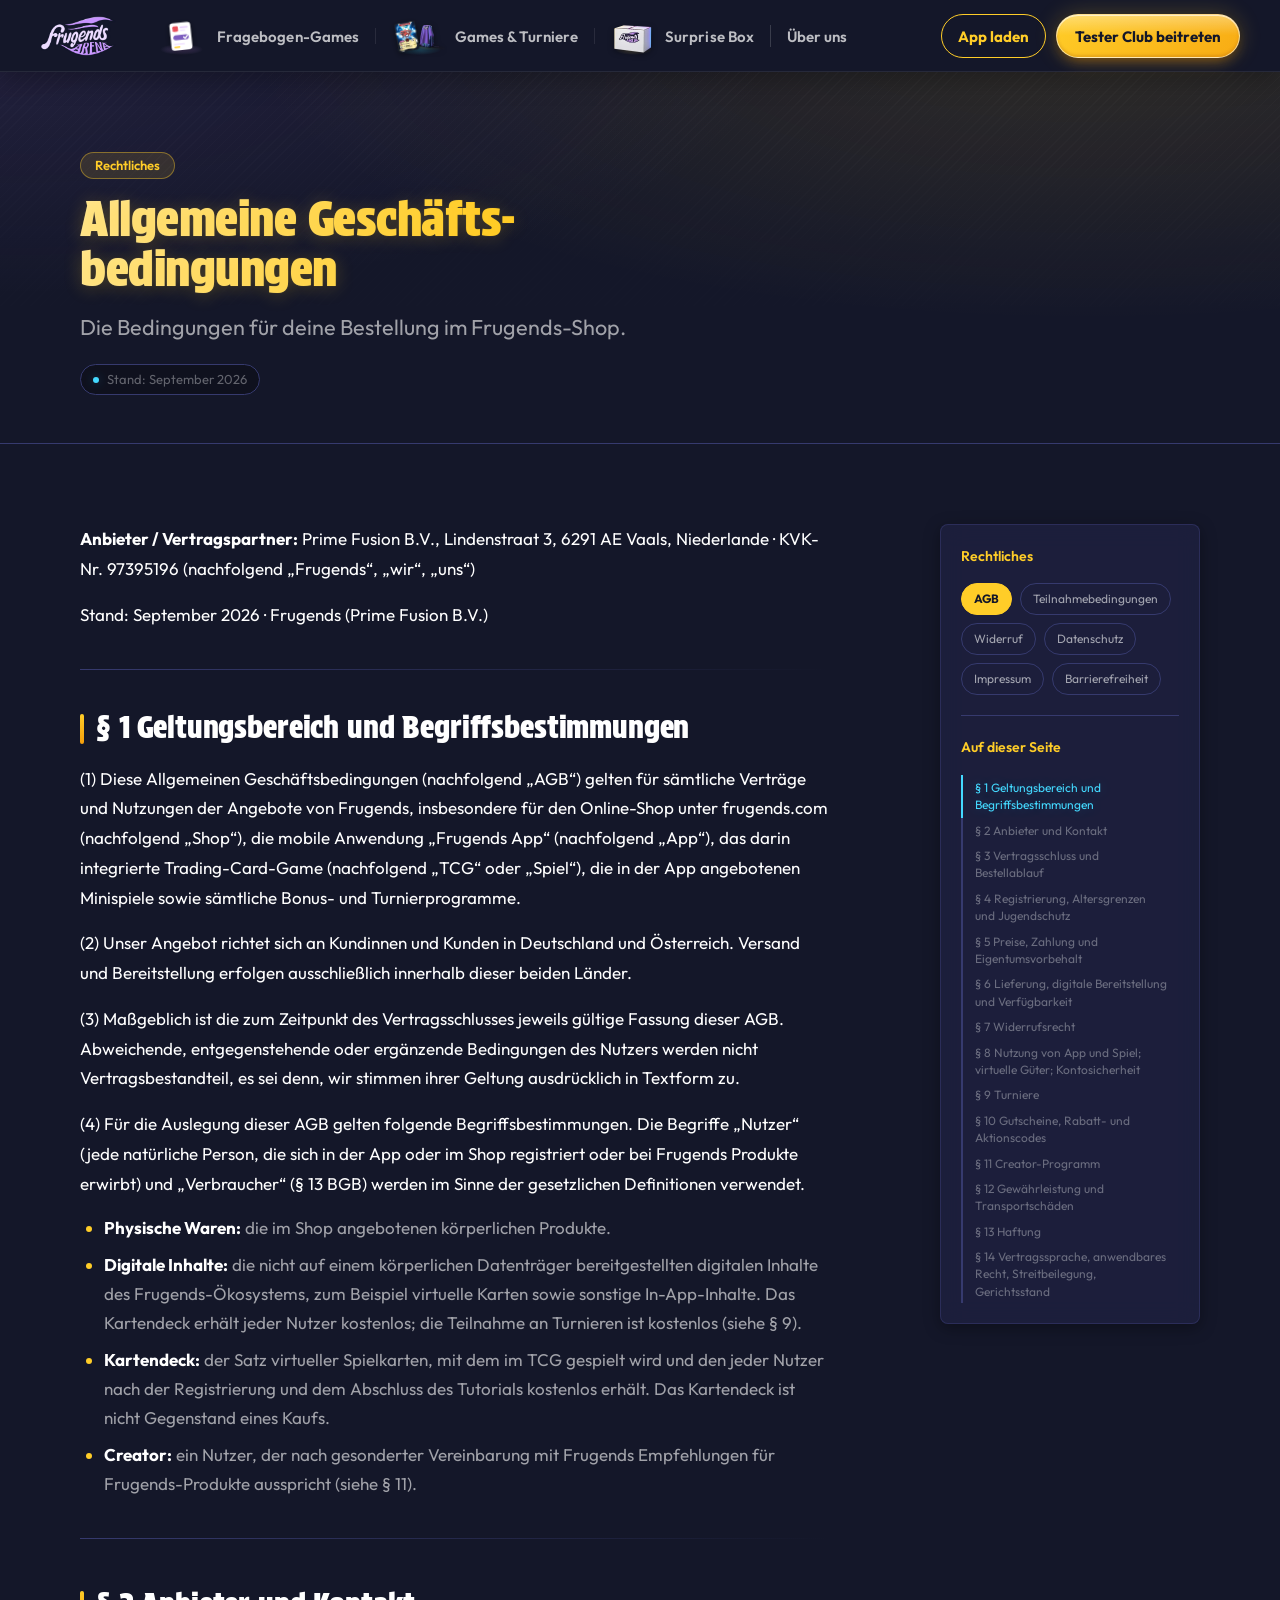
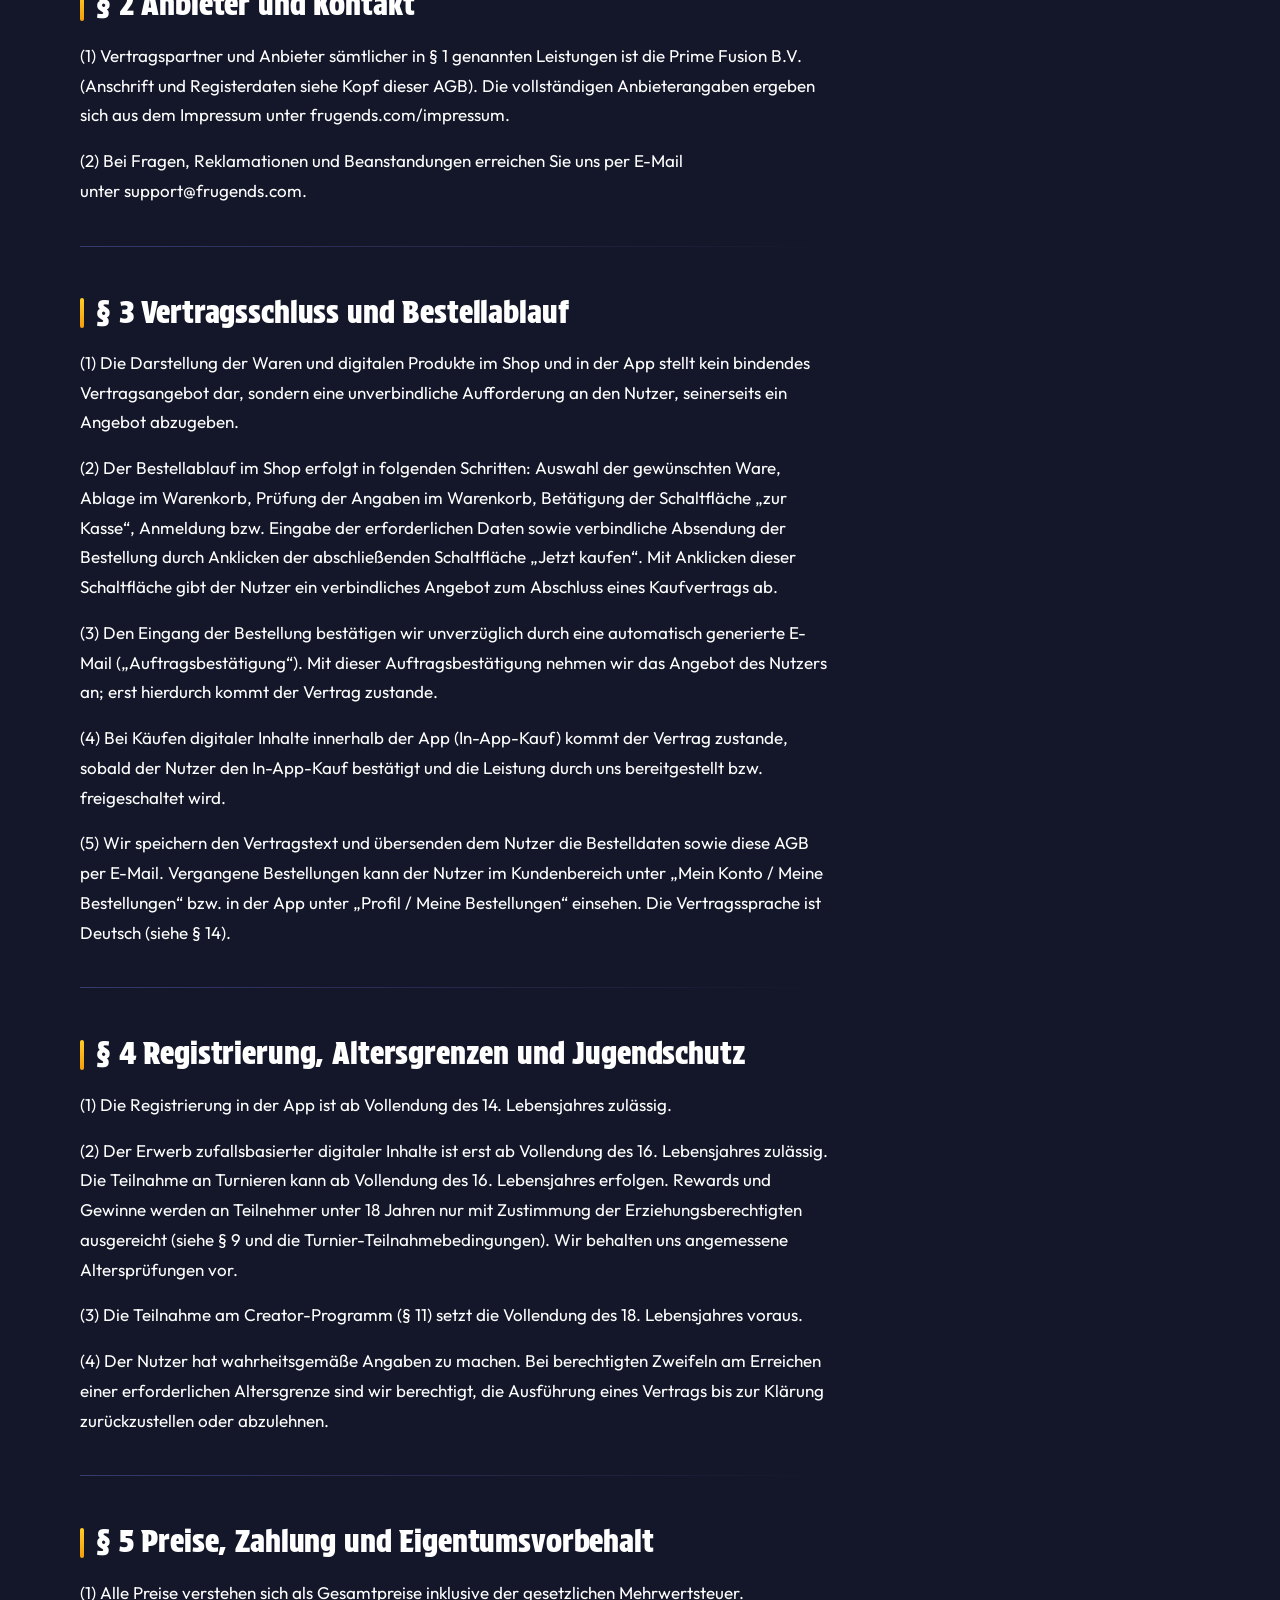
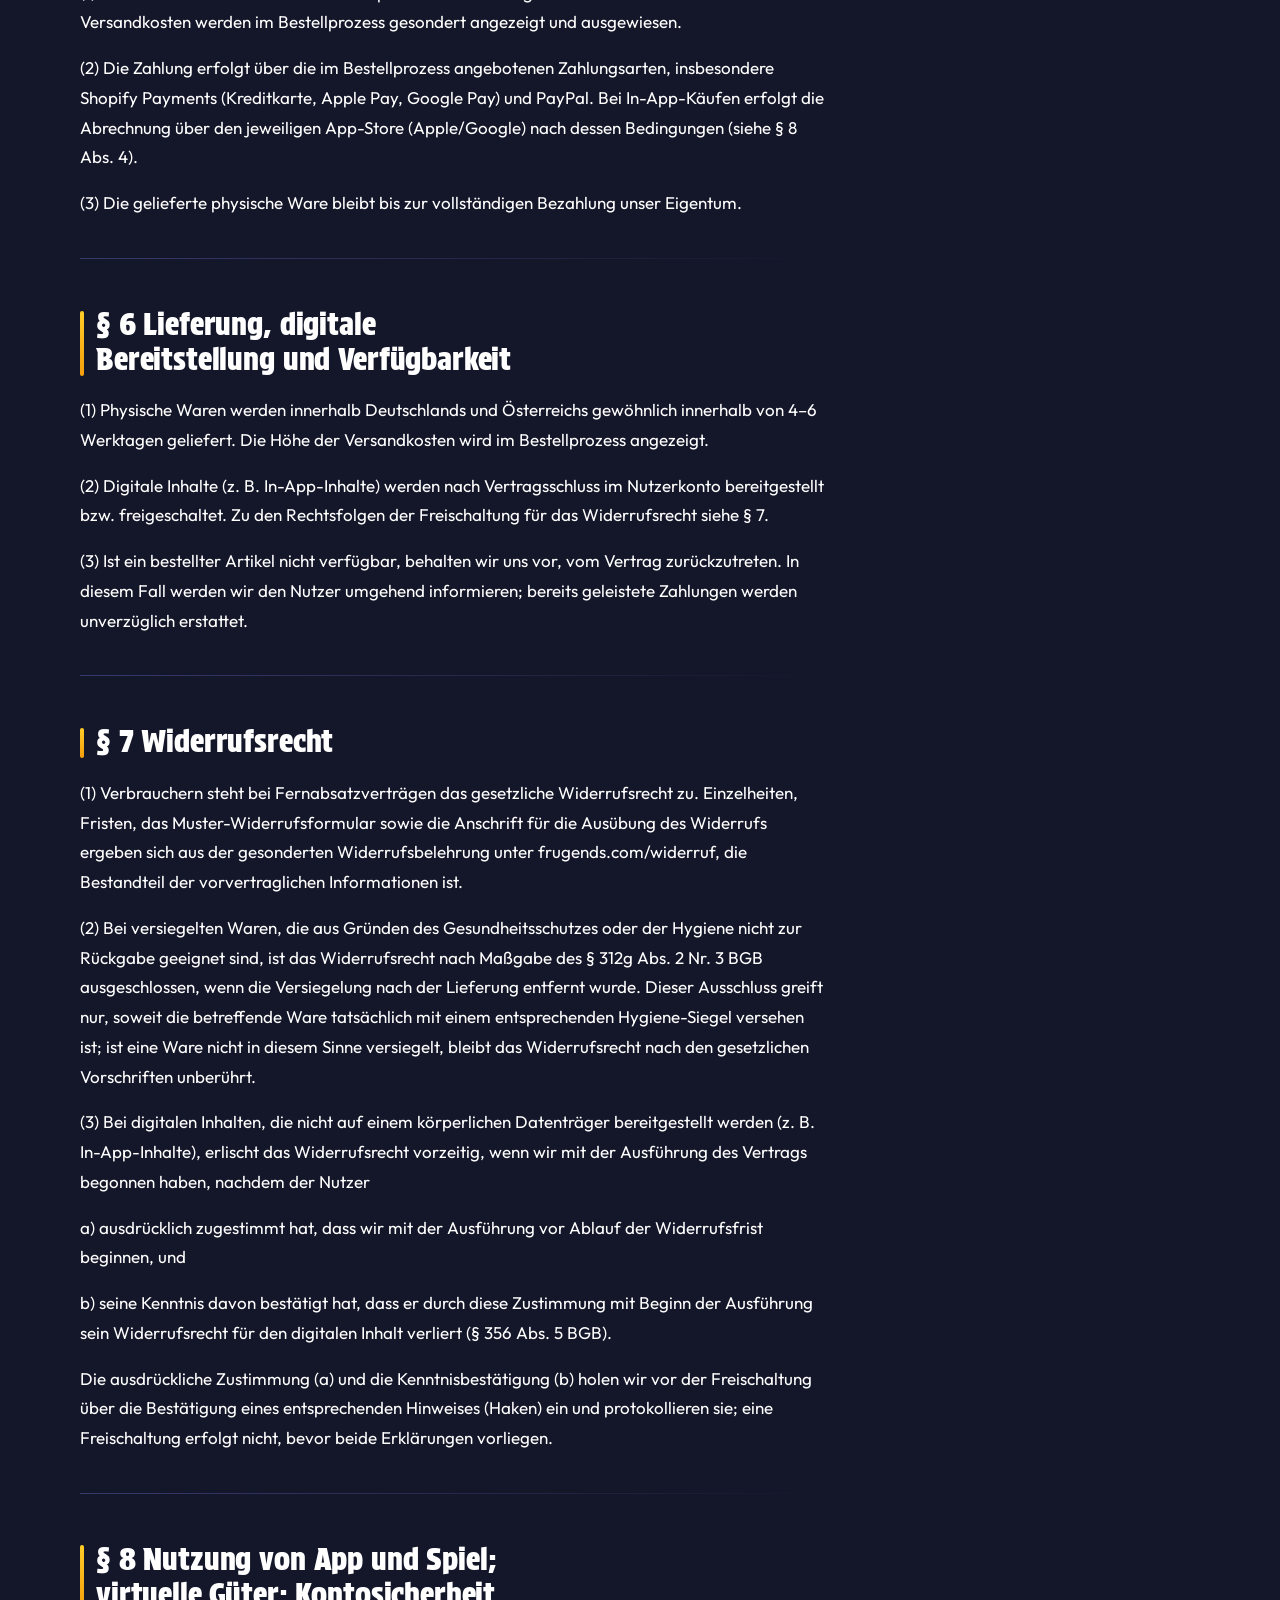
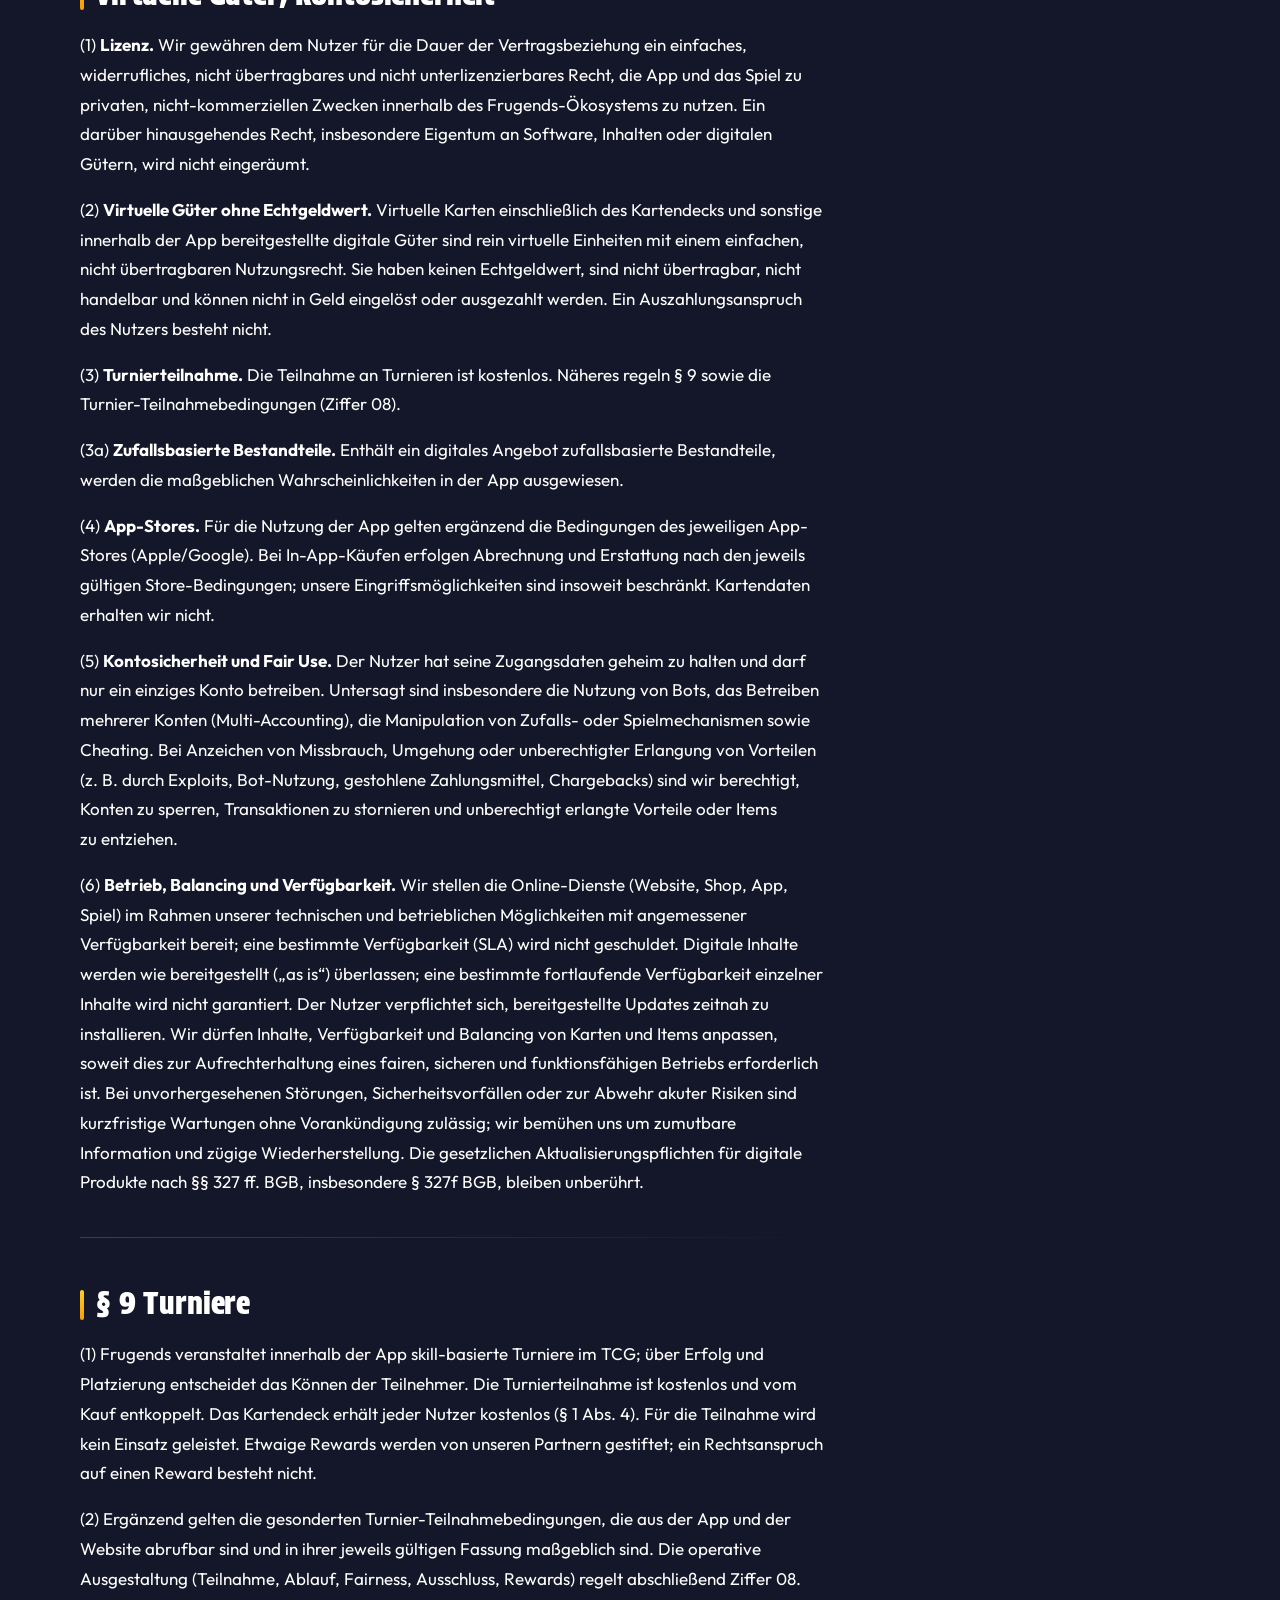
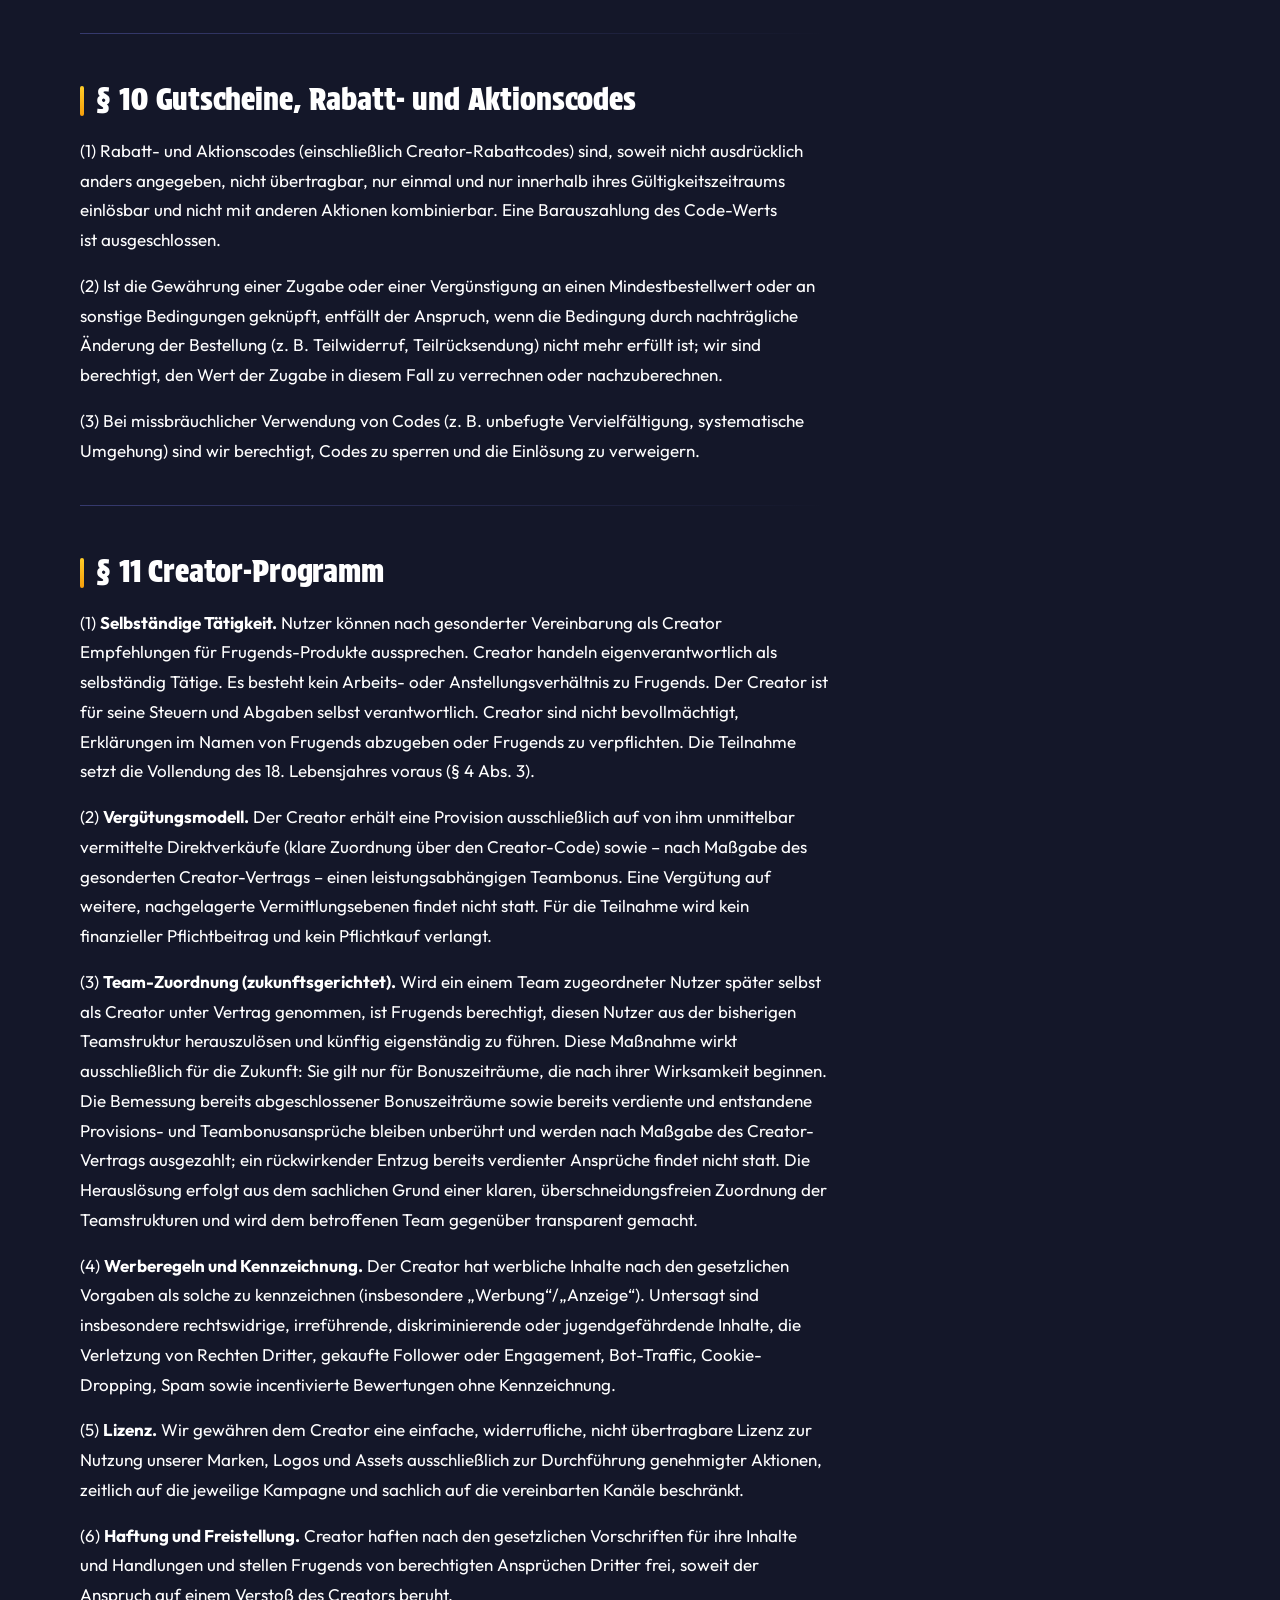
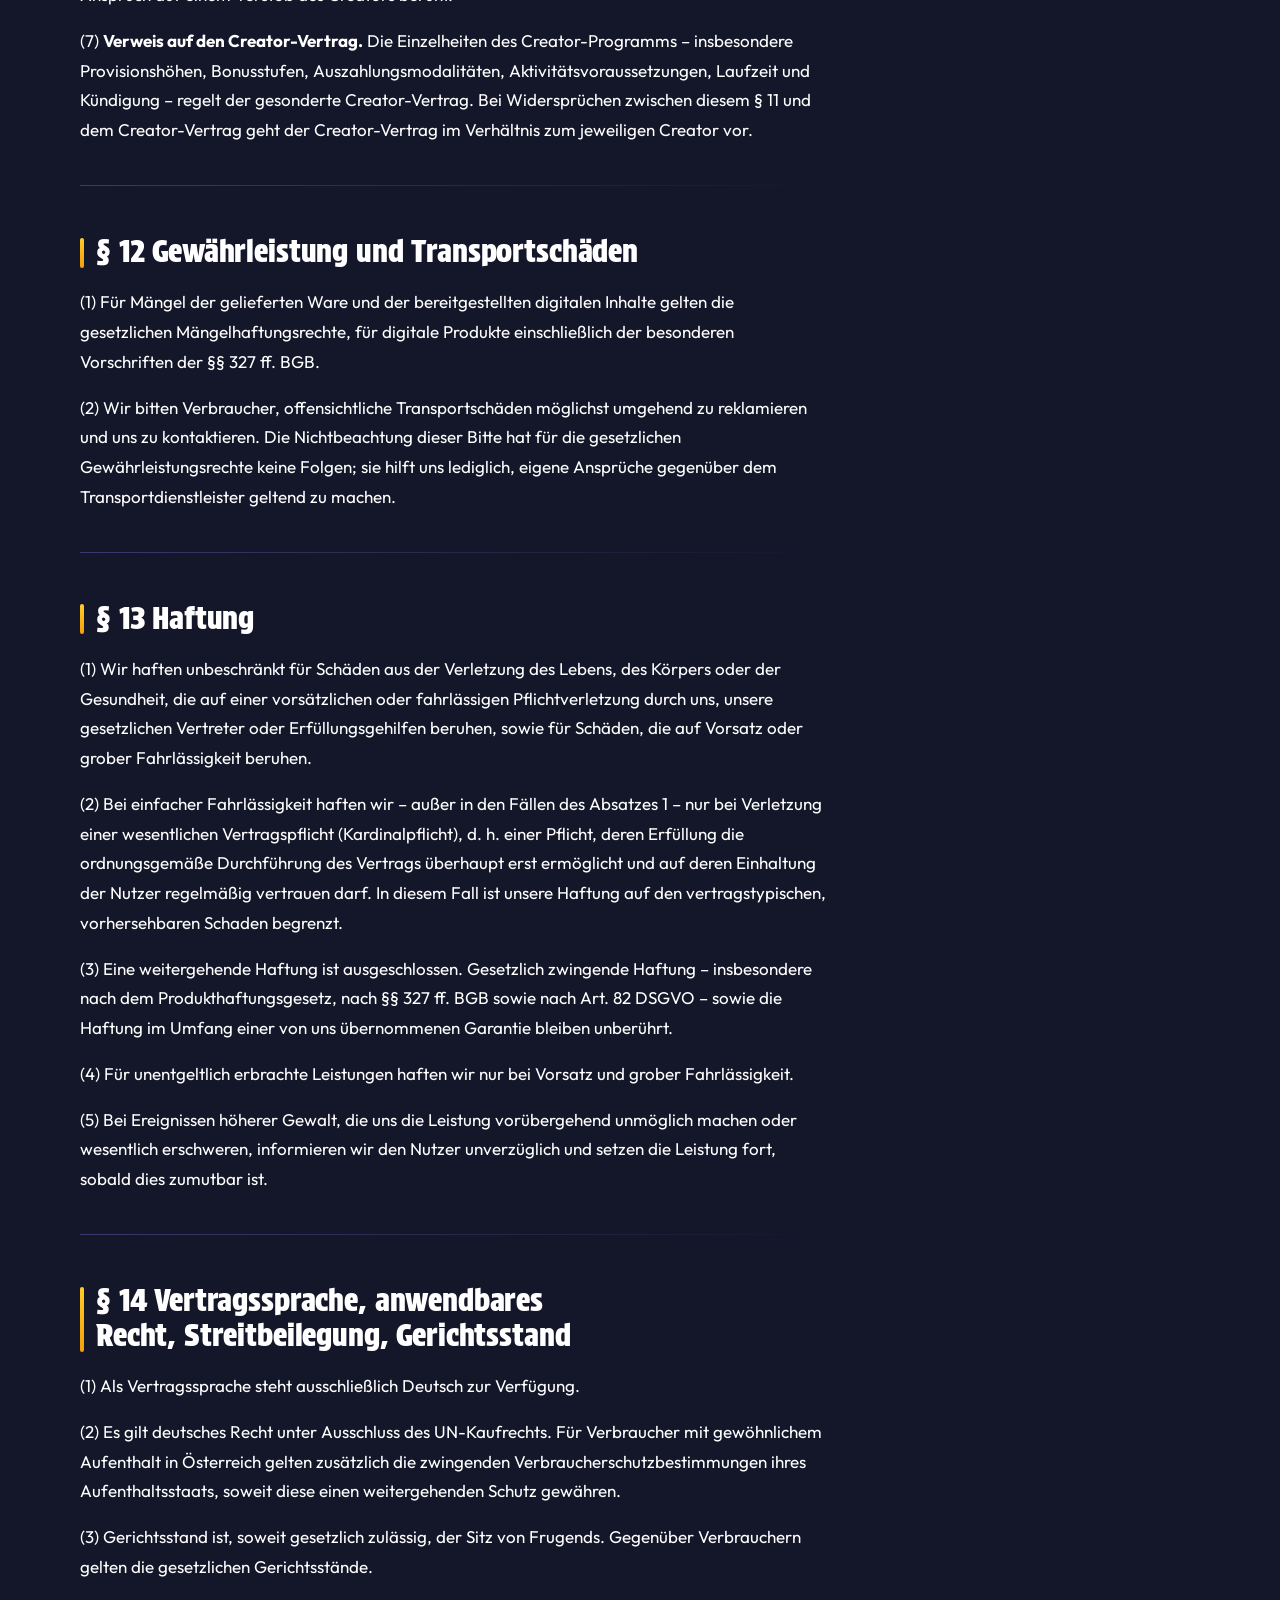
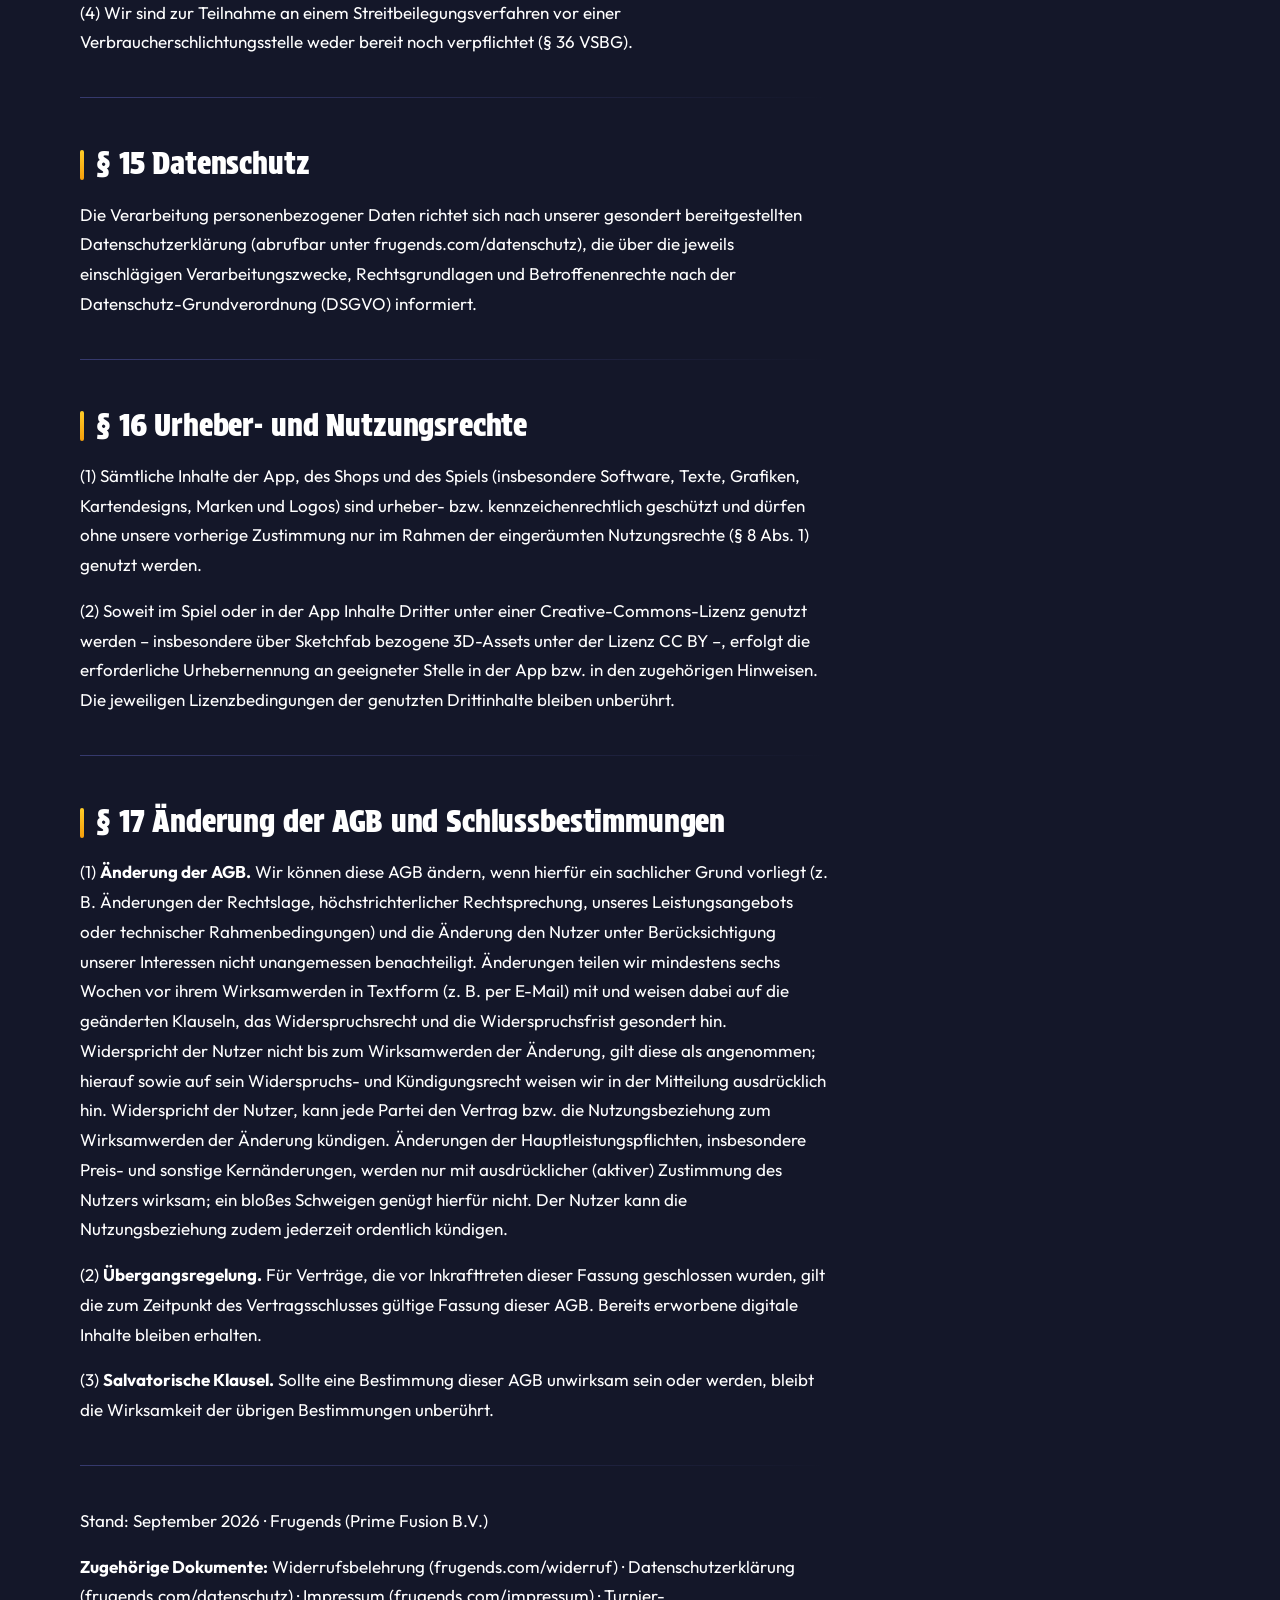
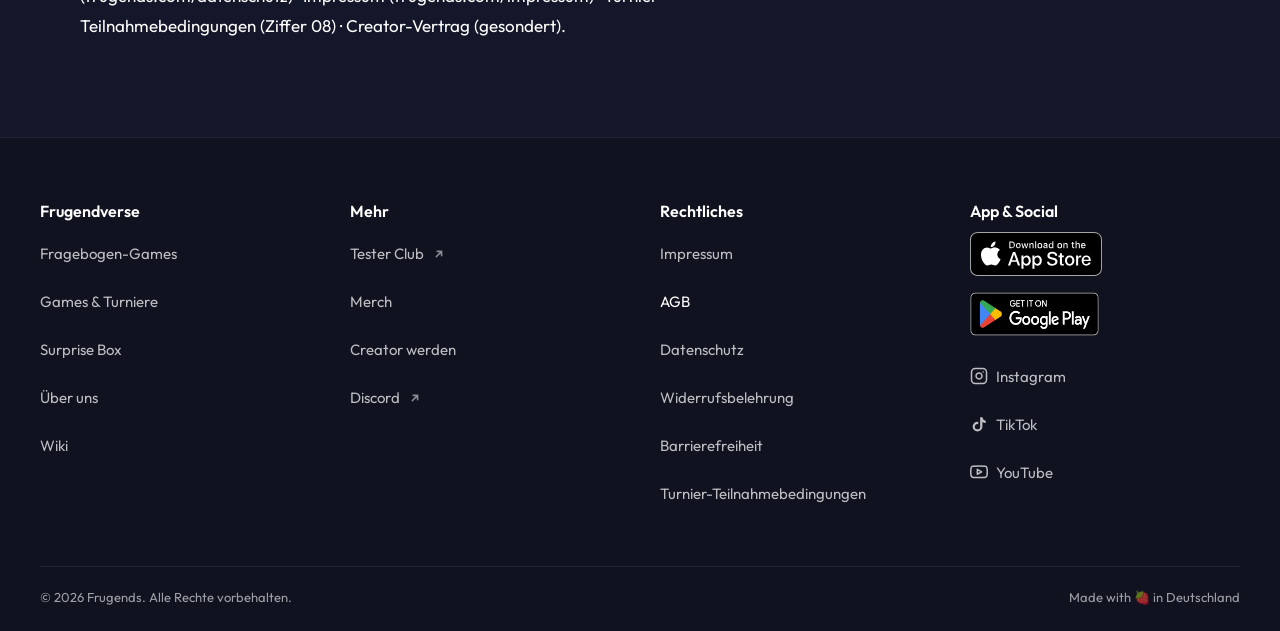
==== commit 5fed6947: "staging: Export HEAD@9a0a135 (2026-10-22 18:36)" ====
--- a/pages/agb/index.html
+++ b/pages/agb/index.html
@@ -23,11 +23,11 @@
     <link rel="preconnect" href="https://fonts.gstatic.com" crossorigin>
     <link href="https://fonts.googleapis.com/css2?family=Protest+Strike&family=Outfit:wght@400;500;600;700;800&family=JetBrains+Mono:wght@400;500;700&display=swap" rel="stylesheet">
 
-    <link href="../../assets/tokens.css?v=mvjvdqkf" rel="stylesheet" type="text/css" media="all" />
-    <link href="../../assets/base.css?v=mvjvdqkf" rel="stylesheet" type="text/css" media="all" />
-    <link href="../../assets/components.css?v=mvjvdqkf" rel="stylesheet" type="text/css" media="all" />
-    <link href="../../assets/fg-design.css?v=mvjvdqkf" rel="stylesheet" type="text/css" media="all" />
-    <link href="../../assets/fg-app-modal.css?v=mvjvdqkf" rel="stylesheet" type="text/css" media="all" />
+    <link href="../../assets/tokens.css?v=mvjvudju" rel="stylesheet" type="text/css" media="all" />
+    <link href="../../assets/base.css?v=mvjvudju" rel="stylesheet" type="text/css" media="all" />
+    <link href="../../assets/components.css?v=mvjvudju" rel="stylesheet" type="text/css" media="all" />
+    <link href="../../assets/fg-design.css?v=mvjvudju" rel="stylesheet" type="text/css" media="all" />
+    <link href="../../assets/fg-app-modal.css?v=mvjvudju" rel="stylesheet" type="text/css" media="all" />
 
     <style>
       /* Shopify wickelt jede Section in einen Wrapper-DIV. Die Shell
@@ -163,9 +163,8 @@
       <a class="fg-pille fg-pille--linie fg-kopf__app fg-kopf__app--linie" href="../../pages/turniere/"
          data-fg-app="header" data-store-ios="https://apps.apple.com/de/app/frugends/id6749146042?ct=hp-header" data-store-android="https://play.google.com/store/apps/details?id=com.frugends.mobile&amp;referrer=utm_source%3Dfrugends.com%26utm_medium%3Dreferral%26utm_campaign%3Dwebsite%26utm_content%3Dheader"
          aria-haspopup="dialog">App laden</a>
-      <a class="fg-pille fg-pille--kopf fg-kopf__tc" href="https://testerclub.frugends.com/?utm_source=frugends.com&utm_medium=referral&utm_campaign=website&utm_content=header" target="_blank" rel="noopener">
-Tester Club beitreten        <span class="fg-kopf__alter">ab 18</span>
-        <span class="fg-sr">(neuer Tab)</span>
+      <a class="fg-pille fg-pille--glanz fg-kopf__tc" href="https://testerclub.frugends.com/?utm_source=frugends.com&utm_medium=referral&utm_campaign=website&utm_content=header" target="_blank" rel="noopener">
+Tester Club beitreten        <span class="fg-sr">(neuer Tab)</span>
       </a>
       <a class="fg-pille fg-kopf__app fg-kopf__app--handy" href="../../pages/turniere/"
          data-fg-app="header" data-store-ios="https://apps.apple.com/de/app/frugends/id6749146042?ct=hp-header" data-store-android="https://play.google.com/store/apps/details?id=com.frugends.mobile&amp;referrer=utm_source%3Dfrugends.com%26utm_medium%3Dreferral%26utm_campaign%3Dwebsite%26utm_content%3Dheader"
@@ -181,19 +180,13 @@
   </div>
 </header>
 
-<div class="fg-menue" id="fg-menue" data-fg-menue role="dialog" aria-modal="true" aria-labelledby="fg-menue-titel" hidden>
-  <div class="fg-menue__leiste">
-    <h2 class="fg-sr" id="fg-menue-titel">Menü</h2>
-    <button type="button" class="fg-menue__zu" data-fg-menue-zu aria-label="Menü schließen">
-      <span class="fg-kopf__burger-linie" aria-hidden="true"></span>
-      <span class="fg-kopf__burger-linie" aria-hidden="true"></span>
-    </button>
-  </div>
-  <div class="fg-menue__flaeche">
-  <nav class="fg-menue__innen" aria-label="Wege und Seiten">
+<div class="fg-menue" id="fg-menue" data-fg-menue hidden>
+  <div class="fg-menue__dimmer" data-fg-menue-dimmer aria-hidden="true"></div>
+  <nav class="fg-menue__tafel" aria-label="Menü">
+  <div class="fg-menue__innen">
 
     <ul class="fg-menue__wege" role="list">
-          <li >
+          <li class="fg-menue__stufe" style="--i: 0" >
             <a class="fg-menue__weg fg-weg--produkt" data-fg-mini href="../../pages/fragebogen-games/">
               <span class="fg-menue__bild">
 <span class="fg-mini fg-mini--fragebogen" aria-hidden="true">
@@ -208,7 +201,7 @@
               </span>
             </a>
           </li>
-          <li >
+          <li class="fg-menue__stufe" style="--i: 1" >
             <a class="fg-menue__weg fg-weg--arena" data-fg-mini href="../../pages/turniere/">
               <span class="fg-menue__bild">
 <span class="fg-mini fg-mini--turniere" aria-hidden="true">
@@ -223,7 +216,7 @@
               </span>
             </a>
           </li>
-          <li >
+          <li class="fg-menue__stufe" style="--i: 2" >
             <a class="fg-menue__weg fg-weg--senke" data-fg-mini href="../../pages/surprise-box/">
               <span class="fg-menue__bild">
 <span class="fg-mini fg-mini--surprise" aria-hidden="true">
@@ -239,7 +232,7 @@
           </li>
     </ul>
 
-    <ul class="fg-menue__links" role="list">
+    <ul class="fg-menue__links fg-menue__stufe" style="--i: 3" role="list">
           <li >
             <a class="fg-menue__link" href="../../pages/uber-uns/"
 >
@@ -264,18 +257,17 @@
           </li>
     </ul>
 
-    <div class="fg-menue__aufrufe">
-      <a class="fg-pille fg-pille--gross" href="../../pages/turniere/"
+    <div class="fg-menue__aufrufe fg-menue__stufe" style="--i: 4">
+      <a class="fg-pille fg-pille--gross fg-pille--glanz" href="https://testerclub.frugends.com/?utm_source=frugends.com&utm_medium=referral&utm_campaign=website&utm_content=menu" target="_blank" rel="noopener">
+Tester Club beitreten        <span class="fg-sr">(neuer Tab)</span>
+      </a>
+      <a class="fg-pille fg-pille--gross fg-pille--linie" href="../../pages/turniere/"
          data-fg-app="menu" data-store-ios="https://apps.apple.com/de/app/frugends/id6749146042?ct=hp-menu" data-store-android="https://play.google.com/store/apps/details?id=com.frugends.mobile&amp;referrer=utm_source%3Dfrugends.com%26utm_medium%3Dreferral%26utm_campaign%3Dwebsite%26utm_content%3Dmenu"
          aria-haspopup="dialog">App laden</a>
-      <a class="fg-pille fg-pille--gross fg-pille--linie" href="https://testerclub.frugends.com/?utm_source=frugends.com&utm_medium=referral&utm_campaign=website&utm_content=menu" target="_blank" rel="noopener">
-Tester Club beitreten        <span class="fg-menue__alter">ab 18</span>
-        <span class="fg-sr">(neuer Tab)</span>
-      </a>
     </div>
 
+  </div>
   </nav>
-  </div>
 </div>
 
 
@@ -289,10 +281,10 @@
 
     <main id="main">
       <div id="shopify-section-template--local__main" class="shopify-section">
-<link href="../../assets/scroll-cinema.css?v=mvjvdqkf" rel="stylesheet" type="text/css" media="all" />
-<link href="../../assets/page-legal.css?v=mvjvdqkf" rel="stylesheet" type="text/css" media="all" />
-<script defer src="../../assets/scroll-cinema.js?v=mvjvdqkf"></script>
-<script defer src="../../assets/legal-toc.js?v=mvjvdqkf"></script>
+<link href="../../assets/scroll-cinema.css?v=mvjvudju" rel="stylesheet" type="text/css" media="all" />
+<link href="../../assets/page-legal.css?v=mvjvudju" rel="stylesheet" type="text/css" media="all" />
+<script defer src="../../assets/scroll-cinema.js?v=mvjvudju"></script>
+<script defer src="../../assets/legal-toc.js?v=mvjvudju"></script>
 
     <!-- ═══ PAGE MASTHEAD ═══ -->
     <section class="legal-hero" aria-labelledby="legal-title">
@@ -642,8 +634,8 @@
 </div>
     
 
-    <script src="../../assets/main.js?v=mvjvdqkf" defer></script>
-    <script src="../../assets/fg-nav.js?v=mvjvdqkf" defer></script>
+    <script src="../../assets/main.js?v=mvjvudju" defer></script>
+    <script src="../../assets/fg-nav.js?v=mvjvudju" defer></script>
 
     
       <script>
--- a/assets/tokens.css
+++ b/assets/tokens.css
@@ -92,8 +92,8 @@
   --shadow-cyan: 0 0 24px var(--cyan-24);
 
   /* ─── Layout tokens ─── */
-  --chrome-height-desktop: 64px;
-  --chrome-height-mobile:  56px;
+  --chrome-height-desktop: 72px;   /* Atlas 9 (Chris 2026-10-22): Kopf etwas höher, Knöpfe gleich groß (64 → 72) */
+  --chrome-height-mobile:  64px;   /* Atlas 9 (Chris 2026-10-22): 56 → 64, Luft über und unter den Knöpfen */
   --container-max:         1200px;
   --container-pad:         clamp(16px, 4vw, 40px);
 
--- a/assets/fg-design.css
+++ b/assets/fg-design.css
@@ -662,7 +662,7 @@
   to   { transform: translateX(calc(-100% * 15 / 16)); }
 }
 
-/* Rechts: Pille + Menü-Knopf */
+/* Rechts: Pillen + Menü-Knopf */
 .fg-kopf__rechts {
   flex: none;
   display: flex;
@@ -678,7 +678,6 @@
 .fg-kopf__app--linie,
 .fg-kopf__tc { display: none; }
 .fg-kopf__app--linie { padding: 0 16px; }
-.fg-kopf__alter { font-weight: 600; font-size: 12px; opacity: 0.72; }
 @media (min-width: 600px) {
   .fg-kopf__rechts { gap: 10px; }
   .fg-kopf__app--handy { display: none; }
@@ -686,14 +685,16 @@
   .fg-kopf__tc { display: inline-flex; }
 }
 
-/* Haupt-Aufruf im Kopf mit Tiefe: Glanzkante oben, weicher Schatten unten, Licht von oben. Ruhiger Impuls: alle
-   7,2 s wischt ein Glanz einmal über die Pille (nur transform/opacity, Pseudo hinter der Schrift). Zeigen hebt leicht
-   an, Drücken gibt nach. Reduzierte Bewegung: kein Glanz-Wisch. Basis .fg-pille bleibt unverändert. */
-.fg-pille--kopf {
+/* Haupt-Aufruf mit Tiefe (.fg-pille--glanz; Kopf ab 600 px und Handy-Menü): Glanzkante oben, weicher Schatten
+   unten, Licht von oben. Ruhiger Impuls: alle 7,2 s wischt ein Glanz einmal über die Pille (nur transform/opacity,
+   Pseudo hinter der Schrift); im Menü kommt der erste Wisch kurz nach dem Öffnen. Zeigen hebt leicht an, Drücken gibt
+   nach. Reduzierte Bewegung: kein Glanz-Wisch. Basis .fg-pille bleibt unverändert (Bolt 6 als --kopf, Atlas 9:
+   umbenannt, weil das Menü denselben Haupt-Aufruf trägt). */
+.fg-kopf__tc { padding: 0 18px; }
+.fg-pille--glanz {
   position: relative;
   isolation: isolate;
   overflow: hidden;
-  padding: 0 18px;
   border-color: color-mix(in srgb, #fff 50%, transparent);
   background:
     linear-gradient(180deg, rgba(255, 255, 255, 0.34) 0%, rgba(255, 255, 255, 0) 48%),
@@ -706,7 +707,7 @@
     0 0 22px var(--gold-24);
   transition: transform 260ms var(--motion-feder-objekt);
 }
-.fg-pille--kopf::after {
+.fg-pille--glanz::after {
   content: '';
   position: absolute;
   top: -30%;
@@ -720,7 +721,9 @@
   pointer-events: none;
 }
 @media (prefers-reduced-motion: no-preference) {
-  .fg-pille--kopf::after { animation: fg-pille-glanz 7.2s var(--motion-ease-move) 2.4s infinite; }
+  .fg-pille--glanz::after { animation: fg-pille-glanz 7.2s var(--motion-ease-move) 2.4s infinite; }
+  /* Menü: Die Tafel ist zu display:none, beim Öffnen startet die Animation neu → erster Wisch, wenn die Tafel steht */
+  .fg-menue .fg-pille--glanz::after { animation-delay: 560ms; }
 }
 @keyframes fg-pille-glanz {
   0%        { opacity: 0; transform: translateX(-130%) skewX(-18deg); }
@@ -729,13 +732,14 @@
   14%, 100% { opacity: 0; transform: translateX(300%) skewX(-18deg); }
 }
 @media (hover: hover) and (pointer: fine) {
-  .fg-pille--kopf:hover { transform: translateY(-2px); }
-}
-.fg-pille--kopf:active { transform: translateY(0) scale(0.97); transition-duration: 90ms; }
-
-/* Menü-Knopf und Schließen-Knopf der Tafel: gleiche Form, gleiche Stelle (48 × 48) */
-.fg-kopf__burger,
-.fg-menue__zu {
+  .fg-pille--glanz:hover { transform: translateY(-2px); }
+}
+.fg-pille--glanz:active { transform: translateY(0) scale(0.97); transition-duration: 90ms; }
+
+/* Menü-Knopf (48 × 48): ein Knopf für Öffnen und Schließen, bleibt an seinem Platz. Die zwei Linien morphen in zwei
+   Takten zum X (erst zusammen, dann drehen) und zurück; offen liegt ein leises Feld dahinter. Drücken gibt nach.
+   .ist-benutzt (fg-nav.js) erst nach dem ersten Tipp, damit beim Laden nichts läuft. */
+.fg-kopf__burger {
   position: relative;
   display: inline-grid;
   place-items: center;
@@ -749,7 +753,10 @@
   color: var(--text-primary);
   cursor: pointer;
   -webkit-tap-highlight-color: transparent;
-}
+  transition: background-color var(--motion-dur-base) var(--motion-ease-out), transform 260ms var(--motion-feder-objekt);
+}
+.fg-kopf__burger[aria-expanded="true"] { background: color-mix(in srgb, var(--text-primary) 9%, transparent); }
+.fg-kopf__burger:active { transform: scale(0.9); transition-duration: 90ms; }
 .fg-kopf__burger-linie {
   grid-area: 1 / 1;
   display: block;
@@ -757,17 +764,21 @@
   height: 2px;
   border-radius: 2px;
   background: currentColor;
-  transition: transform var(--motion-dur-base) var(--motion-ease-move);
 }
 .fg-kopf__burger-linie:first-child { transform: translateY(-4px); }
 .fg-kopf__burger-linie:last-child  { transform: translateY(4px); }
-.fg-kopf__burger[aria-expanded="true"] .fg-kopf__burger-linie:first-child,
-.fg-menue__zu .fg-kopf__burger-linie:first-child { transform: rotate(45deg); }
-.fg-kopf__burger[aria-expanded="true"] .fg-kopf__burger-linie:last-child,
-.fg-menue__zu .fg-kopf__burger-linie:last-child  { transform: rotate(-45deg); }
-/* Offen: Der Schließen-Knopf im Dialog steht an der Stelle des Menü-Knopfs */
-html.fg-menue-offen .fg-kopf__burger { visibility: hidden; }
-.fg-menue__zu:focus-visible { outline: 2px solid var(--text-primary); outline-offset: 2px; }
+@media (prefers-reduced-motion: no-preference) {
+  .fg-kopf__burger.ist-benutzt .fg-kopf__burger-linie:first-child { animation: fg-burger-oben-zu var(--motion-dur-exit) var(--motion-ease-move) both; }
+  .fg-kopf__burger.ist-benutzt .fg-kopf__burger-linie:last-child  { animation: fg-burger-unten-zu var(--motion-dur-exit) var(--motion-ease-move) both; }
+  .fg-kopf__burger[aria-expanded="true"] .fg-kopf__burger-linie:first-child { animation: fg-burger-oben-auf 340ms var(--motion-ease-out) both; }
+  .fg-kopf__burger[aria-expanded="true"] .fg-kopf__burger-linie:last-child  { animation: fg-burger-unten-auf 340ms var(--motion-ease-out) both; }
+}
+.fg-kopf__burger[aria-expanded="true"] .fg-kopf__burger-linie:first-child { transform: rotate(45deg); }
+.fg-kopf__burger[aria-expanded="true"] .fg-kopf__burger-linie:last-child  { transform: rotate(-45deg); }
+@keyframes fg-burger-oben-auf  { 0% { transform: translateY(-4px); } 42% { transform: none; } 82% { transform: rotate(50deg); } 100% { transform: rotate(45deg); } }
+@keyframes fg-burger-unten-auf { 0% { transform: translateY(4px); }  42% { transform: none; } 82% { transform: rotate(-50deg); } 100% { transform: rotate(-45deg); } }
+@keyframes fg-burger-oben-zu   { 0% { transform: rotate(45deg); }  50% { transform: none; } 100% { transform: translateY(-4px); } }
+@keyframes fg-burger-unten-zu  { 0% { transform: rotate(-45deg); } 50% { transform: none; } 100% { transform: translateY(4px); } }
 
 @media (max-width: 359px) {
   .fg-kopf__bar { gap: var(--space-2); }
@@ -794,98 +805,142 @@
   .fg-kopf__weg .fg-mini { display: none; }
 }
 
-/* ─── MENÜ (Handy, < 1000 px) ──────────────────────────────────────────────
-   Modaler Dialog über der ganzen Höhe: oben eine durchsichtige Leiste in Kopfhöhe mit dem Schließen-Knopf (Logo und
-   „App laden“ des Kopfs scheinen durch und bleiben klickbar), darunter eine kompakte Liste: die drei Wege als
-   Zeilen (Mini-Visual, Titel, „Du bist hier“), die Seiten als Textlinks in einer Reihe, unten die zwei Aufrufe.
-   fg-nav.js: Dialog, Fokusfalle, ESC, Zurück, Seite dahinter steht still. */
+/* ─── MENÜ (Handy und Tablet, < 1000 px) ─────────────────────────────────────
+   Atlas 9 („nav3“). Der Kopf bleibt stehen und liegt oben; die Tafel wächst unter seiner Unterkante heraus
+   (clip-path, Kurve „sheet“, 460 ms), die Seite dahinter dimmt und wird leicht unscharf. Zeilen laufen gestaffelt
+   ein (50 ms), die drei Mini-Visuals spielen nacheinander. Schließen ist kürzer (180 ms, ease-in) und ohne Staffel.
+   Ab 600 px hängt die Tafel rechts unter dem Menü-Knopf (420 px breit). Nur transform, opacity und clip-path.
+   fg-nav.js: Klassen .ist-offen (Zustand), html.fg-menue-offen (Scroll-Sperre), html.fg-menue-sichtbar (Kopf liegt
+   über Tafel und Dimmer, bis die Tafel ganz zu ist), inert für den Rest der Seite, Fokus, ESC, Zurück, Haptik. */
 .fg-menue {
   position: fixed;
-  inset: 0 0 auto;
-  z-index: calc(var(--z-overlay) + 15);
-  display: flex;
-  flex-direction: column;
-  height: 100vh;
-  height: 100dvh;
+  inset: 0;
+  z-index: calc(var(--z-overlay) + 12);
   pointer-events: none;
   font-family: var(--font-body);
-  /* Tafel fährt von oben herein */
-  transform: translateY(-100%);
-  transition: transform var(--motion-dur-exit) var(--motion-ease-in);
-}
-.fg-menue__leiste {
+}
+.fg-menue[hidden] { display: none; }
+html.fg-menue-sichtbar .site-header.fg-kopf { z-index: calc(var(--z-overlay) + 14); }
+/* Scroll-Sperre ohne Seitensprung. NUR am body: dessen overflow wandert an den Viewport, der Kopf klebt weiter am
+   Viewport. Grafikfehler vorher (Atlas 9 gemessen, 390 × 664, gescrollt 900 px): overflow:hidden auch am <html> hält
+   das body-overflow (base.css overflow-x: hidden) beim body fest → body wird eigener Scroll-Container → der klebende
+   Kopf springt auf −900 px, oben fehlten Logo und App laden. Der Platz der Bildlaufleiste bleibt reserviert. */
+html.fg-menue-offen { scrollbar-gutter: stable; }
+html.fg-menue-offen body { overflow: hidden; }
+
+.fg-menue__dimmer {
+  position: absolute;
+  inset: 0;
+  background: color-mix(in srgb, #05060f 64%, transparent);
+  -webkit-backdrop-filter: blur(5px) saturate(0.8);
+  backdrop-filter: blur(5px) saturate(0.8);
+  opacity: 0;
+  transition: opacity var(--motion-dur-exit) var(--motion-ease-in);
+}
+.fg-menue.ist-offen .fg-menue__dimmer {
+  opacity: 1;
+  pointer-events: auto;
+  transition: opacity 300ms var(--motion-ease-out);
+}
+
+/* Tafel: deckend, unten rund, Tiefe über zwei Schatten; oben liegt der Schatten des Kopfs auf ihr.
+   clip-path zu = Unterkante oben (100 %), offen = unter dem Schatten (−100 px), seitlich Luft für den Schatten. */
+.fg-menue__tafel {
+  position: absolute;
+  top: var(--kopf-h);
+  left: 0;
+  right: 0;
   box-sizing: border-box;
-  flex: none;
-  display: flex;
-  align-items: center;
-  justify-content: flex-end;
-  width: 100%;
-  max-width: 1360px;
-  height: var(--kopf-h);
-  margin: 0 auto;
-  padding: 0 var(--container-pad);
-}
-.fg-menue__zu { pointer-events: auto; }
-.fg-menue__flaeche {
-  flex: 1;
-  min-height: 0;
+  max-height: calc(100% - var(--kopf-h));
   overflow-y: auto;
   overscroll-behavior: contain;
-  background: var(--bg-deep);
-  box-shadow: inset 0 1px 0 var(--kopf-linie);
+  background:
+    linear-gradient(180deg, color-mix(in srgb, #000 22%, transparent) 0, transparent 14px),
+    var(--bg-deep);
+  border-radius: 0 0 26px 26px;
+  box-shadow:
+    inset 0 -1px 0 color-mix(in srgb, var(--text-primary) 8%, transparent),
+    0 34px 64px -18px rgba(0, 0, 0, 0.75),
+    0 12px 26px -10px rgba(0, 0, 0, 0.5);
+  -webkit-clip-path: inset(0 -80px 100% -80px);
+  clip-path: inset(0 -80px 100% -80px);
+  opacity: 0;
+  /* Schließen: Rand zieht unter den Kopf zurück, dazu linear ausblenden (sonst wirkt der erste Teil wie Zögern,
+     weil die Kante erst durch den Schattenbereich läuft) */
+  transition: -webkit-clip-path var(--motion-dur-exit) var(--motion-ease-in), clip-path var(--motion-dur-exit) var(--motion-ease-in), opacity var(--motion-dur-exit) linear;
+}
+.fg-menue.ist-offen .fg-menue__tafel {
+  -webkit-clip-path: inset(0 -80px -100px -80px);
+  clip-path: inset(0 -80px -100px -80px);
   pointer-events: auto;
-}
-.fg-menue[hidden] { display: none; }
-.fg-menue.ist-offen {
-  transform: none;
-  transition: transform var(--motion-dur-slow) var(--motion-ease-sheet);
-}
-/* Wenn die Tafel offen ist, liegt der Kopf über allem (auch über Hero-Leisten) */
-html.fg-menue-offen,
-html.fg-menue-offen body { overflow: hidden; }
-html.fg-menue-offen .site-header.fg-kopf { z-index: calc(var(--z-overlay) + 10); }
+  opacity: 1;
+  transition: -webkit-clip-path 460ms var(--motion-ease-sheet), clip-path 460ms var(--motion-ease-sheet), opacity 140ms var(--motion-ease-out);
+}
 
 .fg-menue__innen {
   box-sizing: border-box;
-  display: flex;
-  flex-direction: column;
-  min-height: 100%;
   max-width: 560px;
   margin: 0 auto;
-  padding: var(--space-2) var(--container-pad) calc(var(--space-5) + env(safe-area-inset-bottom, 0px));
-}
-
-/* Die drei Wege: eine Zeile je Weg, getrennt durch Haarlinien, keine Karten */
+  padding: var(--space-3) var(--container-pad) calc(var(--space-6) + env(safe-area-inset-bottom, 0px));
+}
+
+/* Die drei Wege: eine Zeile je Weg, keine Karten. Haarlinie zwischen den Zeilen beginnt bündig mit den Titeln. */
 .fg-menue__wege { margin: 0; padding: 0; list-style: none; }
-.fg-menue__wege > li + li { box-shadow: inset 0 1px 0 var(--kopf-linie); }
+.fg-menue__wege > li { position: relative; }
+.fg-menue__wege > li + li::before {
+  content: '';
+  position: absolute;
+  top: 0;
+  left: 72px;
+  right: 0;
+  height: 1px;
+  background: var(--kopf-linie);
+}
 .fg-menue__weg {
   position: relative;
   display: flex;
   align-items: center;
-  gap: 14px;
-  min-height: 64px;
-  padding: 0 4px;
-  color: color-mix(in srgb, var(--text-primary) 88%, transparent);
+  gap: 16px;
+  min-height: 72px;
+  margin: 0 -10px;
+  padding: 8px 10px;
+  border-radius: 18px;
+  color: color-mix(in srgb, var(--text-primary) 90%, transparent);
   text-decoration: none;
-  border-radius: 12px;
   -webkit-tap-highlight-color: transparent;
-}
-.fg-menue__weg:link, .fg-menue__weg:visited, .fg-menue__weg:hover, .fg-menue__weg:active { color: color-mix(in srgb, var(--text-primary) 88%, transparent); }
-.fg-menue__weg:active { background: color-mix(in srgb, var(--text-primary) 6%, transparent); }
-/* Bolt 6 (Coulson 3 J): jede Komposition sitzt mittig in derselben 56 × 56-Bildbox => alle Titel beginnen bündig.
-   Maßstab je Welt so, dass die Objekte gleich hoch wirken (≈ 32 px): Fragebogen 1,22 · Turniere 1,08 · Surprise 1,25 */
+  -webkit-touch-callout: none;
+  transition: transform 300ms var(--motion-feder-objekt), background-color var(--motion-dur-base) var(--motion-ease-out);
+}
+.fg-menue__weg:link, .fg-menue__weg:visited, .fg-menue__weg:hover, .fg-menue__weg:active { color: color-mix(in srgb, var(--text-primary) 90%, transparent); }
+/* Druck: die Zeile gibt nach, ein Feld in der Weltfarbe steht dahinter, das Visual spielt (fg-nav.js .spielt) */
+.fg-menue__wege .fg-menue__weg:active,
+.fg-menue__wege .fg-menue__weg.ist-gedrueckt {
+  transform: scale(0.975);
+  background: color-mix(in srgb, var(--akzent) 16%, transparent);
+  transition-duration: 90ms;
+}
+@media (hover: hover) and (pointer: fine) {
+  .fg-menue__weg:hover { background: color-mix(in srgb, var(--akzent) 9%, transparent); }
+}
+/* Bildbox 56 × 56 je Weg (Titel bündig): leise Mulde mit Licht in der Weltfarbe von unten */
 .fg-menue__bild {
   flex: none;
   display: grid;
   place-items: center;
   width: 56px;
   height: 56px;
+  border-radius: 16px;
+  background:
+    radial-gradient(75% 65% at 50% 82%, color-mix(in srgb, var(--akzent) 24%, transparent), transparent 75%),
+    color-mix(in srgb, var(--text-primary) 4%, transparent);
+  box-shadow:
+    inset 0 1px 0 color-mix(in srgb, var(--text-primary) 9%, transparent),
+    inset 0 0 0 1px color-mix(in srgb, var(--text-primary) 5%, transparent);
 }
 .fg-menue__weg .fg-mini { --m: 1.08px; }
 .fg-menue__weg .fg-mini--fragebogen { --m: 1.22px; }
 .fg-menue__weg .fg-mini--surprise { --m: 1.25px; }
-/* Titel und „Du bist hier“ in einer Zeile; reicht die Breite nicht (Handy < 400 px), rutscht der Hinweis unter den
-   Titel, der Titel bricht nie um */
+/* Titel und „Du bist hier“ in einer Zeile; reicht die Breite nicht (< 400 px), rutscht der Hinweis unter den Titel */
 .fg-menue__text {
   flex: 1;
   min-width: 0;
@@ -898,13 +953,16 @@
 .fg-menue__titel {
   white-space: nowrap;
   font-family: var(--font-display);
-  font-size: 1.3rem;
+  font-size: 1.375rem;
   line-height: 1.05;
-}
-/* Du bist hier: weiße Schrift, kurzer ruhender Strich in der Weltfarbe vor dem Hinweis (wie im Kopf) */
+  letter-spacing: 0.005em;
+}
+/* Du bist hier: weiße Schrift, Feld in der Weltfarbe, kurzer ruhender Strich vor dem Hinweis (wie im Kopf) */
 .fg-menue__weg[aria-current="page"],
 .fg-menue__weg[aria-current="page"]:link,
-.fg-menue__weg[aria-current="page"]:visited { color: var(--text-primary); }
+.fg-menue__weg[aria-current="page"]:visited { color: var(--text-primary); background: color-mix(in srgb, var(--akzent) 9%, transparent); }
+.fg-menue__wege > li:has(> [aria-current="page"])::before,
+.fg-menue__wege > li:has(> [aria-current="page"]) + li::before { opacity: 0; }
 .fg-menue__hier {
   display: inline-flex;
   align-items: center;
@@ -928,8 +986,8 @@
 .fg-menue__links {
   display: flex;
   flex-wrap: wrap;
-  column-gap: clamp(12px, 4vw, var(--space-5));
-  margin: var(--space-2) 0 0;
+  column-gap: clamp(14px, 5vw, 28px);
+  margin: var(--space-3) 0 0;
   padding: var(--space-1) 0 0;
   list-style: none;
   border-top: 1px solid var(--kopf-linie);
@@ -946,18 +1004,48 @@
   font-weight: 600;
   text-decoration: none;
   border-radius: var(--radius-sm);
+  -webkit-tap-highlight-color: transparent;
+  transition: transform 260ms var(--motion-feder-objekt), color var(--motion-dur-fast) var(--motion-ease-out);
 }
 .fg-menue__link:link, .fg-menue__link:visited { color: var(--kopf-dim); }
 .fg-menue__link:hover { color: var(--text-primary); }
+.fg-menue__link:active,
+.fg-menue__link.ist-gedrueckt { color: var(--text-primary); transform: scale(0.94); transition-duration: 90ms; }
 .fg-menue__link[aria-current="page"] { color: var(--text-primary); text-decoration: underline; text-decoration-thickness: 2px; text-underline-offset: 6px; }
 .fg-menue__link:focus-visible { outline: 2px solid var(--text-primary); outline-offset: 2px; }
 .fg-raus { width: 14px; height: 14px; flex: none; opacity: 0.7; }
 
-/* Die zwei Aufrufe unter den Links: App laden (Gold) und Tester Club beitreten (Linie, „ab 18“) */
-.fg-menue__aufrufe { display: grid; gap: var(--space-3); padding-top: var(--space-6); }
+/* Die zwei Aufrufe: Tester Club beitreten (Haupt-Aufruf, Gold mit Tiefe) und App laden (Linie) */
+.fg-menue__aufrufe { display: grid; gap: var(--space-3); padding-top: var(--space-5); }
 .fg-menue__aufrufe .fg-pille { width: 100%; }
-.fg-menue__alter { font-weight: 500; font-size: 13px; opacity: 0.85; }
-.fg-menue__aufrufe .fg-pille--linie { gap: 10px; }
+
+/* Ab 600 px: Tafel hängt rechts unter dem Menü-Knopf */
+@media (min-width: 600px) {
+  .fg-menue__tafel {
+    left: auto;
+    right: max(8px, calc(var(--container-pad) - 12px));
+    width: 420px;
+    border-radius: 0 0 22px 22px;
+    box-shadow:
+      inset 0 -1px 0 color-mix(in srgb, var(--text-primary) 8%, transparent),
+      inset 1px 0 0 color-mix(in srgb, var(--text-primary) 5%, transparent),
+      inset -1px 0 0 color-mix(in srgb, var(--text-primary) 5%, transparent),
+      0 34px 64px -18px rgba(0, 0, 0, 0.75),
+      0 12px 26px -10px rgba(0, 0, 0, 0.5);
+  }
+  .fg-menue__innen { padding-left: 22px; padding-right: 22px; }
+}
+
+/* Auftritt: eine Antwort aufs Öffnen, Zeilen kommen 50 ms versetzt von oben an (Schließen ohne Staffel) */
+@media (prefers-reduced-motion: no-preference) {
+  .fg-menue.ist-offen .fg-menue__stufe {
+    animation: fg-zeile-ein 340ms var(--motion-ease-out) both;
+    animation-delay: calc(30ms + var(--i, 0) * 50ms);
+  }
+}
+@keyframes fg-zeile-ein {
+  from { opacity: 0; transform: translateY(-14px); }
+}
 
 /* Store-Badges (Fuß) */
 .fg-menue__stores a,
@@ -971,16 +1059,6 @@
 .fg-fuss__badge:focus-visible { outline: 2px solid var(--text-primary); outline-offset: 3px; }
 .fg-badge-apple  { width: auto; height: 44px; }
 .fg-badge-google { width: auto; height: 64px; margin: -10px -9px; } /* Google-Badge trägt eigenen Rand */
-
-/* Auftritt der Zeilen: eine Antwort aufs Öffnen, kurz gestaffelt */
-@media (prefers-reduced-motion: no-preference) {
-  .fg-menue.ist-offen .fg-menue__wege > li { animation: fg-zeile-ein var(--motion-dur-slow) var(--motion-ease-out) both; }
-  .fg-menue.ist-offen .fg-menue__wege > li:nth-child(2) { animation-delay: 40ms; }
-  .fg-menue.ist-offen .fg-menue__wege > li:nth-child(3) { animation-delay: 80ms; }
-}
-@keyframes fg-zeile-ein {
-  from { opacity: 0; transform: translateY(calc(var(--motion-rise) * -1)); }
-}
 
 /* ─── FUSS ─────────────────────────────────────────────────────────────── */
 .fg-fuss {
@@ -1083,14 +1161,24 @@
 
 /* ─── Reduzierte Bewegung: alles steht, Zustände wechseln sofort ─── */
 @media (prefers-reduced-motion: reduce) {
-  .fg-menue,
-  .fg-menue.ist-offen { transform: none; transition: none; }
-  .fg-menue.ist-offen .fg-menue__wege > li { animation: none; }
+  .fg-menue__dimmer,
+  .fg-menue.ist-offen .fg-menue__dimmer,
+  .fg-menue__tafel,
+  .fg-menue.ist-offen .fg-menue__tafel { transition: none; }
+  .fg-menue.ist-offen .fg-menue__stufe { animation: none; }
   .fg-kopf__weg,
   .fg-kopf__weg::before,
-  .fg-kopf__burger-linie,
+  .fg-kopf__burger,
+  .fg-menue__weg,
+  .fg-menue__link,
   .fg-pille,
+  .fg-mini,
   .fg-mini::before { transition: none; }
+  .fg-kopf__burger:active,
+  .fg-menue__weg:active,
+  .fg-menue__link:active,
+  .fg-menue__weg.ist-gedrueckt,
+  .fg-menue__link.ist-gedrueckt { transform: none; }
   .fg-mini__teil,
   .fg-szene__folge { animation: none !important; transition: none !important; }
 }
